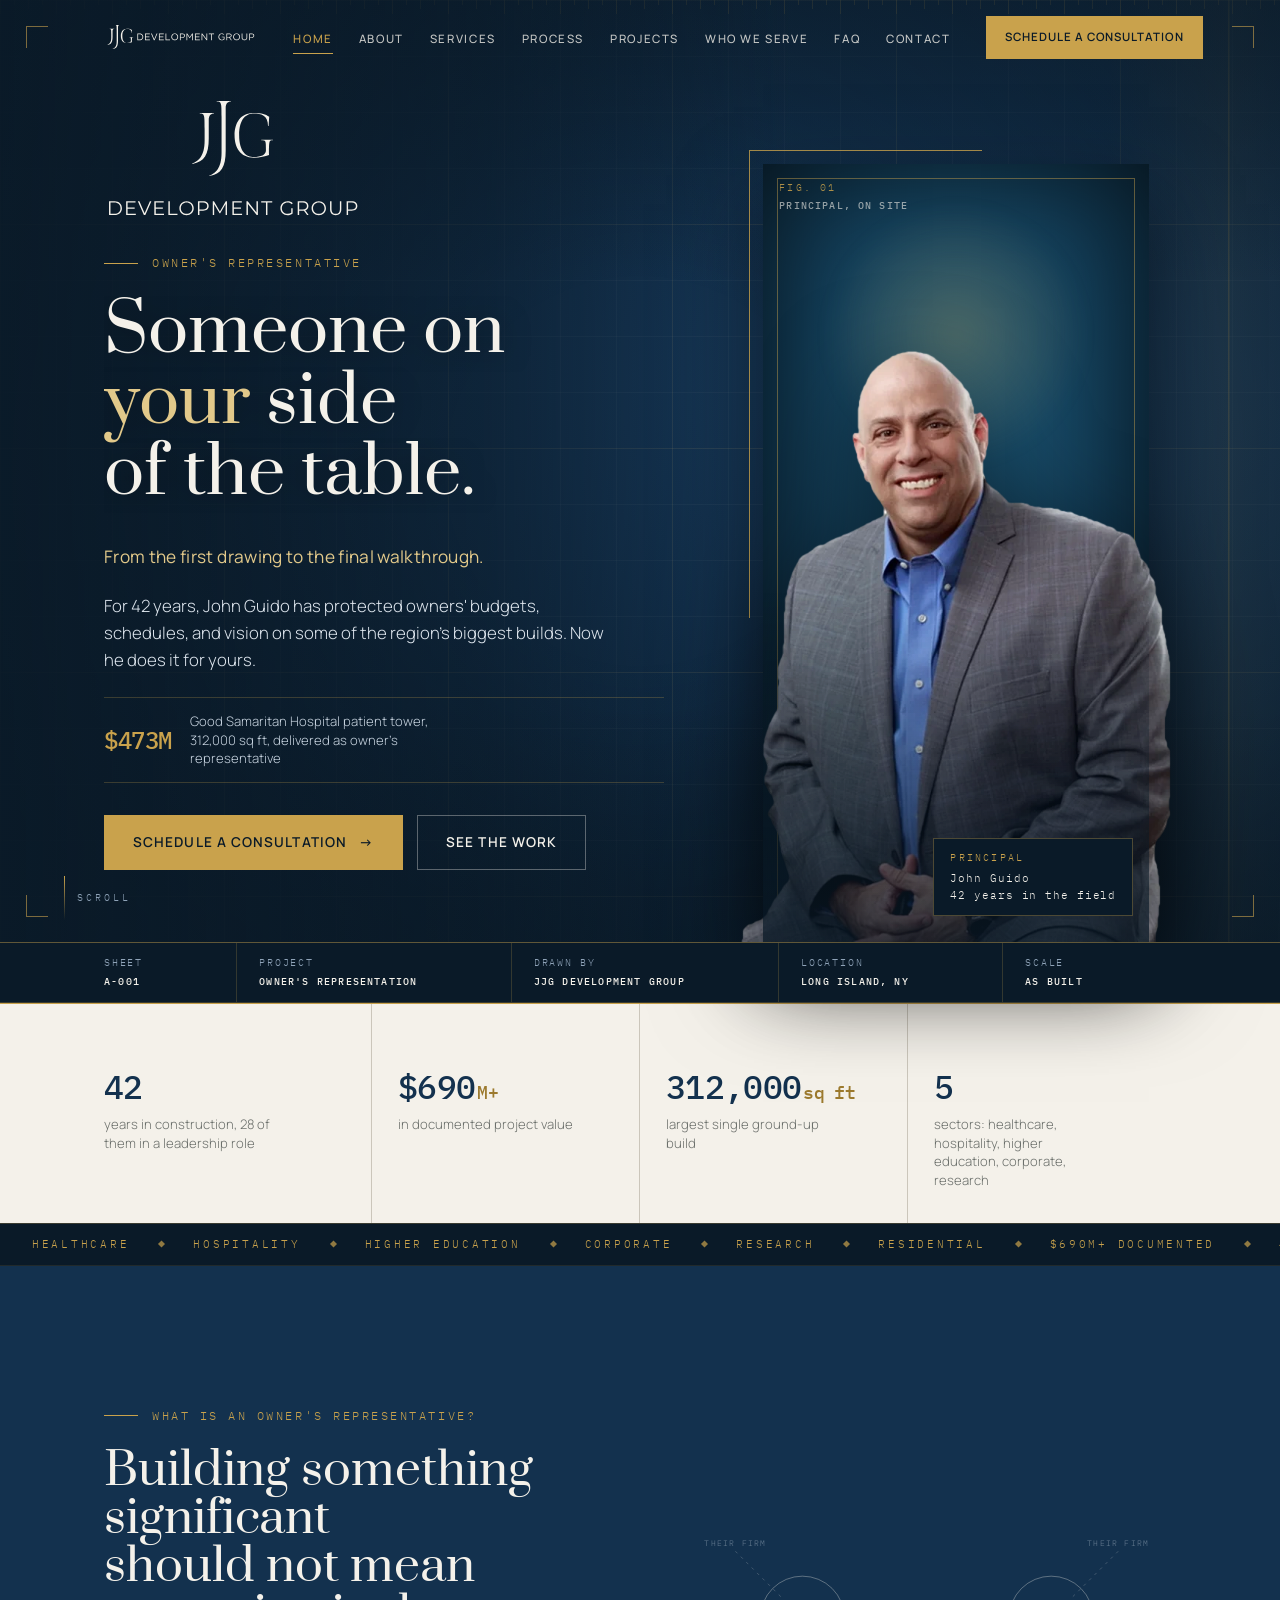
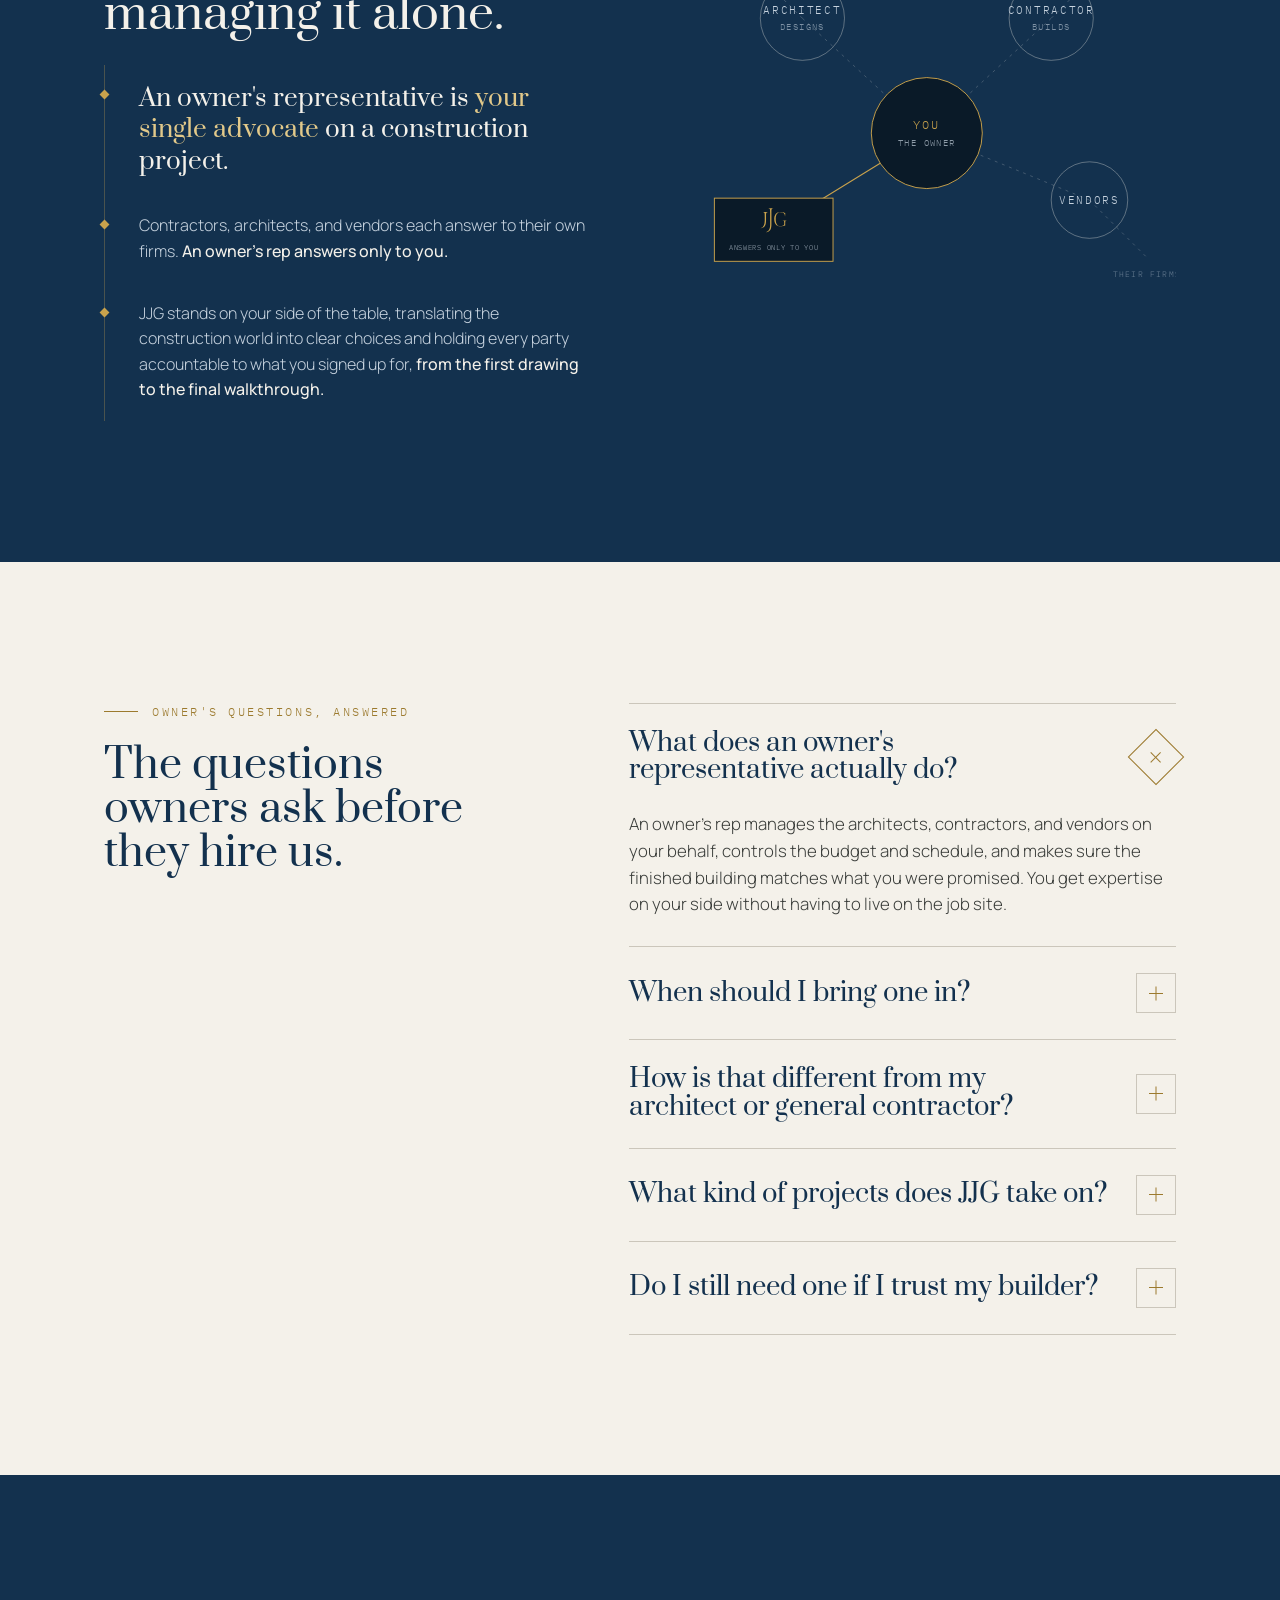
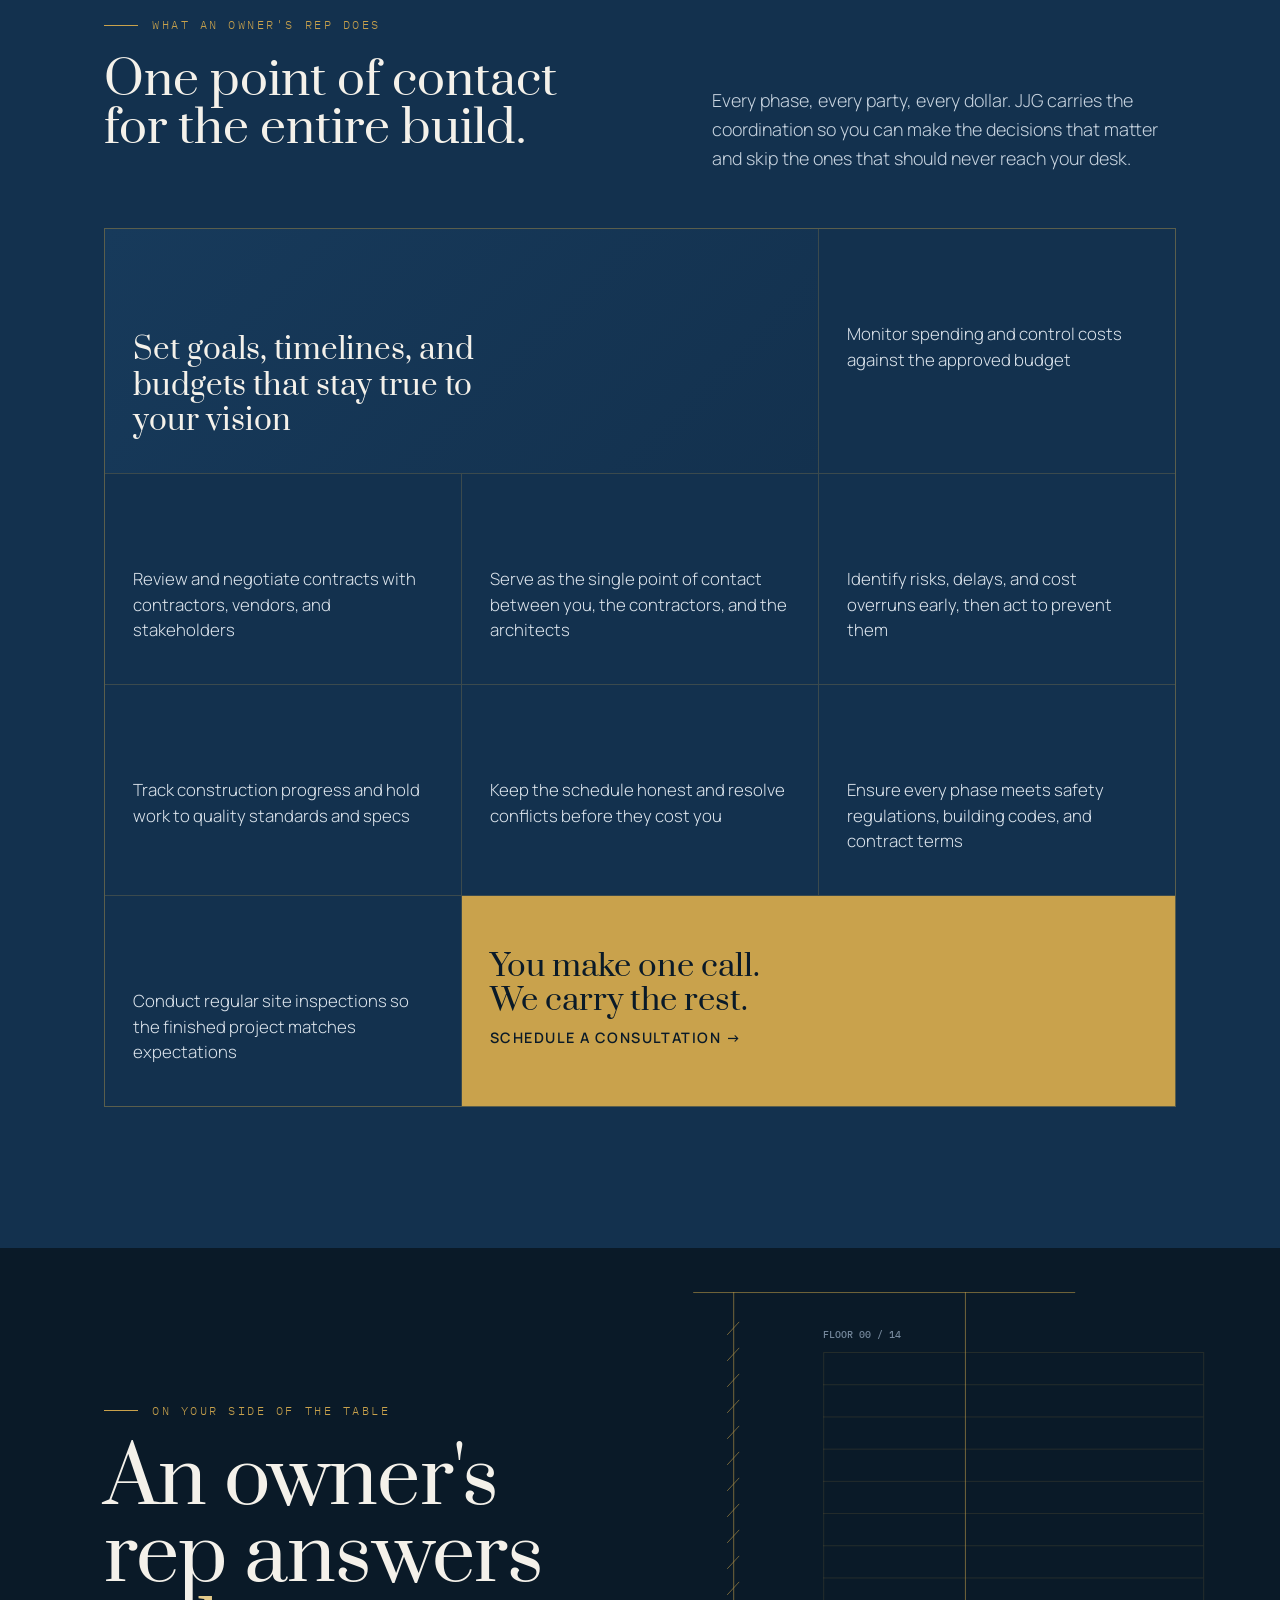
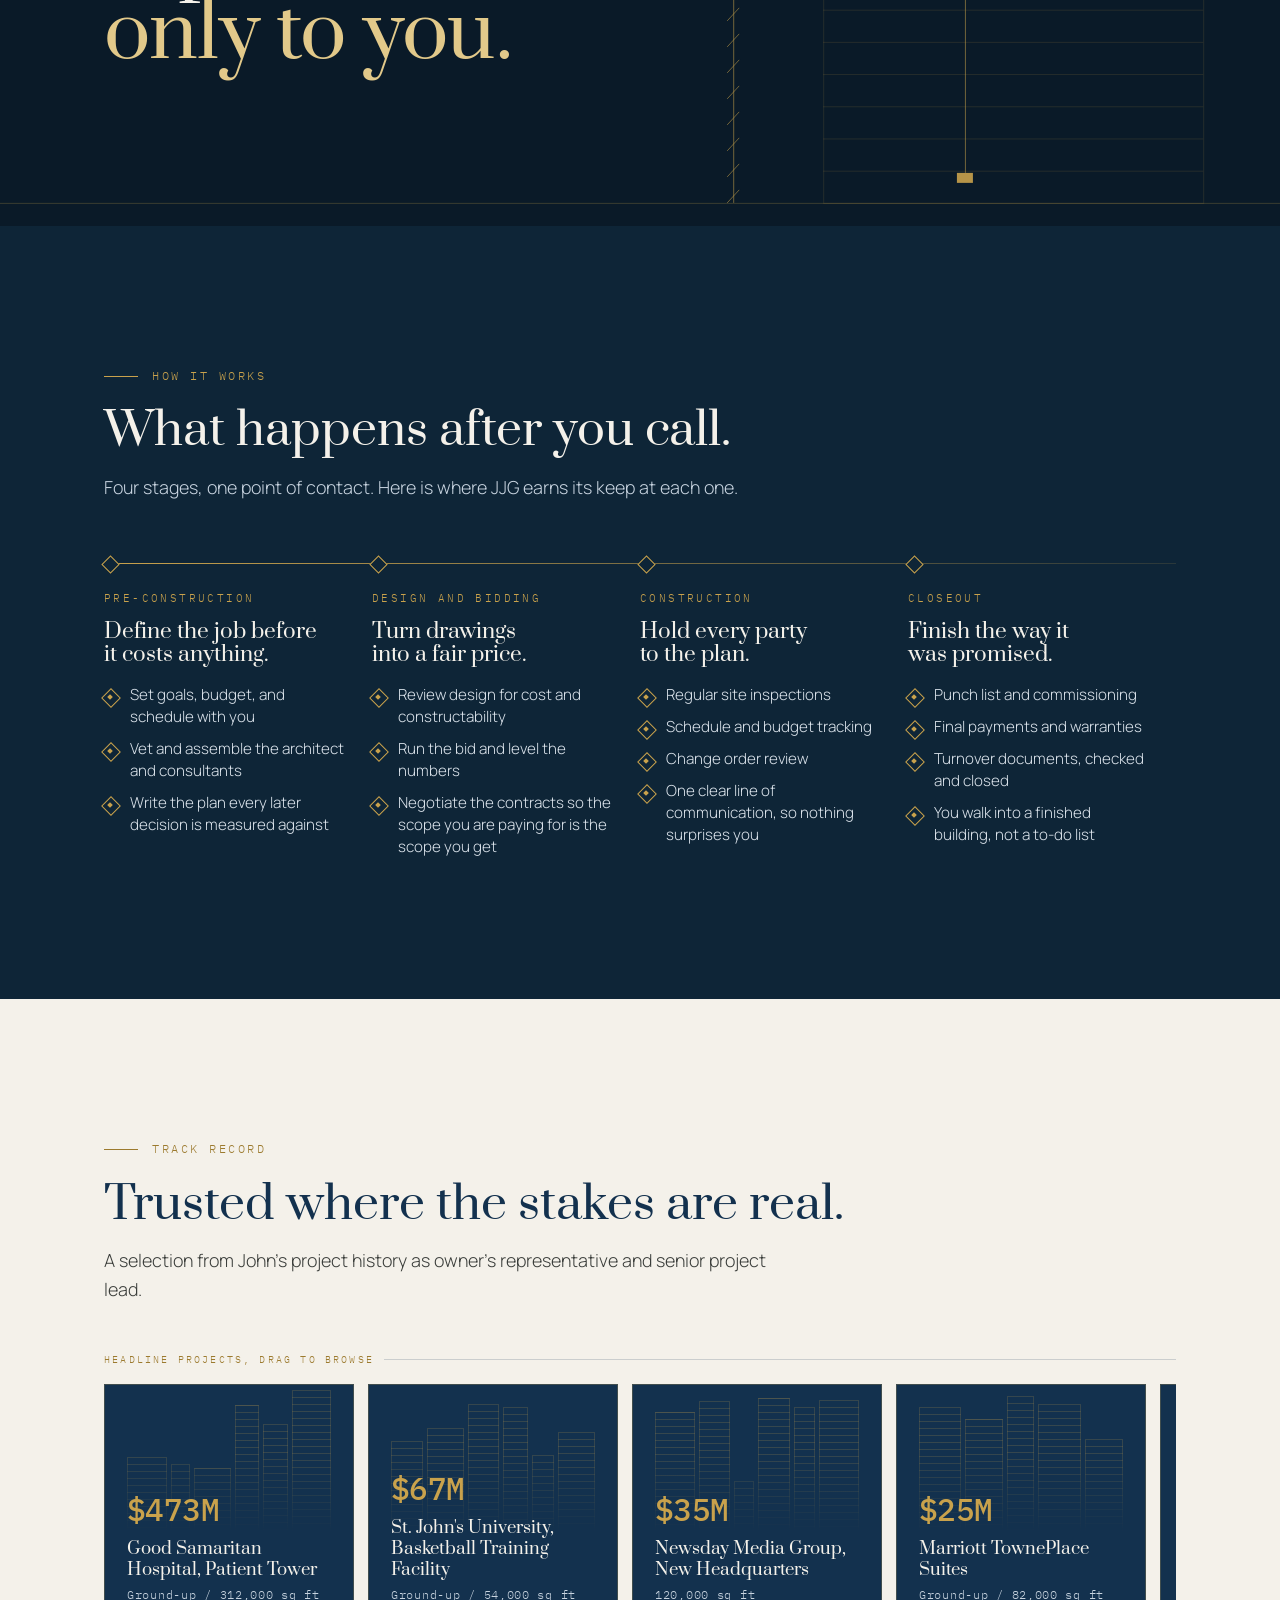
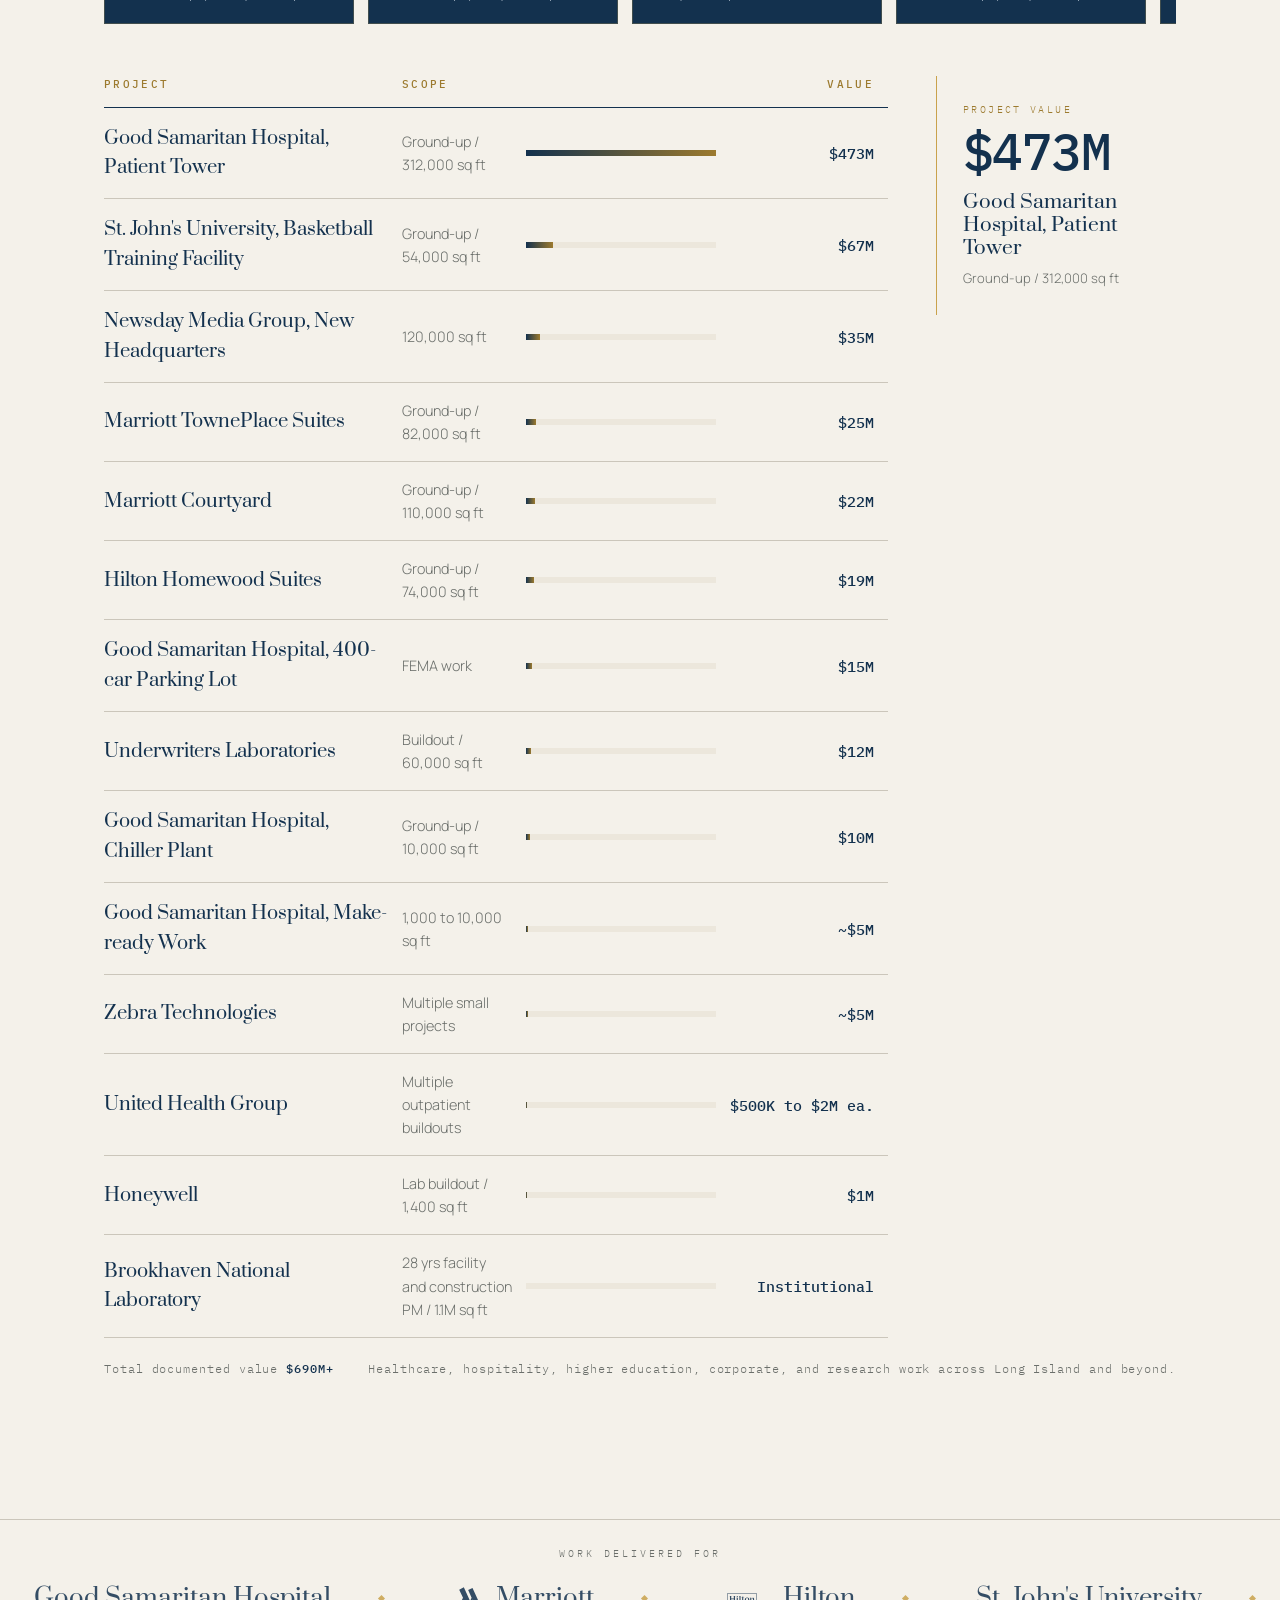
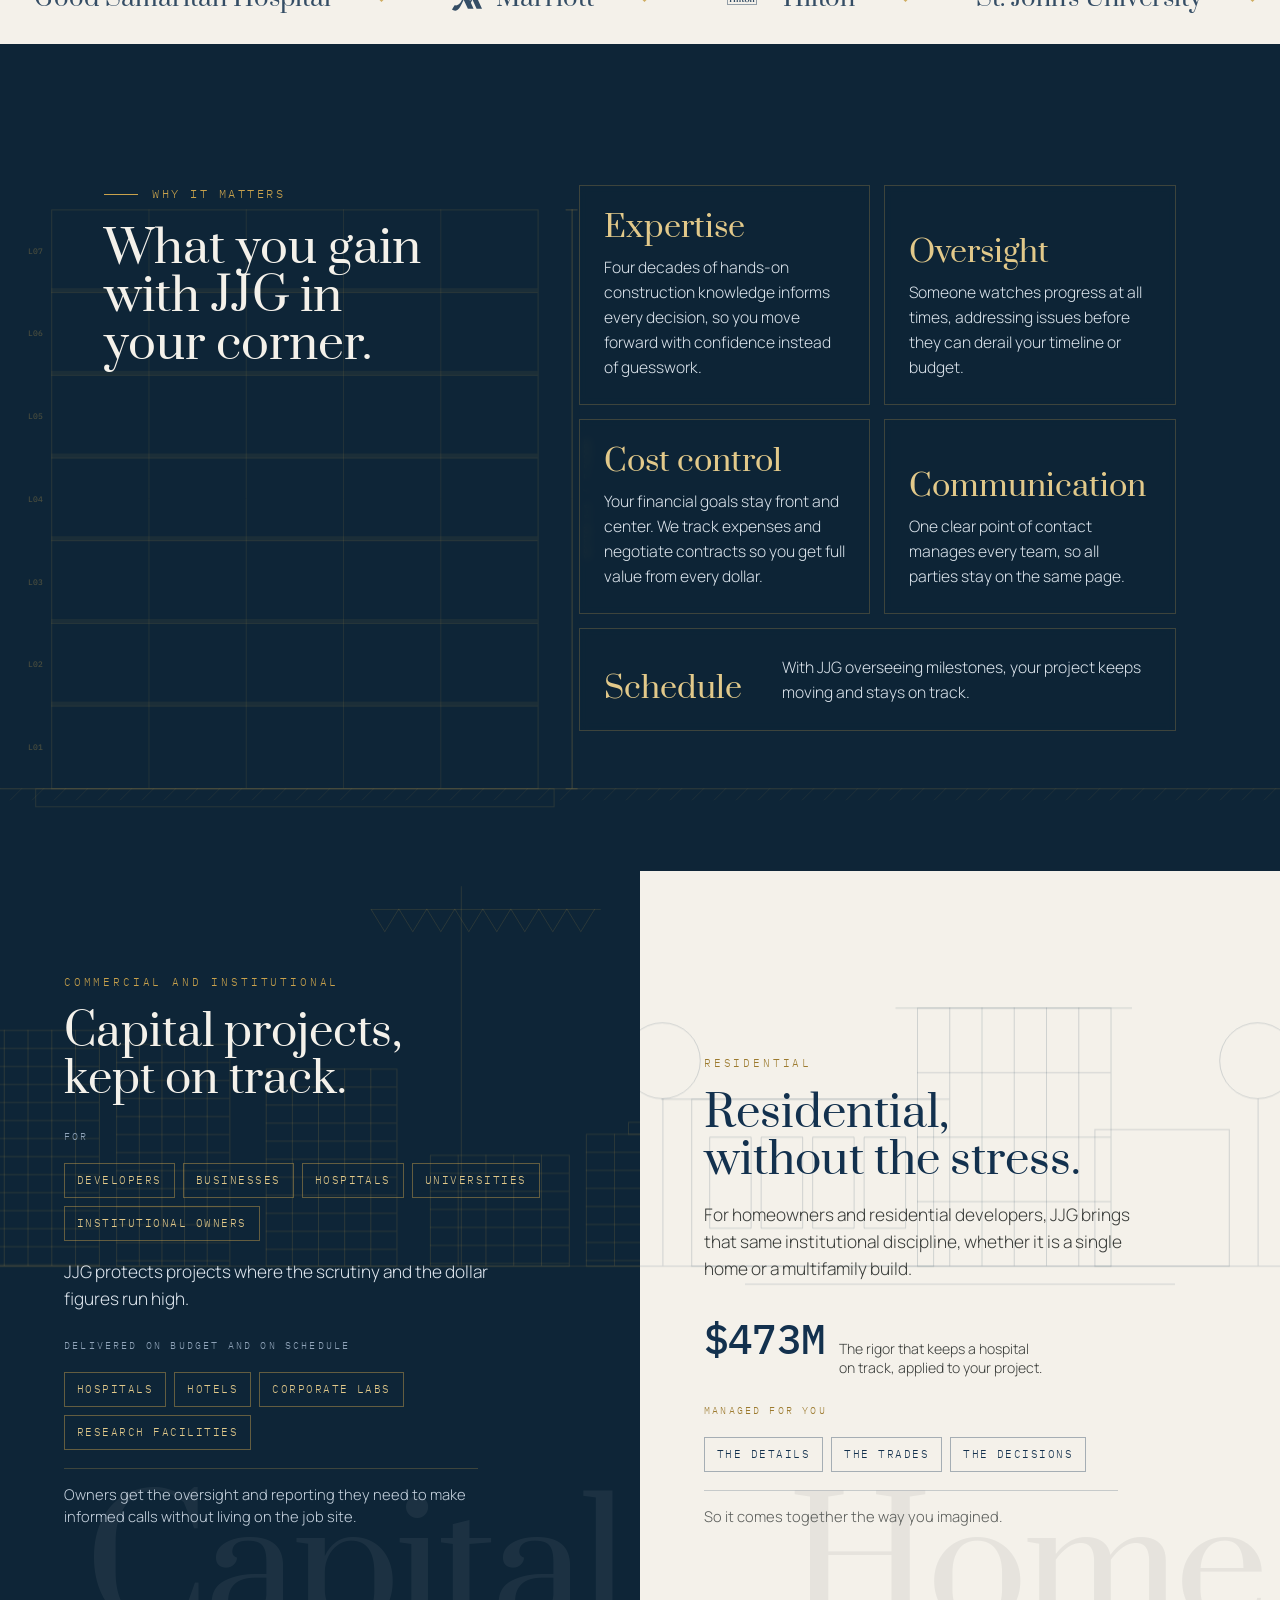
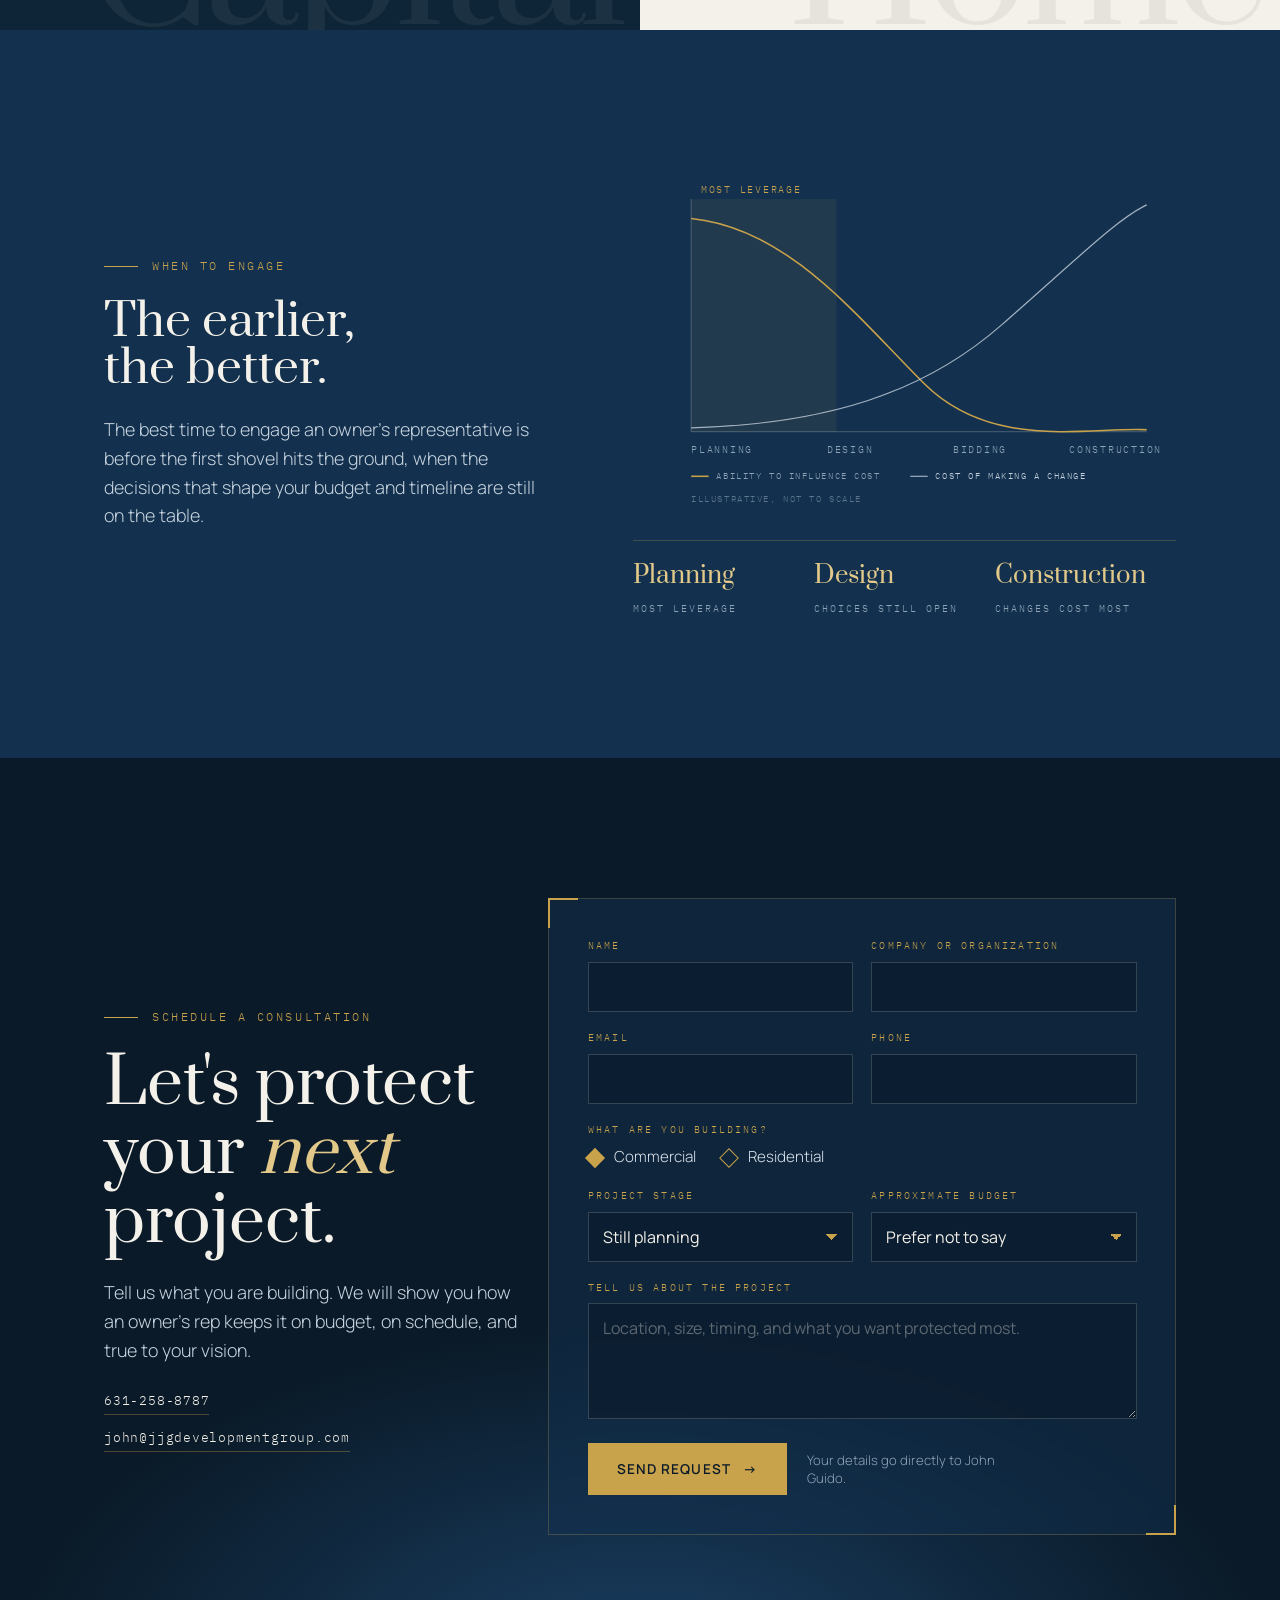
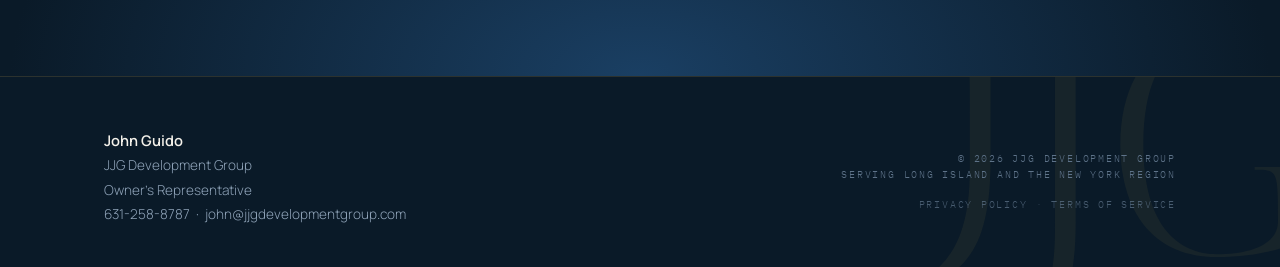
==== index.html @ 98fcf026 "Reword the services CTA tile and the commercial panel heading "Nine jobs. One call." leaned on a cou" ====
<!DOCTYPE html>
<html lang="en">
<head>
<meta charset="utf-8">
<meta name="description" content="Owner's representative for construction projects on Long Island and across New York. John Guido protects your budget, schedule and vision, from first drawing to final walkthrough.">
<meta property="og:title" content="JJG Development Group | Owner's Representative">
<meta property="og:description" content="Someone on your side of the table. 42 years protecting owners' budgets, schedules, and vision on the region's biggest builds.">
<meta property="og:type" content="website">
<meta property="og:site_name" content="JJG Development Group">
<meta property="og:url" content="https://jjgdevelopmentgroup.com/">
<meta property="og:image" content="https://jjgdevelopmentgroup.com/og-image.jpg">
<meta property="og:image:width" content="1200">
<meta property="og:image:height" content="630">
<meta property="og:image:alt" content="John Guido, JJG Development Group, owner's representative">
<meta property="og:locale" content="en_US">
<meta name="twitter:card" content="summary_large_image">
<meta name="twitter:title" content="JJG Development Group | Owner's Representative">
<meta name="twitter:description" content="Someone on your side of the table. 42 years protecting owners' budgets, schedules and vision.">
<meta name="twitter:image" content="https://jjgdevelopmentgroup.com/og-image.jpg">
<meta name="theme-color" content="#0b1a2c">
<link rel="canonical" href="https://jjgdevelopmentgroup.com/">
<link rel="icon" href="favicon.svg" type="image/svg+xml">
<script type="application/ld+json">{"@context":"https://schema.org","@type":"ProfessionalService","name":"JJG Development Group","description":"Owner's representative for commercial, institutional, and residential construction.","telephone":"+1-631-258-8787","email":"john@jjgdevelopmentgroup.com","founder":{"@type":"Person","name":"John Guido"},"areaServed":"Long Island and the New York region","url":"https://jjgdevelopmentgroup.com"}</script>
<title>JJG Development Group | Owner's Representative, Long Island NY</title>
<meta name="viewport" content="width=device-width, initial-scale=1">
<link rel="preconnect" href="https://fonts.googleapis.com">
<link rel="stylesheet" href="https://fonts.googleapis.com/css2?family=Prata&family=Manrope:wght@300;400;500;600;700&family=IBM+Plex+Mono:wght@400;500&display=swap">
<style>
:root{
--navy:#13314E; --navy-deep:#0E2537; --navy-ink:#0A1A28;
--gold:#C9A24C; --gold-soft:#E2C98A; --gold-dim:rgba(201,162,76,.35);
--ink:#15181F; --bone:#F4F1EA; --bone-2:#ECE7DC; --hair:#CBC6BB;
--mute:#8FA3B8; --mute-bone:#6B6F6B;
--display:"Prata",Didot,"Bodoni 72","Times New Roman",serif;
--sans:"Manrope","Helvetica Neue",Arial,sans-serif;
--mono:"IBM Plex Mono",Menlo,Consolas,monospace;
--max:1200px; --gut:clamp(20px,5vw,72px);
}
*{box-sizing:border-box}
html{scroll-behavior:smooth}
body{margin:0;background:var(--navy-ink);color:var(--bone);font-family:var(--sans);font-weight:300;line-height:1.6;-webkit-font-smoothing:antialiased;overflow-x:hidden}
h1,h2,h3{margin:0;font-family:var(--display);font-weight:400;line-height:1.08;text-wrap:balance;letter-spacing:0}
p{margin:0}
a{color:inherit}
.wrap{max-width:var(--max);margin:0 auto;padding-left:var(--gut);padding-right:var(--gut)}
.eyebrow{font-family:var(--mono);font-size:.72rem;letter-spacing:.22em;text-transform:uppercase;color:var(--gold);display:flex;align-items:center;gap:14px}
.eyebrow::before{content:"";width:34px;height:1px;background:var(--gold)}
.lede{font-size:clamp(1.05rem,1.4vw,1.25rem);max-width:62ch;font-weight:300}
section{position:relative}
.band{padding:clamp(84px,11vw,150px) 0}
.on-navy{background:var(--navy);color:var(--bone)}
.on-deep{background:var(--navy-deep);color:var(--bone)}
.on-bone{background:var(--bone);color:var(--ink)}
.on-bone .eyebrow{color:#9C7A2E}
.on-bone .eyebrow::before{background:#9C7A2E}
.on-bone .lede{color:#3A3D3A}

/* Buttons */
.btn{display:inline-flex;align-items:center;gap:12px;padding:16px 28px;font-family:var(--sans);font-weight:600;font-size:.85rem;letter-spacing:.08em;text-transform:uppercase;text-decoration:none;border:1px solid transparent;transition:transform .25s ease,background .25s ease,color .25s ease,border-color .25s}
.btn:hover{transform:translateY(-2px)}
.btn:focus-visible{outline:2px solid var(--gold);outline-offset:4px}
.btn-gold{background:var(--gold);color:var(--navy-ink)}
.btn-gold:hover{background:var(--gold-soft)}
.btn-ghost{border-color:rgba(244,241,234,.35);color:var(--bone)}
.btn-ghost:hover{border-color:var(--gold);color:var(--gold)}
.btn .arr{display:inline-block;transition:transform .25s}
.btn:hover .arr{transform:translateX(4px)}

/* Scroll plumb line */
.plumb{position:fixed;left:calc(var(--gut)/2 - 1px);top:0;bottom:0;width:2px;z-index:40;pointer-events:none;opacity:0;transition:opacity .6s}
.plumb.on{opacity:1}
.plumb-track{position:absolute;inset:0;background:rgba(201,162,76,.14)}
.plumb-fill{position:absolute;left:0;top:0;width:100%;height:0;background:var(--gold);transition:height .08s linear}
.plumb-ticks{position:absolute;inset:0}
.plumb-ticks i{position:absolute;left:-3px;width:8px;height:1px;background:var(--gold);opacity:.55}
.plumb-bob{position:absolute;left:-4px;top:0;width:10px;height:10px;background:var(--gold);transform:translateY(-50%) rotate(45deg);transition:top .08s linear}
@media(max-width:900px){.plumb{display:none}}

/* Nav */
.nav{position:fixed;top:0;left:0;right:0;z-index:70;height:76px;display:flex;align-items:center;transition:background .35s,border-color .35s,height .35s;background:transparent;border-bottom:1px solid transparent}
.nav.show{height:66px;background:rgba(10,26,40,.86);backdrop-filter:blur(14px);-webkit-backdrop-filter:blur(14px);border-bottom-color:rgba(201,162,76,.18)}
.nav .wrap{display:flex;align-items:center;justify-content:space-between;gap:36px;width:100%}
.nav .nav-links{margin-left:auto}
.nav li a,.nav .nav-cta{white-space:nowrap}
.nav ul{display:flex;gap:26px;list-style:none;margin:0;padding:0}
.nav li a{text-decoration:none;font-size:.72rem;letter-spacing:.14em;text-transform:uppercase;font-weight:500;color:var(--bone);opacity:.8;padding:8px 0;position:relative}
.nav li a::after{content:"";position:absolute;left:0;right:100%;bottom:0;height:1px;background:var(--gold);transition:right .3s}
.nav li a:hover,.nav li a.active{opacity:1;color:var(--gold)}
.nav li a:hover::after,.nav li a.active::after{right:0}
.burger{display:none}
.nav .btn{padding:11px 18px;font-size:.72rem}
@media(max-width:1060px){.nav ul{gap:18px}.nav li a{font-size:.66rem;letter-spacing:.1em}}
@media(max-width:900px){
.nav ul,.nav .nav-cta{display:none}
.nav{height:64px;background:rgba(10,26,40,.86);backdrop-filter:blur(14px);-webkit-backdrop-filter:blur(14px);border-bottom-color:rgba(201,162,76,.18)}
.nav.show{height:64px}
.lg-h{height:24px}
.burger{display:flex;flex-direction:column;justify-content:center;gap:6px;width:44px;height:44px;padding:0 8px;background:none;border:1px solid rgba(201,162,76,.35);cursor:pointer}
.burger span{display:block;height:1px;background:var(--bone);transition:transform .3s,opacity .3s,width .3s;width:100%;transform-origin:center}
.burger span:nth-child(2){width:70%}
.burger[aria-expanded="true"] span:nth-child(1){transform:translateY(7px) rotate(45deg)}
.burger[aria-expanded="true"] span:nth-child(2){opacity:0}
.burger[aria-expanded="true"] span:nth-child(3){transform:translateY(-7px) rotate(-45deg)}
.burger:focus-visible{outline:2px solid var(--gold);outline-offset:2px}
}
/* Mobile menu */
.mmenu{position:fixed;inset:0;z-index:65;background:var(--navy-ink);color:var(--bone);opacity:0;visibility:hidden;transition:opacity .35s,visibility .35s;overflow-y:auto}
.mmenu.open{opacity:1;visibility:visible}
.mmenu-in{min-height:100%;padding:84px var(--gut) 28px;display:flex;flex-direction:column;gap:24px;background:radial-gradient(700px 400px at 100% 0%,#1A3F63,transparent 70%)}
.mlinks{list-style:none;margin:0;padding:0;display:flex;flex-direction:column}
.mlinks li{border-bottom:1px solid rgba(201,162,76,.18);transform:translateY(14px);opacity:0;transition:transform .5s cubic-bezier(.2,.7,.2,1),opacity .5s}
.mmenu.open .mlinks li{transform:none;opacity:1}
.mmenu.open .mlinks li:nth-child(n){transition-delay:calc(var(--n,0)*45ms + 80ms)}
.mlinks a{display:flex;align-items:baseline;justify-content:space-between;gap:16px;padding:12px 0;text-decoration:none;color:var(--bone)}
.mlinks a span{font-family:var(--display);font-size:1.45rem;font-weight:500;white-space:nowrap}
.mlinks a small{font-family:var(--mono);font-size:.6rem;letter-spacing:.16em;text-transform:uppercase;color:var(--mute);text-align:right}
.mlinks a:active span{color:var(--gold)}
.mcontact{display:grid;grid-template-columns:1fr 1fr;gap:10px}
.mcontact .btn{justify-content:center;padding:15px 12px;font-size:.74rem}
.mcontact .btn:first-child{grid-column:1 / -1}
.mfoot{font-family:var(--mono);font-size:.62rem;letter-spacing:.14em;text-transform:uppercase;color:#5E7389;line-height:1.8;margin-top:auto}
body.menu-open{overflow:hidden}
body.menu-open .mcta{transform:translateY(140%)}
@media(min-width:901px){.mmenu{display:none}}

/* Logo lockups (typographic stand-ins for the real files) */
.logo-h{display:flex;align-items:center;text-decoration:none;color:var(--bone)}
.lg-h{height:30px;width:auto;display:block}
.logo-h .mark{font-family:var(--display);font-size:1.55rem;font-weight:600;letter-spacing:.02em;line-height:1;color:var(--bone)}
.logo-h .mark b{color:var(--gold);font-weight:600}
.logo-h .word{font-family:var(--sans);font-size:.62rem;letter-spacing:.28em;text-transform:uppercase;font-weight:600;color:var(--gold);border-left:1px solid var(--gold-dim);padding-left:14px;line-height:1.4}
.logo-stack{display:inline-flex;text-decoration:none;color:var(--bone)}
.lg-s{height:clamp(96px,10vw,124px);width:auto;display:block}
.logo-stack .mark{font-family:var(--display);font-size:clamp(2.6rem,5vw,3.6rem);font-weight:600;letter-spacing:.06em;line-height:1}
.logo-stack .mark b{color:var(--gold);font-weight:600}
.logo-stack .rule{width:100%;height:1px;background:linear-gradient(90deg,transparent,var(--gold),transparent)}
.logo-stack .word{font-size:.66rem;letter-spacing:.42em;text-transform:uppercase;font-weight:600;color:var(--gold)}

/* Hero */
.hero{position:relative;min-height:100svh;display:grid;align-items:center;background:radial-gradient(1200px 700px at 75% 40%,#1A3F63 0%,var(--navy) 40%,var(--navy-ink) 100%);isolation:isolate;z-index:2}
#grid{position:absolute;inset:0;width:100%;height:100%;z-index:0;opacity:.9}
.hero-bg{position:absolute;inset:0;overflow:hidden;z-index:0;background:inherit}
.hero .wrap{position:relative;z-index:2;display:grid;grid-template-columns:1.15fr .85fr;gap:40px;align-items:end;padding-top:96px;padding-bottom:0;min-height:100svh}
.hero-copy{padding-bottom:clamp(60px,8vh,100px);display:flex;flex-direction:column;gap:24px;position:relative;z-index:2}
.hero .logo-stack{align-self:flex-start;margin-bottom:10px}
.hero h1{font-size:clamp(2.5rem,5.2vw,4.7rem);font-weight:400;line-height:1.06;letter-spacing:0;text-shadow:0 2px 30px rgba(0,0,0,.35)}
.hero h1 em{font-style:normal;font-weight:400;color:var(--gold-soft)}
.hero h1 .ln{display:block;overflow:hidden;padding-bottom:.08em;margin-bottom:-.08em}
.hero h1 .ln>span{display:block;transform:translateY(110%);animation:lineUp 1s cubic-bezier(.2,.7,.1,1) forwards}
.hero h1 .ln:nth-child(1)>span{animation-delay:.45s}
.hero h1 .ln:nth-child(2)>span{animation-delay:.58s}
.hero h1 .ln:nth-child(3)>span{animation-delay:.71s}
.hero h1 .ln.sub{margin-top:.55em}
.hero h1 .ln.sub>span{font-family:var(--sans);font-weight:400;font-size:clamp(1rem,1.35vw,1.25rem);letter-spacing:.02em;line-height:1.4;color:var(--gold-soft);animation-delay:.95s;text-shadow:none}
@keyframes lineUp{to{transform:none}}
.hero-scrim{position:absolute;inset:0;z-index:1;pointer-events:none;background:linear-gradient(90deg,rgba(10,26,40,.88) 0%,rgba(10,26,40,.55) 38%,rgba(10,26,40,0) 62%),linear-gradient(180deg,rgba(10,26,40,.5),transparent 30%,transparent 75%,rgba(10,26,40,.55))}
.hero .lede{color:#DCE4EC;font-size:clamp(1.05rem,1.3vw,1.2rem);max-width:52ch}
.hero-cta{display:flex;gap:14px;flex-wrap:wrap;margin-top:8px}
.proof{display:flex;align-items:center;gap:18px;padding:14px 0;border-top:1px solid rgba(201,162,76,.25);border-bottom:1px solid rgba(201,162,76,.25);max-width:560px}
.proof .pv{font-family:var(--mono);font-size:1.5rem;color:var(--gold);font-weight:500;letter-spacing:-.02em;white-space:nowrap}
.proof .pl{font-size:.82rem;color:#C7D3DF;line-height:1.4;max-width:34ch}
.hero-fig{position:relative;align-self:end;height:100%;display:flex;align-items:flex-end;justify-content:center}
.hero-fig img{display:block;width:min(100%,540px);height:auto;position:relative;z-index:2;filter:drop-shadow(0 30px 60px rgba(0,0,0,.45));margin-bottom:-56px;animation:figUp 1.4s .5s cubic-bezier(.2,.7,.2,1) both}
@keyframes figUp{from{opacity:0;transform:translateY(60px)}to{opacity:1;transform:none}}
.hero-fig .arc{position:absolute;bottom:0;left:50%;transform:translateX(-50%);width:150%;aspect-ratio:1;border-radius:50%;border:1px solid var(--gold-dim);z-index:1;animation:arcIn 1.6s .6s cubic-bezier(.2,.7,.2,1) both}
.hero-fig .arc.two{width:118%;border-color:rgba(201,162,76,.22);border-style:dashed;animation:arcIn 1.6s .8s cubic-bezier(.2,.7,.2,1) both,spin 90s linear infinite}
.hero-fig .arc.three{width:134%;border:0;background:conic-gradient(from 0deg,transparent 0 70%,rgba(201,162,76,.35) 86%,transparent 100%);-webkit-mask:radial-gradient(circle,transparent calc(50% - 1.5px),#000 calc(50% - 1px),#000 50%,transparent calc(50% + 1px));mask:radial-gradient(circle,transparent calc(50% - 1.5px),#000 calc(50% - 1px),#000 50%,transparent calc(50% + 1px));animation:spin 26s linear infinite}
@keyframes arcIn{from{opacity:0;transform:translateX(-50%) scale(.8)}to{opacity:1;transform:translateX(-50%) scale(1)}}
@keyframes spin{to{transform:translateX(-50%) rotate(360deg)}}
.hero-fig{will-change:transform}
.hero-fig .arc.fill{width:96%;border:0;background:radial-gradient(circle at 50% 35%,rgba(201,162,76,.22),rgba(201,162,76,0) 62%)}
.hero-fig .tag{position:absolute;z-index:3;right:0;bottom:22%;background:var(--navy-ink);border:1px solid var(--gold-dim);padding:12px 16px;font-family:var(--mono);font-size:.7rem;letter-spacing:.08em;line-height:1.5;color:var(--bone)}
.hero-fig .tag span{color:var(--gold);display:block;font-size:.62rem;letter-spacing:.22em;text-transform:uppercase;margin-bottom:4px}
.scroll-cue{position:absolute;left:var(--gut);bottom:22px;z-index:3;font-family:var(--mono);font-size:.62rem;letter-spacing:.3em;text-transform:uppercase;color:var(--mute);display:flex;align-items:center;gap:12px}
.scroll-cue i{display:block;width:1px;height:44px;background:linear-gradient(var(--gold),transparent);animation:drop 1.8s ease-in-out infinite}
@keyframes drop{0%{transform:scaleY(0);transform-origin:top}50%{transform:scaleY(1);transform-origin:top}51%{transform-origin:bottom}100%{transform:scaleY(0);transform-origin:bottom}}
@media(max-width:900px){
.hero-fig img{margin-bottom:0}
.hero .wrap{grid-template-columns:1fr;padding-top:90px;gap:0;min-height:auto}
.hero-copy{padding-bottom:30px}
.hero-fig img{width:min(80vw,380px)}
.hero-fig .tag{right:auto;left:0;bottom:12%}
.scroll-cue{display:none}
}


/* Mobile hero: clean editorial stack, portrait framed below the headline */
@media(max-width:900px){
.hero{min-height:auto;display:block}
.hero .wrap{display:flex;flex-direction:column;position:relative;padding-top:104px;min-height:auto}
.hero-scrim{display:none}
.hero .logo-stack{display:none}
.hero-copy{padding-bottom:0;gap:18px;position:relative;z-index:2}
.hero h1{font-size:clamp(2.6rem,11.8vw,3.4rem);line-height:1.04;font-weight:400;letter-spacing:0}
.hero h1 .ln.sub{margin-top:.45em}
.hero h1 .ln.sub>span{font-size:1.02rem}
.hero .lede{font-size:1.02rem;max-width:36ch}
.proof{gap:14px;padding:12px 0;max-width:none}
.proof .pv{font-size:1.3rem}
.proof .pl{font-size:.78rem;max-width:none}
.hero-cta{gap:10px}
.hero-cta .btn{flex:1 1 100%;justify-content:center}
.hero-fig{position:relative;margin:34px 0 0;width:100%;height:auto;display:block;padding:0 0 0 14px;border-left:1px solid var(--gold)}
.hero-fig img{width:100%;max-width:none;margin:0;display:block;filter:none;background:linear-gradient(180deg,#1A3F63,var(--navy-deep));-webkit-mask-image:linear-gradient(180deg,#000 82%,transparent 100%);mask-image:linear-gradient(180deg,#000 82%,transparent 100%);animation:figUp 1.1s .3s cubic-bezier(.2,.7,.2,1) both}
.hero-fig .arc,.hero-fig .arc.two,.hero-fig .arc.three{display:none}
.hero-fig .arc.fill{display:block;bottom:auto;top:0;width:100%;height:100%;border-radius:0;background:radial-gradient(circle at 50% 30%,rgba(201,162,76,.18),rgba(201,162,76,0) 60%)}
.hero-fig .tag{right:0;left:auto;bottom:16px;top:auto;font-size:.66rem;padding:10px 14px}
.scroll-cue{display:none}
}

/* ===== Elements pass: cinematic portrait, title block, chapters, break, strip, motion ===== */
.hero-fig .panel{position:absolute;left:6%;right:6%;top:8%;bottom:0;z-index:0;background:radial-gradient(120% 90% at 50% 30%,#1E5A7A 0%,#123B55 38%,#0A1A28 100%);box-shadow:inset 0 0 120px rgba(0,0,0,.65),0 40px 80px rgba(0,0,0,.5)}
.hero-fig .panel::before{content:"";position:absolute;inset:14px;border:1px solid rgba(201,162,76,.45);pointer-events:none}
.hero-fig .panel::after{content:"";position:absolute;left:-14px;top:-14px;width:60%;height:60%;border-left:1px solid var(--gold);border-top:1px solid var(--gold);opacity:.8}
.hero-fig .rim{position:absolute;z-index:3;left:6%;right:6%;top:8%;bottom:0;pointer-events:none;background:linear-gradient(180deg,transparent 55%,rgba(10,26,40,.75) 100%)}
.hero-fig .hl{position:absolute;z-index:1;left:50%;top:10%;width:70%;aspect-ratio:1;transform:translateX(-50%);border-radius:50%;background:radial-gradient(circle,rgba(201,162,76,.28),rgba(201,162,76,0) 60%);filter:blur(10px)}
.hero-fig .arc,.hero-fig .arc.two,.hero-fig .arc.three,.hero-fig .arc.fill{display:none}
.hero-fig img{margin-bottom:0;filter:drop-shadow(0 30px 50px rgba(0,0,0,.55)) contrast(1.04) saturate(.92)}
.hero-fig .tag{bottom:26px;right:calc(6% + 16px)}
.hero-fig .coord{position:absolute;z-index:4;left:calc(6% + 16px);top:calc(8% + 16px);font-family:var(--mono);font-size:.6rem;letter-spacing:.22em;text-transform:uppercase;color:var(--gold);opacity:.85}
.hero-fig .coord b{display:block;font-weight:500;color:var(--bone);opacity:.7;letter-spacing:.12em;margin-top:3px}
/* Drafting corner marks + title block */
.hero-corners{position:absolute;inset:clamp(14px,2vw,28px);z-index:3;pointer-events:none}
.hero-corners i{position:absolute;width:22px;height:22px;border:0 solid rgba(201,162,76,.6)}
.hero-corners i:nth-child(1){left:0;top:0;border-left-width:1px;border-top-width:1px}
.hero-corners i:nth-child(2){right:0;top:0;border-right-width:1px;border-top-width:1px}
.hero-corners i:nth-child(3){left:0;bottom:0;border-left-width:1px;border-bottom-width:1px}
.hero-corners i:nth-child(4){right:0;bottom:0;border-right-width:1px;border-bottom-width:1px}
.titleblock{position:relative;z-index:3;background:var(--navy-ink);border-top:1px solid rgba(201,162,76,.45);border-bottom:1px solid rgba(201,162,76,.25)}
.titleblock .wrap{display:grid;grid-template-columns:repeat(5,auto);gap:0;padding-top:0;padding-bottom:0}
.titleblock .tb{padding:12px 22px 12px 0;margin-right:22px;border-right:1px solid rgba(201,162,76,.22);font-family:var(--mono);font-size:.62rem;letter-spacing:.18em;text-transform:uppercase;color:var(--mute);white-space:nowrap}
.titleblock .tb b{display:block;color:var(--bone);font-weight:500;letter-spacing:.12em;margin-top:3px}
.titleblock .tb:last-child{border-right:0;margin-right:0}
@media(max-width:900px){.hero-corners{display:none}.titleblock .wrap{grid-template-columns:1fr 1fr;padding-left:var(--gut);padding-right:var(--gut)}.titleblock .tb{border-right:0;padding:10px 0;margin:0;border-bottom:1px solid rgba(201,162,76,.15)}.titleblock .tb:nth-child(n+3){display:none}.hero-fig .panel,.hero-fig .rim,.hero-fig .hl,.hero-fig .coord{display:none}}
/* Chapter numbers + bigger headlines */
.band .wrap{position:relative}
.secno{position:absolute;right:var(--gut);top:-.35em;font-family:var(--display);font-size:clamp(6rem,14vw,12rem);line-height:1;color:transparent;-webkit-text-stroke:1px rgba(201,162,76,.35);pointer-events:none;user-select:none;z-index:0;letter-spacing:-.04em;opacity:0;transform:translateY(20px);transition:opacity 1s ease,transform 1s ease}
section.in-view .secno{opacity:1;transform:none}
.on-bone .secno{-webkit-text-stroke:1px rgba(19,49,78,.22)}
.band .wrap>*{position:relative;z-index:1}
.band .wrap>.secno{position:absolute;z-index:0}
.def h2,.svc h2,.how h2,.track h2,.why h2,.when h2{font-size:clamp(2.3rem,4.4vw,4rem);line-height:1.04}
.qa h2{font-size:clamp(2.2rem,4vw,3.6rem)}
/* Cursor spotlight on dark bands */
.on-navy,.on-deep,.hero,.break{--mx:50%;--my:50%}
.spot::after{content:"";position:absolute;inset:0;pointer-events:none;z-index:0;background:radial-gradient(520px 520px at var(--mx) var(--my),rgba(201,162,76,.09),transparent 60%);opacity:0;transition:opacity .6s}
.spot:hover::after{opacity:1}
/* Break section: tower under construction, scroll-driven */
.break{position:relative;background:var(--navy-ink);color:var(--bone);padding:clamp(90px,12vw,160px) 0;overflow:hidden;isolation:isolate}
.break canvas{position:absolute;inset:0;width:100%;height:100%;z-index:0}
.break .wrap{position:relative;z-index:1;display:grid;grid-template-columns:1fr;gap:44px;max-width:var(--max)}
.break .eyebrow{margin-bottom:22px}
.break h2{font-size:clamp(2.6rem,6vw,5.6rem);line-height:1;letter-spacing:-.01em;max-width:12ch}
.break h2 em{font-style:normal;color:var(--gold-soft)}
.break .bk-meta{font-family:var(--mono);font-size:.72rem;letter-spacing:.16em;text-transform:uppercase;color:var(--mute);display:flex;gap:44px;max-width:560px}
.break .bk-meta b{display:block;font-size:clamp(2rem,3.4vw,3rem);color:var(--gold);font-weight:500;letter-spacing:-.02em;line-height:1;font-variant-numeric:tabular-nums}
.break .bk-meta span{display:block;padding-top:10px;margin-top:10px;border-top:1px solid rgba(201,162,76,.25)}
@media(max-width:900px){.break .bk-meta{gap:28px}.break canvas{opacity:.38}.break h2{max-width:none}}
/* Project strip */
.strip{display:grid;grid-auto-flow:column;grid-auto-columns:minmax(250px,1fr);gap:14px;overflow-x:auto;scroll-snap-type:x mandatory;padding:4px 0 18px;margin:0 0 34px;scrollbar-width:none;-webkit-overflow-scrolling:touch}
.strip::-webkit-scrollbar{display:none}
.card{scroll-snap-align:start;position:relative;background:var(--navy);color:var(--bone);padding:22px 22px 18px;min-height:240px;display:flex;flex-direction:column;justify-content:flex-end;gap:6px;overflow:hidden;border:1px solid rgba(201,162,76,.25);transition:transform .35s cubic-bezier(.2,.7,.2,1),border-color .35s;transform:translateY(0)}
.card:hover{transform:translateY(-6px);border-color:var(--gold)}
.card .cv{font-family:var(--mono);font-size:clamp(1.7rem,2.4vw,2.2rem);color:var(--gold);font-weight:500;letter-spacing:-.02em;line-height:1}
.card .cn{font-family:var(--display);font-size:1.05rem;line-height:1.25;margin-top:6px}
.card .cs{font-size:.74rem;color:#C7D3DF;font-family:var(--mono);letter-spacing:.06em}
.card .bld{position:absolute;left:0;right:0;top:0;height:62%;-webkit-mask-image:linear-gradient(#000 45%,transparent);mask-image:linear-gradient(#000 45%,transparent);display:flex;align-items:flex-end;gap:4px;padding:0 22px;opacity:.55;pointer-events:none}
.card .bld i{display:block;background:repeating-linear-gradient(180deg,rgba(201,162,76,.0) 0 6px,rgba(201,162,76,.35) 6px 7px);border:1px solid rgba(201,162,76,.35);border-bottom:0;transform-origin:bottom;transform:scaleY(0);transition:transform 1.2s cubic-bezier(.2,.7,.2,1)}
.in-view .card .bld i{transform:scaleY(1)}
.card .idx{position:absolute;right:16px;top:12px;font-family:var(--mono);font-size:.62rem;letter-spacing:.2em;color:rgba(244,241,234,.45)}
.strip-hint{font-family:var(--mono);font-size:.62rem;letter-spacing:.22em;text-transform:uppercase;color:#9C7A2E;display:flex;align-items:center;gap:10px;margin-bottom:12px}
.strip-hint::after{content:"";flex:1;height:1px;background:rgba(19,49,78,.18)}
@media(max-width:900px){.strip{grid-auto-columns:78vw}}
/* Process progress line */
.steps .prog{position:absolute;left:0;top:5px;height:1px;width:0;background:var(--gold);box-shadow:0 0 12px rgba(201,162,76,.8);transition:width .2s linear;z-index:1}
.step .no{position:absolute;right:28px;top:18px;font-family:var(--display);font-size:3.2rem;line-height:1;color:transparent;-webkit-text-stroke:1px rgba(201,162,76,.3);pointer-events:none}
@media(max-width:900px){.steps .prog{width:1px!important;height:0;top:0;left:5px;transition:height .2s linear}.step .no{right:0;top:-6px;font-size:2.4rem}}
/* Service cell tilt */
.svc-cell{transition:transform .45s cubic-bezier(.2,.7,.2,1),background .35s;transform-style:preserve-3d}
.svc-cell:hover{background:rgba(201,162,76,.06)}
/* Ticker between stats and definition */
.ticker{background:var(--navy-ink);border-top:1px solid rgba(201,162,76,.25);border-bottom:1px solid rgba(201,162,76,.12);overflow:hidden;white-space:nowrap;padding:12px 0;font-family:var(--mono);font-size:.66rem;letter-spacing:.26em;text-transform:uppercase;color:var(--gold)}
.ticker .tk{display:inline-block;animation:tkr 46s linear infinite;will-change:transform}
.ticker .tk span{display:inline-block;padding:0 32px;position:relative}
.ticker .tk span::after{content:"";position:absolute;right:-3px;top:50%;width:5px;height:5px;background:var(--gold);transform:translateY(-50%) rotate(45deg);opacity:.7}
@keyframes tkr{to{transform:translateX(-50%)}}
@media(prefers-reduced-motion:reduce){.ticker .tk{animation:none}.card .bld i{transform:none;transition:none}}


/* ===== Elements pass 2: paragraphs into structure ===== */
.callouts{display:flex;flex-direction:column;gap:0;margin-top:8px;border-left:1px solid rgba(201,162,76,.3)}
.co{position:relative;padding:18px 0 18px 34px}
.co::before{content:attr(data-n);position:absolute;left:-13px;top:18px;width:26px;height:26px;border-radius:50%;background:var(--navy);border:1px solid var(--gold);color:var(--gold);font-family:var(--mono);font-size:.62rem;display:grid;place-items:center}
.co.lead{font-family:var(--display);font-size:clamp(1.3rem,1.9vw,1.7rem);line-height:1.3;color:var(--bone)}
.co.lead b{color:var(--gold-soft);font-weight:400}
.co.quiet{font-size:1rem;color:#C7D3DF;max-width:48ch;line-height:1.6}
.co.quiet b{color:var(--bone);font-weight:500}
section.qa .wrap{display:grid;grid-template-columns:.9fr 1.1fr;gap:clamp(40px,6vw,90px);align-items:start}
.qa .wrap>.rv:first-child{position:sticky;top:110px}
.qa .qa-pull{margin-top:26px;padding-top:22px;border-top:1px solid rgba(19,49,78,.2);font-family:var(--mono);font-size:.68rem;letter-spacing:.2em;text-transform:uppercase;color:#9C7A2E;display:grid;gap:16px}
.qa .qa-pull b{display:block;font-family:var(--display);font-size:clamp(2.6rem,4vw,3.6rem);font-weight:400;text-transform:none;letter-spacing:0;color:var(--navy);letter-spacing:-.02em;line-height:1;margin-top:4px}
@media(max-width:900px){section.qa .wrap{grid-template-columns:1fr}section.qa .wrap>.rv:first-child{position:static}.qa .qa-pull{grid-template-columns:1fr 1fr}}
.svc-grid{grid-template-columns:repeat(3,1fr)}
.svc .svc-cell{padding:30px 28px 34px;gap:18px;min-height:210px;position:relative}
.svc .svc-cell .ico{width:44px;height:44px}
.svc-cell .sn{position:absolute;right:22px;top:22px;font-family:var(--mono);font-size:.62rem;letter-spacing:.22em;color:rgba(201,162,76,.6)}
.svc-cell{position:relative}
.svc .svc-cell p{font-size:1.05rem}
.svc .svc-cell.cta{grid-column:span 2;background:var(--gold);color:var(--navy-ink);text-decoration:none;justify-content:center;align-items:flex-start;gap:10px}
.svc .svc-cell.cta:hover{background:var(--gold-soft)}
.svc .svc-cell.cta p{font-family:var(--sans);font-weight:600;font-size:.9rem;letter-spacing:.1em;text-transform:uppercase;color:var(--navy-ink)}
.svc .svc-cell.cta .big{font-family:var(--display);font-size:clamp(1.6rem,2.4vw,2.2rem);line-height:1.1;color:var(--navy-ink)}
.svc-cell.lead{grid-column:span 2;background:linear-gradient(135deg,#173A5B,var(--navy));justify-content:flex-end}
.svc-cell.lead p{font-family:var(--display);font-size:clamp(1.5rem,2.3vw,2.1rem);line-height:1.2;color:var(--bone);max-width:18ch}
.svc-cell.lead .ico{width:56px;height:56px}
@media(max-width:900px){.svc-cell.lead{grid-column:span 2}}
@media(max-width:600px){.svc-cell.lead,.svc .svc-cell.cta{grid-column:span 1}}
.how .step p{display:none}
.step .chk{list-style:none;margin:4px 0 0;padding:0;display:flex;flex-direction:column;gap:10px}
.step .chk li{position:relative;padding-left:26px;font-size:.95rem;color:#DCE4EC;line-height:1.45}
.step .chk li::before{content:"";position:absolute;left:0;top:.45em;width:12px;height:12px;border:1px solid var(--gold);transform:rotate(45deg);background:transparent;transition:background .4s}
.step .chk li::after{content:"";position:absolute;left:4px;top:calc(.45em + 4px);width:4px;height:4px;background:var(--gold);transform:rotate(45deg);opacity:0;transition:opacity .4s}
.in-view .step .chk li::after{opacity:1}
.in-view .step .chk li:nth-child(1)::after{transition-delay:.3s}.in-view .step .chk li:nth-child(2)::after{transition-delay:.5s}.in-view .step .chk li:nth-child(3)::after{transition-delay:.7s}.in-view .step .chk li:nth-child(4)::after{transition-delay:.9s}
.how .step h3{font-size:1.3rem}
.why{isolation:isolate}
.why .sect{position:absolute;inset:0;width:100%;height:100%;z-index:0;opacity:.9;pointer-events:none}
.why .wrap{position:relative;z-index:1}
.why .why-list{display:grid;grid-template-columns:1fr 1fr;gap:14px}
.why .why-item{display:flex;flex-direction:column;gap:10px;padding:26px 24px 24px;border:1px solid rgba(201,162,76,.25);background:rgba(14,37,55,.78);backdrop-filter:blur(4px);-webkit-backdrop-filter:blur(4px);position:relative;overflow:hidden;min-height:190px;justify-content:flex-end;transition:border-color .35s,transform .35s}
.why .why-item:hover{border-color:var(--gold);transform:translateY(-4px)}
.why .why-item:last-child{border-bottom:1px solid rgba(201,162,76,.25);grid-column:span 2;flex-direction:row;align-items:flex-end;gap:40px;min-height:0}
.why .why-item .wn{position:absolute;right:18px;top:12px;font-family:var(--display);font-size:3rem;line-height:1;color:transparent;-webkit-text-stroke:1px rgba(201,162,76,.35)}
.why .why-item h3{font-size:1.9rem;color:var(--gold-soft)}
.why .why-item p{font-size:.98rem;color:#DCE4EC}
@media(max-width:900px){.why .why-list{grid-template-columns:1fr}.why .why-item:last-child{grid-column:span 1;flex-direction:column;gap:10px}}
.chips{display:flex;flex-wrap:wrap;gap:8px}
.chip{font-family:var(--mono);font-size:.66rem;letter-spacing:.14em;text-transform:uppercase;padding:8px 12px;border:1px solid rgba(201,162,76,.45);color:var(--gold-soft)}
.serve-r .chip{border-color:rgba(19,49,78,.35);color:var(--navy)}
.serve-panel .sv-line{font-size:1.08rem;max-width:44ch;line-height:1.55}
.serve-c .sv-line{color:#DCE4EC}
.serve-r .sv-line{color:#3A3D3A}
.serve-panel .sv-lab{font-family:var(--mono);font-size:.62rem;letter-spacing:.22em;text-transform:uppercase;color:var(--mute);margin-top:8px}
.serve-r .sv-lab{color:#9C7A2E}
.serve-panel .sv-stat{display:flex;align-items:baseline;gap:14px;margin-top:6px}
.serve-panel .sv-stat b{font-family:var(--mono);font-size:clamp(2rem,3.2vw,2.8rem);font-weight:500;letter-spacing:-.02em;color:var(--gold)}
.serve-r .sv-stat b{color:var(--navy)}
.serve-panel .sv-stat span{font-size:.88rem;max-width:26ch;line-height:1.35}
.serve-c .sv-stat span{color:#C7D3DF}.serve-r .sv-stat span{color:#3A3D3A}
.serve-panel .sv-foot{font-size:.92rem;max-width:46ch;line-height:1.5;padding-top:14px;border-top:1px solid rgba(201,162,76,.25)}
.serve-c .sv-foot{color:#C7D3DF}.serve-r .sv-foot{color:#5A5D5A;border-top-color:rgba(19,49,78,.2)}
.when .lev{display:grid;grid-template-columns:repeat(3,1fr);gap:0;margin-top:28px;border-top:1px solid rgba(201,162,76,.25)}
.when .lev div{padding:16px 16px 0 0;font-family:var(--mono);font-size:.62rem;letter-spacing:.2em;text-transform:uppercase;color:var(--mute)}
.when .lev b{display:block;font-family:var(--display);font-size:1.5rem;font-weight:400;color:var(--gold-soft);letter-spacing:0;text-transform:none;margin-bottom:6px}


/* ===== Calm pass: numbers off ===== */
.secno,.svc-cell .sn,.step .no,.why .why-item .wn,.card .idx,.qa .qa-pull,.break .bk-meta{display:none!important}
.co::before{content:"";width:7px;height:7px;left:-4px;top:26px;border-radius:0;transform:rotate(45deg);background:var(--gold);border:0}
.break .wrap{gap:0}

/* Stats */
.stats{background:var(--bone);color:var(--ink);border-top:1px solid var(--gold);position:relative;z-index:1}
.stats .wrap{display:grid;grid-template-columns:repeat(4,1fr)}
.stat{padding:66px 26px 34px;border-right:1px solid var(--hair)}
.stat:first-child{padding-left:0}
.stat:last-child{border-right:0}
.stat .num{white-space:nowrap;font-family:var(--mono);font-size:clamp(1.7rem,2.6vw,2.4rem);font-weight:500;color:var(--navy);letter-spacing:-.02em;font-variant-numeric:tabular-nums;line-height:1}
.stat .num small{font-size:.55em;color:#9C7A2E;margin-left:2px}
.stat .lab{margin-top:12px;font-size:.82rem;color:var(--mute-bone);max-width:22ch;line-height:1.4}
@media(max-width:900px){.stats .wrap{grid-template-columns:1fr 1fr}.stat{padding:28px 18px}.hero-fig img{margin-bottom:0}.stat:first-child{padding-left:18px}.stat:nth-child(2){border-right:0}.stat:nth-child(-n+2){border-bottom:1px solid var(--hair)}}

/* Definition + diagram */
.def .wrap{display:grid;grid-template-columns:1fr 1fr;gap:clamp(40px,6vw,100px);align-items:center}
.def h2{font-size:clamp(2rem,3.6vw,3.2rem);margin:22px 0 26px}
.diagram{width:100%;height:auto;display:block}
.diagram text{font-family:var(--mono);font-size:11px;letter-spacing:.16em;text-transform:uppercase;fill:#C7D3DF}
.diagram .you{fill:var(--gold)}
.diagram .hub{fill:var(--navy-ink);stroke:var(--gold);stroke-width:1}
.diagram .node{fill:none;stroke:rgba(244,241,234,.35);stroke-width:1}
.diagram .link{stroke:rgba(244,241,234,.22);stroke-width:1;stroke-dasharray:3 5}
.diagram .link-g{stroke:var(--gold);stroke-width:1.2;stroke-dasharray:300;stroke-dashoffset:300}
.in-view .diagram .link-g{animation:draw 1.4s .3s ease forwards}
@keyframes draw{to{stroke-dashoffset:0}}
@media(max-width:900px){.def .wrap{grid-template-columns:1fr}}

/* Q&A */
.qa h2{font-size:clamp(1.9rem,3.2vw,2.8rem);margin:22px 0 44px;max-width:18ch}
.qa-list{display:flex;flex-direction:column;border-top:1px solid var(--hair)}
.qa-item{border-bottom:1px solid var(--hair)}
.qa-item summary{list-style:none;cursor:pointer;display:grid;grid-template-columns:1fr 40px;align-items:center;gap:20px;padding:26px 0}
.qa-item summary::-webkit-details-marker{display:none}
.qa-item h3{font-family:var(--display);font-size:clamp(1.25rem,2vw,1.7rem);font-weight:500;color:var(--navy)}
.qa-item .plus{width:40px;height:40px;border:1px solid var(--hair);display:grid;place-items:center;position:relative;transition:transform .35s,border-color .3s}
.qa-item .plus::before,.qa-item .plus::after{content:"";position:absolute;background:#9C7A2E;width:14px;height:1px}
.qa-item .plus::after{transform:rotate(90deg)}
.qa-item[open] .plus{transform:rotate(45deg);border-color:#9C7A2E}
.qa-item p{max-width:68ch;padding:0 0 28px;color:#3A3D3A;font-size:1.05rem}
.qa-item summary:focus-visible{outline:2px solid #9C7A2E;outline-offset:4px}

/* Services */
.svc h2{font-size:clamp(2rem,3.6vw,3.2rem);margin:22px 0 20px}
.svc-head{display:grid;grid-template-columns:1.1fr .9fr;gap:40px;align-items:end;margin-bottom:56px}
.svc-grid{display:grid;grid-template-columns:repeat(3,1fr);gap:1px;background:rgba(201,162,76,.22);border:1px solid rgba(201,162,76,.22)}
.svc-cell{background:var(--navy);padding:34px 30px 38px;display:flex;flex-direction:column;gap:16px;min-height:190px;transition:background .3s}
.svc-cell:hover{background:#173A5B}
.svc-cell .ico{width:36px;height:36px}
.svc-cell .ico path,.svc-cell .ico circle,.svc-cell .ico rect,.svc-cell .ico line{fill:none;stroke:var(--gold);stroke-width:1.1;stroke-linecap:round;stroke-linejoin:round}
.svc-cell p{font-size:1rem;color:#DCE4EC;line-height:1.5}
@media(max-width:900px){.svc-head{grid-template-columns:1fr}.svc-grid{grid-template-columns:1fr 1fr}}
@media(max-width:600px){.svc-grid{grid-template-columns:1fr}}

/* How it works */
.how h2{font-size:clamp(2rem,3.6vw,3.2rem);margin:22px 0 18px}
.how .lede{margin-bottom:56px}
.steps{list-style:none;margin:0;padding:0;display:grid;grid-template-columns:repeat(4,1fr);gap:0;position:relative}
.steps::before{content:"";position:absolute;left:0;right:0;top:5px;height:1px;background:linear-gradient(90deg,var(--gold),rgba(201,162,76,.15))}
.step{padding:32px 28px 0 0;position:relative;display:flex;flex-direction:column;gap:14px}
.step::before{content:"";position:absolute;top:0;left:0;width:11px;height:11px;background:var(--navy-deep);border:1px solid var(--gold);transform:rotate(45deg)}
.step .ph{font-family:var(--mono);font-size:.68rem;letter-spacing:.22em;text-transform:uppercase;color:var(--gold)}
.step h3{font-family:var(--display);font-size:1.45rem;font-weight:500;color:var(--bone)}
.step p{font-size:.95rem;color:#C7D3DF;max-width:34ch}
@media(max-width:900px){.steps{grid-template-columns:1fr;gap:34px}.steps::before{width:1px;height:100%;top:0;left:5px;background:linear-gradient(var(--gold),rgba(201,162,76,.15))}.step{padding:0 0 0 34px}.step::before{top:4px}}

/* Track record */
.track h2{font-size:clamp(2rem,3.6vw,3.2rem);margin:22px 0 18px}
.track .lede{margin-bottom:48px}
.sched{width:100%;border-collapse:collapse;font-size:.95rem}
.sched th{font-family:var(--mono);font-weight:500;font-size:.66rem;letter-spacing:.22em;text-transform:uppercase;color:#9C7A2E;text-align:left;padding:0 14px 14px 0;border-bottom:1px solid var(--navy)}
.sched td{padding:16px 14px 16px 0;border-bottom:1px solid var(--hair);vertical-align:middle;color:var(--ink)}
.sched td.name{font-family:var(--display);font-size:1.15rem;font-weight:500;color:var(--navy);width:38%}
.sched td.scope{color:var(--mute-bone);font-size:.9rem}
.sched td.val{font-family:var(--mono);font-variant-numeric:tabular-nums;white-space:nowrap;text-align:right;color:var(--navy);font-weight:500;width:90px}
.sched td.bar{width:26%}
.sched .b{height:6px;background:var(--bone-2);position:relative;overflow:hidden}
.sched .b i{position:absolute;inset:0;width:var(--w);background:linear-gradient(90deg,var(--navy),#9C7A2E);transform:scaleX(0);transform-origin:left;transition:transform 1.1s cubic-bezier(.2,.7,.2,1)}
.in-view .sched .b i{transform:scaleX(1)}
.sched tr:nth-child(n+2) .b i{transition-delay:calc(var(--i)*70ms)}
.sched-wrap{overflow-x:auto;min-width:0}
.sched-layout{display:grid;grid-template-columns:1fr 240px;gap:48px;align-items:start}
.sched-focus{position:sticky;top:120px;display:flex;flex-direction:column;gap:8px;padding:26px 0 26px 26px;border-left:1px solid var(--gold)}
.sf-lab{font-family:var(--mono);font-size:.62rem;letter-spacing:.24em;text-transform:uppercase;color:#9C7A2E}
.sf-val{font-family:var(--mono);font-size:clamp(2.6rem,4vw,3.6rem);line-height:1;color:var(--navy);font-weight:500;letter-spacing:-.03em;font-variant-numeric:tabular-nums;transition:opacity .25s}
.sf-val.swap{opacity:0}
.sf-name{font-family:var(--display);font-size:1.2rem;color:var(--navy);line-height:1.2;margin-top:6px}
.sf-scope{font-size:.82rem;color:var(--mute-bone)}
.sched tbody tr{transition:opacity .3s,background .3s;cursor:default}
.sched tbody.hot tr{opacity:.32}
.sched tbody.hot tr.on{opacity:1;background:linear-gradient(90deg,rgba(201,162,76,.10),transparent)}
.sched tbody tr.on td.name{color:#9C7A2E}
@media(max-width:1000px){.sched-layout{grid-template-columns:1fr}.sched-focus{display:none}}
.sched-foot{display:flex;justify-content:space-between;gap:20px;flex-wrap:wrap;margin-top:22px;font-family:var(--mono);font-size:.72rem;letter-spacing:.08em;color:var(--mute-bone)}
.sched-foot b{color:var(--navy);font-weight:500}
@media(max-width:900px){.sched td.bar,.sched th.bar{display:none}.sched td.name{width:auto;font-size:1.02rem}}

/* Client marquee */
.clients{background:var(--bone);border-top:1px solid var(--hair);padding:26px 0;overflow:hidden}
.clients .lab{text-align:center;font-family:var(--mono);font-size:.62rem;letter-spacing:.3em;text-transform:uppercase;color:var(--mute-bone);margin-bottom:18px}
.marquee{display:flex;gap:0;width:max-content;animation:slide 42s linear infinite}
.marquee:hover{animation-play-state:paused}
.marquee .ci{font-family:var(--display);font-size:1.5rem;font-weight:500;color:var(--navy);padding:0 34px;white-space:nowrap;display:flex;align-items:center;gap:14px;opacity:.85;position:relative}
.marquee .ci::after{content:"";width:5px;height:5px;background:var(--gold);transform:rotate(45deg);margin-left:34px}
.marquee .bm{width:30px;height:30px;fill:var(--navy);flex:none}
.marquee .bm.wide{width:54px}
@keyframes slide{to{transform:translateX(-50%)}}
@media(prefers-reduced-motion:reduce){.marquee{animation:none;flex-wrap:wrap;width:auto;justify-content:center}.marquee .ci{padding:6px 18px}}

/* Benefits */
.why .wrap{display:grid;grid-template-columns:.8fr 1.2fr;gap:clamp(40px,6vw,100px);align-items:start}
.why .wrap>.rv:first-child{position:sticky;top:110px}
.why h2{font-size:clamp(2rem,3.6vw,3.2rem);margin:22px 0 0}
.why-list{display:flex;flex-direction:column}
.why-item{display:grid;grid-template-columns:160px 1fr;gap:30px;padding:30px 0;border-top:1px solid rgba(201,162,76,.25)}
.why-item:last-child{border-bottom:1px solid rgba(201,162,76,.25)}
.why-item h3{font-family:var(--display);font-size:1.55rem;color:var(--gold-soft);font-weight:500}
.why-item p{color:#DCE4EC;font-size:1.02rem;max-width:56ch}
@media(max-width:900px){.why .wrap{grid-template-columns:1fr}.why .wrap>.rv:first-child{position:static;margin-bottom:20px}.why-item{grid-template-columns:1fr;gap:8px}}

/* Who we serve */
.serve{display:grid;grid-template-columns:1fr 1fr;min-height:70vh}
.serve-panel{padding:clamp(60px,8vw,110px) var(--gut);display:flex;flex-direction:column;justify-content:flex-end;gap:18px;position:relative;overflow:hidden;isolation:isolate}
.serve-panel canvas{position:absolute;inset:0;width:100%;height:100%;z-index:0}
.serve-panel>*:not(canvas):not(.serve-big){position:relative;z-index:1}
.serve-panel h3{font-family:var(--display);font-size:clamp(2rem,3.4vw,3rem);font-weight:500;max-width:14ch}
.serve-panel .kicker{font-family:var(--mono);font-size:.68rem;letter-spacing:.26em;text-transform:uppercase}
.serve-panel p{max-width:52ch;font-size:1.02rem}
.serve-c{background:var(--navy-deep);color:var(--bone)}
.serve-c .kicker{color:var(--gold)}
.serve-c p{color:#DCE4EC}
.serve-r{background:var(--bone);color:var(--ink)}
.serve-r .kicker{color:#9C7A2E}
.serve-r h3{color:var(--navy)}
.serve-r p{color:#3A3D3A}
.serve-big{font-family:var(--display);font-size:clamp(5rem,13vw,11rem);line-height:.8;font-weight:400;opacity:.06;position:absolute;right:.1em;bottom:-.05em;z-index:0;pointer-events:none;letter-spacing:-.03em}
@media(max-width:900px){.serve{grid-template-columns:1fr}.serve-panel{min-height:60vh}}

/* When to engage */
.when .wrap{display:grid;grid-template-columns:1fr 1.2fr;gap:clamp(40px,6vw,100px);align-items:center}
.when h2{font-size:clamp(2rem,3.6vw,3.2rem);margin:22px 0 22px}
.curve{width:100%;height:auto;display:block}
.curve text{font-family:var(--mono);font-size:10px;letter-spacing:.18em;text-transform:uppercase;fill:var(--mute)}
.curve .lbl{fill:var(--gold)}
.curve .axis{stroke:rgba(244,241,234,.25);stroke-width:1}
.curve .line-c{fill:none;stroke:var(--gold);stroke-width:1.6;stroke-dasharray:700;stroke-dashoffset:700}
.curve .line-i{fill:none;stroke:#C7D3DF;stroke-width:1.2;stroke-dasharray:700;stroke-dashoffset:700;opacity:.8}
.in-view .curve .line-c{animation:draw2 1.6s .2s ease forwards}
.in-view .curve .line-i{animation:draw2 1.6s .5s ease forwards}
@keyframes draw2{to{stroke-dashoffset:0}}
.curve .zone{fill:rgba(201,162,76,.08)}
.curve .key-c{stroke:var(--gold);stroke-width:1.6}
.curve .key-i{stroke:#C7D3DF;stroke-width:1.2;opacity:.8}
@media(max-width:900px){.when .wrap{grid-template-columns:1fr}}

/* CTA */
.cta{background:radial-gradient(900px 500px at 50% 100%,#1A3F63,var(--navy-ink) 70%);text-align:center;overflow:hidden}
.cta .wrap{display:flex;flex-direction:column;align-items:center;gap:26px}
.cta h2{font-size:clamp(2.4rem,5vw,4.4rem);font-weight:400}
.cta h2 em{font-style:italic;color:var(--gold-soft)}
.cta .lede{text-align:center;color:#C7D3DF}
.cta .eyebrow{justify-content:center}
.cta .eyebrow::before{display:none}
.cta .contact{display:flex;gap:34px;flex-wrap:wrap;justify-content:center;font-family:var(--mono);font-size:.82rem;letter-spacing:.06em;margin-top:20px}
.cta .contact a{text-decoration:none;color:var(--bone);border-bottom:1px solid var(--gold-dim);padding-bottom:3px}
.cta .contact a:hover{color:var(--gold)}

/* Contact form */
.cta{text-align:left}
.cta-grid{display:grid;grid-template-columns:.8fr 1.2fr;gap:clamp(40px,6vw,90px);align-items:start}
.cta .wrap.cta-grid{display:grid;align-items:start}
.cta-copy{display:flex;flex-direction:column;gap:22px;position:sticky;top:110px}
.cta .lede{text-align:left}
.cta .eyebrow{justify-content:flex-start}
.cta .eyebrow::before{display:inline-block}
.cta .contact{justify-content:flex-start;margin-top:4px;flex-direction:column;gap:12px;align-items:flex-start}
.cform{background:rgba(19,49,78,.55);border:1px solid rgba(201,162,76,.25);padding:clamp(24px,3vw,40px);display:flex;flex-direction:column;gap:18px;backdrop-filter:blur(8px);position:relative}
.cform::before{content:"";position:absolute;top:-1px;left:-1px;width:28px;height:28px;border-top:2px solid var(--gold);border-left:2px solid var(--gold)}
.cform::after{content:"";position:absolute;bottom:-1px;right:-1px;width:28px;height:28px;border-bottom:2px solid var(--gold);border-right:2px solid var(--gold)}
.f2{display:grid;grid-template-columns:1fr 1fr;gap:18px}
.fld{display:flex;flex-direction:column;gap:8px;margin:0;padding:0;border:0;min-width:0}
.fld>span,.fld legend{font-family:var(--mono);font-size:.62rem;letter-spacing:.22em;text-transform:uppercase;color:var(--gold)}
.fld input,.fld select,.fld textarea{width:100%;background:rgba(10,26,40,.6);border:1px solid rgba(244,241,234,.18);color:var(--bone);font-family:var(--sans);font-size:1rem;padding:13px 14px;border-radius:0;outline:none;transition:border-color .25s,box-shadow .25s;-webkit-appearance:none;appearance:none}
.fld select{background-image:linear-gradient(45deg,transparent 50%,var(--gold) 50%),linear-gradient(135deg,var(--gold) 50%,transparent 50%);background-position:calc(100% - 20px) 50%,calc(100% - 14px) 50%;background-size:6px 6px;background-repeat:no-repeat;padding-right:40px}
.fld select option{color:var(--ink);background:var(--bone)}
.fld textarea{resize:vertical;min-height:110px}
.fld input::placeholder,.fld textarea::placeholder{color:rgba(244,241,234,.35)}
.fld input:focus,.fld select:focus,.fld textarea:focus{border-color:var(--gold);box-shadow:0 0 0 3px rgba(201,162,76,.18)}
.fld input.bad{border-color:#D47B6A}
.seg{display:flex;flex-direction:column}
.seg legend{margin-bottom:8px;padding:0}
.seg label{display:flex;align-items:center;gap:10px;cursor:pointer;font-size:.95rem;color:#DCE4EC}
.seg{flex-direction:row;flex-wrap:wrap;gap:10px 26px}
.seg legend+label{margin-left:0}
.seg input{position:absolute;opacity:0;width:0;height:0}
.seg label span{position:relative;padding-left:26px}
.seg label span::before{content:"";position:absolute;left:0;top:50%;transform:translateY(-50%) rotate(45deg);width:12px;height:12px;border:1px solid var(--gold);transition:background .2s}
.seg input:checked+span::before{background:var(--gold)}
.seg input:focus-visible+span::before{box-shadow:0 0 0 3px rgba(201,162,76,.25)}
.fact{display:flex;align-items:center;gap:20px;flex-wrap:wrap;margin-top:6px}
.fnote{font-size:.82rem;color:var(--mute);max-width:28ch;line-height:1.4}
.ferr{font-size:.85rem;color:#E9A596}
.fdone{position:absolute;inset:0;background:var(--navy-deep);display:flex;flex-direction:column;justify-content:center;align-items:flex-start;gap:14px;padding:clamp(24px,3vw,40px);animation:up .6s ease both}
.fdone[hidden]{display:none}
.fd-mark{width:44px;height:44px;border:1px solid var(--gold);color:var(--gold);display:grid;place-items:center;font-size:1.2rem}
.fdone h3{font-family:var(--display);font-size:1.7rem;font-weight:500}
.fdone p{color:#C7D3DF}
.fdone a{color:var(--gold)}
@media(max-width:900px){.cta-grid{grid-template-columns:1fr}.cta-copy{position:static}.f2{grid-template-columns:1fr}}

/* Footer */
footer{background:var(--navy-ink);border-top:1px solid rgba(201,162,76,.18);padding:50px 0 40px;position:relative;overflow:hidden}
footer .wrap{display:grid;grid-template-columns:1fr auto;gap:30px;align-items:end;position:relative;z-index:1}
footer .addr{font-size:.85rem;color:var(--mute);line-height:1.8}
footer .addr b{display:block;color:var(--bone);font-weight:600;font-size:.92rem}
footer .fine{font-family:var(--mono);font-size:.62rem;letter-spacing:.18em;text-transform:uppercase;color:#5E7389;text-align:right}
footer .wm{position:absolute;right:-40px;bottom:-90px;width:420px;color:rgba(201,162,76,.07);pointer-events:none;z-index:0}
footer .wm svg{width:100%;height:auto;display:block}
@media(max-width:700px){footer .wrap{grid-template-columns:1fr}footer .fine{text-align:left}}

/* Mobile sticky CTA */
.mcta{display:none}
@media(max-width:900px){
.mcta{display:flex;justify-content:center;align-items:center;gap:10px;position:fixed;left:12px;right:12px;bottom:12px;z-index:60;padding:16px;background:var(--gold);color:var(--navy-ink);text-decoration:none;font-weight:700;font-size:.8rem;letter-spacing:.1em;text-transform:uppercase;box-shadow:0 14px 40px rgba(0,0,0,.4);transform:translateY(140%);transition:transform .4s cubic-bezier(.2,.7,.2,1)}
.mcta.show{transform:none}
footer{padding-bottom:110px}
}

/* Reveal */
.rv{opacity:0;transform:translateY(22px);transition:opacity .9s ease,transform .9s cubic-bezier(.2,.7,.2,1)}
.rv.in-view{opacity:1;transform:none}
.rv.d1{transition-delay:.12s}.rv.d2{transition-delay:.24s}.rv.d3{transition-delay:.36s}
.hero .rv{opacity:0;transform:translateY(16px);animation:up 1s cubic-bezier(.2,.7,.2,1) forwards}
.hero .rv.a1{animation-delay:.15s}.hero .rv.a2{animation-delay:.35s}.hero .rv.a4{animation-delay:1.15s}.hero .rv.a5{animation-delay:.4s}
@keyframes up{to{opacity:1;transform:none}}
@media(prefers-reduced-motion:reduce){
.rv,.hero .rv{opacity:1;transform:none;animation:none;transition:none}
.hero h1 .ln>span,.hero-fig img,.hero-fig .arc{animation:none;transform:none;opacity:1}
.hero-fig .arc{transform:translateX(-50%)}
.scroll-cue i{animation:none}
.sched .b i{transform:scaleX(1)}
.diagram .link-g,.curve .line-c,.curve .line-i{stroke-dashoffset:0;animation:none}
}
  .legal-link{color:inherit;opacity:.75;text-decoration:none;display:inline-block;min-height:44px;line-height:44px}
  .legal-link:hover{color:var(--gold);opacity:1}
  .legal-sep{opacity:.4;margin:0 8px}
</style>
</head>
<body>


<!-- SCROLL PLUMB LINE -->
<div class="plumb" id="plumb" aria-hidden="true"><div class="plumb-track"><div class="plumb-fill" id="plumbFill"></div></div><div class="plumb-ticks" id="plumbTicks"></div><div class="plumb-bob" id="plumbBob"></div></div>

<!-- NAV -->
<nav class="nav" id="nav" aria-label="Primary">
<div class="wrap">
<a class="logo-h" href="#top" aria-label="JJG Development Group home"><svg class="lg-h" role="img" aria-label="JJG Development Group" xmlns="http://www.w3.org/2000/svg" xmlns:xlink="http://www.w3.org/1999/xlink" viewBox="47.94 34.25 502.20 98.24"><defs><g><g id="glyph-0-0"><path d="M 10.6875 -2.28125 C 12.0625 -2.28125 13.3125 -2.5 14.4375 -2.9375 C 15.5625 -3.375 16.515625 -3.976562 17.296875 -4.75 C 18.078125 -5.519531 18.679688 -6.429688 19.109375 -7.484375 C 19.535156 -8.535156 19.75 -9.664062 19.75 -10.875 L 19.75 -10.9375 C 19.75 -12.144531 19.535156 -13.273438 19.109375 -14.328125 C 18.679688 -15.378906 18.078125 -16.296875 17.296875 -17.078125 C 16.515625 -17.859375 15.5625 -18.472656 14.4375 -18.921875 C 13.3125 -19.367188 12.0625 -19.59375 10.6875 -19.59375 L 5.5625 -19.59375 L 5.5625 -2.28125 Z M 3.09375 -21.875 L 10.6875 -21.875 C 12.394531 -21.875 13.960938 -21.597656 15.390625 -21.046875 C 16.816406 -20.492188 18.046875 -19.726562 19.078125 -18.75 C 20.109375 -17.769531 20.90625 -16.617188 21.46875 -15.296875 C 22.03125 -13.972656 22.3125 -12.539062 22.3125 -11 L 22.3125 -10.9375 C 22.3125 -9.394531 22.03125 -7.957031 21.46875 -6.625 C 20.90625 -5.289062 20.109375 -4.132812 19.078125 -3.15625 C 18.046875 -2.175781 16.816406 -1.40625 15.390625 -0.84375 C 13.960938 -0.28125 12.394531 0 10.6875 0 L 3.09375 0 Z M 3.09375 -21.875 "/></g><g id="glyph-0-1"><path d="M 3.09375 -21.875 L 18.90625 -21.875 L 18.90625 -19.625 L 5.5625 -19.625 L 5.5625 -12.15625 L 17.5 -12.15625 L 17.5 -9.90625 L 5.5625 -9.90625 L 5.5625 -2.25 L 19.0625 -2.25 L 19.0625 0 L 3.09375 0 Z M 3.09375 -21.875 "/></g><g id="glyph-0-2"><path d="M 1.21875 -21.875 L 3.96875 -21.875 L 11.75 -3.03125 L 19.5625 -21.875 L 22.21875 -21.875 L 12.8125 0.15625 L 10.625 0.15625 Z M 1.21875 -21.875 "/></g><g id="glyph-0-3"><path d="M 3.09375 -21.875 L 5.5625 -21.875 L 5.5625 -2.28125 L 17.875 -2.28125 L 17.875 0 L 3.09375 0 Z M 3.09375 -21.875 "/></g><g id="glyph-0-4"><path d="M 13.3125 -1.90625 C 14.5625 -1.90625 15.710938 -2.140625 16.765625 -2.609375 C 17.816406 -3.078125 18.71875 -3.71875 19.46875 -4.53125 C 20.21875 -5.34375 20.804688 -6.289062 21.234375 -7.375 C 21.660156 -8.457031 21.875 -9.625 21.875 -10.875 L 21.875 -10.9375 C 21.875 -12.1875 21.660156 -13.359375 21.234375 -14.453125 C 20.804688 -15.546875 20.207031 -16.5 19.4375 -17.3125 C 18.664062 -18.125 17.753906 -18.769531 16.703125 -19.25 C 15.648438 -19.726562 14.5 -19.96875 13.25 -19.96875 C 12 -19.96875 10.847656 -19.734375 9.796875 -19.265625 C 8.742188 -18.796875 7.84375 -18.15625 7.09375 -17.34375 C 6.34375 -16.53125 5.753906 -15.582031 5.328125 -14.5 C 4.898438 -13.414062 4.6875 -12.25 4.6875 -11 L 4.6875 -10.9375 C 4.6875 -9.6875 4.898438 -8.515625 5.328125 -7.421875 C 5.753906 -6.328125 6.351562 -5.375 7.125 -4.5625 C 7.894531 -3.75 8.804688 -3.101562 9.859375 -2.625 C 10.910156 -2.144531 12.0625 -1.90625 13.3125 -1.90625 Z M 13.25 0.375 C 11.582031 0.375 10.066406 0.0703125 8.703125 -0.53125 C 7.335938 -1.132812 6.164062 -1.953125 5.1875 -2.984375 C 4.207031 -4.015625 3.453125 -5.210938 2.921875 -6.578125 C 2.390625 -7.941406 2.125 -9.375 2.125 -10.875 L 2.125 -10.9375 C 2.125 -12.4375 2.394531 -13.875 2.9375 -15.25 C 3.476562 -16.625 4.238281 -17.828125 5.21875 -18.859375 C 6.195312 -19.890625 7.375 -20.710938 8.75 -21.328125 C 10.125 -21.941406 11.644531 -22.25 13.3125 -22.25 C 14.976562 -22.25 16.492188 -21.945312 17.859375 -21.34375 C 19.222656 -20.738281 20.394531 -19.921875 21.375 -18.890625 C 22.351562 -17.859375 23.109375 -16.660156 23.640625 -15.296875 C 24.171875 -13.929688 24.4375 -12.5 24.4375 -11 C 24.457031 -10.976562 24.457031 -10.957031 24.4375 -10.9375 C 24.4375 -9.4375 24.164062 -8 23.625 -6.625 C 23.082031 -5.25 22.320312 -4.046875 21.34375 -3.015625 C 20.363281 -1.984375 19.1875 -1.160156 17.8125 -0.546875 C 16.4375 0.0664062 14.914062 0.375 13.25 0.375 Z M 13.25 0.375 "/></g><g id="glyph-0-5"><path d="M 10.96875 -9.96875 C 11.863281 -9.96875 12.679688 -10.082031 13.421875 -10.3125 C 14.160156 -10.539062 14.796875 -10.867188 15.328125 -11.296875 C 15.859375 -11.722656 16.265625 -12.226562 16.546875 -12.8125 C 16.828125 -13.394531 16.96875 -14.050781 16.96875 -14.78125 L 16.96875 -14.84375 C 16.96875 -16.40625 16.429688 -17.585938 15.359375 -18.390625 C 14.285156 -19.191406 12.863281 -19.59375 11.09375 -19.59375 L 5.5625 -19.59375 L 5.5625 -9.96875 Z M 3.09375 -21.875 L 11.28125 -21.875 C 12.507812 -21.875 13.628906 -21.710938 14.640625 -21.390625 C 15.648438 -21.066406 16.515625 -20.609375 17.234375 -20.015625 C 17.953125 -19.421875 18.503906 -18.695312 18.890625 -17.84375 C 19.273438 -16.988281 19.46875 -16.019531 19.46875 -14.9375 L 19.46875 -14.875 C 19.46875 -13.6875 19.238281 -12.648438 18.78125 -11.765625 C 18.320312 -10.878906 17.703125 -10.132812 16.921875 -9.53125 C 16.140625 -8.925781 15.226562 -8.472656 14.1875 -8.171875 C 13.144531 -7.867188 12.039062 -7.71875 10.875 -7.71875 L 5.5625 -7.71875 L 5.5625 0 L 3.09375 0 Z M 3.09375 -21.875 "/></g><g id="glyph-0-6"><path d="M 3.09375 -21.875 L 5.59375 -21.875 L 13.5625 -9.9375 L 21.53125 -21.875 L 24.03125 -21.875 L 24.03125 0 L 21.5625 0 L 21.5625 -17.71875 L 13.59375 -6 L 13.46875 -6 L 5.5 -17.6875 L 5.5 0 L 3.09375 0 Z M 3.09375 -21.875 "/></g><g id="glyph-0-7"><path d="M 3.09375 -21.875 L 5.40625 -21.875 L 19.1875 -4.34375 L 19.1875 -21.875 L 21.59375 -21.875 L 21.59375 0 L 19.625 0 L 5.5 -17.9375 L 5.5 0 L 3.09375 0 Z M 3.09375 -21.875 "/></g><g id="glyph-0-8"><path d="M 8.875 -19.59375 L 1.53125 -19.59375 L 1.53125 -21.875 L 18.71875 -21.875 L 18.71875 -19.59375 L 11.375 -19.59375 L 11.375 0 L 8.875 0 Z M 8.875 -19.59375 "/></g><g id="glyph-0-9"></g><g id="glyph-0-10"><path d="M 13.25 0.375 C 11.519531 0.375 9.972656 0.0820312 8.609375 -0.5 C 7.242188 -1.082031 6.078125 -1.882812 5.109375 -2.90625 C 4.140625 -3.925781 3.398438 -5.117188 2.890625 -6.484375 C 2.378906 -7.847656 2.125 -9.3125 2.125 -10.875 L 2.125 -10.9375 C 2.125 -12.4375 2.390625 -13.867188 2.921875 -15.234375 C 3.453125 -16.597656 4.195312 -17.800781 5.15625 -18.84375 C 6.113281 -19.882812 7.265625 -20.710938 8.609375 -21.328125 C 9.953125 -21.941406 11.445312 -22.25 13.09375 -22.25 C 14.007812 -22.25 14.847656 -22.1875 15.609375 -22.0625 C 16.367188 -21.9375 17.078125 -21.75 17.734375 -21.5 C 18.390625 -21.25 19.003906 -20.941406 19.578125 -20.578125 C 20.148438 -20.210938 20.707031 -19.800781 21.25 -19.34375 L 19.65625 -17.46875 C 19.238281 -17.84375 18.800781 -18.179688 18.34375 -18.484375 C 17.882812 -18.785156 17.390625 -19.046875 16.859375 -19.265625 C 16.328125 -19.484375 15.742188 -19.65625 15.109375 -19.78125 C 14.472656 -19.90625 13.769531 -19.96875 13 -19.96875 C 11.789062 -19.96875 10.675781 -19.726562 9.65625 -19.25 C 8.632812 -18.769531 7.757812 -18.125 7.03125 -17.3125 C 6.300781 -16.5 5.726562 -15.546875 5.3125 -14.453125 C 4.894531 -13.359375 4.6875 -12.207031 4.6875 -11 L 4.6875 -10.9375 C 4.6875 -9.625 4.890625 -8.414062 5.296875 -7.3125 C 5.703125 -6.207031 6.28125 -5.25 7.03125 -4.4375 C 7.78125 -3.625 8.6875 -2.988281 9.75 -2.53125 C 10.8125 -2.070312 12.007812 -1.84375 13.34375 -1.84375 C 14.59375 -1.84375 15.769531 -2.054688 16.875 -2.484375 C 17.976562 -2.910156 18.90625 -3.425781 19.65625 -4.03125 L 19.65625 -9.46875 L 13 -9.46875 L 13 -11.6875 L 22.03125 -11.6875 L 22.03125 -2.96875 C 21.007812 -2.050781 19.753906 -1.265625 18.265625 -0.609375 C 16.773438 0.046875 15.101562 0.375 13.25 0.375 Z M 13.25 0.375 "/></g><g id="glyph-0-11"><path d="M 12.28125 -10.71875 C 13.09375 -10.71875 13.84375 -10.820312 14.53125 -11.03125 C 15.21875 -11.238281 15.8125 -11.535156 16.3125 -11.921875 C 16.8125 -12.304688 17.203125 -12.773438 17.484375 -13.328125 C 17.765625 -13.878906 17.90625 -14.507812 17.90625 -15.21875 L 17.90625 -15.28125 C 17.90625 -16.632812 17.414062 -17.691406 16.4375 -18.453125 C 15.457031 -19.210938 14.082031 -19.59375 12.3125 -19.59375 L 5.5625 -19.59375 L 5.5625 -10.71875 Z M 3.09375 -21.875 L 12.5 -21.875 C 13.851562 -21.875 15.054688 -21.679688 16.109375 -21.296875 C 17.160156 -20.910156 18.03125 -20.375 18.71875 -19.6875 C 19.257812 -19.144531 19.675781 -18.507812 19.96875 -17.78125 C 20.257812 -17.050781 20.40625 -16.25 20.40625 -15.375 L 20.40625 -15.3125 C 20.40625 -14.394531 20.257812 -13.578125 19.96875 -12.859375 C 19.675781 -12.140625 19.265625 -11.515625 18.734375 -10.984375 C 18.203125 -10.453125 17.570312 -10.015625 16.84375 -9.671875 C 16.113281 -9.328125 15.320312 -9.082031 14.46875 -8.9375 L 21.1875 0 L 18.15625 0 L 11.8125 -8.5 L 5.5625 -8.5 L 5.5625 0 L 3.09375 0 Z M 3.09375 -21.875 "/></g><g id="glyph-0-12"><path d="M 11.84375 0.34375 C 10.488281 0.34375 9.253906 0.140625 8.140625 -0.265625 C 7.023438 -0.671875 6.066406 -1.273438 5.265625 -2.078125 C 4.460938 -2.878906 3.84375 -3.875 3.40625 -5.0625 C 2.96875 -6.25 2.75 -7.613281 2.75 -9.15625 L 2.75 -21.875 L 5.21875 -21.875 L 5.21875 -9.3125 C 5.21875 -6.9375 5.804688 -5.113281 6.984375 -3.84375 C 8.160156 -2.570312 9.800781 -1.9375 11.90625 -1.9375 C 13.925781 -1.9375 15.53125 -2.539062 16.71875 -3.75 C 17.90625 -4.957031 18.5 -6.757812 18.5 -9.15625 L 18.5 -21.875 L 20.96875 -21.875 L 20.96875 -9.34375 C 20.96875 -7.738281 20.75 -6.332031 20.3125 -5.125 C 19.875 -3.914062 19.253906 -2.90625 18.453125 -2.09375 C 17.648438 -1.28125 16.691406 -0.671875 15.578125 -0.265625 C 14.460938 0.140625 13.21875 0.34375 11.84375 0.34375 Z M 11.84375 0.34375 "/></g></g></defs><path fill-rule="nonzero" fill="currentColor" d="M 81.457031 56.261719 L 81.457031 56.867188 C 78.035156 56.867188 75.984375 58.996094 75.984375 63.863281 L 75.984375 83.28125 C 75.984375 100.085938 71.34375 107.996094 58.949219 109.820312 L 58.722656 109.210938 C 65.261719 106.851562 71.648438 101.683594 71.648438 85.179688 L 71.648438 73.140625 C 71.648438 58.847656 71.648438 56.867188 66.554688 56.867188 L 66.554688 56.261719 Z M 81.457031 56.261719 "/><path fill-rule="nonzero" fill="currentColor" d="M 99.253906 43.761719 L 99.253906 44.371094 C 95.828125 44.371094 93.777344 46.5 93.777344 51.367188 L 93.777344 96.132812 C 93.777344 112.9375 89.136719 120.847656 76.742188 122.671875 L 76.515625 122.0625 C 83.054688 119.707031 89.441406 114.535156 89.441406 98.03125 L 89.441406 60.644531 C 89.441406 46.347656 89.441406 44.371094 84.347656 44.371094 L 84.347656 43.761719 Z M 99.253906 43.761719 "/><path fill-rule="nonzero" fill="currentColor" d="M 143.394531 84.453125 L 143.394531 85.035156 C 139.425781 85.035156 139.296875 85.035156 139.296875 100.53125 C 135.257812 102.09375 130.179688 103.265625 123.210938 103.265625 C 109.152344 103.265625 103.09375 92.71875 103.09375 79.761719 C 103.09375 66.808594 109.152344 56.257812 123.210938 56.257812 C 132.132812 56.257812 135.453125 57.5625 139.492188 60.230469 L 138.839844 70.128906 L 138.253906 70.128906 C 138.253906 58.605469 130.894531 56.847656 123.210938 56.847656 C 115.789062 56.847656 107.914062 61.859375 107.914062 79.761719 C 107.914062 97.667969 115.921875 102.679688 123.210938 102.679688 C 130.828125 102.679688 136.039062 100.402344 136.039062 95.84375 C 136.039062 85.101562 136.039062 85.035156 131.15625 85.035156 L 131.15625 84.453125 Z M 143.394531 84.453125 "/><g fill="currentColor" fill-opacity="1"><use xlink:href="#glyph-0-0" x="154.100931" y="93.857879"/><use xlink:href="#glyph-0-1" x="179.165024" y="93.857879"/><use xlink:href="#glyph-0-2" x="200.728894" y="93.857879"/><use xlink:href="#glyph-0-1" x="224.792923" y="93.857879"/><use xlink:href="#glyph-0-3" x="246.356793" y="93.857879"/><use xlink:href="#glyph-0-4" x="266.326812" y="93.857879"/><use xlink:href="#glyph-0-5" x="293.51604" y="93.857879"/><use xlink:href="#glyph-0-6" x="315.017406" y="93.857879"/><use xlink:href="#glyph-0-1" x="342.76917" y="93.857879"/><use xlink:href="#glyph-0-7" x="364.33304" y="93.857879"/><use xlink:href="#glyph-0-8" x="389.647148" y="93.857879"/><use xlink:href="#glyph-0-9" x="410.523475" y="93.857879"/><use xlink:href="#glyph-0-10" x="420.52411" y="93.857879"/><use xlink:href="#glyph-0-11" x="445.650707" y="93.857879"/><use xlink:href="#glyph-0-4" x="468.870933" y="93.857879"/><use xlink:href="#glyph-0-12" x="496.06016" y="93.857879"/><use xlink:href="#glyph-0-5" x="520.405457" y="93.857879"/></g></svg> </a>
<ul class="nav-links" id="navlinks">
<li><a href="#top">Home</a></li>
<li><a href="#what">About</a></li>
<li><a href="#services">Services</a></li>
<li><a href="#how">Process</a></li>
<li><a href="#work">Projects</a></li>
<li><a href="#serve">Who We Serve</a></li>
<li><a href="#questions">FAQ</a></li>
<li><a href="#contact">Contact</a></li>
</ul>
<a class="btn btn-gold nav-cta" href="#contact">Schedule a Consultation</a>
<button class="burger" id="burger" aria-label="Open menu" aria-expanded="false" aria-controls="mmenu"><span></span><span></span><span></span></button>
</div>
</nav>
<div class="mmenu" id="mmenu" aria-hidden="true">
<div class="mmenu-in">
<ul class="mlinks">
<li><a href="#top"><span>Home</span></a></li>
<li><a href="#what"><span>About</span><small>What an owner's rep is</small></a></li>
<li><a href="#services"><span>Services</span><small>What JJG handles</small></a></li>
<li><a href="#how"><span>Process</span><small>What happens after you call</small></a></li>
<li><a href="#work"><span>Projects</span><small>Track record</small></a></li>
<li><a href="#serve"><span>Who We Serve</span><small>Commercial and residential</small></a></li>
<li><a href="#questions"><span>FAQ</span><small>Owner's questions, answered</small></a></li>
<li><a href="#contact"><span>Contact</span></a></li>
</ul>
<div class="mcontact">
<a class="btn btn-gold" href="tel:+16312588787">Call John &nbsp;631-258-8787</a>
<a class="btn btn-ghost" href="mailto:john@jjgdevelopmentgroup.com?subject=Consultation%20request">Email John</a>
<a class="btn btn-ghost" href="sms:+16312588787">Text John</a>
</div>
<p class="mfoot">JJG Development Group<br>Owner's Representative, Long Island and the New York region</p>
</div>
</div>

<!-- HERO -->
<header class="hero" id="top">
<div class="hero-bg"><canvas id="grid" aria-hidden="true"></canvas></div>
<div class="hero-scrim" aria-hidden="true"></div>
<div class="hero-corners" aria-hidden="true"><i></i><i></i><i></i><i></i></div>
<div class="wrap">
<div class="hero-copy">
<a class="logo-stack rv a1" href="#top" aria-label="JJG Development Group"><svg class="lg-s" role="img" aria-label="JJG Development Group" xmlns="http://www.w3.org/2000/svg" xmlns:xlink="http://www.w3.org/1999/xlink" viewBox="53.80 50.94 396.20 190.20"><defs><g><g id="glyph-1-0"><path d="M 3.421875 0 L 11.953125 0 C 18.671875 0 23.203125 -4.3125 23.203125 -10.484375 C 23.203125 -16.65625 18.671875 -20.984375 11.953125 -20.984375 L 3.421875 -20.984375 Z M 5.640625 -1.921875 L 5.640625 -19.0625 L 11.84375 -19.0625 C 17.40625 -19.0625 21.015625 -15.53125 21.015625 -10.484375 C 21.015625 -5.453125 17.40625 -1.921875 11.84375 -1.921875 Z M 5.640625 -1.921875 "/></g><g id="glyph-1-1"><path d="M 5.640625 -1.921875 L 5.640625 -9.703125 L 16.484375 -9.703125 L 16.484375 -11.59375 L 5.640625 -11.59375 L 5.640625 -19.0625 L 17.796875 -19.0625 L 17.796875 -20.984375 L 3.421875 -20.984375 L 3.421875 0 L 18.25 0 L 18.25 -1.921875 Z M 5.640625 -1.921875 "/></g><g id="glyph-1-2"><path d="M 18.609375 -20.984375 L 10.515625 -2.75 L 2.484375 -20.984375 L 0.09375 -20.984375 L 9.375 0 L 11.5625 0 L 20.859375 -20.984375 Z M 18.609375 -20.984375 "/></g><g id="glyph-1-3"><path d="M 3.421875 0 L 17.375 0 L 17.375 -1.921875 L 5.640625 -1.921875 L 5.640625 -20.984375 L 3.421875 -20.984375 Z M 3.421875 0 "/></g><g id="glyph-1-4"><path d="M 12.59375 0.1875 C 18.875 0.1875 23.578125 -4.34375 23.578125 -10.484375 C 23.578125 -16.625 18.875 -21.15625 12.59375 -21.15625 C 6.234375 -21.15625 1.5625 -16.609375 1.5625 -10.484375 C 1.5625 -4.375 6.234375 0.1875 12.59375 0.1875 Z M 12.59375 -1.796875 C 7.515625 -1.796875 3.75 -5.484375 3.75 -10.484375 C 3.75 -15.5 7.515625 -19.1875 12.59375 -19.1875 C 17.625 -19.1875 21.375 -15.5 21.375 -10.484375 C 21.375 -5.484375 17.625 -1.796875 12.59375 -1.796875 Z M 12.59375 -1.796875 "/></g><g id="glyph-1-5"><path d="M 11.265625 -20.984375 L 3.421875 -20.984375 L 3.421875 0 L 5.640625 0 L 5.640625 -6.625 L 11.265625 -6.625 C 16.609375 -6.625 19.84375 -9.3125 19.84375 -13.78125 C 19.84375 -18.28125 16.609375 -20.984375 11.265625 -20.984375 Z M 11.203125 -8.578125 L 5.640625 -8.578125 L 5.640625 -19.0625 L 11.203125 -19.0625 C 15.40625 -19.0625 17.625 -17.140625 17.625 -13.78125 C 17.625 -10.484375 15.40625 -8.578125 11.203125 -8.578125 Z M 11.203125 -8.578125 "/></g><g id="glyph-1-6"><path d="M 23.375 -20.984375 L 14.359375 -5.421875 L 5.25 -20.984375 L 3.421875 -20.984375 L 3.421875 0 L 5.546875 0 L 5.546875 -16.6875 L 13.78125 -2.671875 L 14.828125 -2.671875 L 23.078125 -16.78125 L 23.078125 0 L 25.203125 0 L 25.203125 -20.984375 Z M 23.375 -20.984375 "/></g><g id="glyph-1-7"><path d="M 18.765625 -20.984375 L 18.765625 -3.953125 L 5.25 -20.984375 L 3.421875 -20.984375 L 3.421875 0 L 5.640625 0 L 5.640625 -17.015625 L 19.125 0 L 20.953125 0 L 20.953125 -20.984375 Z M 18.765625 -20.984375 "/></g><g id="glyph-1-8"><path d="M 7.484375 0 L 9.703125 0 L 9.703125 -19.0625 L 17.078125 -19.0625 L 17.078125 -20.984375 L 0.125 -20.984375 L 0.125 -19.0625 L 7.484375 -19.0625 Z M 7.484375 0 "/></g><g id="glyph-1-9"></g><g id="glyph-1-10"><path d="M 18.1875 -3.421875 C 16.578125 -2.25 14.71875 -1.796875 12.703125 -1.796875 C 7.546875 -1.796875 3.75 -5.515625 3.75 -10.484375 C 3.75 -15.5 7.546875 -19.1875 12.734375 -19.1875 C 15.1875 -19.1875 17.296875 -18.453125 19.0625 -16.71875 L 20.4375 -18.125 C 18.578125 -20.140625 15.828125 -21.15625 12.640625 -21.15625 C 6.234375 -21.15625 1.5625 -16.625 1.5625 -10.484375 C 1.5625 -4.34375 6.234375 0.1875 12.609375 0.1875 C 15.53125 0.1875 18.34375 -0.71875 20.3125 -2.484375 L 20.3125 -10.484375 L 18.1875 -10.484375 Z M 18.1875 -3.421875 "/></g><g id="glyph-1-11"><path d="M 20.171875 0 L 15.046875 -7.1875 C 18.09375 -8.1875 19.84375 -10.484375 19.84375 -13.78125 C 19.84375 -18.28125 16.609375 -20.984375 11.265625 -20.984375 L 3.421875 -20.984375 L 3.421875 0 L 5.640625 0 L 5.640625 -6.65625 L 11.265625 -6.65625 C 11.875 -6.65625 12.40625 -6.6875 12.953125 -6.75 L 17.734375 0 Z M 11.203125 -8.546875 L 5.640625 -8.546875 L 5.640625 -19.0625 L 11.203125 -19.0625 C 15.40625 -19.0625 17.625 -17.140625 17.625 -13.78125 C 17.625 -10.484375 15.40625 -8.546875 11.203125 -8.546875 Z M 11.203125 -8.546875 "/></g><g id="glyph-1-12"><path d="M 11.875 0.1875 C 17.234375 0.1875 20.46875 -2.9375 20.46875 -8.953125 L 20.46875 -20.984375 L 18.3125 -20.984375 L 18.3125 -9.046875 C 18.3125 -4.078125 15.96875 -1.796875 11.875 -1.796875 C 7.796875 -1.796875 5.453125 -4.078125 5.453125 -9.046875 L 5.453125 -20.984375 L 3.234375 -20.984375 L 3.234375 -8.953125 C 3.234375 -2.9375 6.5 0.1875 11.875 0.1875 Z M 11.875 0.1875 "/></g></g></defs><path fill-rule="nonzero" fill="currentColor" d="M 222.46875 76.855469 L 222.46875 77.746094 C 217.46875 77.746094 214.472656 80.855469 214.472656 87.960938 L 214.472656 116.3125 C 214.472656 140.855469 207.699219 152.402344 189.597656 155.066406 L 189.265625 154.179688 C 198.816406 150.738281 208.144531 143.183594 208.144531 119.089844 L 208.144531 101.507812 C 208.144531 80.632812 208.144531 77.746094 200.703125 77.746094 L 200.703125 76.855469 Z M 222.46875 76.855469 "/><path fill-rule="nonzero" fill="currentColor" d="M 248.453125 58.605469 L 248.453125 59.496094 C 243.453125 59.496094 240.457031 62.605469 240.457031 69.710938 L 240.457031 135.078125 C 240.457031 159.621094 233.683594 171.171875 215.582031 173.835938 L 215.25 172.945312 C 224.800781 169.503906 234.128906 161.953125 234.128906 137.855469 L 234.128906 83.257812 C 234.128906 62.382812 234.128906 59.496094 226.6875 59.496094 L 226.6875 58.605469 Z M 248.453125 58.605469 "/><path fill-rule="nonzero" fill="currentColor" d="M 312.914062 118.023438 L 312.914062 118.878906 C 307.113281 118.878906 306.925781 118.878906 306.925781 141.507812 C 301.03125 143.789062 293.613281 145.5 283.441406 145.5 C 262.90625 145.5 254.066406 130.097656 254.066406 111.175781 C 254.066406 92.257812 262.90625 76.855469 283.441406 76.855469 C 296.46875 76.855469 301.316406 78.757812 307.210938 82.65625 L 306.261719 97.105469 L 305.402344 97.105469 C 305.402344 80.28125 294.660156 77.710938 283.441406 77.710938 C 272.605469 77.710938 261.101562 85.035156 261.101562 111.175781 C 261.101562 137.320312 272.796875 144.644531 283.441406 144.644531 C 294.566406 144.644531 302.171875 141.316406 302.171875 134.660156 C 302.171875 118.972656 302.171875 118.878906 295.042969 118.878906 L 295.042969 118.023438 Z M 312.914062 118.023438 "/><g fill="currentColor" fill-opacity="1"><use xlink:href="#glyph-1-0" x="58.095323" y="233.539417"/><use xlink:href="#glyph-1-1" x="84.353954" y="233.539417"/></g><g fill="currentColor" fill-opacity="1"><use xlink:href="#glyph-1-2" x="105.606659" y="233.539417"/></g><g fill="currentColor" fill-opacity="1"><use xlink:href="#glyph-1-1" x="127.578779" y="233.539417"/><use xlink:href="#glyph-1-3" x="149.13124" y="233.539417"/></g><g fill="currentColor" fill-opacity="1"><use xlink:href="#glyph-1-4" x="167.865994" y="233.539417"/><use xlink:href="#glyph-1-5" x="194.514308" y="233.539417"/></g><g fill="currentColor" fill-opacity="1"><use xlink:href="#glyph-1-6" x="217.23282" y="233.539417"/><use xlink:href="#glyph-1-1" x="247.358304" y="233.539417"/><use xlink:href="#glyph-1-7" x="268.910765" y="233.539417"/><use xlink:href="#glyph-1-8" x="294.779713" y="233.539417"/><use xlink:href="#glyph-1-9" x="313.484492" y="233.539417"/><use xlink:href="#glyph-1-10" x="322.836881" y="233.539417"/><use xlink:href="#glyph-1-11" x="347.506805" y="233.539417"/><use xlink:href="#glyph-1-4" x="370.677949" y="233.539417"/><use xlink:href="#glyph-1-12" x="397.326263" y="233.539417"/><use xlink:href="#glyph-1-5" x="422.565723" y="233.539417"/></g></svg> </a>
<p class="eyebrow rv a2">Owner's Representative</p>
<h1 class="a3">
<span class="ln"><span>Someone on</span></span>
<span class="ln"><span><em>your</em> side</span></span>
<span class="ln"><span>of the table.</span></span>
<span class="ln sub"><span>From the first drawing to the final walkthrough.</span></span>
</h1>
<p class="lede rv a4">For 42 years, John Guido has protected owners' budgets, schedules, and vision on some of the region's biggest builds. Now he does it for yours.</p>
<div class="proof rv a4"><span class="pv">$473M</span><span class="pl">Good Samaritan Hospital patient tower, 312,000 sq ft, delivered as owner's representative</span></div>
<div class="hero-cta rv a4">
<a class="btn btn-gold" href="#contact">Schedule a Consultation <span class="arr">&rarr;</span></a>
<a class="btn btn-ghost" href="#work">See the Work</a>
</div>
</div>
<figure class="hero-fig rv a5" style="margin:0">
<span class="panel"></span><span class="hl"></span><span class="rim"></span><span class="coord">Fig. 01<b>Principal, on site</b></span><span class="arc"></span><span class="arc two"></span><span class="arc three"></span><span class="arc fill"></span>
<img src="headshot.webp" alt="John Guido, founder of JJG Development Group" width="683" height="1024">
<figcaption class="tag"><span>Principal</span>John Guido<br>42 years in the field</figcaption>
</figure>
</div>
<div class="scroll-cue"><i></i>Scroll</div>
</header>
<div class="titleblock" aria-hidden="true"><div class="wrap"><div class="tb">Sheet<b>A-001</b></div><div class="tb">Project<b>Owner's representation</b></div><div class="tb">Drawn by<b>JJG Development Group</b></div><div class="tb">Location<b>Long Island, NY</b></div><div class="tb">Scale<b>As built</b></div></div></div>

<!-- STATS -->
<section class="stats" aria-label="Credentials">
<div class="wrap">
<div class="stat rv"><div class="num" data-count="42">0</div><div class="lab">years in construction, 28 of them in a leadership role</div></div>
<div class="stat rv d1"><div class="num"><span data-count="690" data-prefix="$">0</span><small>M+</small></div><div class="lab">in documented project value</div></div>
<div class="stat rv d2"><div class="num"><span data-count="312000">0</span><small>sq ft</small></div><div class="lab">largest single ground-up build</div></div>
<div class="stat rv d3"><div class="num" data-count="5">0</div><div class="lab">sectors: healthcare, hospitality, higher education, corporate, research</div></div>
</div>
</section>
<div class="ticker" aria-hidden="true"><div class="tk" id="tk"><span>Healthcare</span><span>Hospitality</span><span>Higher education</span><span>Corporate</span><span>Research</span><span>Residential</span><span>$690M+ documented</span><span>42 years</span><span>One point of contact</span></div></div>

<!-- WHAT IS AN OWNER'S REP -->
<section class="band on-navy def spot" id="what">
<div class="wrap"><span class="secno" aria-hidden="true">01</span>
<div class="rv">
<p class="eyebrow">What is an owner's representative?</p>
<h2>Building something significant should not mean managing it alone.</h2>
<div class="callouts">
<p class="co lead" data-n="01">An owner's representative is <b>your single advocate</b> on a construction project.</p>
<p class="co quiet" data-n="02">Contractors, architects, and vendors each answer to their own firms. <b>An owner's rep answers only to you.</b></p>
<p class="co quiet" data-n="03">JJG stands on your side of the table, translating the construction world into clear choices and holding every party accountable to what you signed up for, <b>from the first drawing to the final walkthrough.</b></p>
</div>
</div>
<div class="rv d1">
<svg class="diagram" viewBox="0 0 520 420" role="img" aria-label="Diagram: the architect, general contractor, and vendors each answer to their own firms. JJG sits beside the owner and answers only to them.">
<line class="link" x1="130" y1="110" x2="260" y2="230"/>
<line class="link" x1="390" y1="110" x2="260" y2="230"/>
<line class="link" x1="430" y1="300" x2="260" y2="230"/>
<line class="link" x1="130" y1="110" x2="60" y2="40"/>
<line class="link" x1="390" y1="110" x2="460" y2="40"/>
<line class="link" x1="430" y1="300" x2="490" y2="360"/>
<path class="link-g" d="M100 330 L230 250"/>
<circle class="node" cx="130" cy="110" r="44"/>
        <text x="130" y="106" text-anchor="middle">Architect</text>
        <text x="130" y="122" text-anchor="middle" style="font-size:9px;opacity:.6">designs</text>
<circle class="node" cx="390" cy="110" r="44"/>
        <text x="390" y="106" text-anchor="middle">Contractor</text>
        <text x="390" y="122" text-anchor="middle" style="font-size:9px;opacity:.6">builds</text>
<circle class="node" cx="430" cy="300" r="40"/>
        <text x="430" y="304" text-anchor="middle">Vendors</text>
        <text x="60" y="34" text-anchor="middle" style="font-size:8px;opacity:.5">their firm</text>
        <text x="460" y="34" text-anchor="middle" style="font-size:8px;opacity:.5">their firm</text>
        <text x="490" y="380" text-anchor="middle" style="font-size:8px;opacity:.5">their firms</text>
<circle class="hub" cx="260" cy="230" r="58"/>
        <text class="you" x="260" y="226" text-anchor="middle" style="font-size:13px">You</text>
        <text x="260" y="244" text-anchor="middle" style="font-size:9px;opacity:.7">the owner</text>
<rect x="38" y="298" width="124" height="66" fill="#0A1A28" stroke="#C9A24C" stroke-width="1"/>
<g transform="translate(86 308) scale(0.2169) translate(-52.71 -49.83)" fill="#C9A24C"><path fill-rule="nonzero"  d="M 88.355469 70.601562 L 88.355469 71.492188 C 83.351562 71.492188 80.351562 74.605469 80.351562 81.71875 L 80.351562 110.089844 C 80.351562 134.652344 73.574219 146.210938 55.457031 148.878906 L 55.125 147.992188 C 64.683594 144.542969 74.019531 136.984375 74.019531 112.871094 L 74.019531 95.273438 C 74.019531 74.382812 74.019531 71.492188 66.570312 71.492188 L 66.570312 70.601562 Z M 88.355469 70.601562 "/><path fill-rule="nonzero"  d="M 114.359375 52.339844 L 114.359375 53.230469 C 109.355469 53.230469 106.355469 56.339844 106.355469 63.453125 L 106.355469 128.875 C 106.355469 153.433594 99.578125 164.996094 81.464844 167.660156 L 81.128906 166.773438 C 90.6875 163.328125 100.023438 155.769531 100.023438 131.652344 L 100.023438 77.011719 C 100.023438 56.117188 100.023438 53.230469 92.578125 53.230469 L 92.578125 52.339844 Z M 114.359375 52.339844 "/><path fill-rule="nonzero"  d="M 178.875 111.804688 L 178.875 112.660156 C 173.070312 112.660156 172.878906 112.660156 172.878906 135.304688 C 166.980469 137.589844 159.558594 139.300781 149.378906 139.300781 C 128.828125 139.300781 119.976562 123.886719 119.976562 104.953125 C 119.976562 86.019531 128.828125 70.601562 149.378906 70.601562 C 162.414062 70.601562 167.265625 72.507812 173.164062 76.40625 L 172.214844 90.871094 L 171.359375 90.871094 C 171.359375 74.027344 160.605469 71.460938 149.378906 71.460938 C 138.53125 71.460938 127.015625 78.785156 127.015625 104.953125 C 127.015625 131.117188 138.722656 138.445312 149.378906 138.445312 C 160.507812 138.445312 168.125 135.113281 168.125 128.453125 C 168.125 112.753906 168.125 112.660156 160.988281 112.660156 L 160.988281 111.804688 Z M 178.875 111.804688 "/></g>
        <text x="100" y="352" text-anchor="middle" style="font-size:7.5px;opacity:.8;letter-spacing:.1em">answers only to you</text>
</svg>
</div>
</div>
</section>

<!-- Q&A -->
<section class="band on-bone qa" id="questions">
<div class="wrap"><span class="secno" aria-hidden="true">02</span>
<div class="rv">
<p class="eyebrow">Owner's questions, answered</p>
<h2 style="color:var(--navy)">The questions owners ask before they hire us.</h2>
<div class="qa-pull"><div>Questions answered<b>05</b></div><div>Best time to call<b>Day one</b></div></div>
</div>
<div class="qa-list rv d1">
<details class="qa-item" open><summary><h3>What does an owner's representative actually do?</h3><span class="plus"></span></summary><p>An owner's rep manages the architects, contractors, and vendors on your behalf, controls the budget and schedule, and makes sure the finished building matches what you were promised. You get expertise on your side without having to live on the job site.</p></details>
<details class="qa-item"><summary><h3>When should I bring one in?</h3><span class="plus"></span></summary><p>The earlier the better, ideally before the first shovel hits the ground. The decisions that shape your budget and timeline are made early, and that is when an owner's rep protects you most.</p></details>
<details class="qa-item"><summary><h3>How is that different from my architect or general contractor?</h3><span class="plus"></span></summary><p>Your architect designs and your contractor builds, and both answer to their own firms. An owner's rep answers only to you, coordinating both and watching the details that neither is paid to protect on your behalf.</p></details>
<details class="qa-item"><summary><h3>What kind of projects does JJG take on?</h3><span class="plus"></span></summary><p>Commercial and institutional work such as hospitals, hotels, corporate labs, and research facilities, along with large residential developments and private homes where owners want that same discipline applied.</p></details>
<details class="qa-item"><summary><h3>Do I still need one if I trust my builder?</h3><span class="plus"></span></summary><p>A good builder builds well. An owner's rep makes sure the whole project, budget, schedule, contracts, and quality, serves you. The two roles protect different things.</p></details>
</div>
</div>
</section>

<!-- SERVICES -->
<section class="band on-navy svc spot" id="services">
<div class="wrap"><span class="secno" aria-hidden="true">03</span>
<div class="svc-head">
<div class="rv"><p class="eyebrow">What an owner's rep does</p><h2>One point of contact for the entire build.</h2></div>
<p class="lede rv d1" style="color:#C7D3DF">Every phase, every party, every dollar. JJG carries the coordination so you can make the decisions that matter and skip the ones that should never reach your desk.</p>
</div>
<div class="svc-grid">
<div class="svc-cell rv lead"><span class="sn">01 / 09</span><svg class="ico" viewBox="0 0 36 36"><circle cx="18" cy="18" r="13"/><circle cx="18" cy="18" r="6"/><circle cx="18" cy="18" r="1"/><line x1="18" y1="2" x2="18" y2="7"/></svg><p>Set goals, timelines, and budgets that stay true to your vision</p></div>
<div class="svc-cell rv d1"><span class="sn">02 / 09</span><svg class="ico" viewBox="0 0 36 36"><path d="M4 28 L12 18 L19 23 L32 8"/><path d="M25 8 H32 V15"/></svg><p>Monitor spending and control costs against the approved budget</p></div>
<div class="svc-cell rv d2"><span class="sn">03 / 09</span><svg class="ico" viewBox="0 0 36 36"><rect x="7" y="4" width="22" height="28"/><line x1="12" y1="11" x2="24" y2="11"/><line x1="12" y1="16" x2="24" y2="16"/><line x1="12" y1="21" x2="19" y2="21"/><path d="M20 27 l2 2 l4 -4"/></svg><p>Review and negotiate contracts with contractors, vendors, and stakeholders</p></div>
<div class="svc-cell rv"><span class="sn">04 / 09</span><svg class="ico" viewBox="0 0 36 36"><circle cx="18" cy="18" r="4"/><circle cx="6" cy="8" r="3"/><circle cx="30" cy="8" r="3"/><circle cx="18" cy="31" r="3"/><line x1="9" y1="10" x2="15" y2="15"/><line x1="27" y1="10" x2="21" y2="15"/><line x1="18" y1="22" x2="18" y2="28"/></svg><p>Serve as the single point of contact between you, the contractors, and the architects</p></div>
<div class="svc-cell rv d1"><span class="sn">05 / 09</span><svg class="ico" viewBox="0 0 36 36"><path d="M18 4 L33 30 H3 Z"/><line x1="18" y1="14" x2="18" y2="22"/><circle cx="18" cy="26" r=".6"/></svg><p>Identify risks, delays, and cost overruns early, then act to prevent them</p></div>
<div class="svc-cell rv d2"><span class="sn">06 / 09</span><svg class="ico" viewBox="0 0 36 36"><rect x="4" y="20" width="8" height="12"/><rect x="14" y="12" width="8" height="20"/><rect x="24" y="5" width="8" height="27"/></svg><p>Track construction progress and hold work to quality standards and specs</p></div>
<div class="svc-cell rv"><span class="sn">07 / 09</span><svg class="ico" viewBox="0 0 36 36"><rect x="4" y="7" width="28" height="24"/><line x1="4" y1="13" x2="32" y2="13"/><line x1="11" y1="4" x2="11" y2="9"/><line x1="25" y1="4" x2="25" y2="9"/><path d="M12 22 l4 4 l8 -8"/></svg><p>Keep the schedule honest and resolve conflicts before they cost you</p></div>
<div class="svc-cell rv d1"><span class="sn">08 / 09</span><svg class="ico" viewBox="0 0 36 36"><path d="M18 3 L30 8 V17 C30 25 24 30 18 33 C12 30 6 25 6 17 V8 Z"/><path d="M13 18 l3.5 3.5 l7 -7"/></svg><p>Ensure every phase meets safety regulations, building codes, and contract terms</p></div>
<div class="svc-cell rv d2"><span class="sn">09 / 09</span><svg class="ico" viewBox="0 0 36 36"><circle cx="15" cy="15" r="9"/><line x1="22" y1="22" x2="32" y2="32"/><path d="M11 15 h8 M15 11 v8"/></svg><p>Conduct regular site inspections so the finished project matches expectations</p></div>
<a class="svc-cell rv cta" href="#contact"><span class="big">You make one call.<br>We carry the rest.</span><p>Schedule a consultation &rarr;</p></a>
</div>
</div>
</section>

<!-- BREAK: tower under construction -->
<section class="break spot" id="break" aria-label="Owner's advocate">
<canvas id="tower" aria-hidden="true"></canvas>
<div class="wrap">
<div class="rv"><p class="eyebrow">On your side of the table</p><h2>An owner's rep answers <em>only to you.</em></h2></div>
<div class="bk-meta rv d1"><div><b id="twPct">00</b><span>of 14 floors raised</span></div><div><b>1</b><span>point of contact</span></div></div>
</div>
</section>

<!-- HOW IT WORKS -->
<section class="band on-deep how spot" id="how">
<div class="wrap"><span class="secno" aria-hidden="true">04</span>
<div class="rv"><p class="eyebrow">How it works</p><h2>What happens after you call.</h2>
<p class="lede" style="color:#C7D3DF">Four stages, one point of contact. Here is where JJG earns its keep at each one.</p></div>
<ol class="steps"><i class="prog" id="prog" aria-hidden="true"></i>
<li class="step rv"><span class="no" aria-hidden="true">01</span><span class="ph">Pre-construction</span><h3>Define the job before it costs anything.</h3><p>We set goals, budget, and schedule with you, vet and assemble the architect and consultants, and write the plan every later decision is measured against.</p><ul class="chk"><li>Set goals, budget, and schedule with you</li><li>Vet and assemble the architect and consultants</li><li>Write the plan every later decision is measured against</li></ul></li>
<li class="step rv d1"><span class="no" aria-hidden="true">02</span><span class="ph">Design and bidding</span><h3>Turn drawings into a fair price.</h3><p>We review design for cost and constructability, run the bid, level the numbers, and negotiate the contracts so the scope you are paying for is the scope you get.</p><ul class="chk"><li>Review design for cost and constructability</li><li>Run the bid and level the numbers</li><li>Negotiate the contracts so the scope you are paying for is the scope you get</li></ul></li>
<li class="step rv d2"><span class="no" aria-hidden="true">03</span><span class="ph">Construction</span><h3>Hold every party to the plan.</h3><p>Regular site inspections, schedule and budget tracking, change order review, and one clear line of communication so nothing surprises you.</p><ul class="chk"><li>Regular site inspections</li><li>Schedule and budget tracking</li><li>Change order review</li><li>One clear line of communication, so nothing surprises you</li></ul></li>
<li class="step rv d3"><span class="no" aria-hidden="true">04</span><span class="ph">Closeout</span><h3>Finish the way it was promised.</h3><p>Punch list, commissioning, final payments, warranties, and turnover documents, checked and closed so you walk into a finished building, not a to-do list.</p><ul class="chk"><li>Punch list and commissioning</li><li>Final payments and warranties</li><li>Turnover documents, checked and closed</li><li>You walk into a finished building, not a to-do list</li></ul></li>
</ol>
</div>
</section>

<!-- TRACK RECORD -->
<section class="band on-bone track" id="work">
<div class="wrap"><span class="secno" aria-hidden="true">05</span>
<div class="rv">
<p class="eyebrow">Track record</p>
<h2 style="color:var(--navy)">Trusted where the stakes are real.</h2>
<p class="lede">A selection from John's project history as owner's representative and senior project lead.</p>
</div>
<div class="strip-hint rv">Headline projects, drag to browse</div>
<div class="strip rv d1" id="strip"></div>
<div class="sched-layout rv d2"><div class="sched-wrap">
<table class="sched">
<thead><tr><th>Project</th><th>Scope</th><th class="bar"></th><th style="text-align:right">Value</th></tr></thead>
<tbody>
<tr style="--i:0"><td class="name">Good Samaritan Hospital, Patient Tower</td><td class="scope">Ground-up / 312,000 sq ft</td><td class="bar"><div class="b"><i style="--w:100%"></i></div></td><td class="val">$473M</td></tr>
<tr style="--i:1"><td class="name">St. John's University, Basketball Training Facility</td><td class="scope">Ground-up / 54,000 sq ft</td><td class="bar"><div class="b"><i style="--w:14.2%"></i></div></td><td class="val">$67M</td></tr>
<tr style="--i:2"><td class="name">Newsday Media Group, New Headquarters</td><td class="scope">120,000 sq ft</td><td class="bar"><div class="b"><i style="--w:7.4%"></i></div></td><td class="val">$35M</td></tr>
<tr style="--i:3"><td class="name">Marriott TownePlace Suites</td><td class="scope">Ground-up / 82,000 sq ft</td><td class="bar"><div class="b"><i style="--w:5.3%"></i></div></td><td class="val">$25M</td></tr>
<tr style="--i:4"><td class="name">Marriott Courtyard</td><td class="scope">Ground-up / 110,000 sq ft</td><td class="bar"><div class="b"><i style="--w:4.7%"></i></div></td><td class="val">$22M</td></tr>
<tr style="--i:5"><td class="name">Hilton Homewood Suites</td><td class="scope">Ground-up / 74,000 sq ft</td><td class="bar"><div class="b"><i style="--w:4%"></i></div></td><td class="val">$19M</td></tr>
<tr style="--i:6"><td class="name">Good Samaritan Hospital, 400-car Parking Lot</td><td class="scope">FEMA work</td><td class="bar"><div class="b"><i style="--w:3.2%"></i></div></td><td class="val">$15M</td></tr>
<tr style="--i:7"><td class="name">Underwriters Laboratories</td><td class="scope">Buildout / 60,000 sq ft</td><td class="bar"><div class="b"><i style="--w:2.5%"></i></div></td><td class="val">$12M</td></tr>
<tr style="--i:8"><td class="name">Good Samaritan Hospital, Chiller Plant</td><td class="scope">Ground-up / 10,000 sq ft</td><td class="bar"><div class="b"><i style="--w:2.1%"></i></div></td><td class="val">$10M</td></tr>
<tr style="--i:9"><td class="name">Good Samaritan Hospital, Make-ready Work</td><td class="scope">1,000 to 10,000 sq ft</td><td class="bar"><div class="b"><i style="--w:1.1%"></i></div></td><td class="val">~$5M</td></tr>
<tr style="--i:10"><td class="name">Zebra Technologies</td><td class="scope">Multiple small projects</td><td class="bar"><div class="b"><i style="--w:1.1%"></i></div></td><td class="val">~$5M</td></tr>
<tr style="--i:11"><td class="name">United Health Group</td><td class="scope">Multiple outpatient buildouts</td><td class="bar"><div class="b"><i style="--w:.4%"></i></div></td><td class="val">$500K to $2M ea.</td></tr>
<tr style="--i:12"><td class="name">Honeywell</td><td class="scope">Lab buildout / 1,400 sq ft</td><td class="bar"><div class="b"><i style="--w:.3%"></i></div></td><td class="val">$1M</td></tr>
<tr style="--i:13"><td class="name">Brookhaven National Laboratory</td><td class="scope">28 yrs facility and construction PM / 1.1M sq ft</td><td class="bar"><div class="b"><i style="--w:0%"></i></div></td><td class="val">Institutional</td></tr>
</tbody>
</table>
</div>
<aside class="sched-focus" id="schedFocus" aria-hidden="true">
<span class="sf-lab">Project value</span>
<span class="sf-val" id="sfVal">$473M</span>
<span class="sf-name" id="sfName">Good Samaritan Hospital, Patient Tower</span>
<span class="sf-scope" id="sfScope">Ground-up / 312,000 sq ft</span>
</aside>
</div>
<div class="sched-foot rv d2">
<span>Total documented value <b>$690M+</b></span>
<span>Healthcare, hospitality, higher education, corporate, and research work across Long Island and beyond.</span>
</div>
</div>
</section>
<div class="clients" aria-label="Clients and institutions">
<div class="lab">Work delivered for</div>
<div class="marquee" id="marquee"><span class="ci">Good Samaritan Hospital</span><span class="ci"><svg class="bm" viewBox="0 0 24 24" aria-hidden="true"><path d="M8.802 11.083l-1.178 2.41c-.8 1.425-1.931 3.167-3.646 3.603-.668.232-1.255.023-1.9-.023L0 20.476a1.626 1.626 0 0 0 .59.386c3.647 1.39 5.122-.1 8.722-8.238l3.403 7.249h4.53l-2.14-4.893 1.213-2.53 3.345 7.311 4.337.027-7.59-16.677-3.475 1.738 2.738 6.222-1.201 2.445L9.45 2.678l-3.7 1.877Z"/></svg>Marriott</span><span class="ci"><svg class="bm wide" viewBox="0 0 24 24" aria-hidden="true"><path d="M0 7.544v8.912h24V7.544H0zm23.588 8.503H.406V7.95h23.182v8.097zM3.682 14.41h-1.62v-.249l.324-.044V9.873l-.324-.045v-.242h1.62v.242l-.324.045v1.813h2.107V9.873l-.355-.045v-.242h1.647v.242l-.334.045v4.244l.334.044v.25H5.11v-.25l.355-.044v-1.933H3.358v1.933l.324.044v.25zm5.298 0H7.466v-.218l.31-.044V11.24l-.31-.045v-.218h1.203v3.17l.31.045v.218zm2.171.004H9.638v-.215l.303-.041V9.845l-.303-.044V9.59h1.203v4.568l.31.04v.216zm.941-3.116h-.634v-.32h.658v-.717l.88-.262v.978h.807v.32h-.81v2.043c0 .528.108.695.589.695.177 0 .334 0 .48-.037v.235c-.436.153-.804.218-1.114.218-.696 0-.856-.314-.856-.914v-2.24zm3.924 3.214c1.139 0 1.861-.715 1.861-1.786 0-1.176-.678-1.844-1.803-1.844-1.139 0-1.861.74-1.861 1.844 0 1.32.702 1.786 1.803 1.786zm.024-3.364c.525 0 .849.474.849 1.558 0 1.111-.304 1.544-.85 1.544-.51 0-.834-.453-.834-1.544 0-1.105.323-1.558.835-1.558zm3.72 3.262h-1.521v-.218l.31-.044v-2.884l-.31-.045v-.242h1.21v.478c.375-.3.74-.543 1.248-.543.678 0 .981.396.981 1.173v2.066l.31.041v.218h-1.513v-.218l.303-.044v-1.954c0-.542-.2-.784-.613-.784-.191 0-.495.133-.716.287v2.45l.31.045v.218zM7.738 10.07a.487.487 0 0 1 .975 0 .487.487 0 0 1-.488.485.485.485 0 0 1-.487-.485z"/></svg>Hilton</span><span class="ci">St. John's University</span><span class="ci">Newsday</span><span class="ci">Honeywell</span><span class="ci"><svg class="bm" viewBox="0 0 24 24" aria-hidden="true"><path d="M5.145 13.109H4.6v-1.545l.545.546v.999zm-2.183-.095.546.546v.771L2.417 13.24v-3.092L1.003 8.739a2.73 2.73 0 0 1 .465-.306l1.494 1.489V8.126a.899.899 0 0 1 .084 1.793h.7l.002.003.543.543H2.962v2.549zm.546-2.545-.003 2.636h.546l.002-2.088-.545-.548zm1.873 1.095-.546-.546h-.781l.545.546h.782zm-3.51 1.162v-2.348L.616 9.125c-.118.143-.221.299-.308.464l1.016 1.016v.771L.093 10.144c-.059.217-.09.445-.093.68l1.87 1.902zM.01 11.604v.772l3.498 3.499v-.772L.01 11.605zm6.227.815h-.546v.69h-.546a.899.899 0 1 0 1.798 0l-.706-.69zm2.977.701 1.658-3.186h-2.55l-.41.78h1.469l-1.659 3.185h2.551l.41-.779H9.213zm2.95-2.407h1.307v-.779h-2.27V13.9h2.27v-.778h-1.308v-.82h1.308v-.78h-1.308v-.808zm1.78-.779V13.9h1.622c.404 0 .642-.053.838-.184.256-.173.404-.5.404-.868 0-.291-.089-.523-.267-.69-.125-.119-.232-.172-.476-.226.214-.059.303-.112.416-.231a.937.937 0 0 0 .268-.69c0-.38-.167-.72-.44-.886-.214-.136-.505-.19-1.01-.19h-1.356zm.962.72h.226c.452 0 .636.136.636.457 0 .327-.184.464-.624.464h-.238v-.921zm0 1.622h.22c.291 0 .387.012.493.072.143.077.214.214.214.404 0 .32-.172.458-.576.458h-.35v-.934zm3.239.09.868 1.533h1.153l-.874-1.456c.511-.202.767-.6.767-1.207 0-.434-.155-.79-.428-1.005-.262-.202-.642-.297-1.165-.297h-1.284V13.9h.963v-1.533zm0-.541v-1.1h.368c.34 0 .571.226.571.553 0 .344-.238.547-.63.547h-.309zm4.566 1.294h-1.285l-.245.78h-1.015l1.308-3.964h1.224L24 13.899h-1.045l-.244-.78zm-.244-.78-.398-1.269-.398 1.27h.796z"/></svg>Zebra Technologies</span><span class="ci">United Health Group</span><span class="ci">Underwriters Laboratories</span><span class="ci">Brookhaven National Laboratory</span></div>
</div>

<!-- WHY -->
<section class="band on-deep why spot" id="why">
<canvas class="sect" id="sect" aria-hidden="true"></canvas>
<div class="wrap"><span class="secno" aria-hidden="true">06</span>
<div class="rv"><p class="eyebrow">Why it matters</p><h2>What you gain with JJG in your corner.</h2></div>
<div class="why-list">
<div class="why-item rv"><span class="wn" aria-hidden="true">01</span><h3>Expertise</h3><p>Four decades of hands-on construction knowledge informs every decision, so you move forward with confidence instead of guesswork.</p></div>
<div class="why-item rv"><span class="wn" aria-hidden="true">02</span><h3>Oversight</h3><p>Someone watches progress at all times, addressing issues before they can derail your timeline or budget.</p></div>
<div class="why-item rv"><span class="wn" aria-hidden="true">03</span><h3>Cost control</h3><p>Your financial goals stay front and center. We track expenses and negotiate contracts so you get full value from every dollar.</p></div>
<div class="why-item rv"><span class="wn" aria-hidden="true">04</span><h3>Communication</h3><p>One clear point of contact manages every team, so all parties stay on the same page.</p></div>
<div class="why-item rv"><span class="wn" aria-hidden="true">05</span><h3>Schedule</h3><p>With JJG overseeing milestones, your project keeps moving and stays on track.</p></div>
</div>
</div>
</section>

<!-- WHO WE SERVE -->
<section class="serve" id="serve" aria-label="Who we serve">
<div class="serve-panel serve-c">
<canvas class="skyline" data-kind="commercial" aria-hidden="true"></canvas>
<span class="serve-big" aria-hidden="true">Capital</span>
<p class="kicker rv">Commercial and Institutional</p>
<h3 class="rv d1">Capital projects, kept on track.</h3>
<p class="sv-lab rv d2">For</p>
<div class="chips rv d2"><span class="chip">Developers</span><span class="chip">Businesses</span><span class="chip">Hospitals</span><span class="chip">Universities</span><span class="chip">Institutional owners</span></div>
<p class="sv-line rv d2">JJG protects projects where the scrutiny and the dollar figures run high.</p>
<p class="sv-lab rv d3">Delivered on budget and on schedule</p>
<div class="chips rv d3"><span class="chip">Hospitals</span><span class="chip">Hotels</span><span class="chip">Corporate labs</span><span class="chip">Research facilities</span></div>
<p class="sv-foot rv d3">Owners get the oversight and reporting they need to make informed calls without living on the job site.</p>
</div>
<div class="serve-panel serve-r">
<canvas class="skyline" data-kind="residential" aria-hidden="true"></canvas>
<span class="serve-big" aria-hidden="true">Home</span>
<p class="kicker rv">Residential</p>
<h3 class="rv d1">Residential, without the stress.</h3>
<p class="sv-line rv d2">For homeowners and residential developers, JJG brings that same institutional discipline, whether it is a single home or a multifamily build.</p>
<div class="sv-stat rv d2"><b>$473M</b><span>The rigor that keeps a hospital on track, applied to your project.</span></div>
<p class="sv-lab rv d3">Managed for you</p>
<div class="chips rv d3"><span class="chip">The details</span><span class="chip">The trades</span><span class="chip">The decisions</span></div>
<p class="sv-foot rv d3">So it comes together the way you imagined.</p>
</div>
</section>

<!-- WHEN -->
<section class="band on-navy when spot" id="when">
<div class="wrap"><span class="secno" aria-hidden="true">07</span>
<div class="rv">
<p class="eyebrow">When to engage</p>
<h2>The earlier, the better.</h2>
<p class="lede" style="color:#C7D3DF">The best time to engage an owner's representative is before the first shovel hits the ground, when the decisions that shape your budget and timeline are still on the table.</p>
</div>
<div class="rv d1">
<svg class="curve" viewBox="0 0 560 352" role="img" aria-label="Chart: your ability to influence cost falls sharply as a project moves from planning to construction, while the cost of making a change rises. The window where an owner's rep protects you most is early.">
<rect class="zone" x="60" y="30" width="150" height="240"/>
        <text class="lbl" x="70" y="24">Most leverage</text>
<line class="axis" x1="60" y1="270" x2="530" y2="270"/>
<line class="axis" x1="60" y1="30" x2="60" y2="270"/>
<path class="line-c" d="M60 50 C 160 60, 230 150, 300 220 S 470 265, 530 268"/>
<path class="line-i" d="M60 266 C 200 262, 300 230, 380 160 S 500 50, 530 36"/>
        <text x="60" y="292">Planning</text>
        <text x="200" y="292">Design</text>
        <text x="330" y="292">Bidding</text>
        <text x="450" y="292">Construction</text>
        <line class="key-c" x1="60" y1="316" x2="78" y2="316"/>
        <text x="86" y="319" style="font-size:9px">Ability to influence cost</text>
        <line class="key-i" x1="286" y1="316" x2="304" y2="316"/>
        <text x="312" y="319" style="font-size:9px;fill:#C7D3DF">Cost of making a change</text>
        <text x="60" y="342" style="font-size:9px;opacity:.6">Illustrative, not to scale</text>
</svg>
<div class="lev rv d2"><div><b>Planning</b>Most leverage</div><div><b>Design</b>Choices still open</div><div><b>Construction</b>Changes cost most</div></div>
</div>
</div>
</section>

<!-- CTA -->
<section class="band cta" id="contact">
<div class="wrap cta-grid">
<div class="cta-copy">
<p class="eyebrow rv">Schedule a consultation</p>
<h2 class="rv d1">Let's protect your <em>next</em> project.</h2>
<p class="lede rv d2">Tell us what you are building. We will show you how an owner's rep keeps it on budget, on schedule, and true to your vision.</p>
<div class="contact rv d3">
<a href="tel:+16312588787">631-258-8787</a>
<a href="mailto:john@jjgdevelopmentgroup.com">john@jjgdevelopmentgroup.com</a>
</div>
</div>
<form class="cform rv d2" id="cform" novalidate>
<input type="checkbox" name="botcheck" tabindex="-1" autocomplete="off" aria-hidden="true" style="display:none">
<div class="f2">
<label class="fld"><span>Name</span><input type="text" name="name" autocomplete="name" required></label>
<label class="fld"><span>Company or organization</span><input type="text" name="company" autocomplete="organization"></label>
</div>
<div class="f2">
<label class="fld"><span>Email</span><input type="email" name="email" autocomplete="email" required></label>
<label class="fld"><span>Phone</span><input type="tel" name="phone" autocomplete="tel"></label>
</div>
<fieldset class="fld seg"><legend>What are you building?</legend>
<label><input type="radio" name="type" value="Commercial or institutional" checked><span>Commercial</span></label>
<label><input type="radio" name="type" value="Residential"><span>Residential</span></label>
</fieldset>
<div class="f2">
<label class="fld"><span>Project stage</span>
<select name="stage"><option>Still planning</option><option>Have an architect</option><option>Ready to bid</option><option>Already under construction</option></select></label>
<label class="fld"><span>Approximate budget</span>
<select name="budget"><option>Prefer not to say</option><option>Under $1M</option><option>$1M to $5M</option><option>$5M to $25M</option><option>$25M to $100M</option><option>Over $100M</option></select></label>
</div>
<label class="fld"><span>Tell us about the project</span><textarea name="message" rows="4" placeholder="Location, size, timing, and what you want protected most."></textarea></label>
<div class="fact">
<button class="btn btn-gold" type="submit">Send Request <span class="arr">&rarr;</span></button>
<span class="fnote">Your details go directly to John Guido.</span>
</div>
<p class="ferr" id="ferr" role="alert" hidden>Please add your name and a working email so John can reply.</p>
<div class="fdone" id="fdone" hidden>
<span class="fd-mark">&#10003;</span>
<h3>Thank you. Your request is on its way.</h3>
<p>John will be in touch shortly. If it is time sensitive, call <a href="tel:+16312588787">631-258-8787</a>.</p>
</div>
</form>
</div>
</section>

<a class="mcta" href="#contact">Schedule a Consultation <span class="arr">&rarr;</span></a>
<footer>
<span class="wm" aria-hidden="true"><svg xmlns="http://www.w3.org/2000/svg" xmlns:xlink="http://www.w3.org/1999/xlink" viewBox="52.71 49.83 128.25 119.85"><path fill-rule="nonzero" fill="currentColor" d="M 88.355469 70.601562 L 88.355469 71.492188 C 83.351562 71.492188 80.351562 74.605469 80.351562 81.71875 L 80.351562 110.089844 C 80.351562 134.652344 73.574219 146.210938 55.457031 148.878906 L 55.125 147.992188 C 64.683594 144.542969 74.019531 136.984375 74.019531 112.871094 L 74.019531 95.273438 C 74.019531 74.382812 74.019531 71.492188 66.570312 71.492188 L 66.570312 70.601562 Z M 88.355469 70.601562 "/><path fill-rule="nonzero" fill="currentColor" d="M 114.359375 52.339844 L 114.359375 53.230469 C 109.355469 53.230469 106.355469 56.339844 106.355469 63.453125 L 106.355469 128.875 C 106.355469 153.433594 99.578125 164.996094 81.464844 167.660156 L 81.128906 166.773438 C 90.6875 163.328125 100.023438 155.769531 100.023438 131.652344 L 100.023438 77.011719 C 100.023438 56.117188 100.023438 53.230469 92.578125 53.230469 L 92.578125 52.339844 Z M 114.359375 52.339844 "/><path fill-rule="nonzero" fill="currentColor" d="M 178.875 111.804688 L 178.875 112.660156 C 173.070312 112.660156 172.878906 112.660156 172.878906 135.304688 C 166.980469 137.589844 159.558594 139.300781 149.378906 139.300781 C 128.828125 139.300781 119.976562 123.886719 119.976562 104.953125 C 119.976562 86.019531 128.828125 70.601562 149.378906 70.601562 C 162.414062 70.601562 167.265625 72.507812 173.164062 76.40625 L 172.214844 90.871094 L 171.359375 90.871094 C 171.359375 74.027344 160.605469 71.460938 149.378906 71.460938 C 138.53125 71.460938 127.015625 78.785156 127.015625 104.953125 C 127.015625 131.117188 138.722656 138.445312 149.378906 138.445312 C 160.507812 138.445312 168.125 135.113281 168.125 128.453125 C 168.125 112.753906 168.125 112.660156 160.988281 112.660156 L 160.988281 111.804688 Z M 178.875 111.804688 "/></svg> </span>
<div class="wrap">
<div class="addr"><b>John Guido</b>JJG Development Group<br>Owner's Representative<br>631-258-8787 &nbsp;&middot;&nbsp; john@jjgdevelopmentgroup.com</div>
<div class="fine">&copy; 2026 JJG Development Group<br>Serving Long Island and the New York region<br><a class="legal-link" href="/privacy.html">Privacy Policy</a><span class="legal-sep">&middot;</span><a class="legal-link" href="/terms.html">Terms of Service</a></div>
</div>
</footer>

<script>
(function(){
var reduce = window.matchMedia('(prefers-reduced-motion: reduce)').matches;

// Nav appears after the hero
var nav=document.getElementById('nav'), hero=document.getElementById('top');
var mcta=document.querySelector('.mcta'), contact=document.getElementById('contact');
function onScroll(){ var past=window.scrollY > 40; nav.classList.toggle('show', past); var atContact = contact.getBoundingClientRect().top < window.innerHeight*0.6; mcta.classList.toggle('show', window.scrollY > hero.offsetHeight*0.55 && !atContact); }

// Mobile menu
var burger=document.getElementById('burger'), menu=document.getElementById('mmenu');
menu.querySelectorAll('.mlinks li').forEach(function(li,i){ li.style.setProperty('--n',i); });
function setMenu(open){ burger.setAttribute('aria-expanded',open); burger.setAttribute('aria-label',open?'Close menu':'Open menu'); menu.classList.toggle('open',open); menu.setAttribute('aria-hidden',!open); document.body.classList.toggle('menu-open',open); }
burger.addEventListener('click',function(){ setMenu(burger.getAttribute('aria-expanded')!=='true'); });
menu.querySelectorAll('a[href^="#"]').forEach(function(a){ a.addEventListener('click',function(){ setMenu(false); }); });
document.addEventListener('keydown',function(e){ if(e.key==='Escape') setMenu(false); });

// Active section in desktop nav
var links=[].slice.call(document.querySelectorAll('#navlinks a'));
var targets=links.map(function(a){ return document.querySelector(a.getAttribute('href')); });
var spy=new IntersectionObserver(function(es){ es.forEach(function(e){ if(e.isIntersecting){ var i=targets.indexOf(e.target); links.forEach(function(l,j){ l.classList.toggle('active', j===i); }); } }); },{rootMargin:'-40% 0px -55% 0px'});
targets.forEach(function(t){ if(t) spy.observe(t); });
window.addEventListener('scroll', onScroll, {passive:true}); onScroll();

// Reveal + counters
var io = new IntersectionObserver(function(es){
es.forEach(function(e){
if(!e.isIntersecting) return;
e.target.classList.add('in-view');
e.target.querySelectorAll('[data-count]').forEach(count);
if(e.target.hasAttribute('data-count')) count(e.target);
io.unobserve(e.target);
});
},{threshold:.18, rootMargin:'0px 0px -40px 0px'});
document.querySelectorAll('.rv, section').forEach(function(el){ io.observe(el); });

function count(el){
if(el.dataset.done) return; el.dataset.done=1;
var to=+el.dataset.count, pre=el.dataset.prefix||'', t0=null, dur=1400;
if(reduce){ el.textContent=pre+to.toLocaleString(); return; }
function step(t){ if(!t0)t0=t; var p=Math.min(1,(t-t0)/dur); p=1-Math.pow(1-p,3);
el.textContent=pre+Math.round(to*p).toLocaleString(); if(p<1) requestAnimationFrame(step); }
requestAnimationFrame(step);
}

// Contact form: posts straight to Web3Forms, which emails john@jjgdevelopmentgroup.com.
// The access key is public by design; it is meant to sit in the page source.
// Manage the form at https://web3forms.com (signed in as john@jjgdevelopmentgroup.com).
var W3F_KEY='5c24d0af-6fc9-493b-8402-10197cb17f75';
var FORM_ENDPOINT='https://api.web3forms.com/submit';
var form=document.getElementById('cform');
if(form){
form.addEventListener('submit',function(e){
e.preventDefault();
var f=new FormData(form), name=(f.get('name')||'').trim(), email=(f.get('email')||'').trim();
var okEmail=/.+@.+\..+/.test(email), ok=name && okEmail;
form.querySelector('[name=name]').classList.toggle('bad',!name);
form.querySelector('[name=email]').classList.toggle('bad',!okEmail);
var err=document.getElementById('ferr'); err.hidden=ok; err.textContent='Please add your name and a working email so John can reply.';
if(!ok) return;
var btn=form.querySelector('button[type=submit]');
function fail(msg){ btn.disabled=false; btn.style.opacity=''; err.hidden=false; err.textContent=msg; }
// Never show a thank-you we cannot stand behind: with no key, nothing can send.
if(W3F_KEY.indexOf('PASTE_')===0){ fail('The form is not connected yet. Please call 631-258-8787 or email john@jjgdevelopmentgroup.com.'); return; }
var payload={
access_key:W3F_KEY,
subject:'Website enquiry: '+name+(f.get('company')?' ('+f.get('company')+')':''),
from_name:'JJG Development Group website',
botcheck:f.get('botcheck')?true:false,
Name:name, Company:f.get('company')||'', email:email, Phone:f.get('phone')||'',
'Project type':f.get('type')||'', 'Project stage':f.get('stage')||'',
'Approximate budget':f.get('budget')||'', 'About the project':f.get('message')||''
};
btn.disabled=true; btn.style.opacity=.7;
fetch(FORM_ENDPOINT,{method:'POST',headers:{'Content-Type':'application/json','Accept':'application/json'},body:JSON.stringify(payload)})
.then(function(r){ return r.json().catch(function(){ return {success:false}; }); })
.then(function(j){ if(j && j.success){ document.getElementById('fdone').hidden=false; } else { throw new Error('rejected'); } })
.catch(function(){ fail('That did not go through. Please try again or call 631-258-8787.'); });
});
}

// Schedule hover focus
var tb=document.querySelector('.sched tbody'), sf=document.getElementById('schedFocus');
if(tb&&sf){
var sfV=document.getElementById('sfVal'), sfN=document.getElementById('sfName'), sfS=document.getElementById('sfScope');
tb.querySelectorAll('tr').forEach(function(tr){
tr.addEventListener('mouseenter',function(){
tb.classList.add('hot'); tb.querySelectorAll('tr.on').forEach(function(r){r.classList.remove('on')}); tr.classList.add('on');
var v=tr.querySelector('.val').textContent, n=tr.querySelector('.name').textContent, sc=tr.querySelector('.scope').textContent;
sfV.classList.add('swap'); setTimeout(function(){ sfV.textContent=v; sfV.style.fontSize = v.length>6 ? '1.9rem' : ''; sfN.textContent=n; sfS.textContent=sc; sfV.classList.remove('swap'); },120);
});
});
tb.addEventListener('mouseleave',function(){ tb.classList.remove('hot'); tb.querySelectorAll('tr.on').forEach(function(r){r.classList.remove('on')}); });
}

// Scroll plumb line: fills with progress, ticks mark each section
var plumb=document.getElementById('plumb'), pf=document.getElementById('plumbFill'), pb=document.getElementById('plumbBob'), pt=document.getElementById('plumbTicks');
function layTicks(){ pt.innerHTML=''; var doc=document.documentElement.scrollHeight-window.innerHeight; ['what','questions','services','how','work','why','serve','when','contact'].forEach(function(id){ var el=document.getElementById(id); if(!el) return; var y=Math.min(1,el.offsetTop/doc); var i=document.createElement('i'); i.style.top=(y*100)+'%'; pt.appendChild(i); }); }
function plumbScroll(){ var doc=document.documentElement.scrollHeight-window.innerHeight; var p=Math.max(0,Math.min(1,window.scrollY/doc)); pf.style.height=(p*100)+'%'; pb.style.top=(p*100)+'%'; plumb.classList.toggle('on', window.scrollY>hero.offsetHeight*0.7); }
layTicks(); plumbScroll(); window.addEventListener('scroll',plumbScroll,{passive:true}); window.addEventListener('resize',layTicks);

// Marquee: duplicate content for a seamless loop
var m=document.getElementById('marquee'); m.innerHTML += m.innerHTML;

// Hero: drafting grid with a slow plumb line sweep
var c=document.getElementById('grid'), ctx=c.getContext('2d'), W,H,dpr;
function size(){ dpr=Math.min(2,window.devicePixelRatio||1); W=c.clientWidth; H=c.clientHeight; c.width=W*dpr; c.height=H*dpr; ctx.setTransform(dpr,0,0,dpr,0,0); }
size(); window.addEventListener('resize',size);
var t=0, t0=null, px_=0, py_=0, tx_=0, ty_=0;
var fig=document.querySelector('.hero-fig');
if(!reduce){ hero.addEventListener('pointermove',function(e){ var r=hero.getBoundingClientRect(); tx_=((e.clientX-r.left)/r.width-0.5); ty_=((e.clientY-r.top)/r.height-0.5); }); }
function drawGrid(){
if(t0===null) t0=t; var prog=reduce?1:Math.min(1,(t-t0)/1800); prog=1-Math.pow(1-prog,3);
px_+= (tx_-px_)*0.06; py_+=(ty_-py_)*0.06; if(fig&&!reduce){ fig.style.transform='translate('+(px_*-14)+'px,'+(py_*-8)+'px)'; }
ctx.clearRect(0,0,W,H);
var s=56;
ctx.strokeStyle='rgba(244,241,234,0.045)'; ctx.lineWidth=1;
ctx.beginPath();
var ox=px_*18, oy=py_*12;
for(var x=0.5+ (ox%s);x<W;x+=s){ctx.moveTo(x,0);ctx.lineTo(x,H*prog);}
for(var y=0.5+(oy%s);y<H;y+=s){ctx.moveTo(0,y);ctx.lineTo(W*prog,y);}
ctx.stroke();
// major lines
ctx.strokeStyle='rgba(201,162,76,0.10)';
ctx.beginPath();
for(var x2=0.5+(ox%(s*4));x2<W;x2+=s*4){ctx.moveTo(x2,0);ctx.lineTo(x2,H*prog);}
for(var y2=0.5+(oy%(s*4));y2<H;y2+=s*4){ctx.moveTo(0,y2);ctx.lineTo(W*prog,y2);}
ctx.stroke();
// tick marks along the top like a scale rule
ctx.strokeStyle='rgba(201,162,76,0.35)';
ctx.beginPath();
for(var x3=0.5;x3<W;x3+=s/4){var len=((x3-0.5)%s<1)?14:((x3-0.5)%(s/2)<1?9:5); ctx.moveTo(x3,0); ctx.lineTo(x3,len);}
ctx.stroke();
// sweeping plumb line
if(!reduce){
var px = (Math.sin(t*0.00025)*0.5+0.5)*W;
var g=ctx.createLinearGradient(px-120,0,px+120,0);
g.addColorStop(0,'rgba(201,162,76,0)'); g.addColorStop(.5,'rgba(201,162,76,0.10)'); g.addColorStop(1,'rgba(201,162,76,0)');
ctx.fillStyle=g; ctx.fillRect(px-120,0,240,H);
ctx.strokeStyle='rgba(201,162,76,0.45)'; ctx.beginPath(); ctx.moveTo(px+0.5,0); ctx.lineTo(px+0.5,H); ctx.stroke();
}
// vignette
var v=ctx.createRadialGradient(W*.5,H*.5,H*.2,W*.5,H*.5,Math.max(W,H)*.8);
v.addColorStop(0,'rgba(10,26,40,0)'); v.addColorStop(1,'rgba(10,26,40,0.75)');
ctx.fillStyle=v; ctx.fillRect(0,0,W,H);
}
function loop(ts){ t=ts; drawGrid(); if(!reduce) requestAnimationFrame(loop); }
requestAnimationFrame(loop);

// Who we serve: generative line-art elevations
document.querySelectorAll('.skyline').forEach(function(cv){
var k=cv.dataset.kind, x=cv.getContext('2d');
function draw(){
var d=Math.min(2,window.devicePixelRatio||1), w=cv.clientWidth, h=cv.clientHeight;
cv.width=w*d; cv.height=h*d; x.setTransform(d,0,0,d,0,0); x.clearRect(0,0,w,h);
x.lineWidth=1; x.strokeStyle = k==='commercial' ? 'rgba(201,162,76,0.16)' : 'rgba(19,49,78,0.16)';
var base=h*0.52;
// ground line
x.beginPath(); x.moveTo(0,base+0.5); x.lineTo(w,base+0.5); x.stroke();
var seed=k==='commercial'?7:3; function r(){ seed=(seed*9301+49297)%233280; return seed/233280; }
if(k==='commercial'){
var px=-20;
while(px<w+40){
var bw=60+r()*120, bh=h*(0.12+r()*0.34), top=base-bh;
x.strokeRect(px+0.5,top+0.5,bw,bh);
// curtain wall mullions
x.beginPath();
for(var i=bw/5;i<bw;i+=bw/5){x.moveTo(px+i+0.5,top);x.lineTo(px+i+0.5,base);}
for(var j=18;j<bh;j+=18){x.moveTo(px,top+j+0.5);x.lineTo(px+bw,top+j+0.5);}
x.stroke();
// mechanical penthouse
if(r()>0.5){x.strokeRect(px+bw*0.3+0.5,top-12+0.5,bw*0.4,12);}
px+=bw+10+r()*30;
}
// crane
var cx=w*0.72; x.beginPath(); x.moveTo(cx+0.5,base); x.lineTo(cx+0.5,base-h*0.5); x.moveTo(cx-90,base-h*0.47+0.5); x.lineTo(cx+140,base-h*0.47+0.5);
for(var q=0;q<8;q++){x.moveTo(cx-90+q*28,base-h*0.47);x.lineTo(cx-76+q*28,base-h*0.44);x.lineTo(cx-62+q*28,base-h*0.47);}
x.stroke();
} else {
// a long modern house: low horizontal volumes, big glass, flat roofs, pool line
var hx=w*0.08, hw=w*0.84;
x.strokeRect(hx+0.5,base-h*0.22+0.5,hw*0.45,h*0.22);
x.strokeRect(hx+hw*0.42+0.5,base-h*0.34+0.5,hw*0.36,h*0.34);
x.strokeRect(hx+hw*0.75+0.5,base-h*0.18+0.5,hw*0.25,h*0.18);
// roof overhangs
x.beginPath(); x.moveTo(hx-30,base-h*0.22+0.5); x.lineTo(hx+hw*0.48,base-h*0.22+0.5);
x.moveTo(hx+hw*0.38,base-h*0.34+0.5); x.lineTo(hx+hw*0.82,base-h*0.34+0.5); x.stroke();
// glass grid on the tall volume
x.beginPath();
for(var g=1;g<6;g++){var gx=hx+hw*0.42+(hw*0.36/6)*g; x.moveTo(gx+0.5,base-h*0.34); x.lineTo(gx+0.5,base);}
for(var gy=base-h*0.34+h*0.085;gy<base;gy+=h*0.085){x.moveTo(hx+hw*0.42,gy+0.5);x.lineTo(hx+hw*0.78,gy+0.5);}
// windows on low volumes
for(var wv=0;wv<4;wv++){x.rect(hx+18+wv*(hw*0.45-36)/4+0.5, base-h*0.17+0.5, (hw*0.45-36)/4-10, h*0.12);}
x.stroke();
// pool + terrace
x.beginPath(); x.moveTo(hx+hw*0.1,base+18.5); x.lineTo(hx+hw*0.9,base+18.5); x.stroke();
// trees
for(var tr=0;tr<2;tr++){var tx=tr?w*0.965:w*0.035; x.beginPath(); x.moveTo(tx+0.5,base); x.lineTo(tx+0.5,base-h*0.22); x.moveTo(tx+h*0.05,base-h*0.27); x.arc(tx,base-h*0.27,h*0.05,0,Math.PI*2); x.stroke();}
}
}
draw(); window.addEventListener('resize',draw);
});
})();

// ===== Elements pass =====
(function(){
var tk=document.getElementById('tk'); if(tk){ tk.innerHTML+=tk.innerHTML; }
document.querySelectorAll('.spot').forEach(function(sec){ sec.addEventListener('pointermove',function(e){ var r=sec.getBoundingClientRect(); sec.style.setProperty('--mx',(e.clientX-r.left)+'px'); sec.style.setProperty('--my',(e.clientY-r.top)+'px'); },{passive:true}); });
document.querySelectorAll('.svc-cell').forEach(function(c){ c.addEventListener('pointermove',function(e){ var r=c.getBoundingClientRect(); var x=(e.clientX-r.left)/r.width-.5, y=(e.clientY-r.top)/r.height-.5; c.style.transform='perspective(700px) rotateX('+(-y*6)+'deg) rotateY('+(x*8)+'deg) translateY(-3px)'; }); c.addEventListener('pointerleave',function(){ c.style.transform=''; }); });
var strip=document.getElementById('strip');
if(strip){ var rows=[].slice.call(document.querySelectorAll('.sched tbody tr')).slice(0,7); var seed=11; function rnd(){ seed=(seed*9301+49297)%233280; return seed/233280; }
rows.forEach(function(tr,i){ var n=tr.querySelector('.name').textContent, sc=tr.querySelector('.scope').textContent, v=tr.querySelector('.val').textContent; var bars=''; var cnt=4+Math.floor(rnd()*4); for(var b=0;b<cnt;b++){ bars+='<i style="width:'+(14+rnd()*26)+'%;height:'+(30+rnd()*70)+'%;transition-delay:'+(b*90)+'ms"></i>'; }
var d=document.createElement('div'); d.className='card'; d.innerHTML='<span class="idx">'+String(i+1).padStart(2,'0')+' / '+String(rows.length).padStart(2,'0')+'</span><div class="bld" aria-hidden="true">'+bars+'</div><div class="cv">'+v+'</div><div class="cn">'+n+'</div><div class="cs">'+sc+'</div>'; strip.appendChild(d); }); }
var steps=document.querySelector('.steps'), prog=document.getElementById('prog');
function progScroll(){ if(!steps||!prog) return; var r=steps.getBoundingClientRect(); var vh=window.innerHeight; var p=Math.max(0,Math.min(1,(vh*0.85-r.top)/(r.height+vh*0.3))); if(window.innerWidth>900){ prog.style.width=(p*100)+'%'; } else { prog.style.height=(p*100)+'%'; } }
window.addEventListener('scroll',progScroll,{passive:true}); window.addEventListener('resize',progScroll); progScroll();
var tw=document.getElementById('tower'), brk=document.getElementById('break'), pct=document.getElementById('twPct');
if(tw&&brk){ var tx=tw.getContext('2d'), W=0,H=0,dpr=1, prog2=0, reduce=window.matchMedia('(prefers-reduced-motion: reduce)').matches;
function tsize(){ dpr=Math.min(2,window.devicePixelRatio||1); W=tw.clientWidth; H=tw.clientHeight; tw.width=W*dpr; tw.height=H*dpr; tx.setTransform(dpr,0,0,dpr,0,0); }
function tdraw(t){ tx.clearRect(0,0,W,H); var floors=14, base=H*0.96, right=W>900?W*0.94:W*0.98, tw_=W>900?Math.min(W*0.3,380):W*0.4, left=right-tw_, fh=(H*0.78)/floors, top=base-fh*floors;
 tx.strokeStyle='rgba(201,162,76,.25)'; tx.lineWidth=1; tx.beginPath(); tx.moveTo(0,base+.5); tx.lineTo(W,base+.5); tx.stroke();
 tx.strokeStyle='rgba(201,162,76,.14)'; tx.strokeRect(left+.5,top+.5,tw_,fh*floors);
 for(var f=1;f<floors;f++){ tx.beginPath(); tx.moveTo(left,top+f*fh+.5); tx.lineTo(right,top+f*fh+.5); tx.stroke(); }
 var built=prog2*floors; var full=Math.floor(built), part=built-full;
 for(var i=0;i<floors;i++){ var y=base-(i+1)*fh; var a = i<full?1:(i===full?part:0); if(a<=0) continue; tx.globalAlpha=a; tx.strokeStyle='rgba(201,162,76,.75)'; tx.strokeRect(left+.5,y+.5,tw_,fh);
   tx.beginPath(); var cols=7; for(var c=1;c<cols;c++){ tx.moveTo(left+c*tw_/cols+.5,y); tx.lineTo(left+c*tw_/cols+.5,y+fh); } tx.strokeStyle='rgba(201,162,76,.35)'; tx.stroke();
   tx.fillStyle='rgba(201,162,76,.05)'; tx.fillRect(left,y,tw_,fh); tx.globalAlpha=1; }
 var cx=left-Math.min(90,W*0.08), ch=fh*floors+60, boomY=base-ch; tx.strokeStyle='rgba(201,162,76,.55)'; tx.beginPath(); tx.moveTo(cx+.5,base); tx.lineTo(cx+.5,boomY); tx.moveTo(cx-40,boomY+.5); tx.lineTo(cx+tw_*0.9,boomY+.5); for(var q=0;q<Math.floor(ch/26);q++){ tx.moveTo(cx-6,base-q*26); tx.lineTo(cx+6,base-q*26-13); } tx.stroke();
 var hx=cx+40+ (tw_*0.8)*(0.25+0.5*(0.5+0.5*Math.sin(t/1800))), hy=boomY+ (prog2<1? (base-built*fh-boomY)-30 : 40); tx.beginPath(); tx.moveTo(hx+.5,boomY); tx.lineTo(hx+.5,hy); tx.stroke(); tx.fillStyle='rgba(201,162,76,.9)'; tx.fillRect(hx-8,hy,16,10);
 tx.fillStyle='rgba(143,163,184,.8)'; tx.font='500 10px IBM Plex Mono, monospace'; tx.textAlign='left'; tx.fillText('FLOOR '+String(Math.min(floors,Math.ceil(built))).padStart(2,'0')+' / '+floors, left, top-14); }
function tscroll(){ var r=brk.getBoundingClientRect(), vh=window.innerHeight; prog2=Math.max(0,Math.min(1,(vh-r.top)/(r.height+vh*0.2))); if(pct) pct.textContent=String(Math.round(prog2*14)).padStart(2,'0'); }
function tloop(ts){ tdraw(ts||0); if(!reduce) requestAnimationFrame(tloop); }
tsize(); tscroll(); window.addEventListener('resize',function(){tsize();tscroll();}); window.addEventListener('scroll',tscroll,{passive:true}); requestAnimationFrame(tloop); }
})();

(function(){
var cv=document.getElementById('sect'); if(!cv) return; var x=cv.getContext('2d');
function draw(){ var d=Math.min(2,window.devicePixelRatio||1), w=cv.clientWidth, h=cv.clientHeight; cv.width=w*d; cv.height=h*d; x.setTransform(d,0,0,d,0,0); x.clearRect(0,0,w,h);
 x.lineWidth=1; var g='rgba(201,162,76,'; var left=w*0.04, right=w*0.42, base=h*0.9, floors=7, fh=(h*0.7)/floors, top=base-fh*floors;
 if(w<900){ left=w*0.55; right=w*0.98; }
 x.strokeStyle=g+'.16)'; x.strokeRect(left+.5,top+.5,right-left,fh*floors);
 for(var f=1;f<floors;f++){ var y=top+f*fh; x.beginPath(); x.moveTo(left,y+.5); x.lineTo(right,y+.5); x.stroke(); x.fillStyle=g+'.08)'; x.fillRect(left,y-4,right-left,4); }
 x.strokeStyle=g+'.12)'; x.beginPath(); for(var c=1;c<5;c++){ var cx=left+(right-left)*c/5; x.moveTo(cx+.5,top); x.lineTo(cx+.5,base); } x.stroke();
 x.strokeStyle=g+'.22)'; x.beginPath(); x.moveTo(0,base+.5); x.lineTo(w,base+.5); x.stroke();
 x.beginPath(); for(var k=0;k<w;k+=22){ x.moveTo(k,base); x.lineTo(k-12,base+12); } x.strokeStyle=g+'.1)'; x.stroke();
 x.strokeStyle=g+'.16)'; x.strokeRect(left-16+.5,base+.5,right-left+32,18);
 var dx=right+34; x.strokeStyle=g+'.3)'; x.beginPath(); x.moveTo(dx+.5,top); x.lineTo(dx+.5,base); x.moveTo(dx-6,top+.5); x.lineTo(dx+6,top+.5); x.moveTo(dx-6,base+.5); x.lineTo(dx+6,base+.5); x.stroke();
 x.save(); x.translate(dx+18,(top+base)/2); x.rotate(-Math.PI/2); x.fillStyle=g+'.5)'; x.font='500 9px IBM Plex Mono, monospace'; x.textAlign='center'; x.fillText('SECTION A-A  /  '+floors+' FLOORS', 0, 0); x.restore();
 x.fillStyle=g+'.35)'; x.font='500 8px IBM Plex Mono, monospace'; x.textAlign='right'; for(var t=0;t<floors;t++){ x.fillText('L'+String(t+1).padStart(2,'0'), left-8, base-t*fh-fh/2+3); }
}
draw(); window.addEventListener('resize',draw);
})();
</script>

</body>
</html>
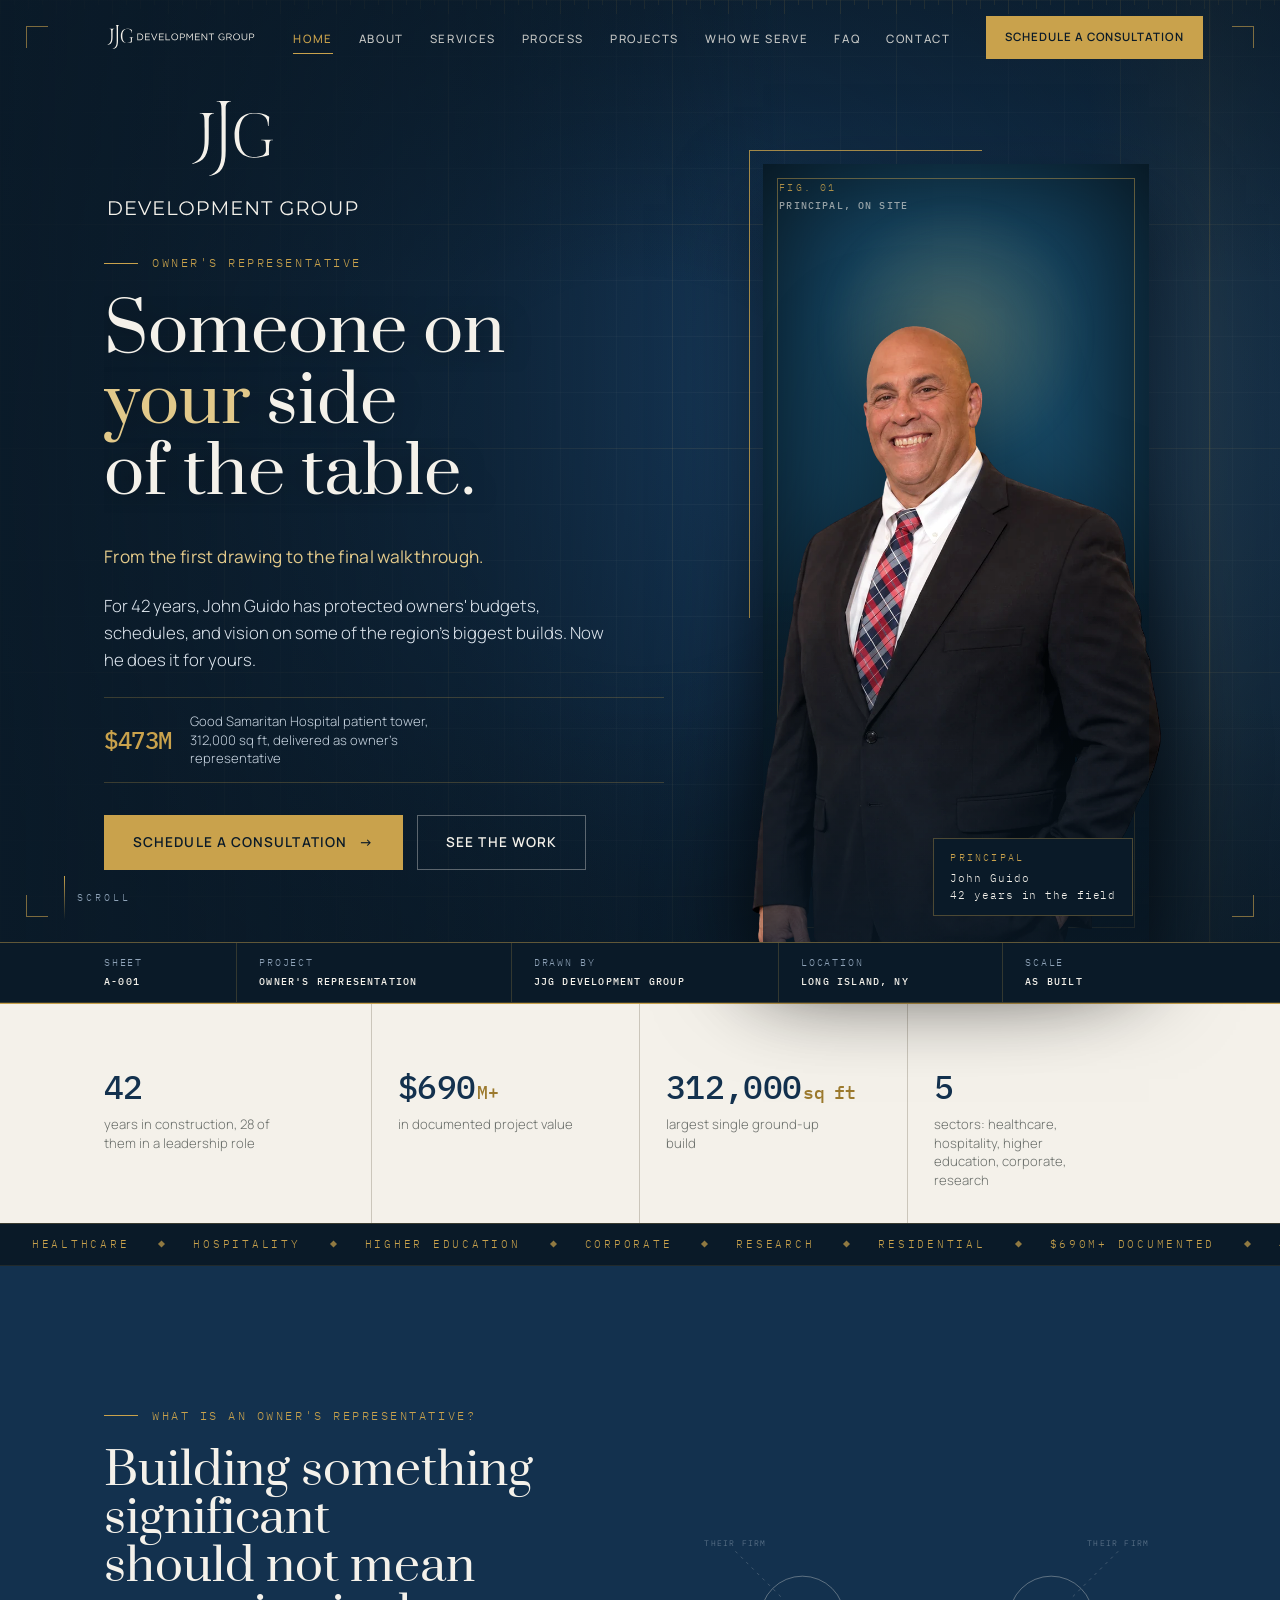
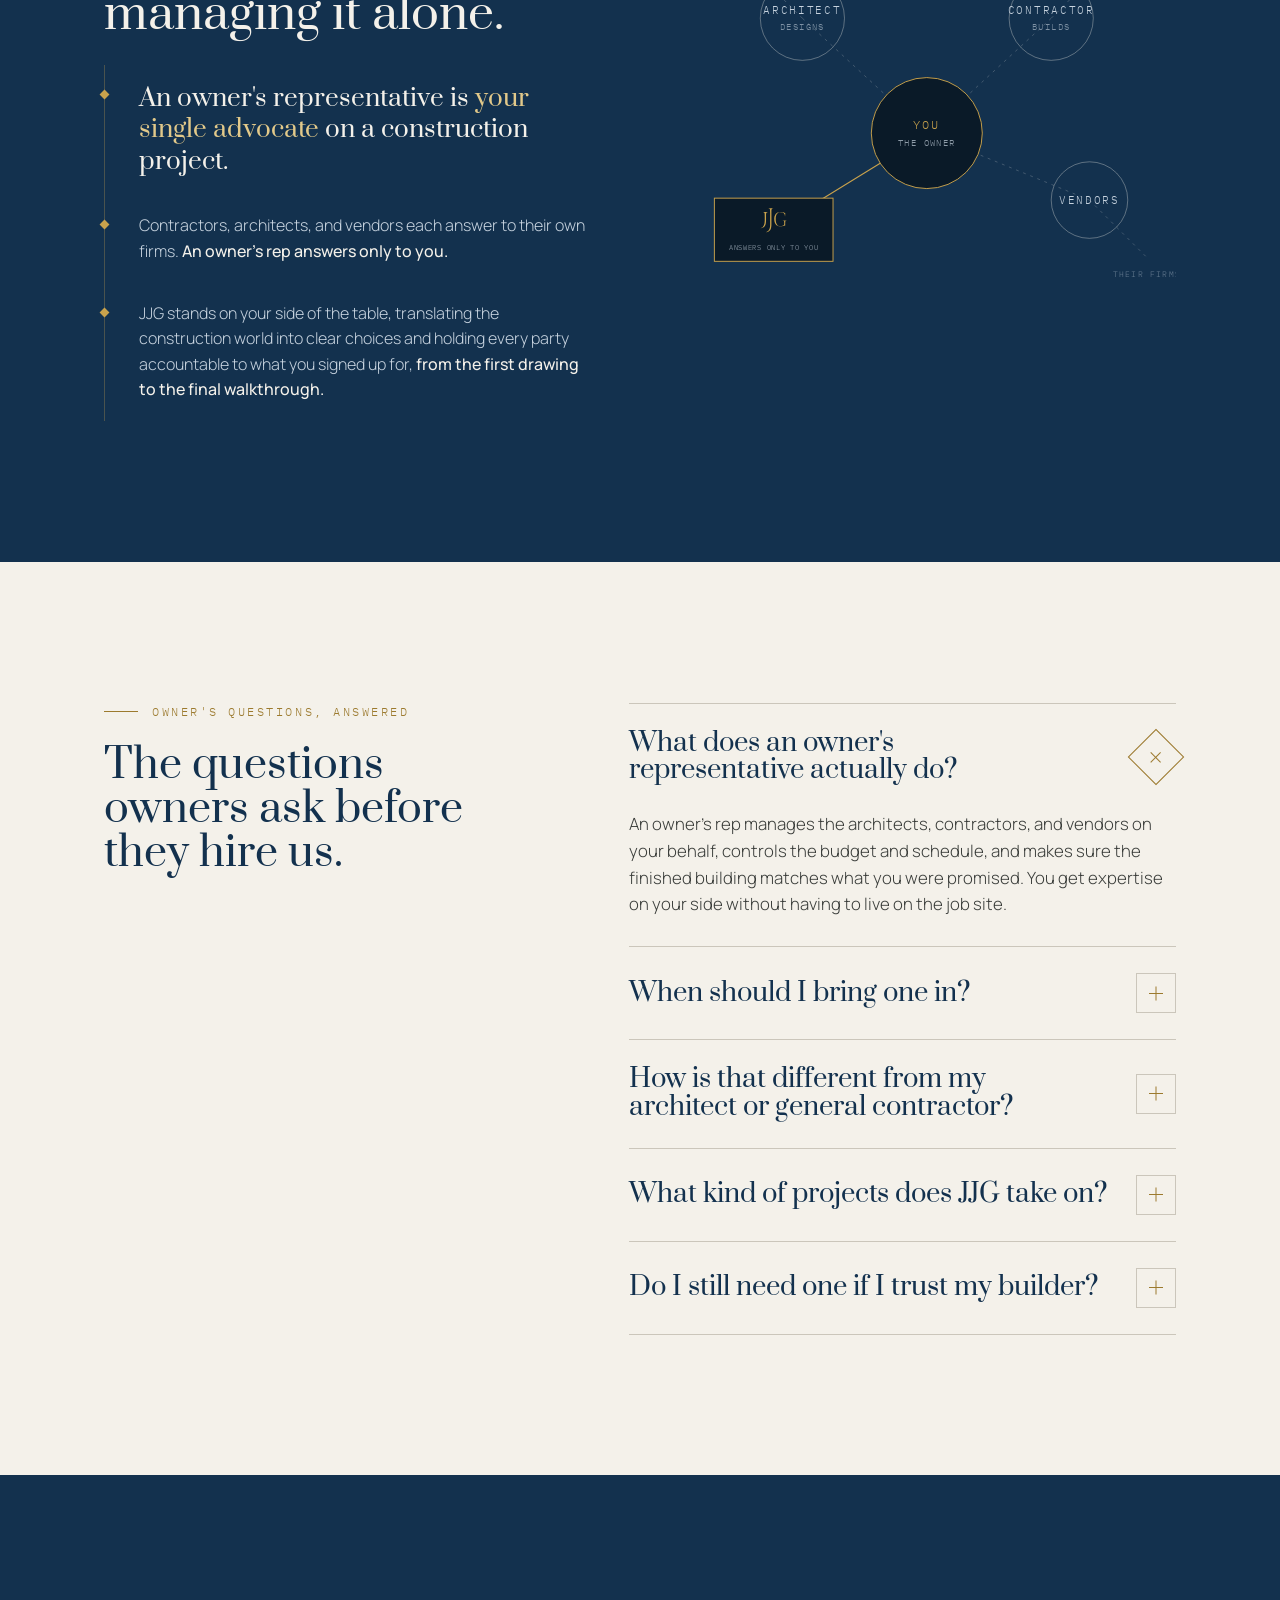
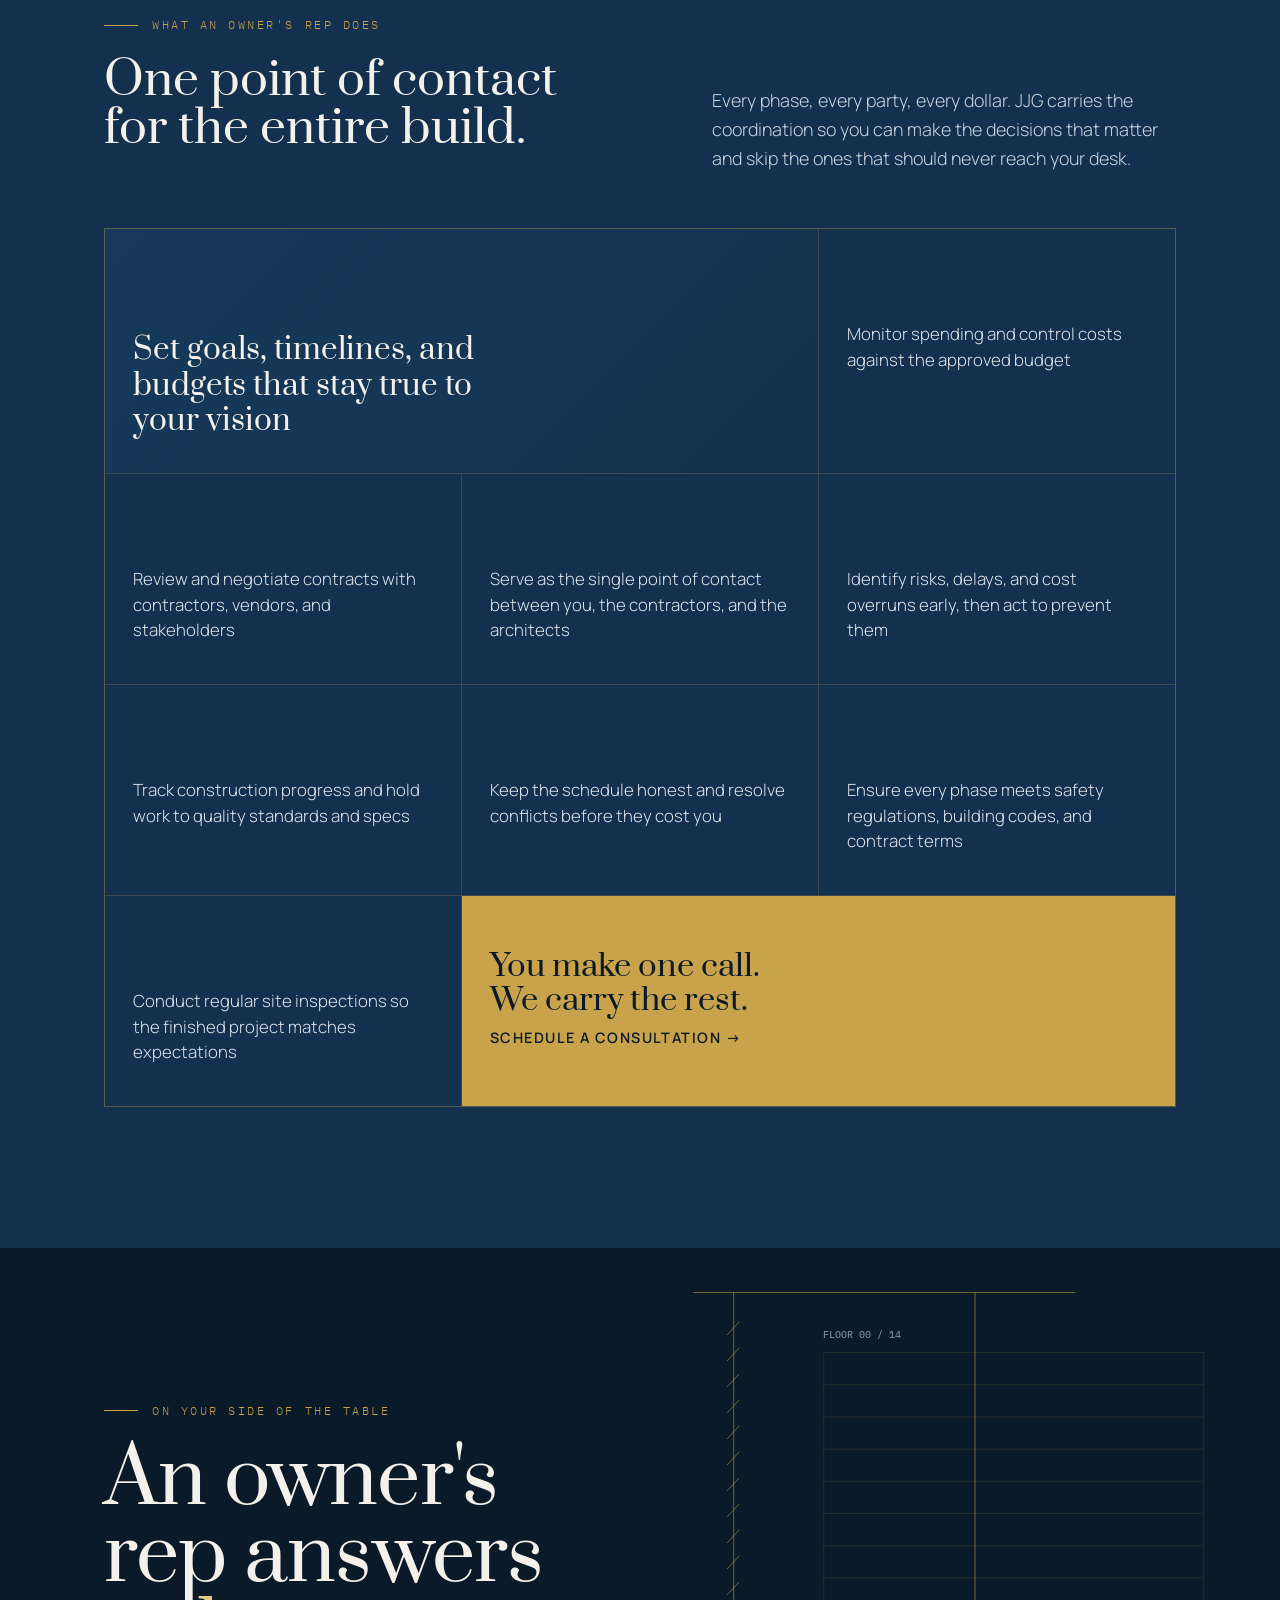
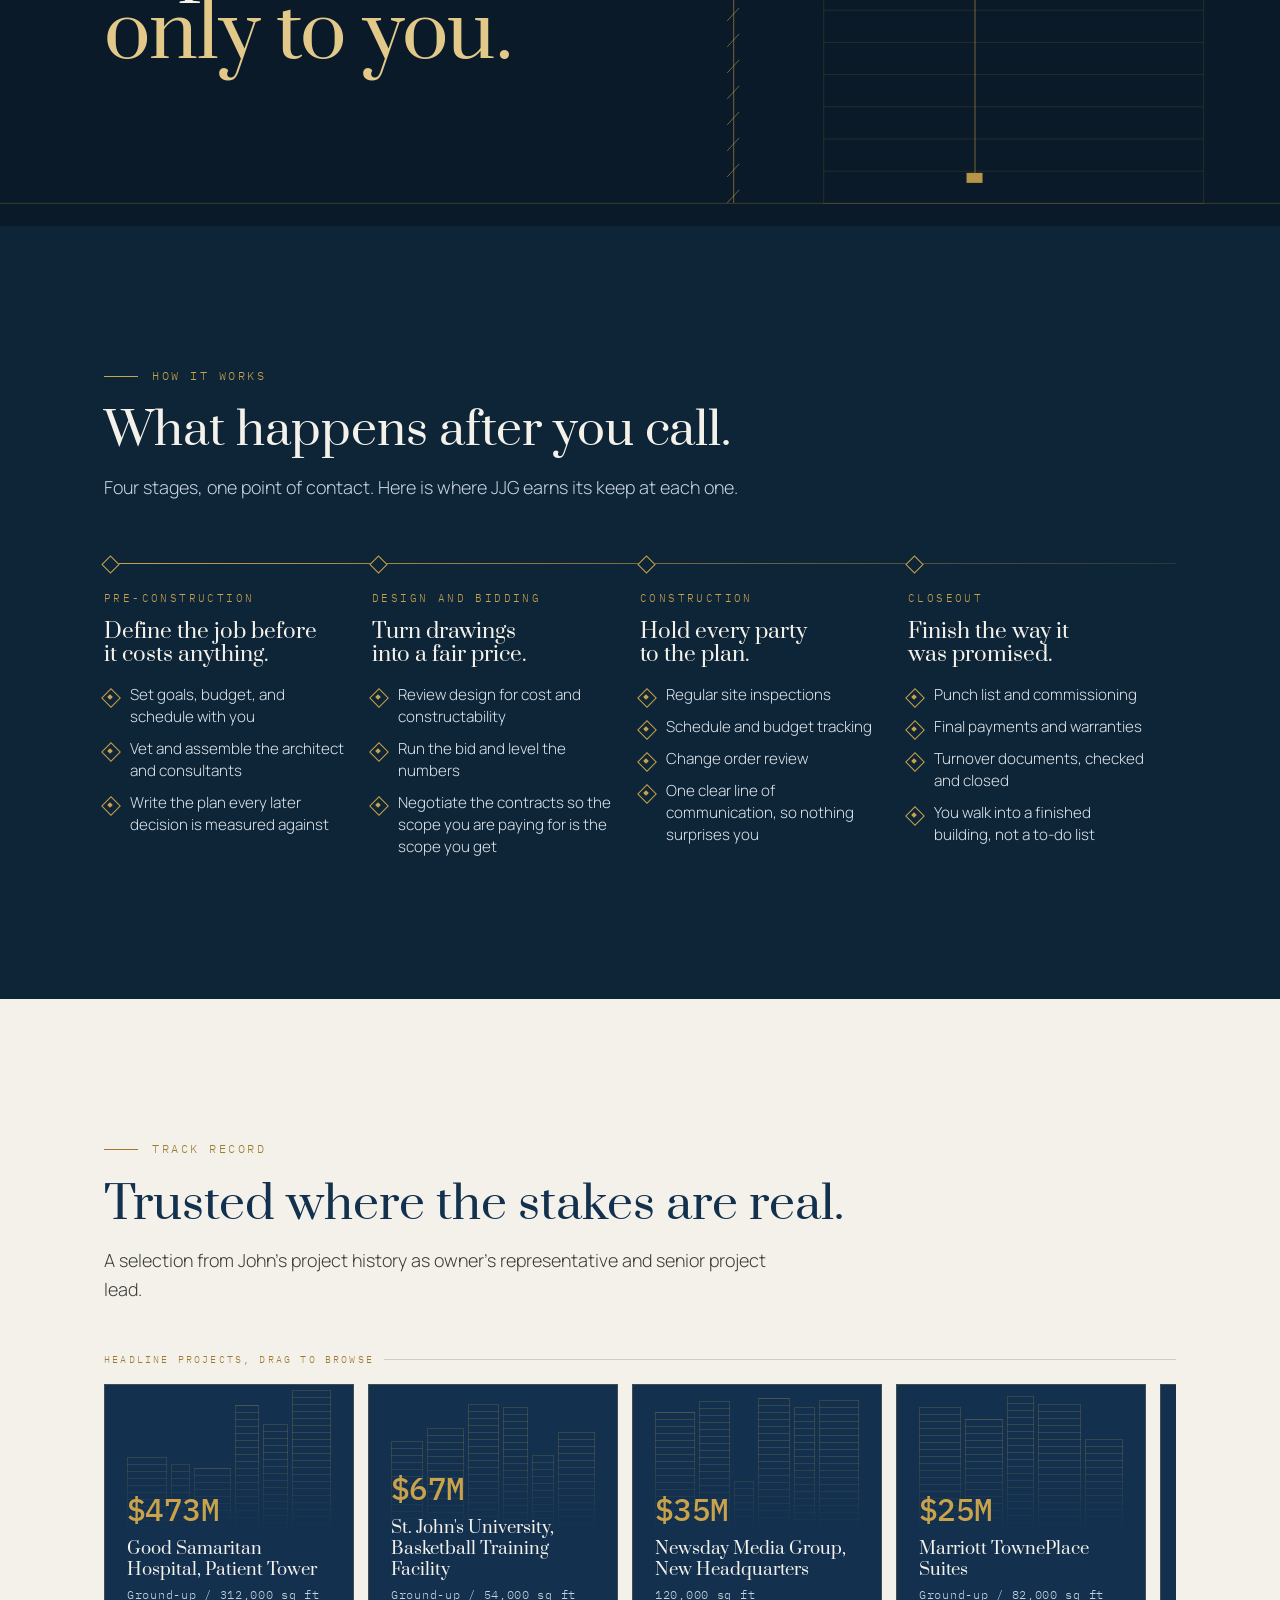
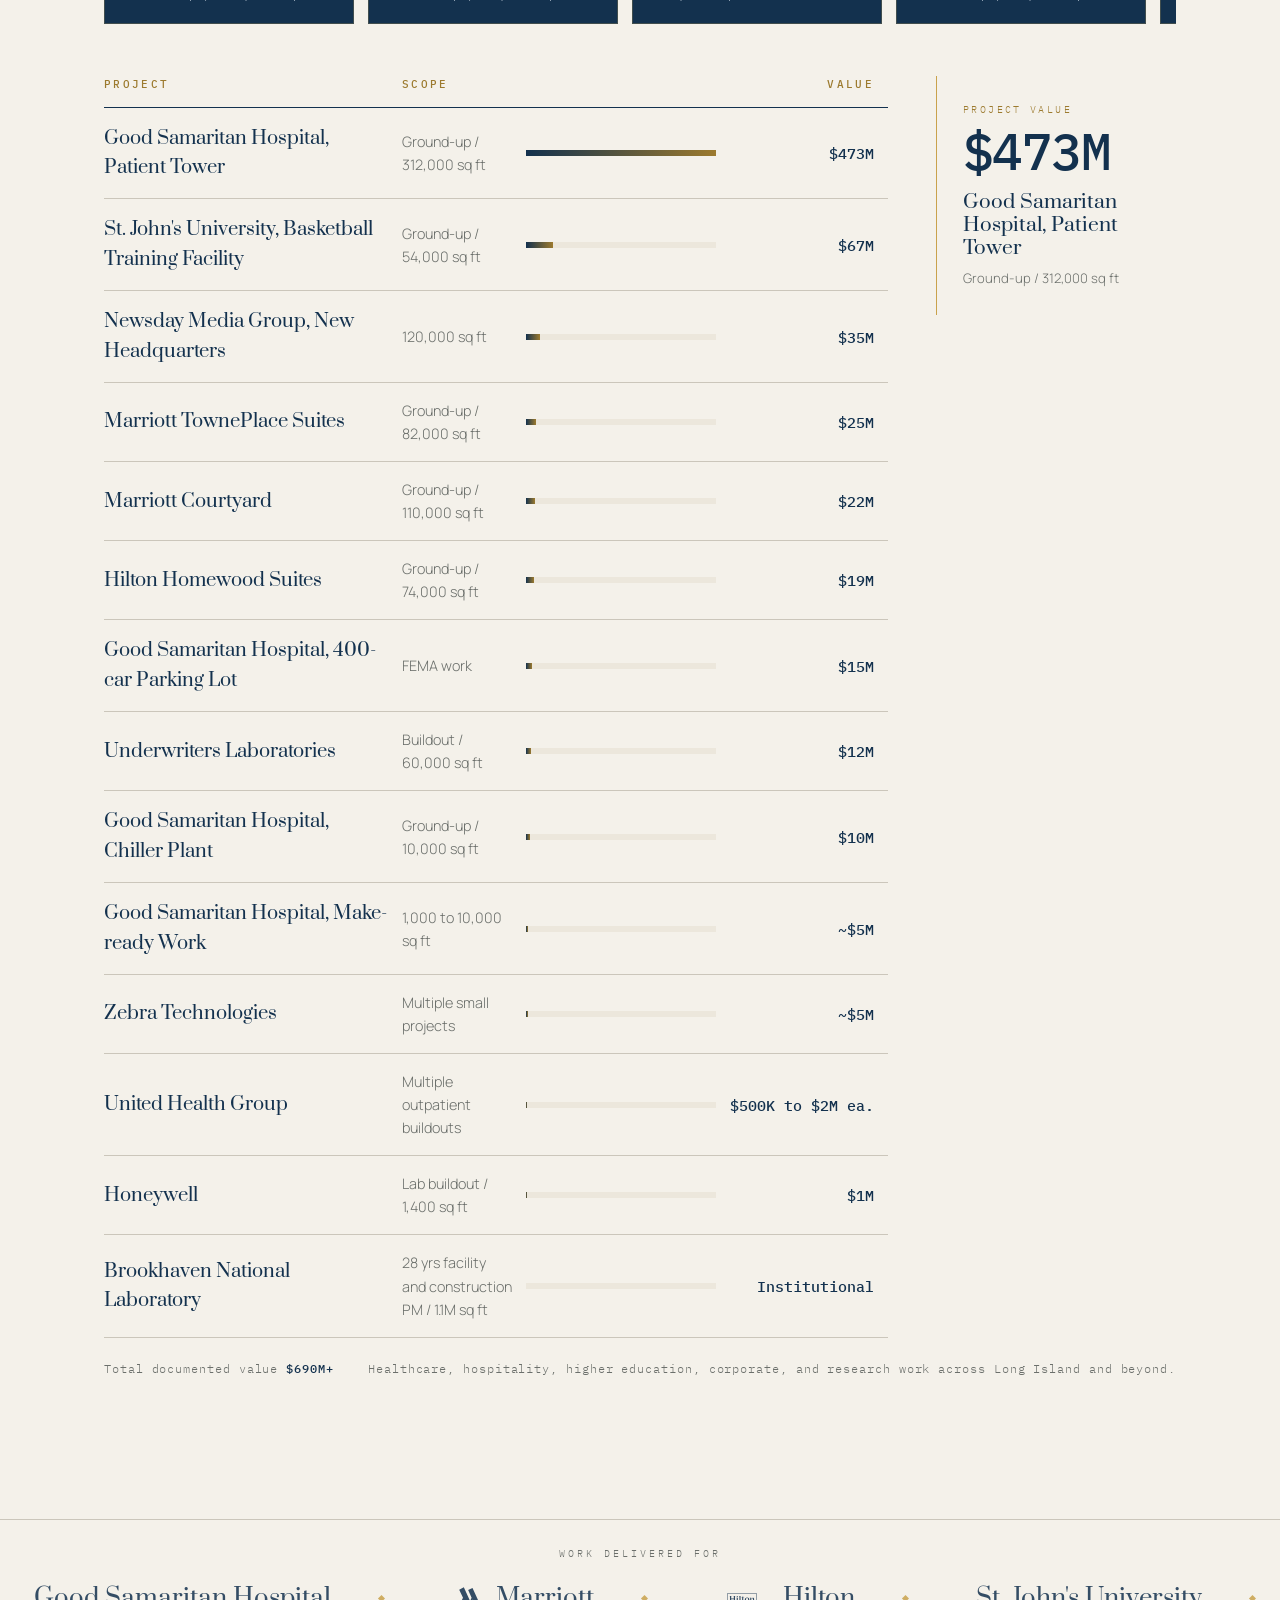
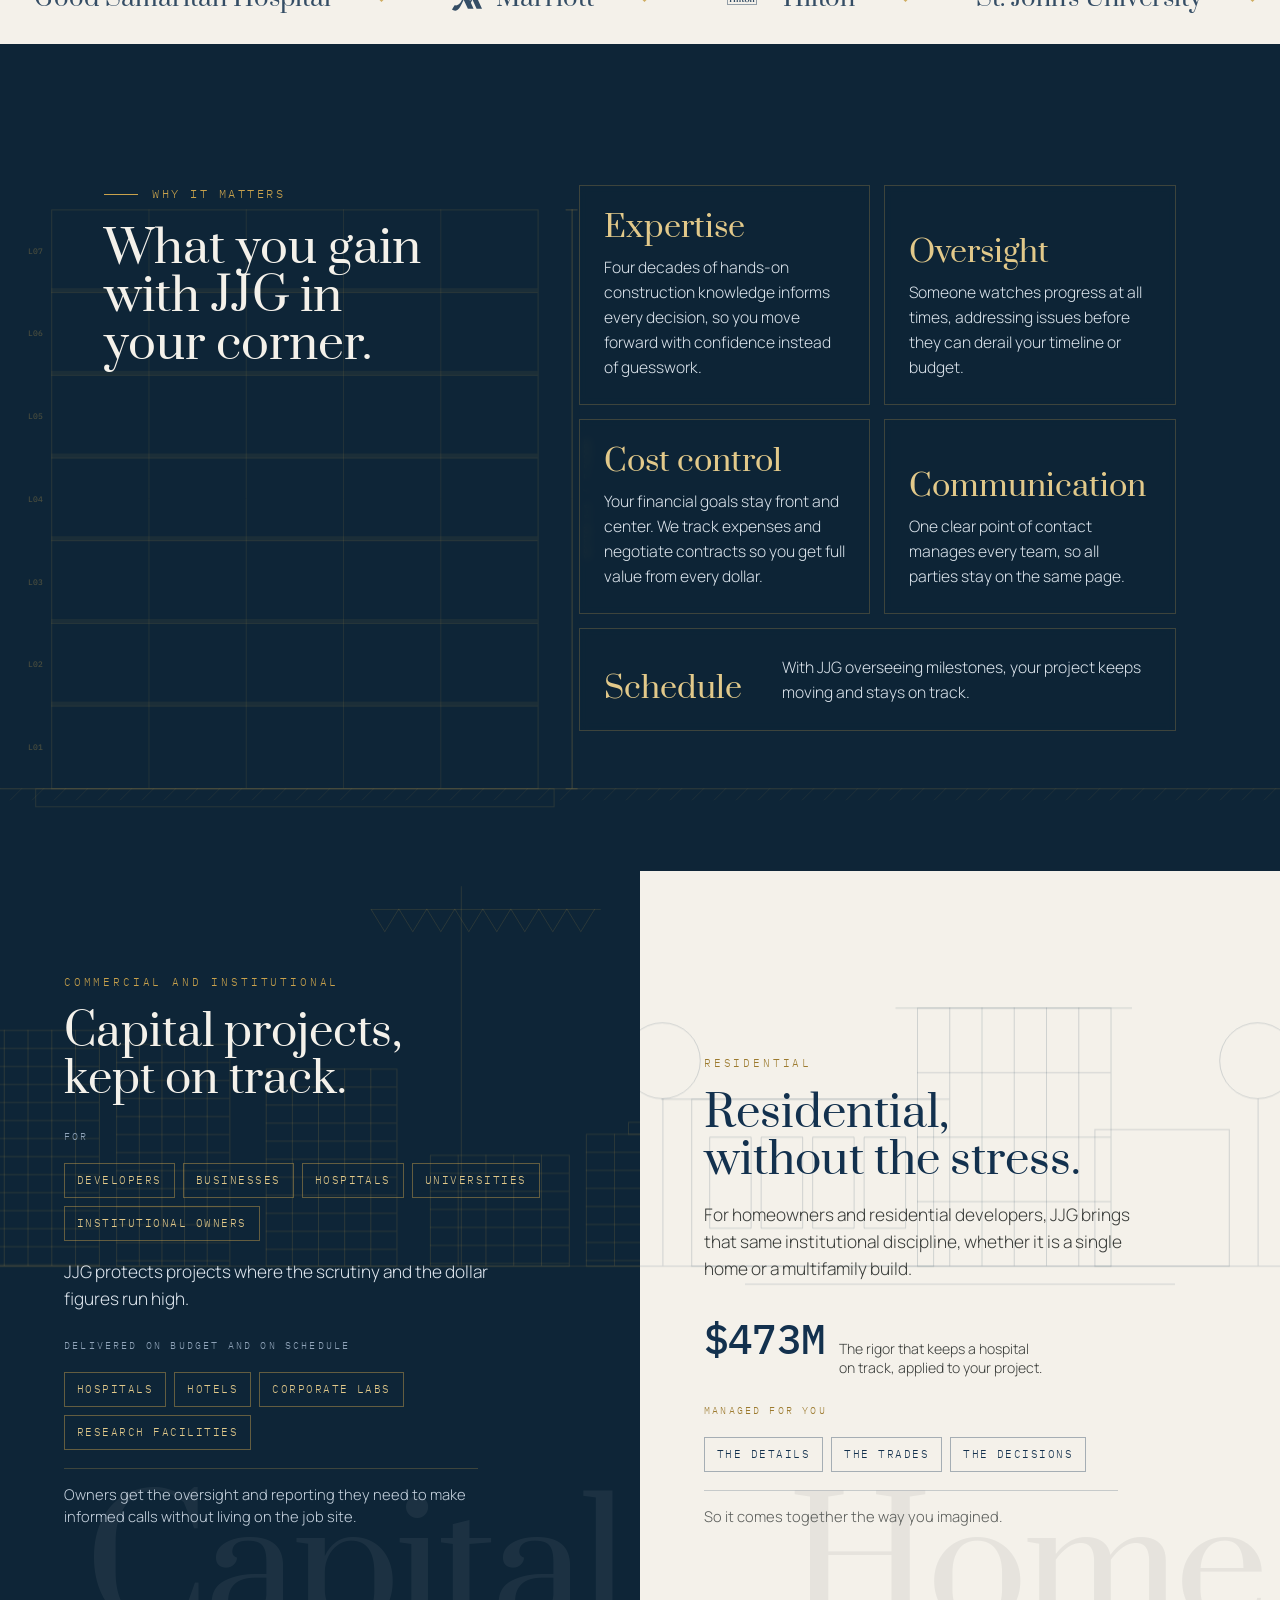
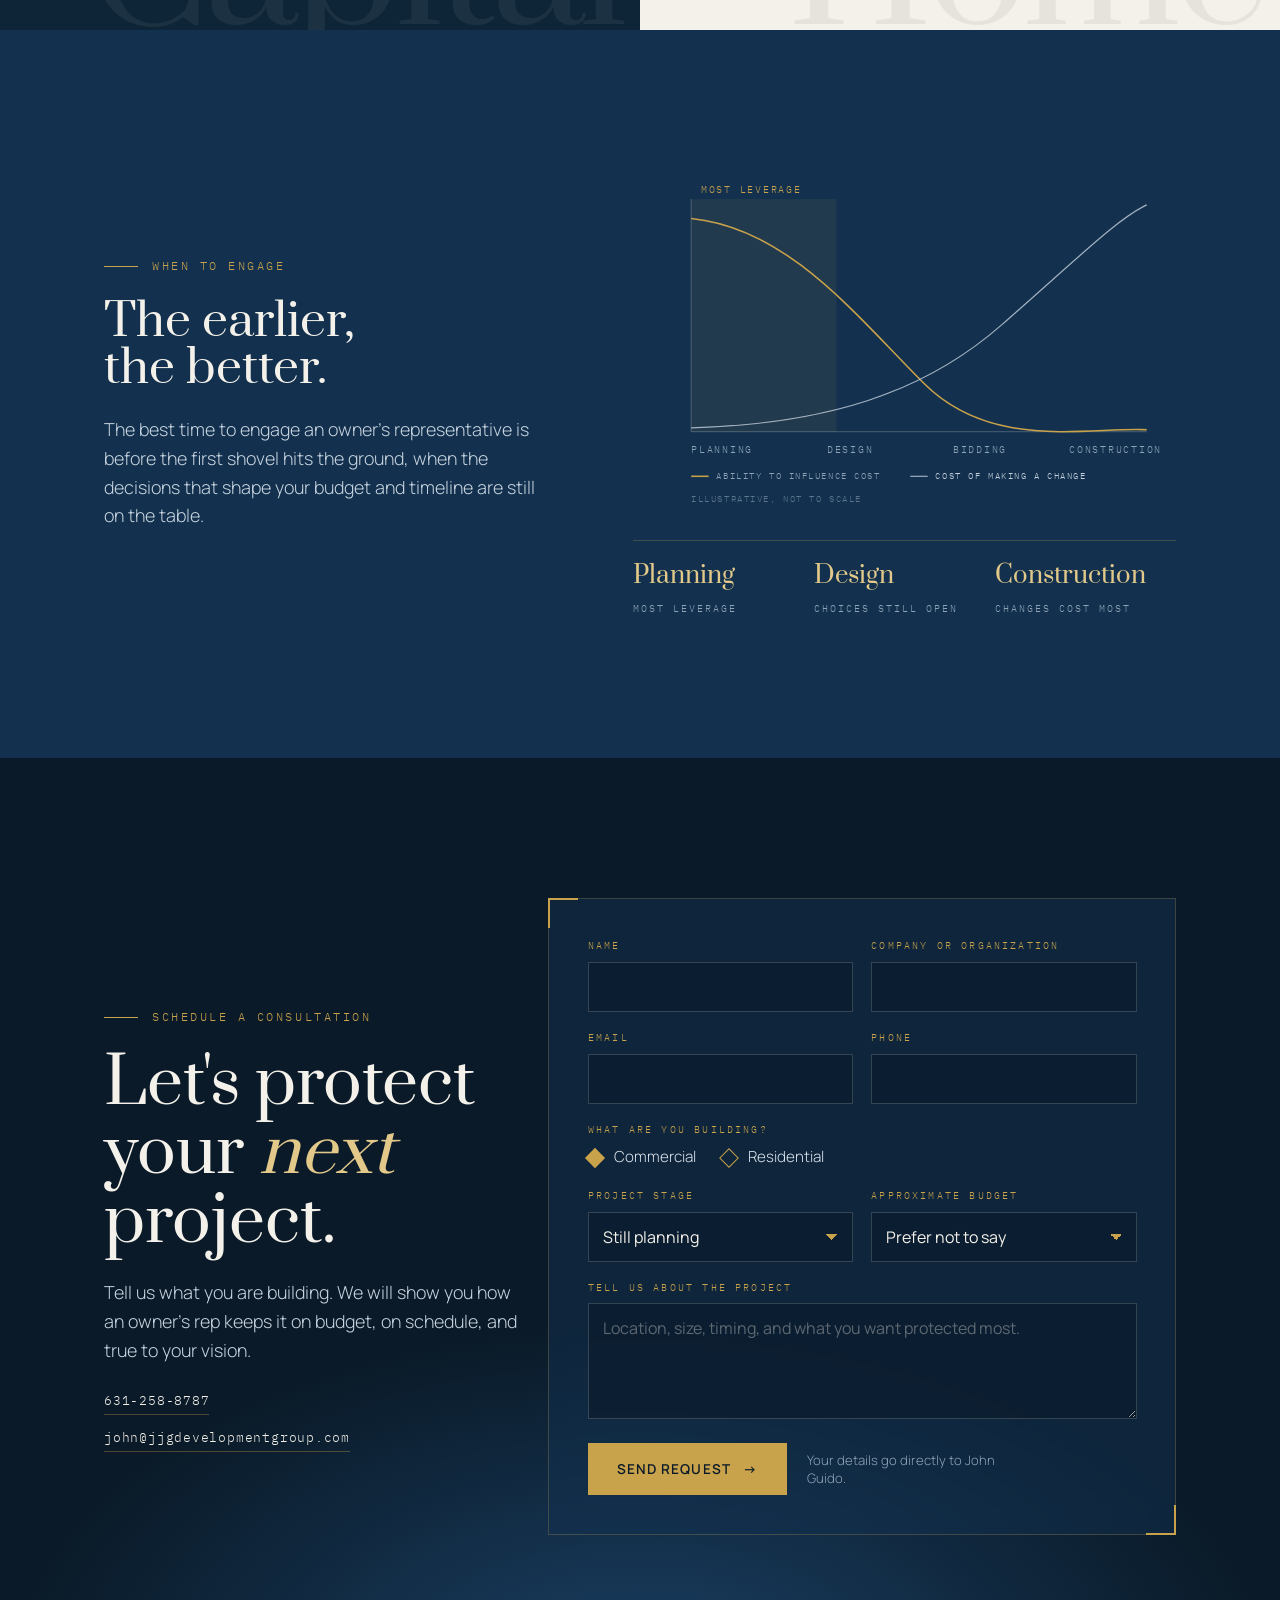
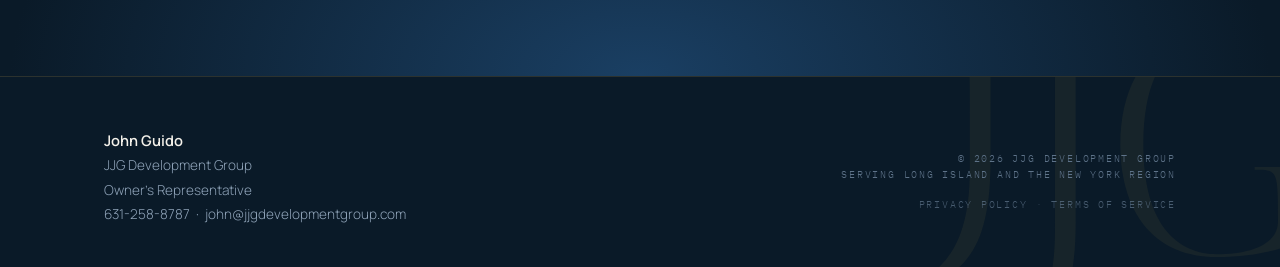
==== commit da1c2546: "New photo of John Replaces the shot John flagged as unflattering. Supplied as a full length cut-out," ====
--- a/index.html
+++ b/index.html
@@ -673,7 +673,7 @@
 </div>
 <figure class="hero-fig rv a5" style="margin:0">
 <span class="panel"></span><span class="hl"></span><span class="rim"></span><span class="coord">Fig. 01<b>Principal, on site</b></span><span class="arc"></span><span class="arc two"></span><span class="arc three"></span><span class="arc fill"></span>
-<img src="headshot.webp" alt="John Guido, founder of JJG Development Group" width="683" height="1024">
+<img src="headshot.webp" alt="John Guido, founder of JJG Development Group" width="791" height="1188">
 <figcaption class="tag"><span>Principal</span>John Guido<br>42 years in the field</figcaption>
 </figure>
 </div>
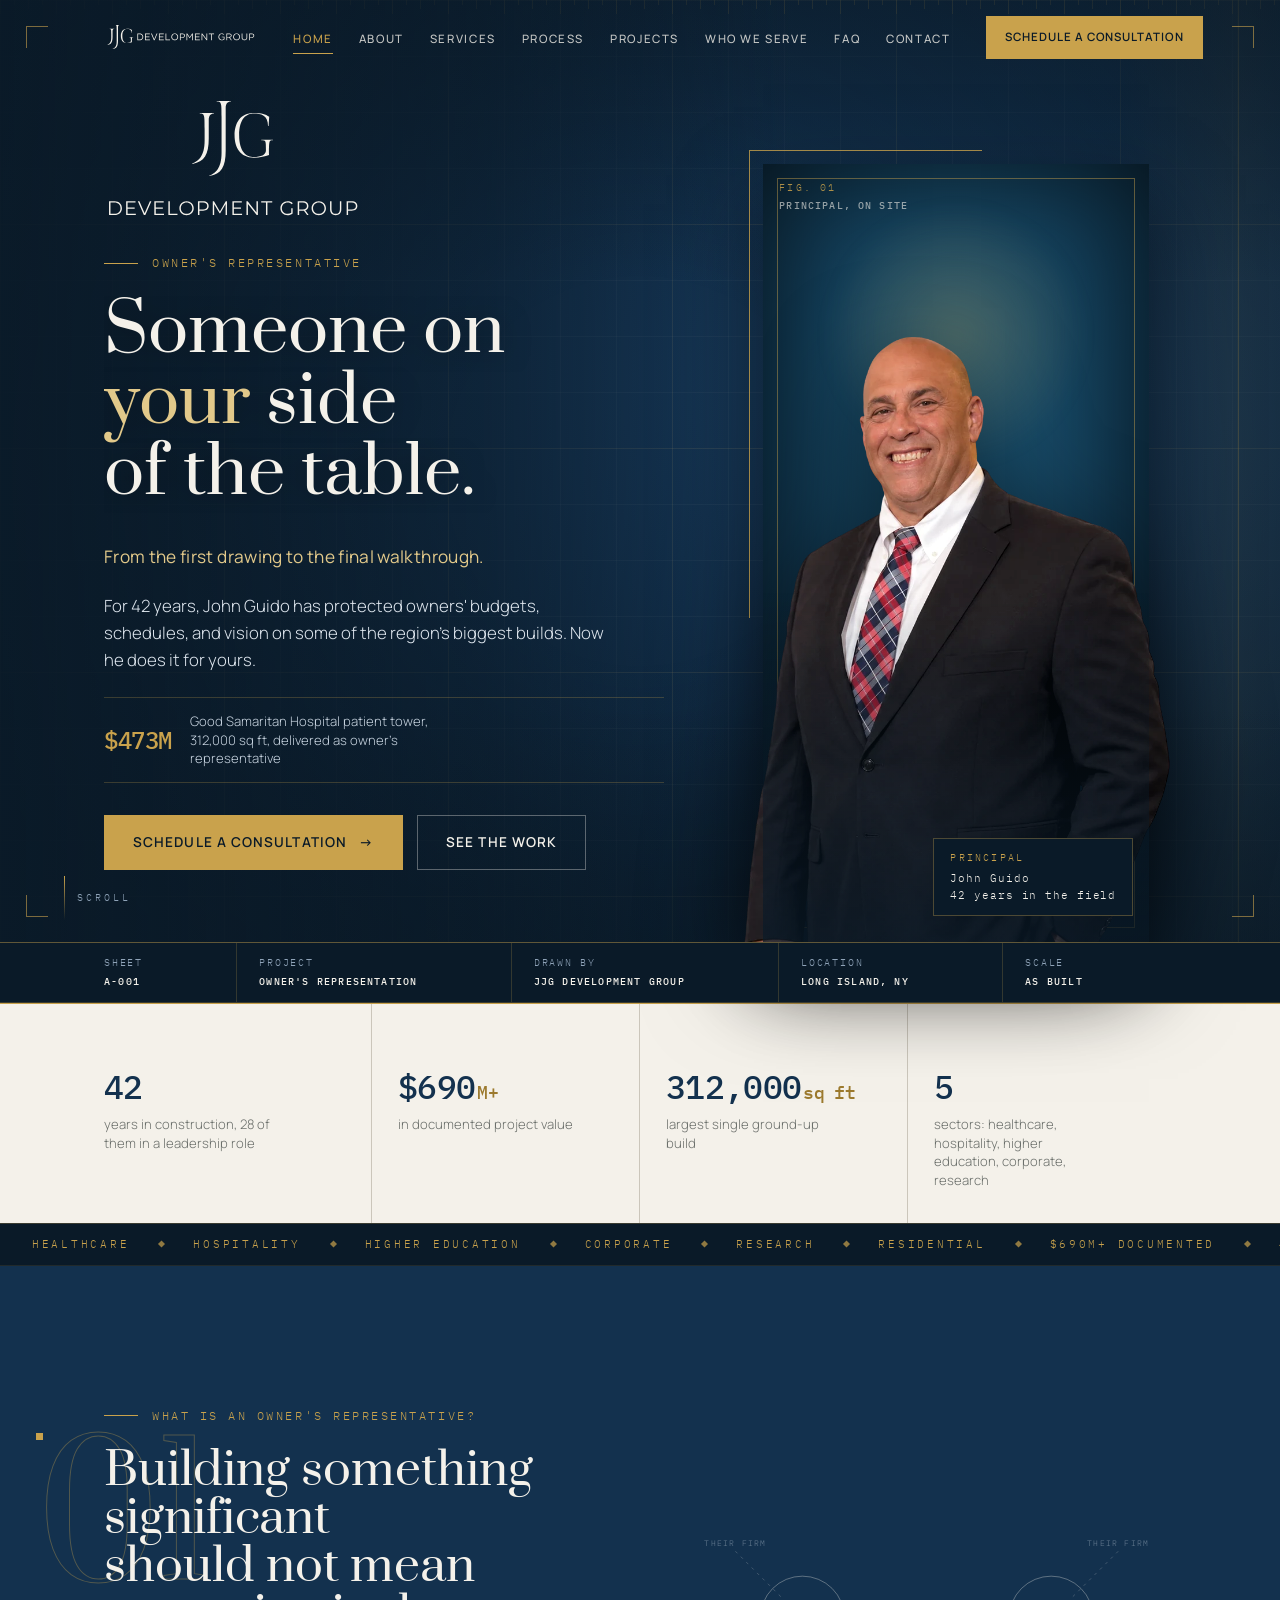
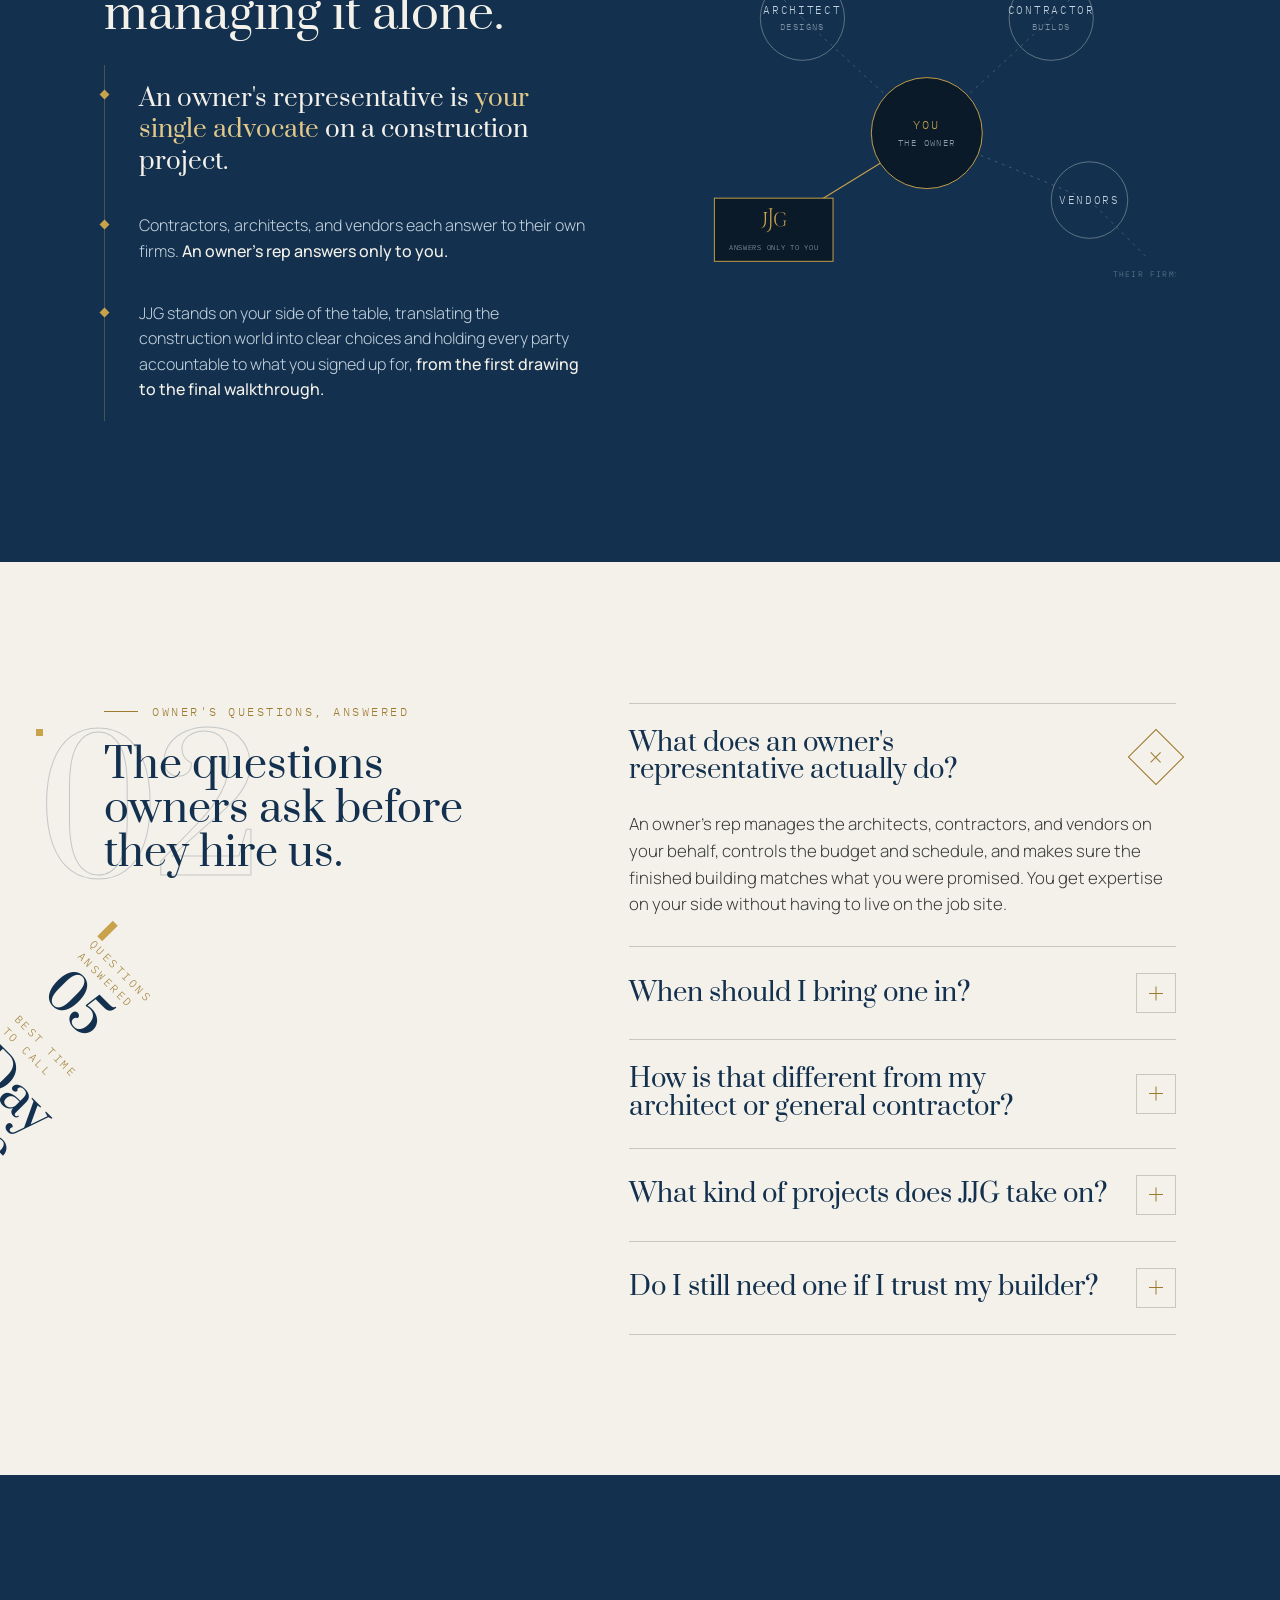
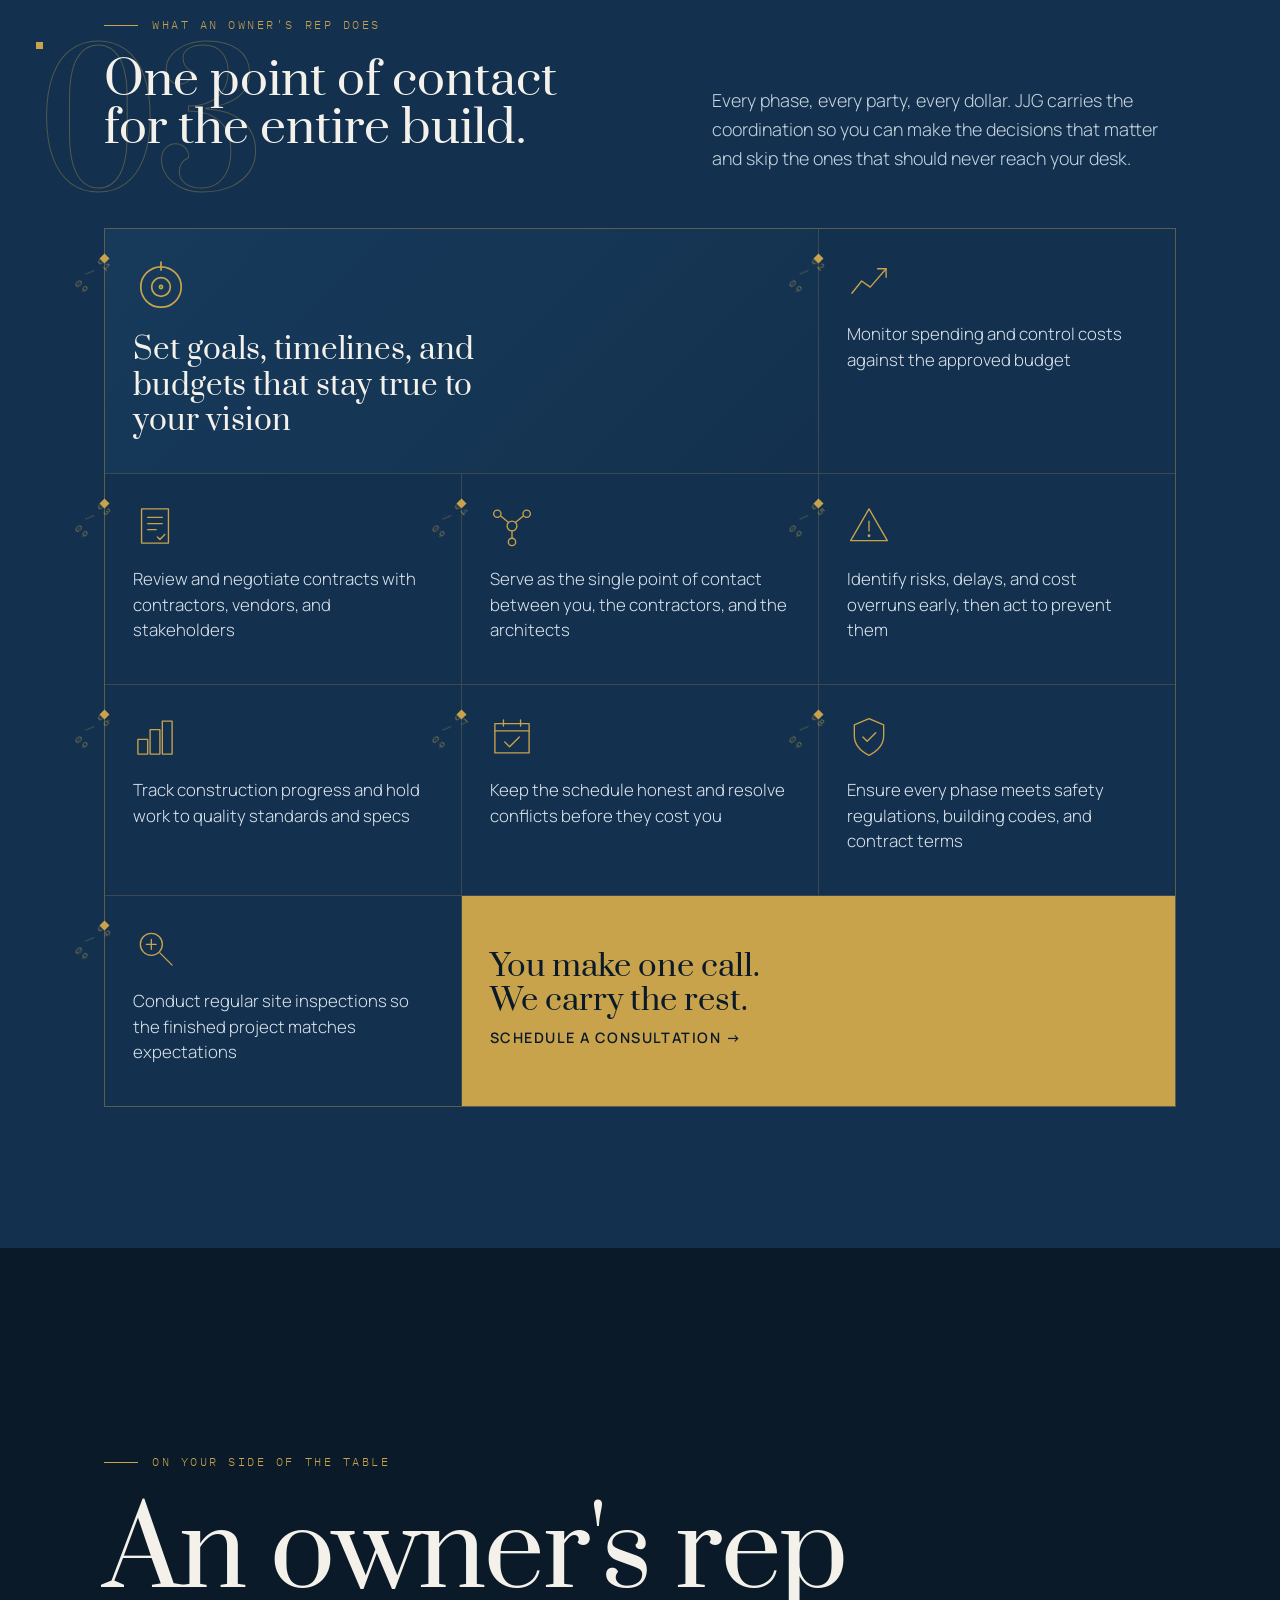
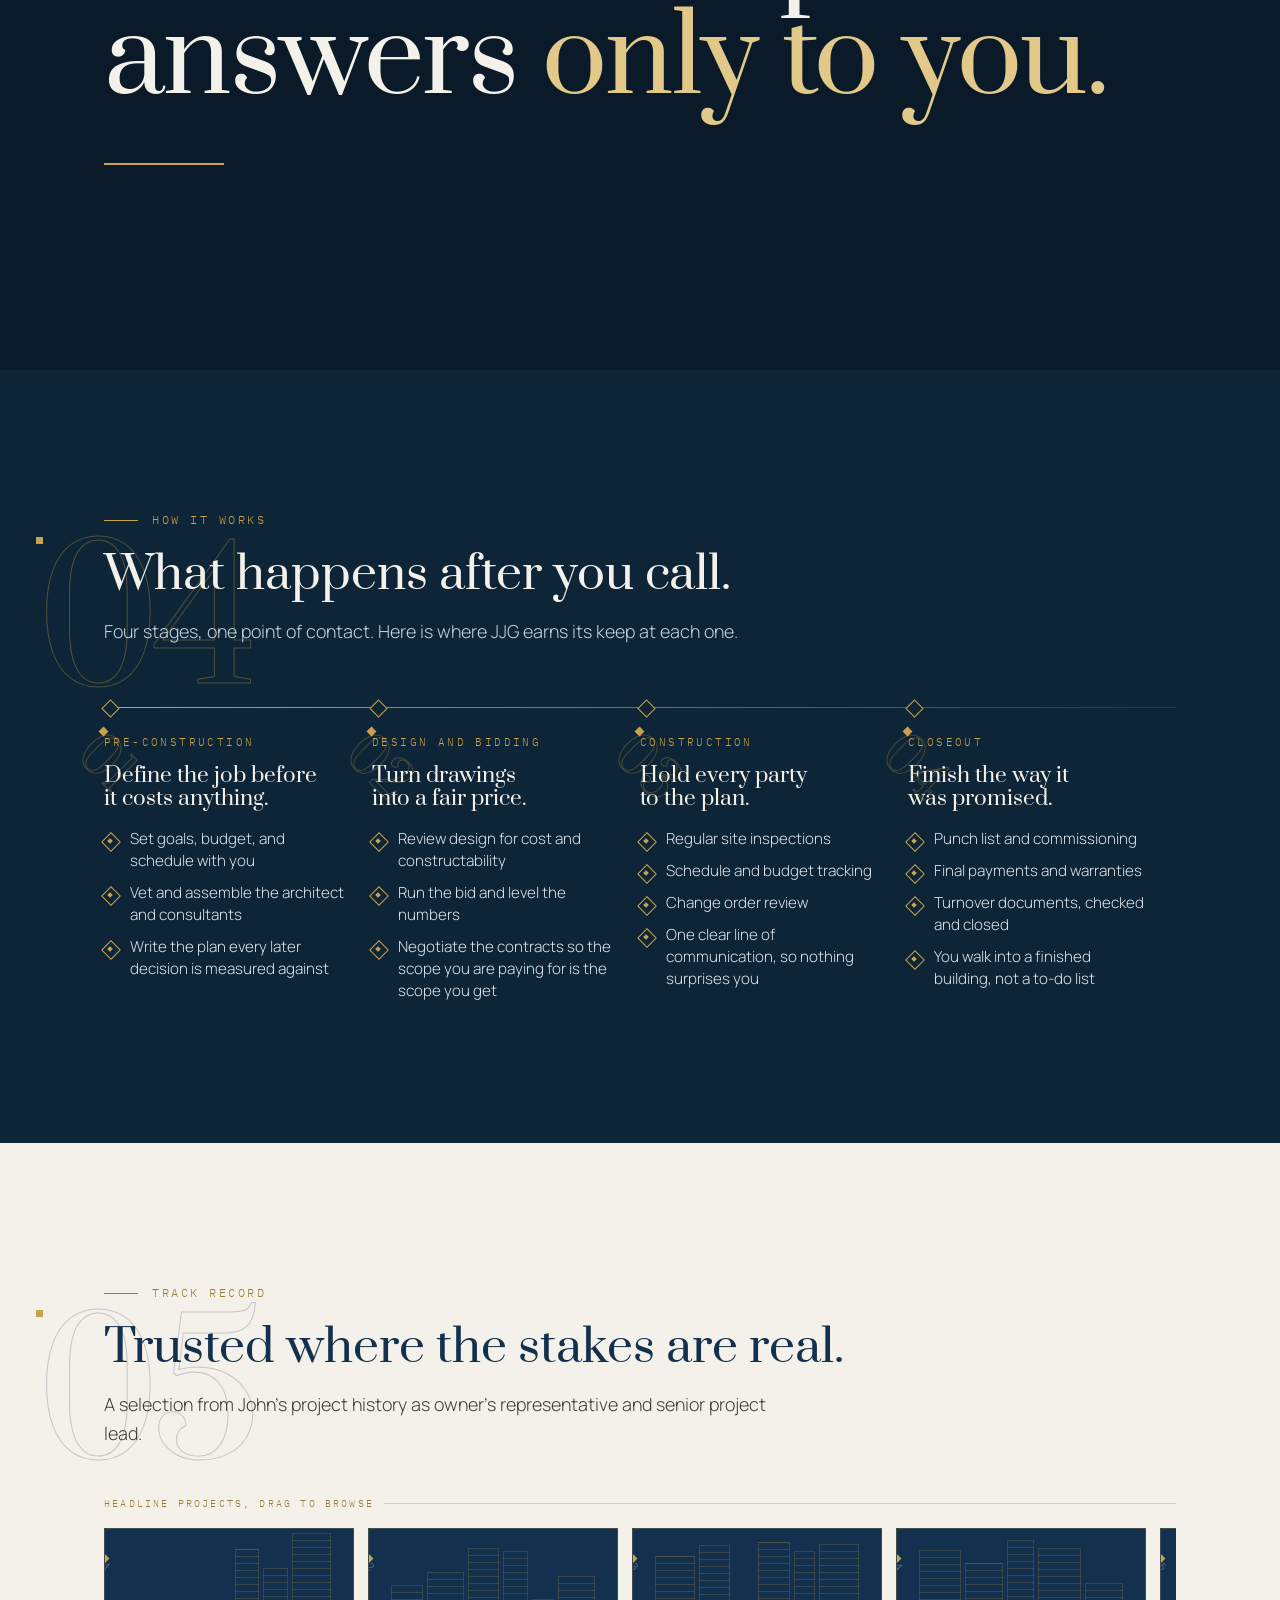
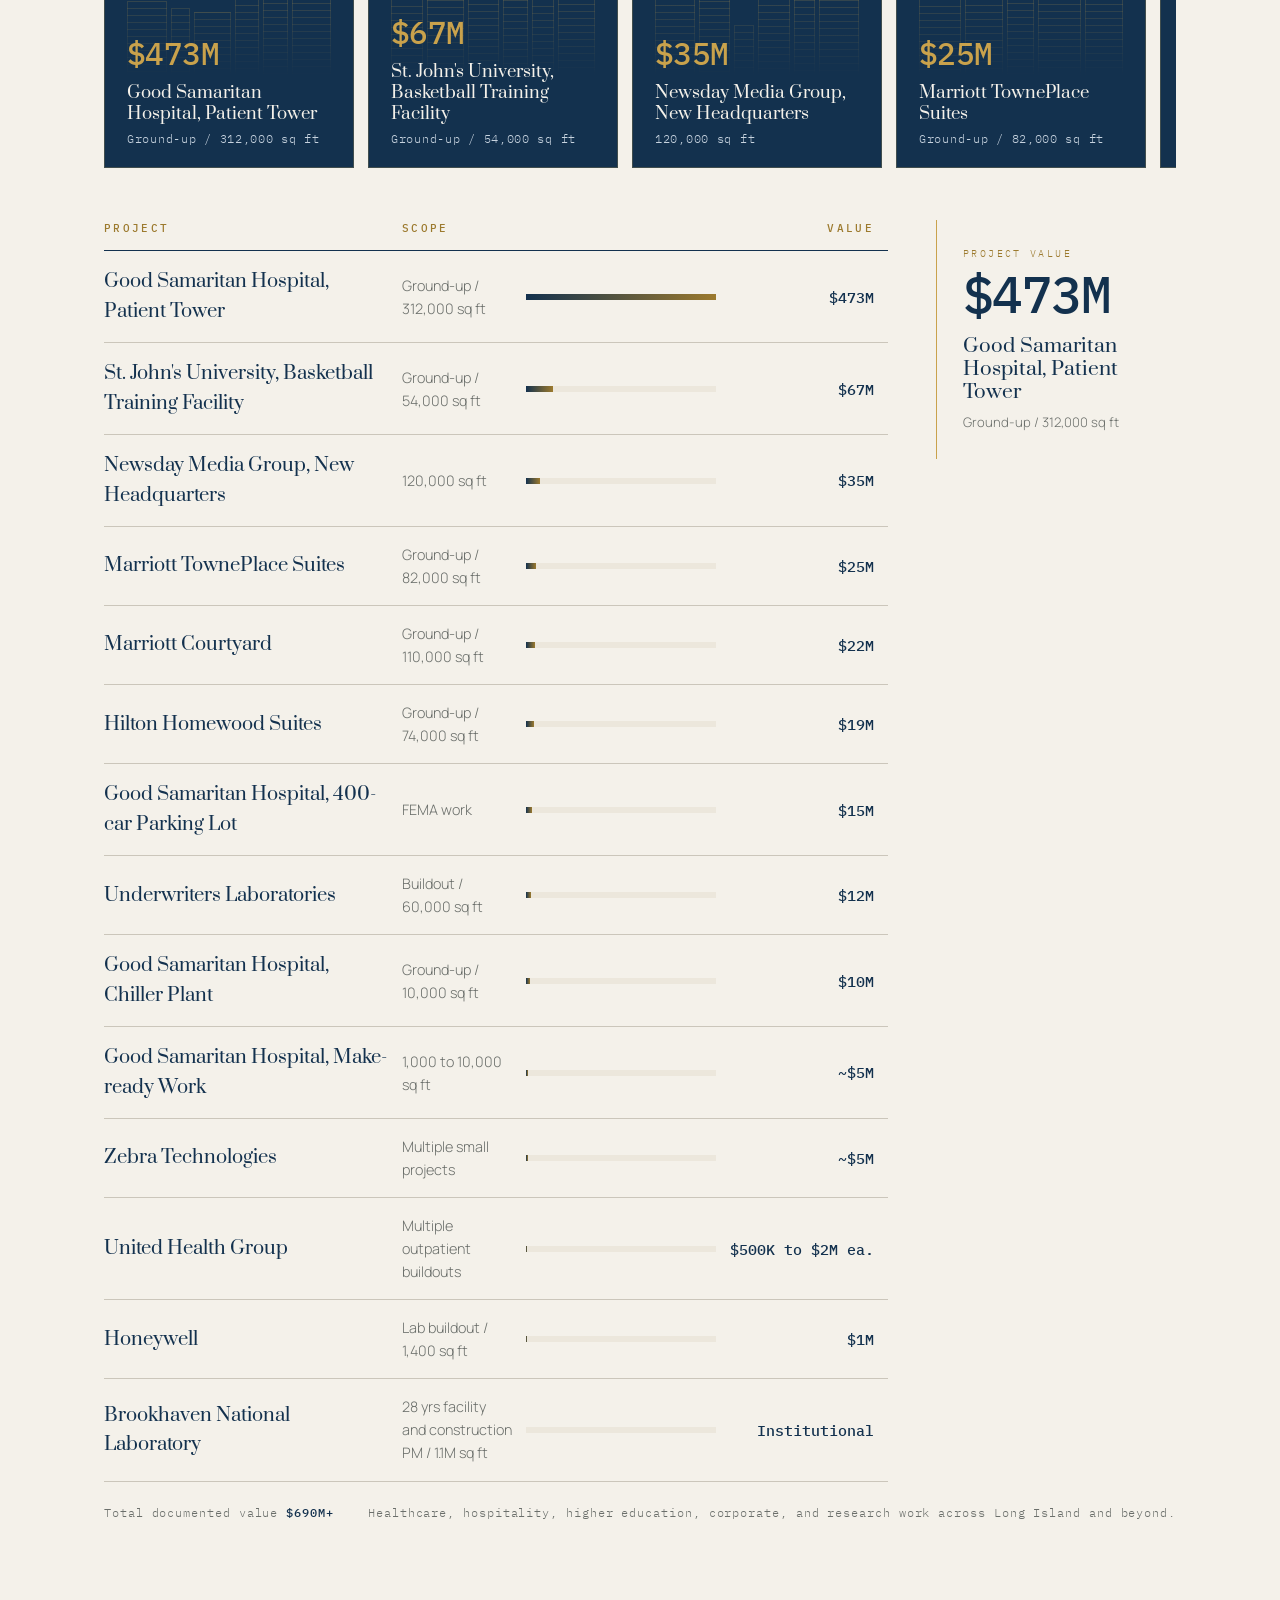
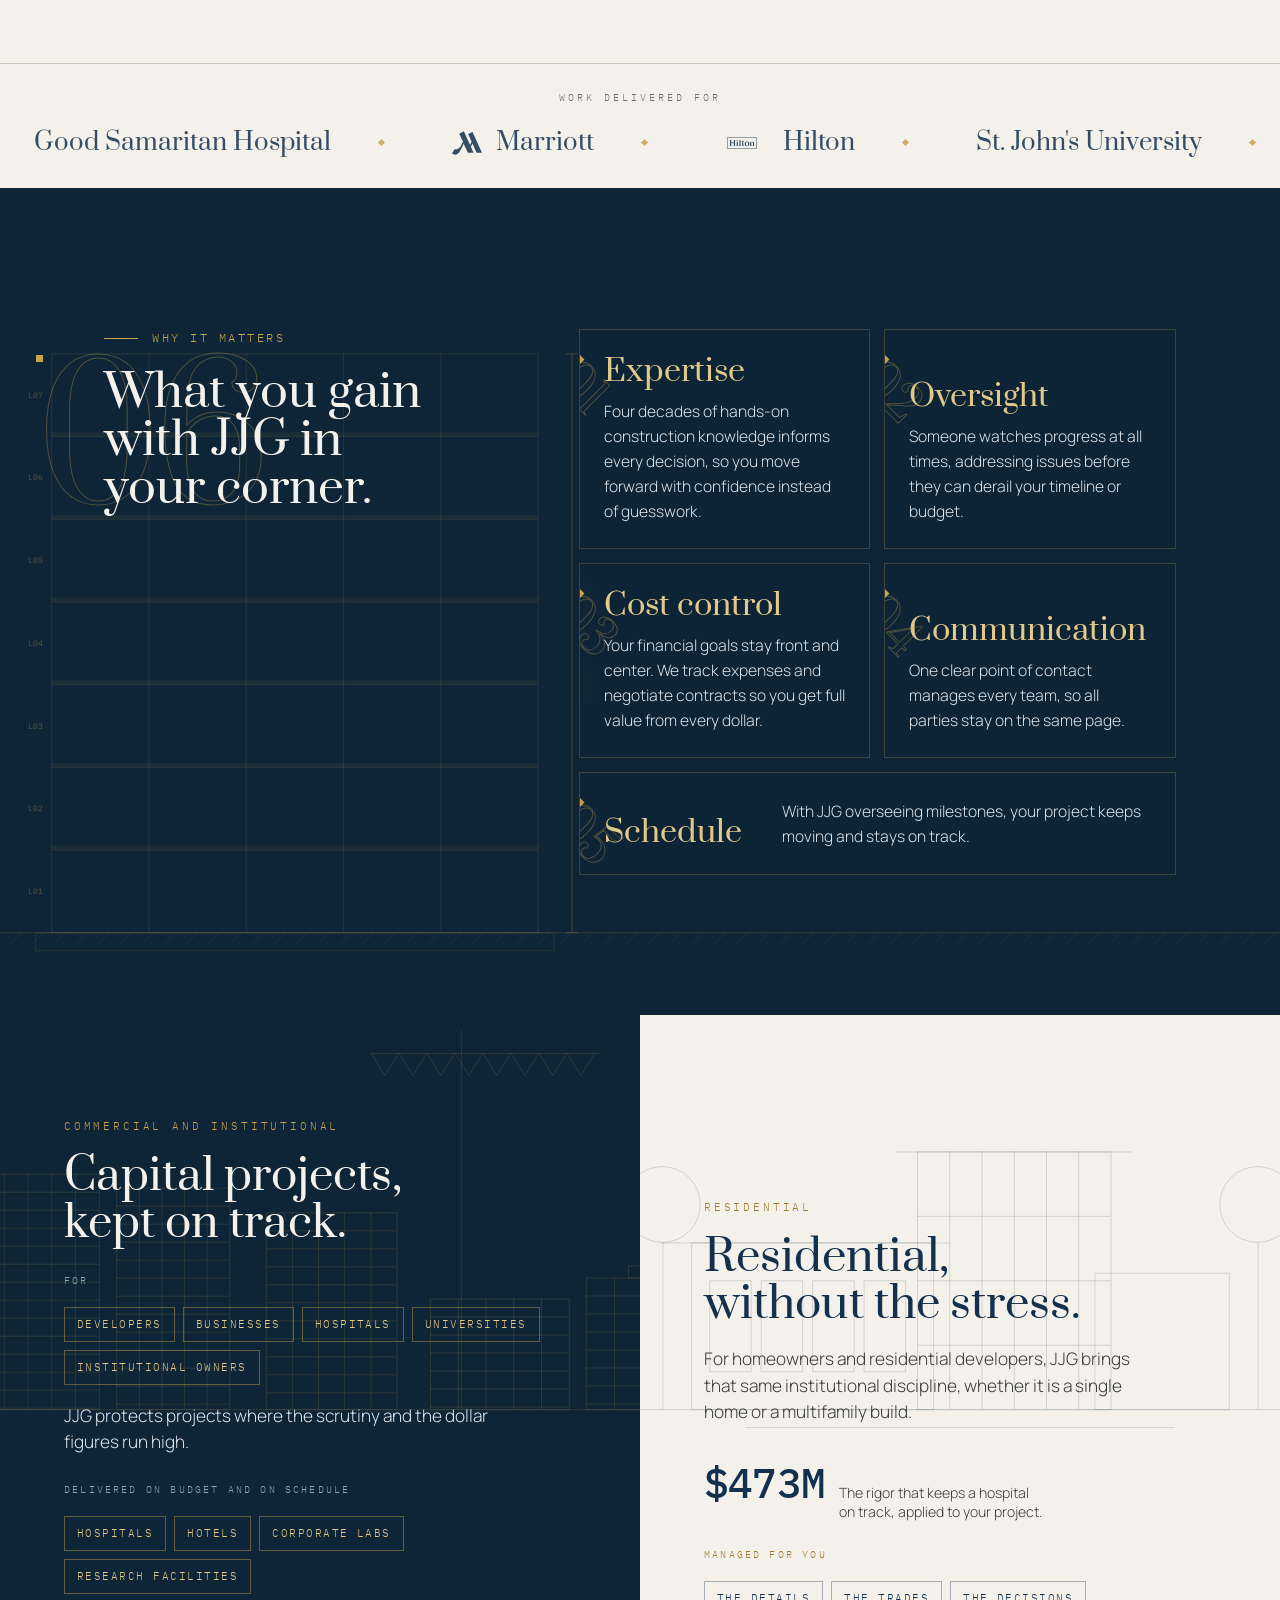
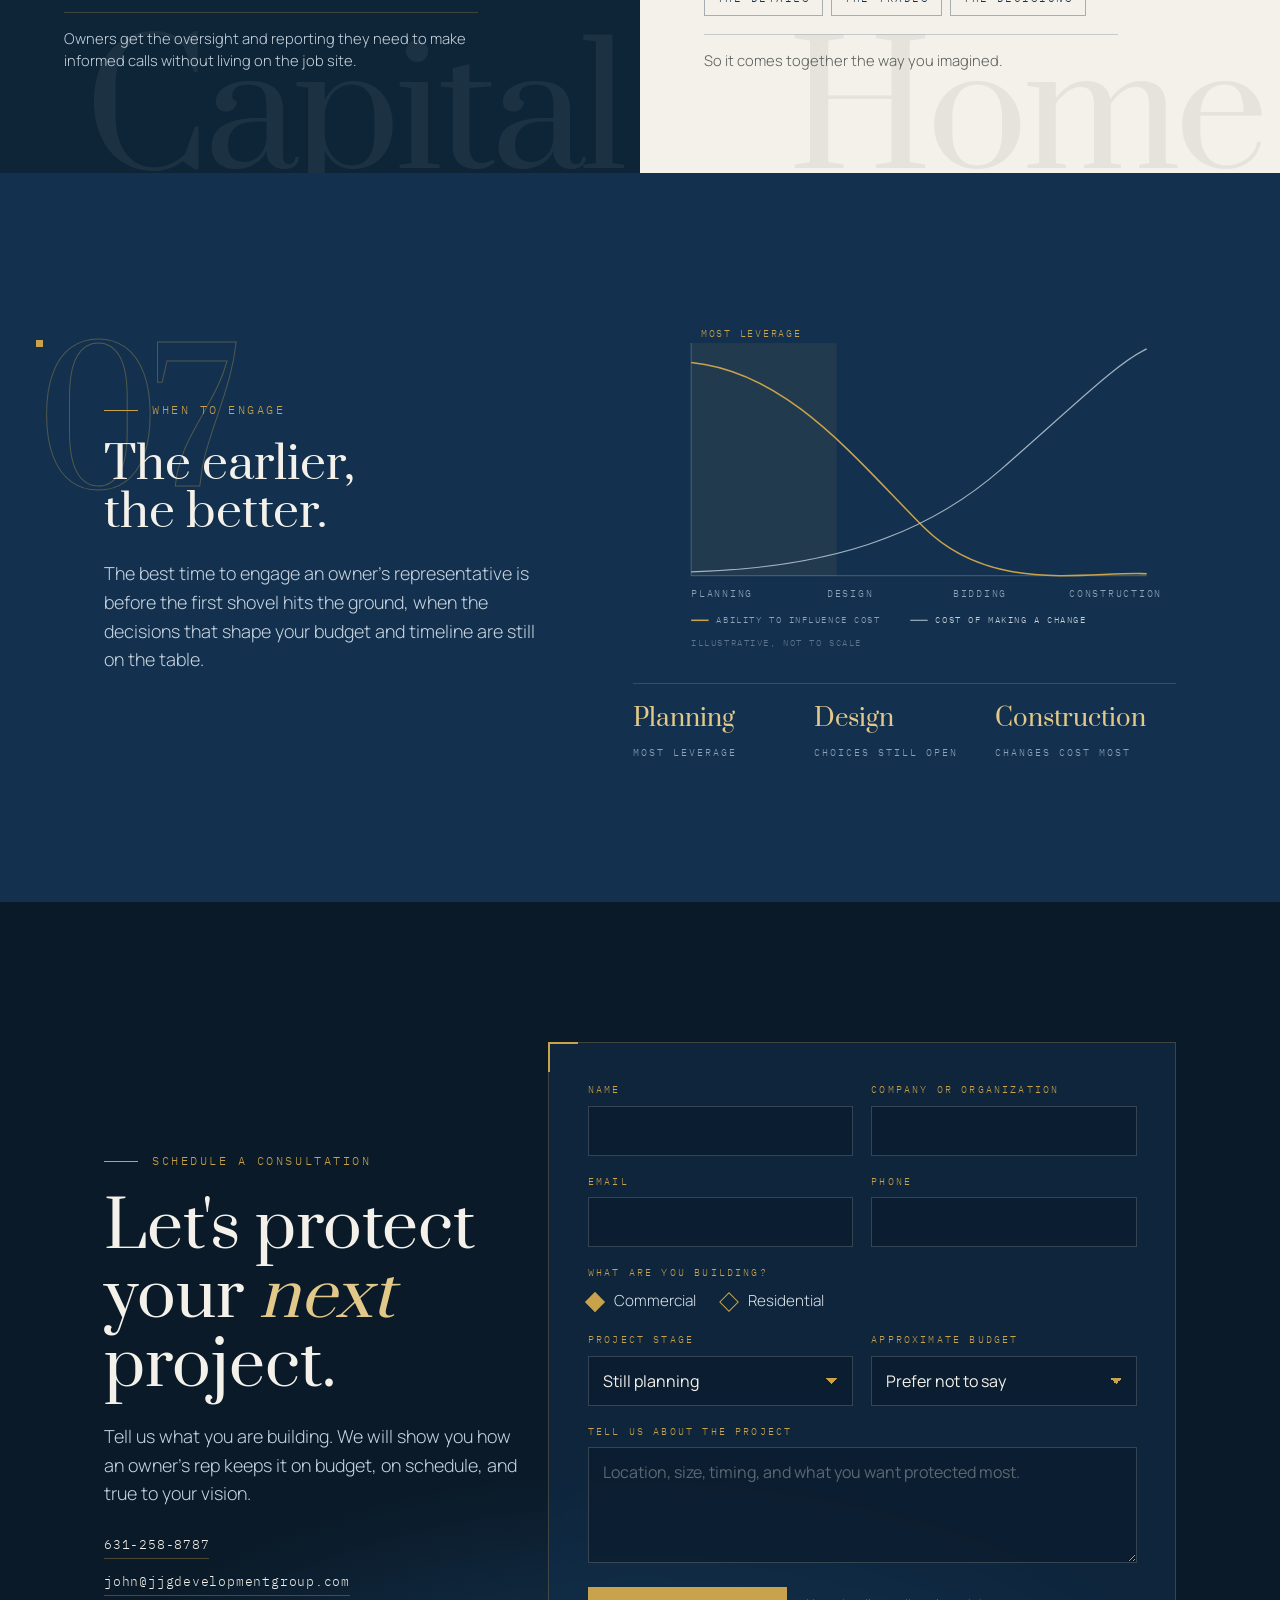
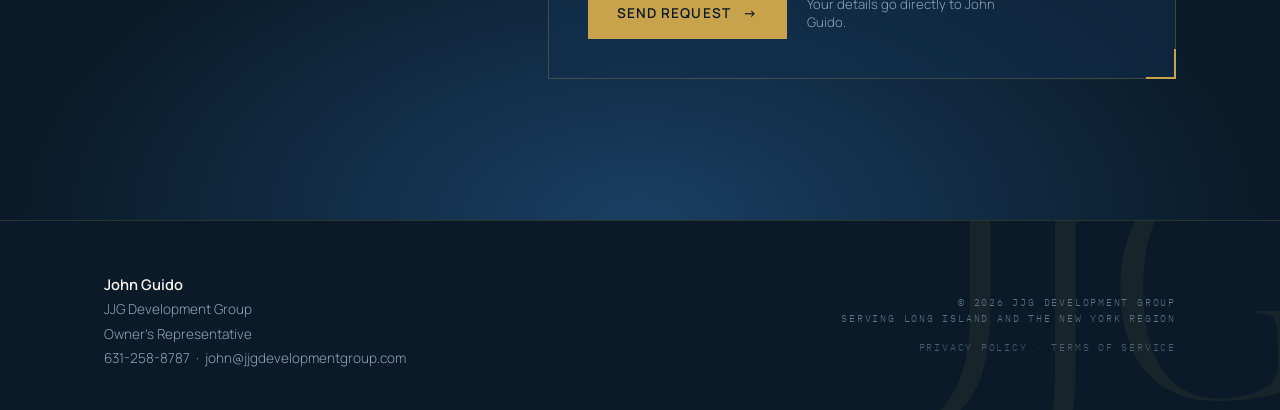
==== commit 6e29e627: "Recrop John above his hand, and remove the tower graphic The first crop ended at y=1188, which runs " ====
--- a/index.html
+++ b/index.html
@@ -245,17 +245,14 @@
 .on-navy,.on-deep,.hero,.break{--mx:50%;--my:50%}
 .spot::after{content:"";position:absolute;inset:0;pointer-events:none;z-index:0;background:radial-gradient(520px 520px at var(--mx) var(--my),rgba(201,162,76,.09),transparent 60%);opacity:0;transition:opacity .6s}
 .spot:hover::after{opacity:1}
-/* Break section: tower under construction, scroll-driven */
-.break{position:relative;background:var(--navy-ink);color:var(--bone);padding:clamp(90px,12vw,160px) 0;overflow:hidden;isolation:isolate}
-.break canvas{position:absolute;inset:0;width:100%;height:100%;z-index:0}
+/* Break section: a pause between Services and Process; the type is the visual */
+.break{position:relative;background:var(--navy-ink);color:var(--bone);padding:clamp(120px,16vw,210px) 0;overflow:hidden;isolation:isolate}
 .break .wrap{position:relative;z-index:1;display:grid;grid-template-columns:1fr;gap:44px;max-width:var(--max)}
-.break .eyebrow{margin-bottom:22px}
-.break h2{font-size:clamp(2.6rem,6vw,5.6rem);line-height:1;letter-spacing:-.01em;max-width:12ch}
+.break .eyebrow{margin-bottom:30px}
+.break .bk-rule{width:120px;height:2px;background:var(--gold);margin-top:clamp(34px,4vw,54px)}
+.break h2{font-size:clamp(3rem,8.4vw,7rem);line-height:.98;letter-spacing:-.015em;max-width:15ch}
 .break h2 em{font-style:normal;color:var(--gold-soft)}
-.break .bk-meta{font-family:var(--mono);font-size:.72rem;letter-spacing:.16em;text-transform:uppercase;color:var(--mute);display:flex;gap:44px;max-width:560px}
-.break .bk-meta b{display:block;font-size:clamp(2rem,3.4vw,3rem);color:var(--gold);font-weight:500;letter-spacing:-.02em;line-height:1;font-variant-numeric:tabular-nums}
-.break .bk-meta span{display:block;padding-top:10px;margin-top:10px;border-top:1px solid rgba(201,162,76,.25)}
-@media(max-width:900px){.break .bk-meta{gap:28px}.break canvas{opacity:.38}.break h2{max-width:none}}
+@media(max-width:900px){.break h2{max-width:none}}
 /* Project strip */
 .strip{display:grid;grid-auto-flow:column;grid-auto-columns:minmax(250px,1fr);gap:14px;overflow-x:auto;scroll-snap-type:x mandatory;padding:4px 0 18px;margin:0 0 34px;scrollbar-width:none;-webkit-overflow-scrolling:touch}
 .strip::-webkit-scrollbar{display:none}
@@ -355,8 +352,7 @@
 
 
 /* ===== Calm pass: numbers off ===== */
-.secno,.svc-cell .sn,.step .no,.why .why-item .wn,.card .idx,.qa .qa-pull,.break .bk-meta{display:none!important}
-.co::before{content:"";width:7px;height:7px;left:-4px;top:26px;border-radius:0;transform:rotate(45deg);background:var(--gold);border:0}
+.secno,.svc-cell .sn,.step .no,.why .why-item .wn,.card .idx,.qa .qa-pull,.co::before{content:"";width:7px;height:7px;left:-4px;top:26px;border-radius:0;transform:rotate(45deg);background:var(--gold);border:0}
 .break .wrap{gap:0}
 
 /* Stats */
@@ -673,7 +669,7 @@
 </div>
 <figure class="hero-fig rv a5" style="margin:0">
 <span class="panel"></span><span class="hl"></span><span class="rim"></span><span class="coord">Fig. 01<b>Principal, on site</b></span><span class="arc"></span><span class="arc two"></span><span class="arc three"></span><span class="arc fill"></span>
-<img src="headshot.webp" alt="John Guido, founder of JJG Development Group" width="791" height="1188">
+<img src="headshot.webp" alt="John Guido, founder of JJG Development Group" width="760" height="1125">
 <figcaption class="tag"><span>Principal</span>John Guido<br>42 years in the field</figcaption>
 </figure>
 </div>
@@ -775,12 +771,10 @@
 </div>
 </section>
 
-<!-- BREAK: tower under construction -->
+<!-- BREAK: statement band, no graphic -->
 <section class="break spot" id="break" aria-label="Owner's advocate">
-<canvas id="tower" aria-hidden="true"></canvas>
 <div class="wrap">
-<div class="rv"><p class="eyebrow">On your side of the table</p><h2>An owner's rep answers <em>only to you.</em></h2></div>
-<div class="bk-meta rv d1"><div><b id="twPct">00</b><span>of 14 floors raised</span></div><div><b>1</b><span>point of contact</span></div></div>
+<div class="rv"><p class="eyebrow">On your side of the table</p><h2>An owner's rep answers <em>only to you.</em></h2><div class="bk-rule"></div></div>
 </div>
 </section>
 
@@ -1192,23 +1186,7 @@
 var steps=document.querySelector('.steps'), prog=document.getElementById('prog');
 function progScroll(){ if(!steps||!prog) return; var r=steps.getBoundingClientRect(); var vh=window.innerHeight; var p=Math.max(0,Math.min(1,(vh*0.85-r.top)/(r.height+vh*0.3))); if(window.innerWidth>900){ prog.style.width=(p*100)+'%'; } else { prog.style.height=(p*100)+'%'; } }
 window.addEventListener('scroll',progScroll,{passive:true}); window.addEventListener('resize',progScroll); progScroll();
-var tw=document.getElementById('tower'), brk=document.getElementById('break'), pct=document.getElementById('twPct');
-if(tw&&brk){ var tx=tw.getContext('2d'), W=0,H=0,dpr=1, prog2=0, reduce=window.matchMedia('(prefers-reduced-motion: reduce)').matches;
-function tsize(){ dpr=Math.min(2,window.devicePixelRatio||1); W=tw.clientWidth; H=tw.clientHeight; tw.width=W*dpr; tw.height=H*dpr; tx.setTransform(dpr,0,0,dpr,0,0); }
-function tdraw(t){ tx.clearRect(0,0,W,H); var floors=14, base=H*0.96, right=W>900?W*0.94:W*0.98, tw_=W>900?Math.min(W*0.3,380):W*0.4, left=right-tw_, fh=(H*0.78)/floors, top=base-fh*floors;
- tx.strokeStyle='rgba(201,162,76,.25)'; tx.lineWidth=1; tx.beginPath(); tx.moveTo(0,base+.5); tx.lineTo(W,base+.5); tx.stroke();
- tx.strokeStyle='rgba(201,162,76,.14)'; tx.strokeRect(left+.5,top+.5,tw_,fh*floors);
- for(var f=1;f<floors;f++){ tx.beginPath(); tx.moveTo(left,top+f*fh+.5); tx.lineTo(right,top+f*fh+.5); tx.stroke(); }
- var built=prog2*floors; var full=Math.floor(built), part=built-full;
- for(var i=0;i<floors;i++){ var y=base-(i+1)*fh; var a = i<full?1:(i===full?part:0); if(a<=0) continue; tx.globalAlpha=a; tx.strokeStyle='rgba(201,162,76,.75)'; tx.strokeRect(left+.5,y+.5,tw_,fh);
-   tx.beginPath(); var cols=7; for(var c=1;c<cols;c++){ tx.moveTo(left+c*tw_/cols+.5,y); tx.lineTo(left+c*tw_/cols+.5,y+fh); } tx.strokeStyle='rgba(201,162,76,.35)'; tx.stroke();
-   tx.fillStyle='rgba(201,162,76,.05)'; tx.fillRect(left,y,tw_,fh); tx.globalAlpha=1; }
- var cx=left-Math.min(90,W*0.08), ch=fh*floors+60, boomY=base-ch; tx.strokeStyle='rgba(201,162,76,.55)'; tx.beginPath(); tx.moveTo(cx+.5,base); tx.lineTo(cx+.5,boomY); tx.moveTo(cx-40,boomY+.5); tx.lineTo(cx+tw_*0.9,boomY+.5); for(var q=0;q<Math.floor(ch/26);q++){ tx.moveTo(cx-6,base-q*26); tx.lineTo(cx+6,base-q*26-13); } tx.stroke();
- var hx=cx+40+ (tw_*0.8)*(0.25+0.5*(0.5+0.5*Math.sin(t/1800))), hy=boomY+ (prog2<1? (base-built*fh-boomY)-30 : 40); tx.beginPath(); tx.moveTo(hx+.5,boomY); tx.lineTo(hx+.5,hy); tx.stroke(); tx.fillStyle='rgba(201,162,76,.9)'; tx.fillRect(hx-8,hy,16,10);
- tx.fillStyle='rgba(143,163,184,.8)'; tx.font='500 10px IBM Plex Mono, monospace'; tx.textAlign='left'; tx.fillText('FLOOR '+String(Math.min(floors,Math.ceil(built))).padStart(2,'0')+' / '+floors, left, top-14); }
-function tscroll(){ var r=brk.getBoundingClientRect(), vh=window.innerHeight; prog2=Math.max(0,Math.min(1,(vh-r.top)/(r.height+vh*0.2))); if(pct) pct.textContent=String(Math.round(prog2*14)).padStart(2,'0'); }
-function tloop(ts){ tdraw(ts||0); if(!reduce) requestAnimationFrame(tloop); }
-tsize(); tscroll(); window.addEventListener('resize',function(){tsize();tscroll();}); window.addEventListener('scroll',tscroll,{passive:true}); requestAnimationFrame(tloop); }
+
 })();
 
 (function(){
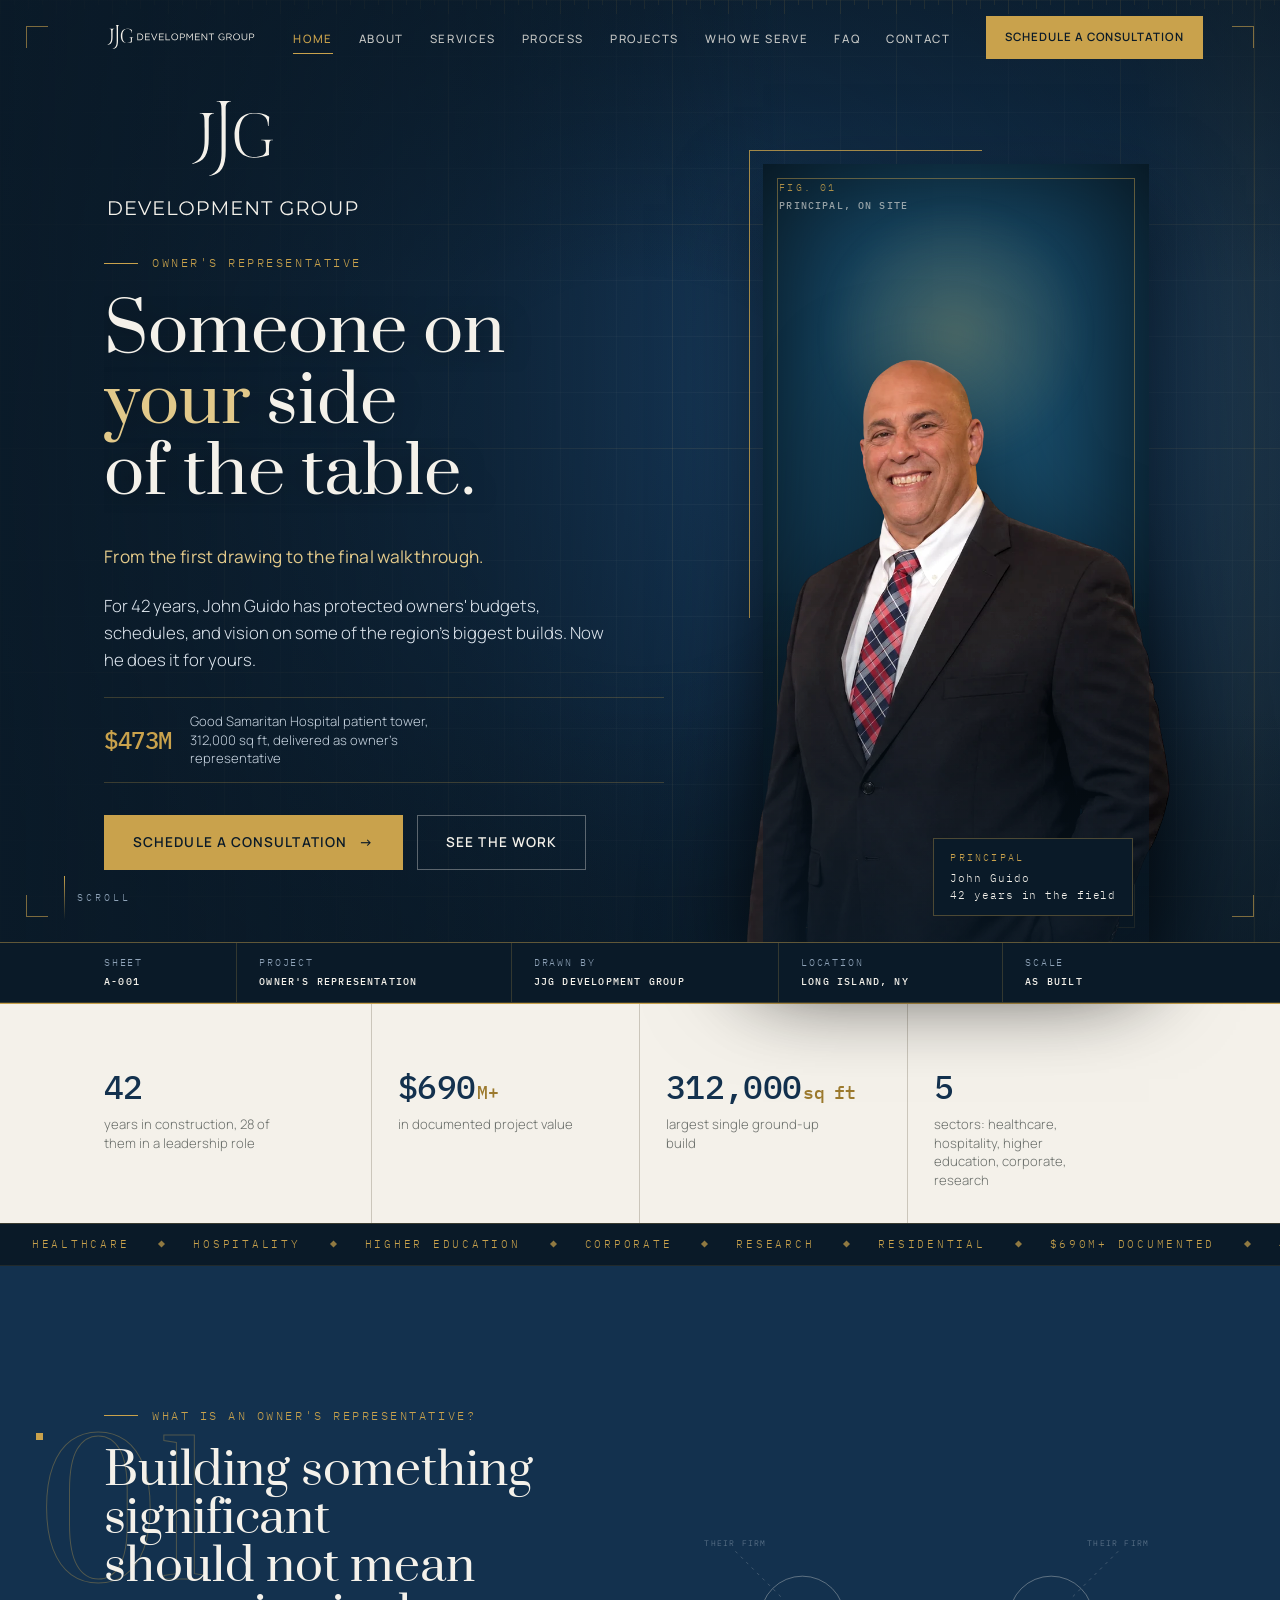
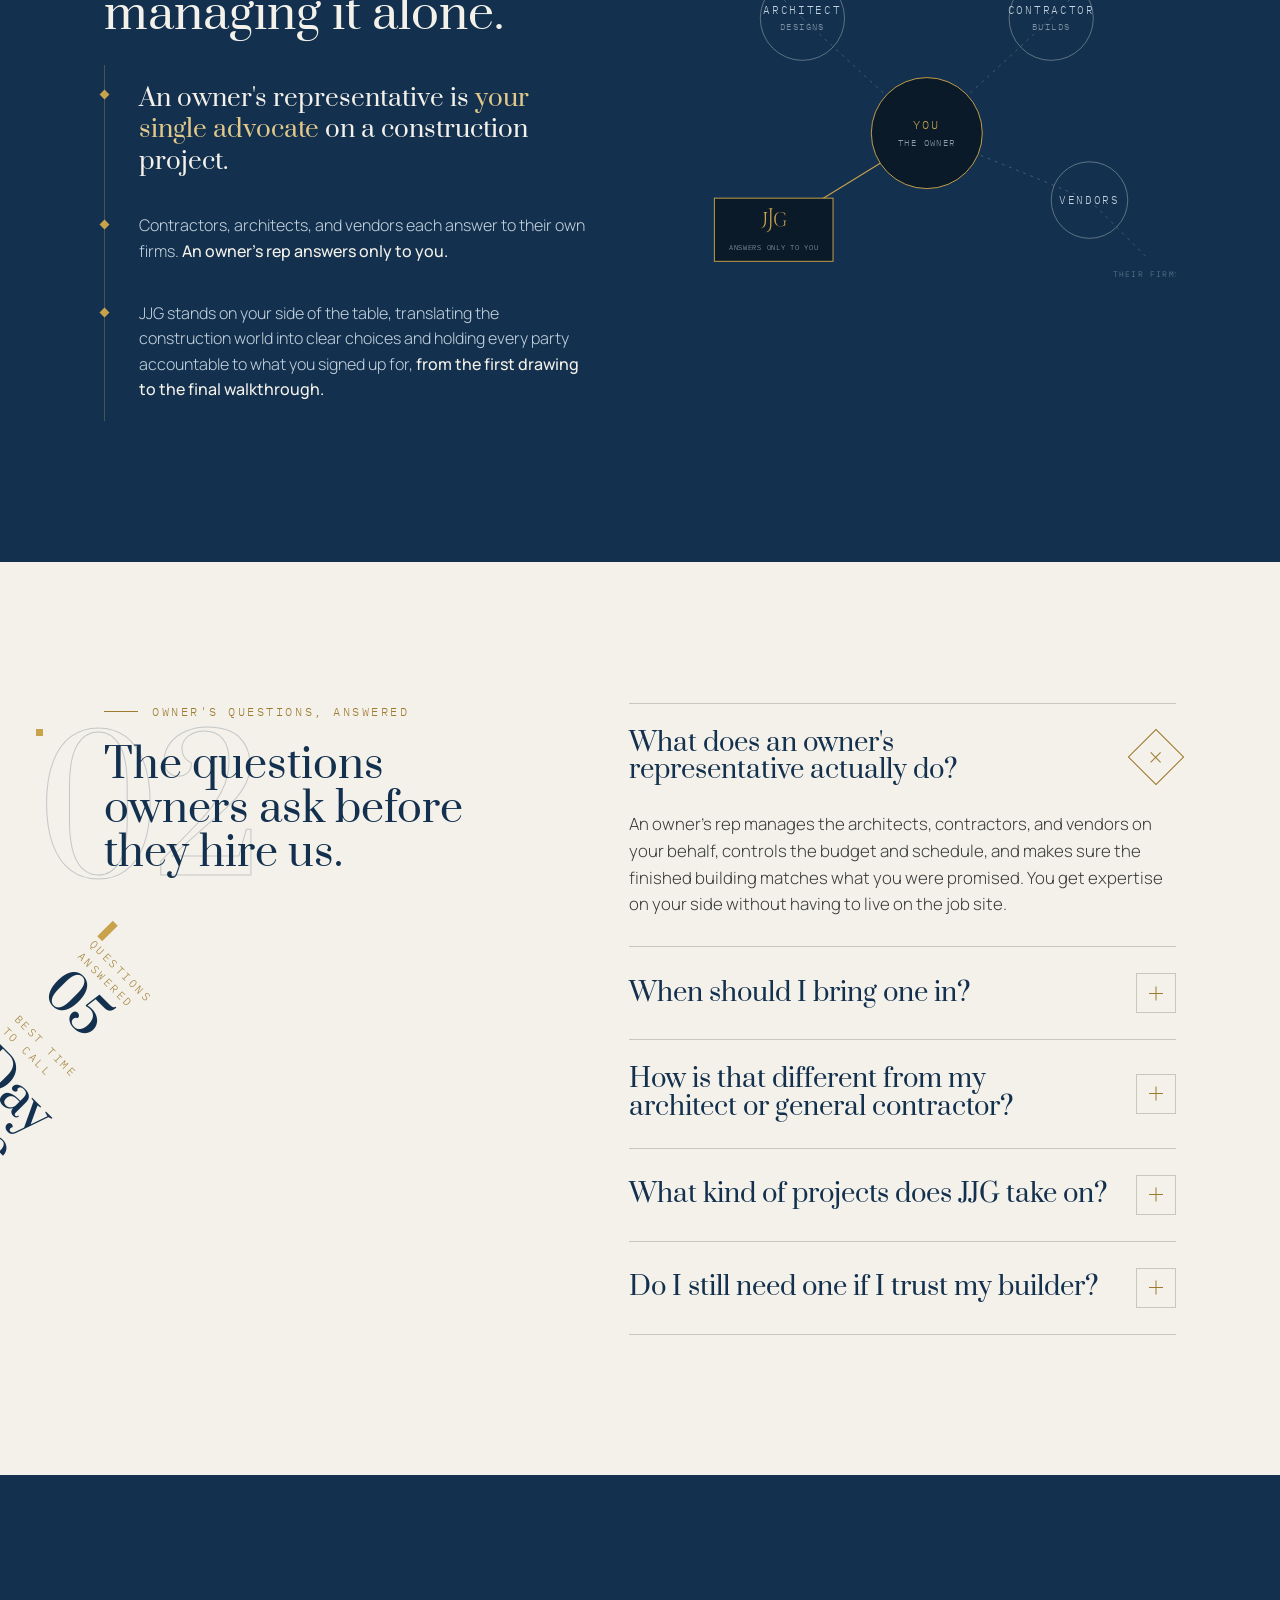
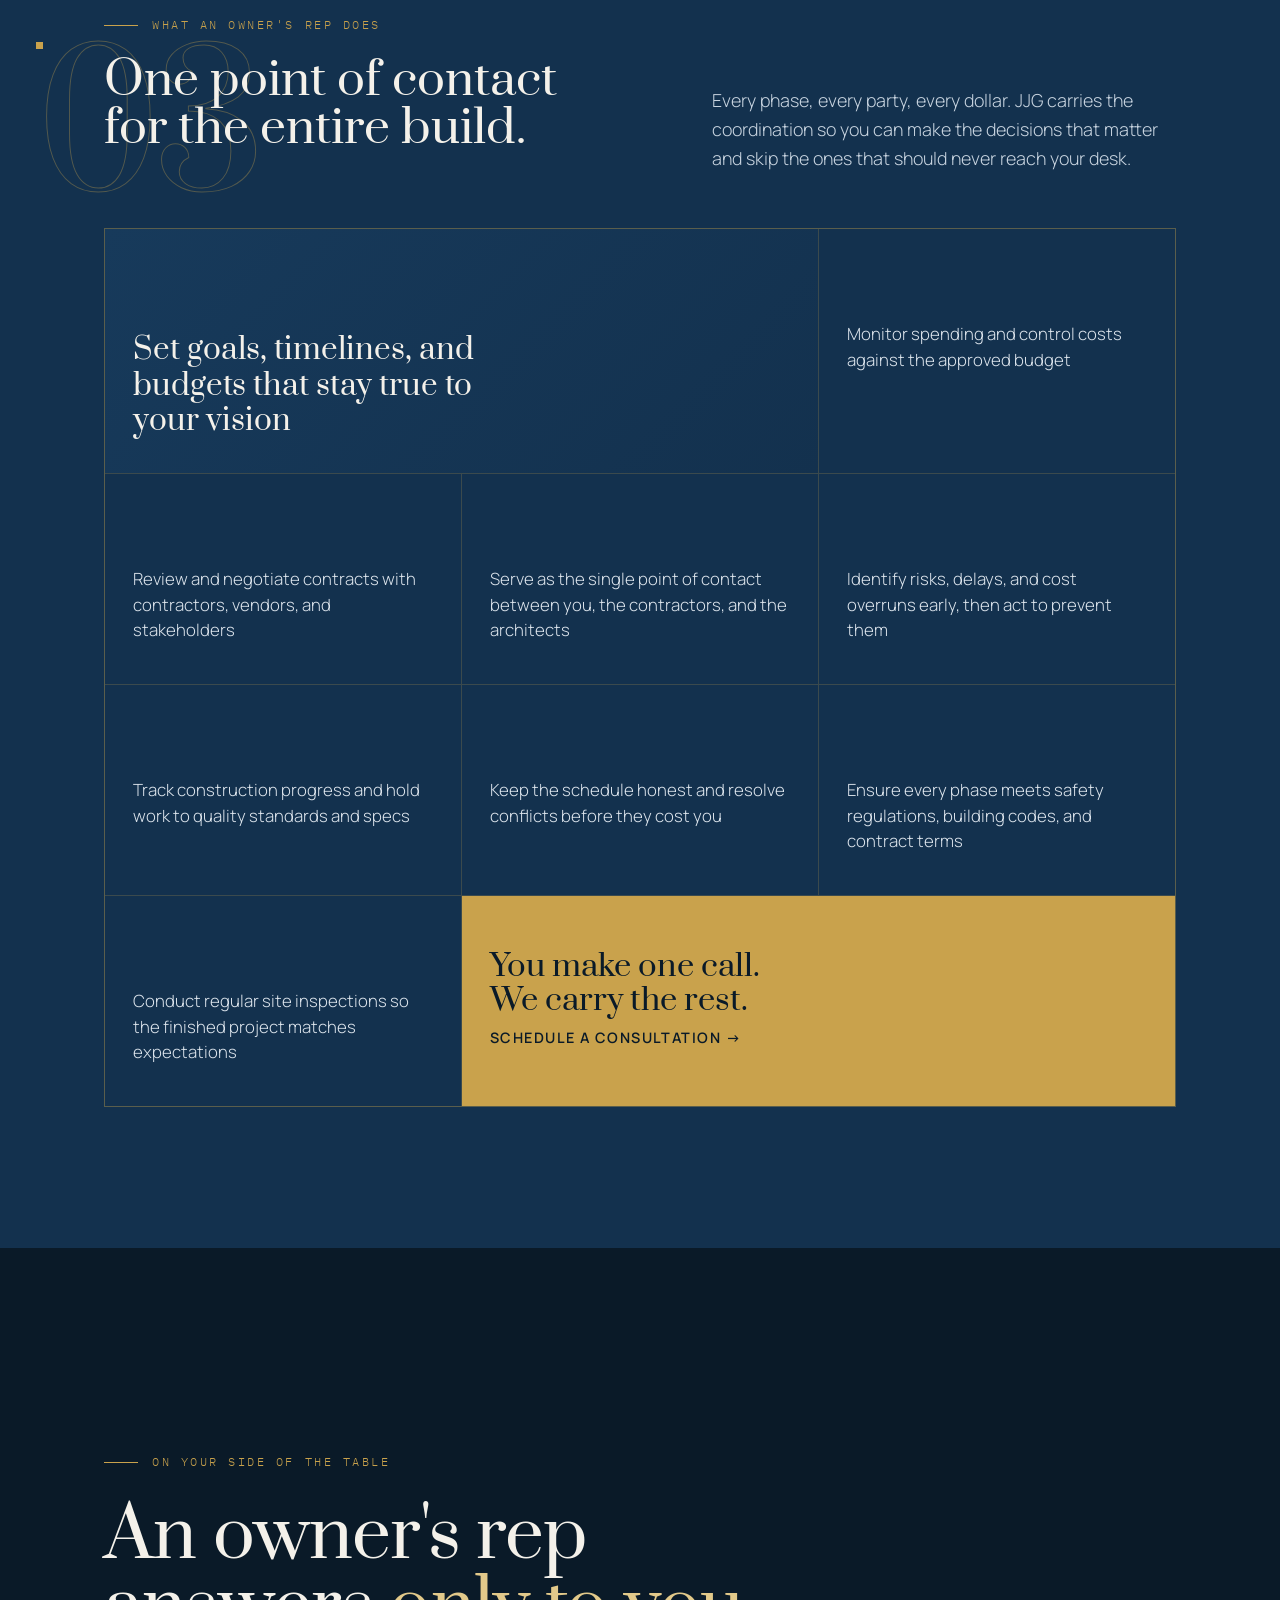
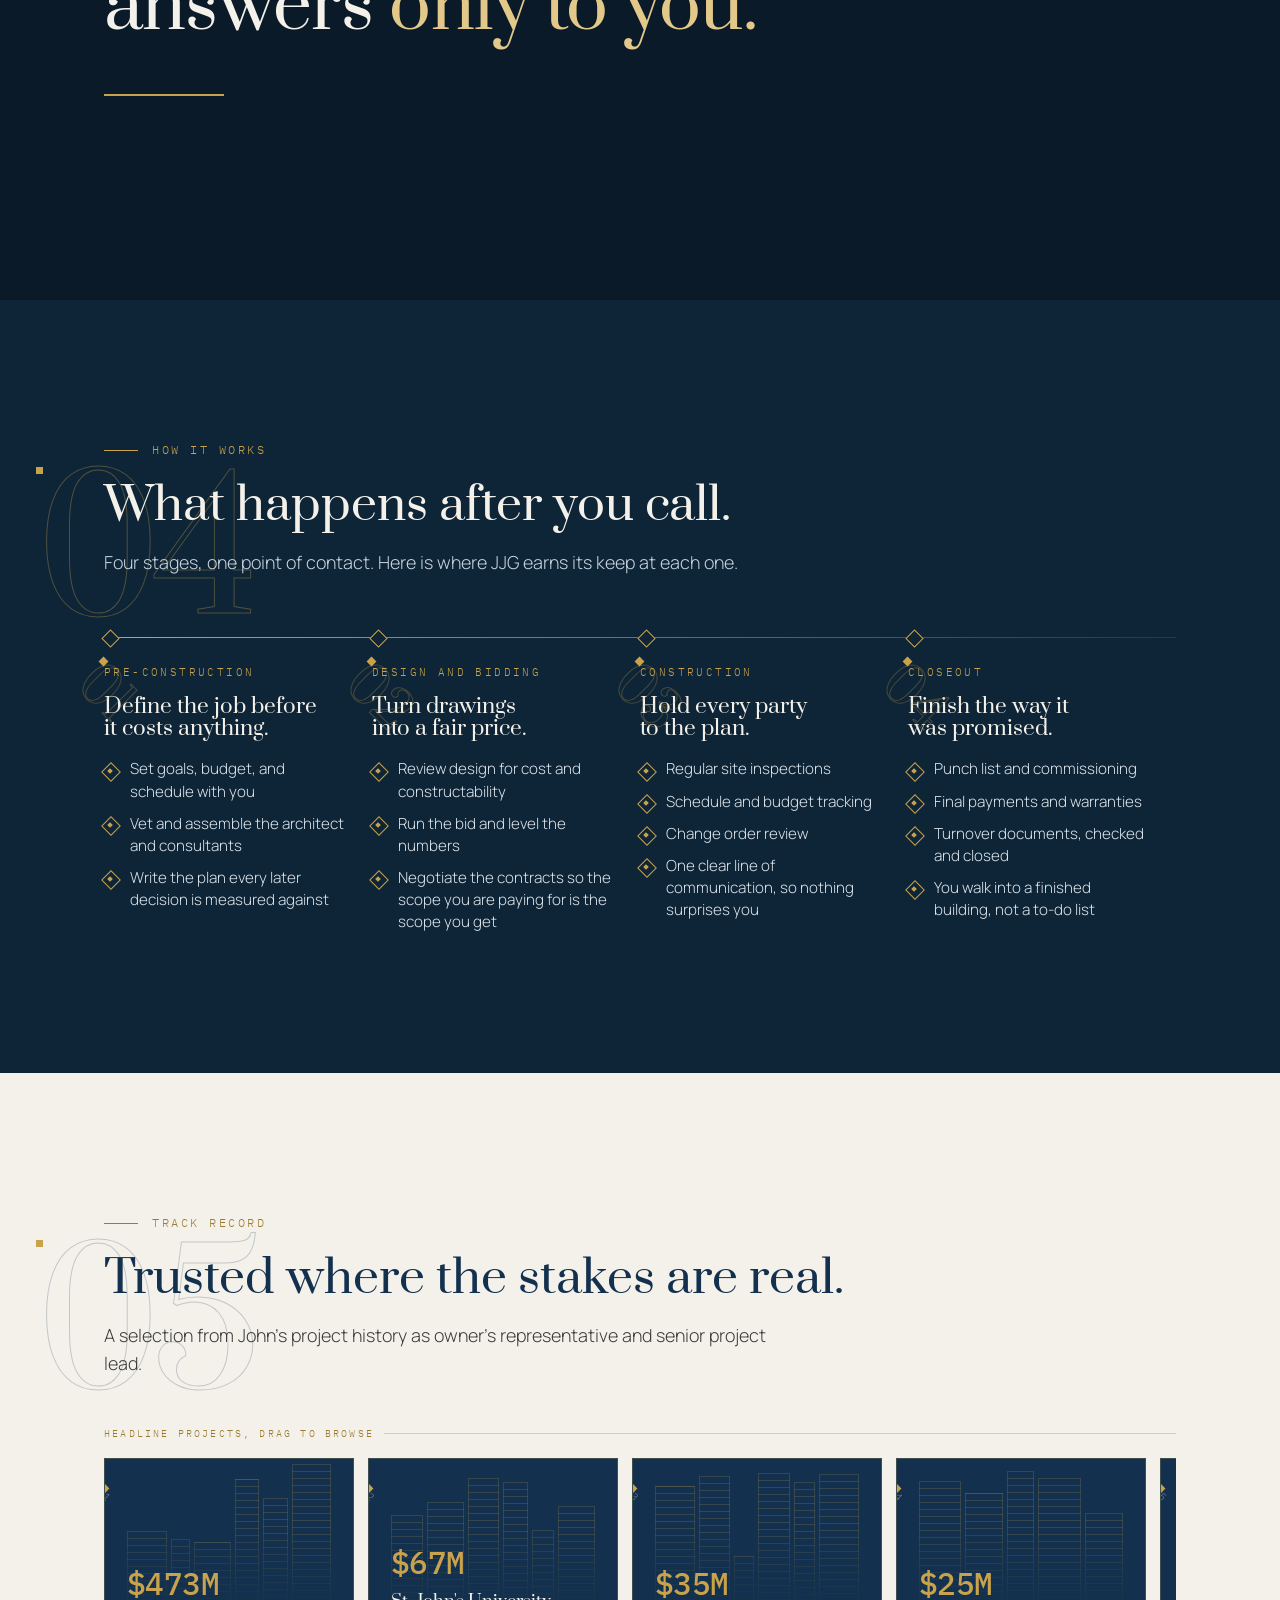
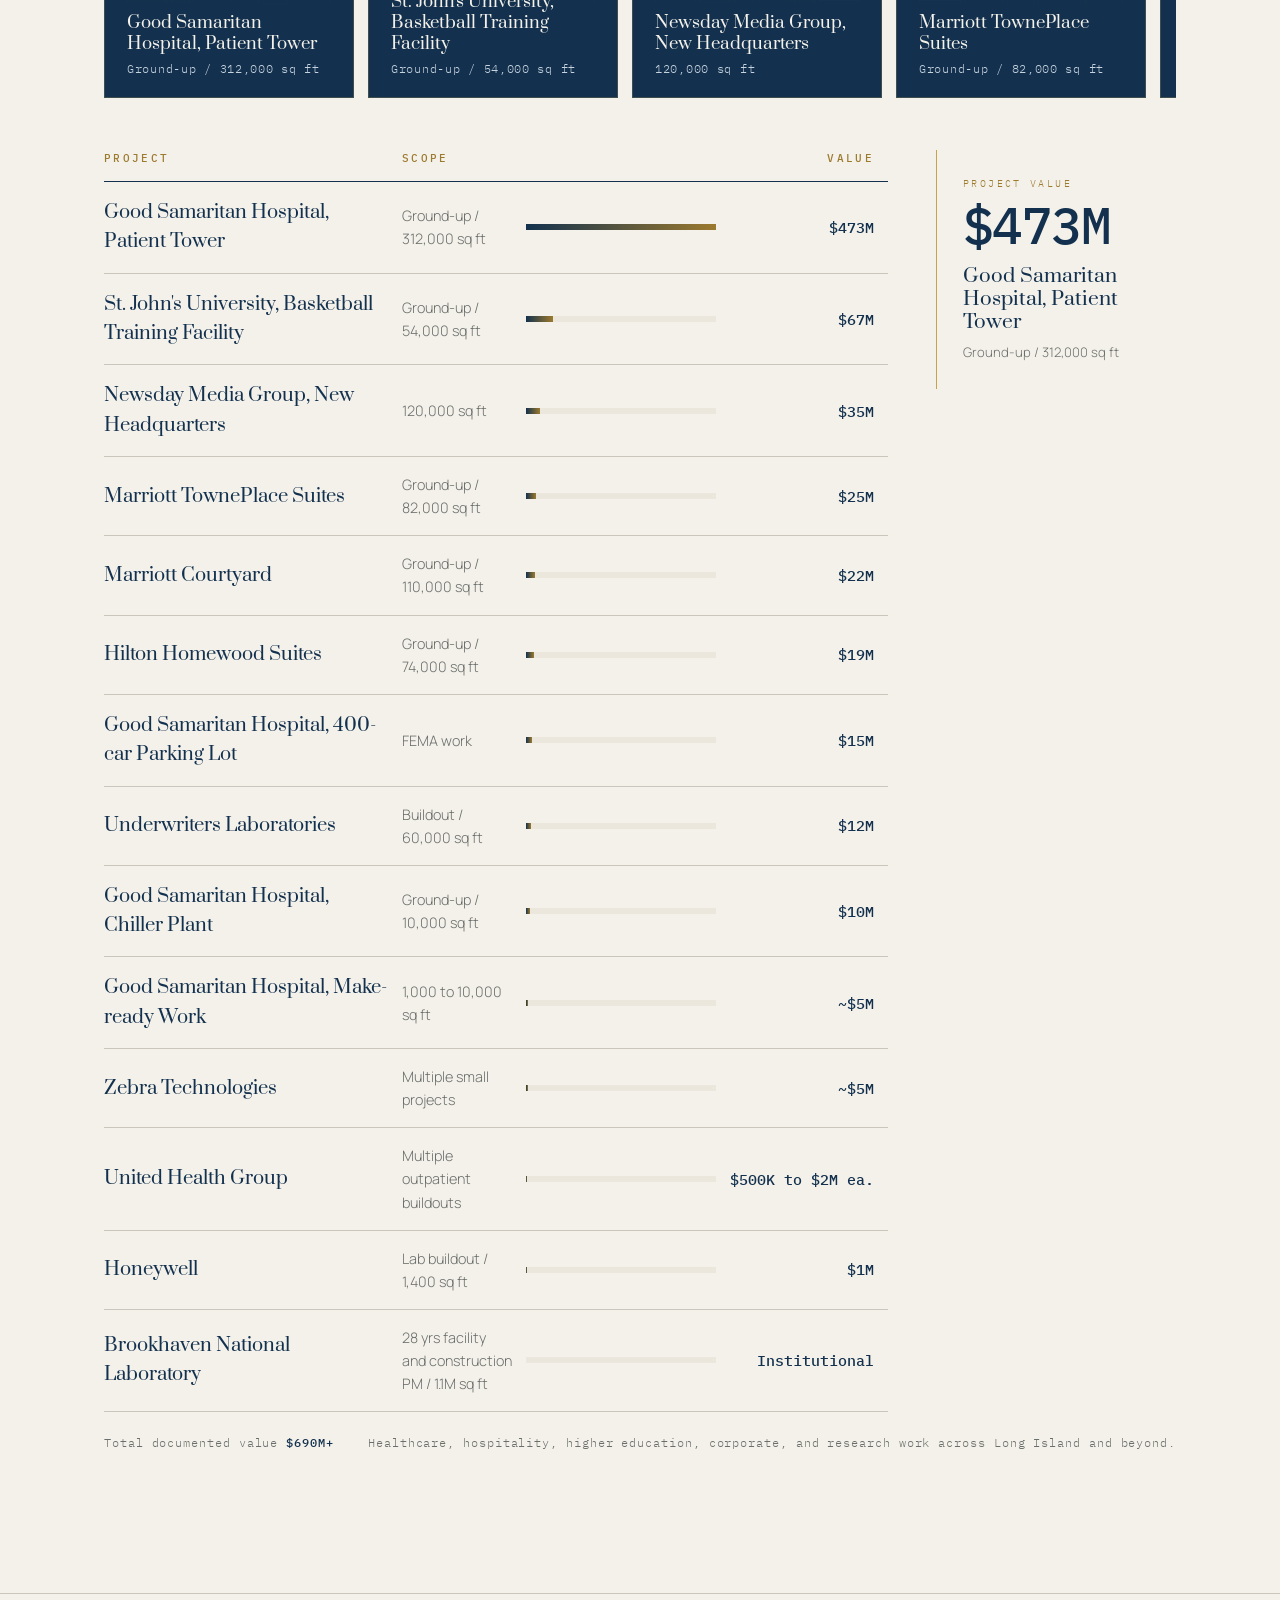
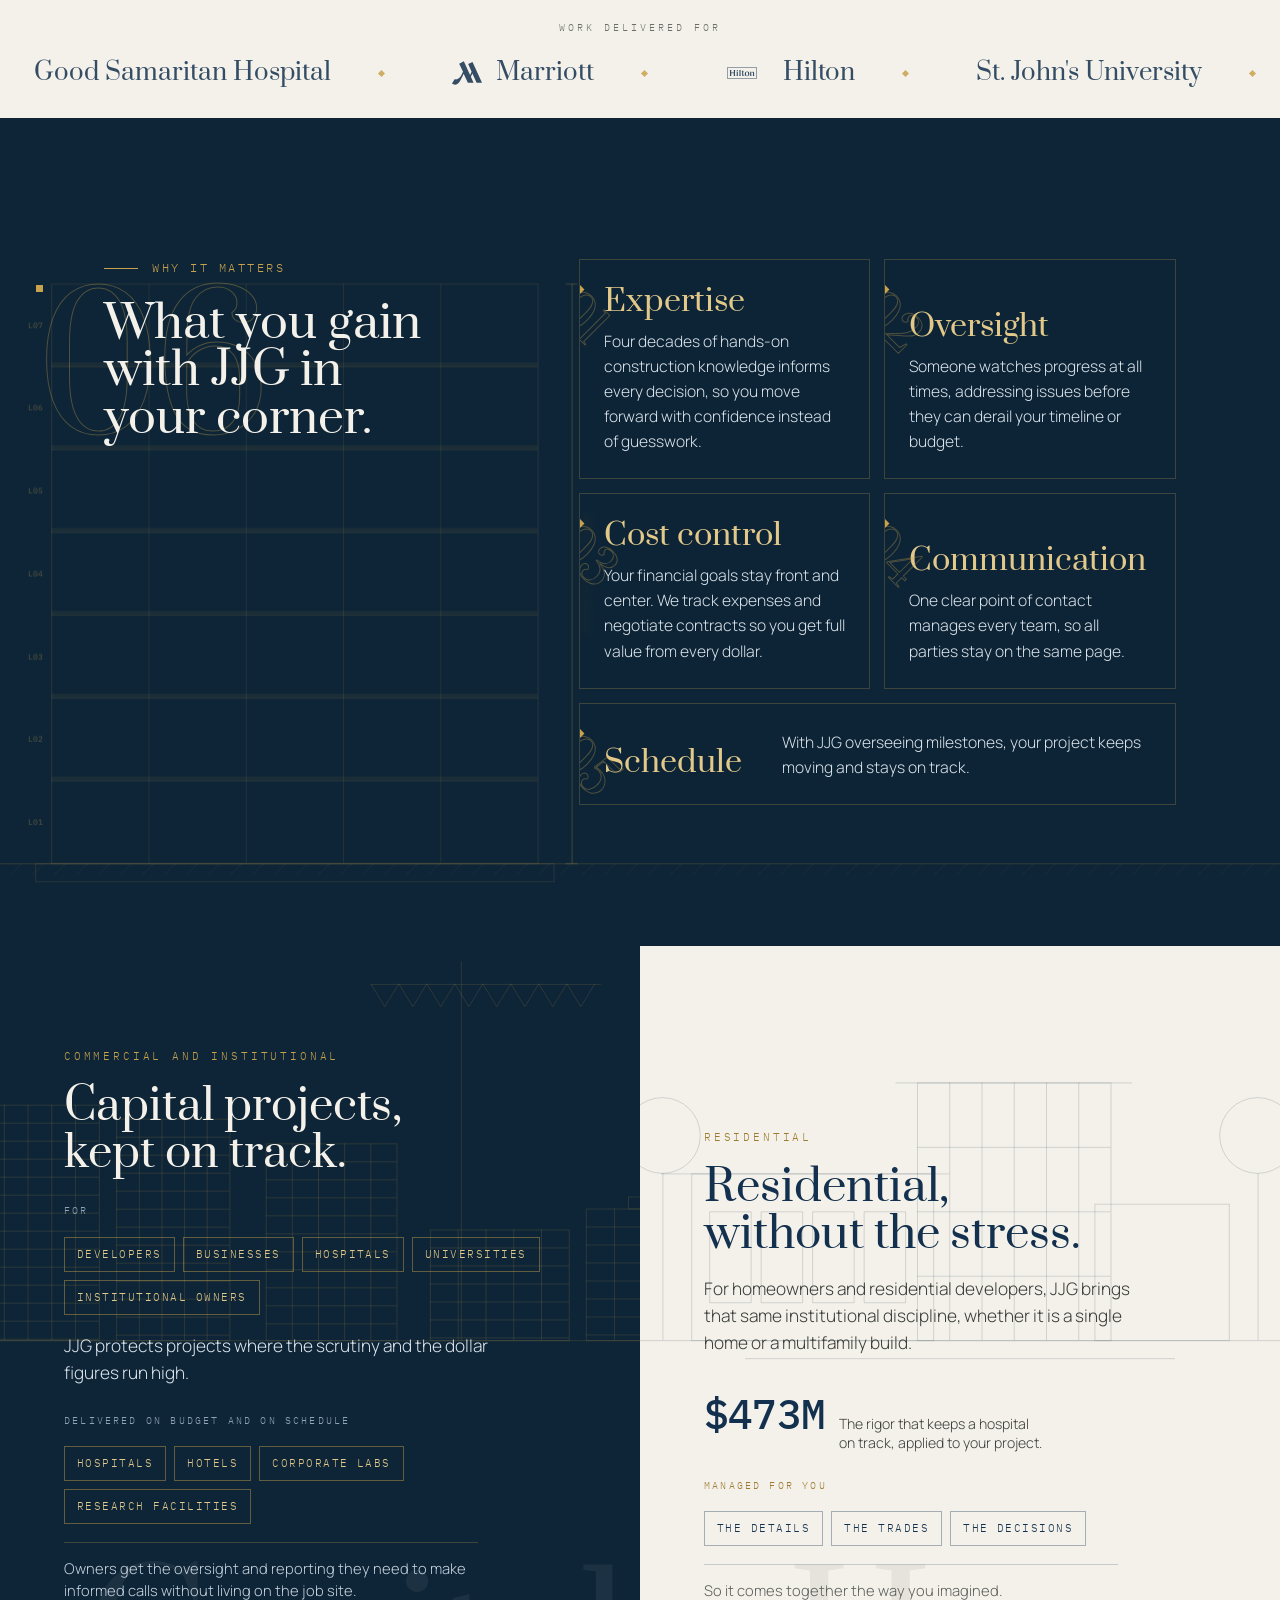
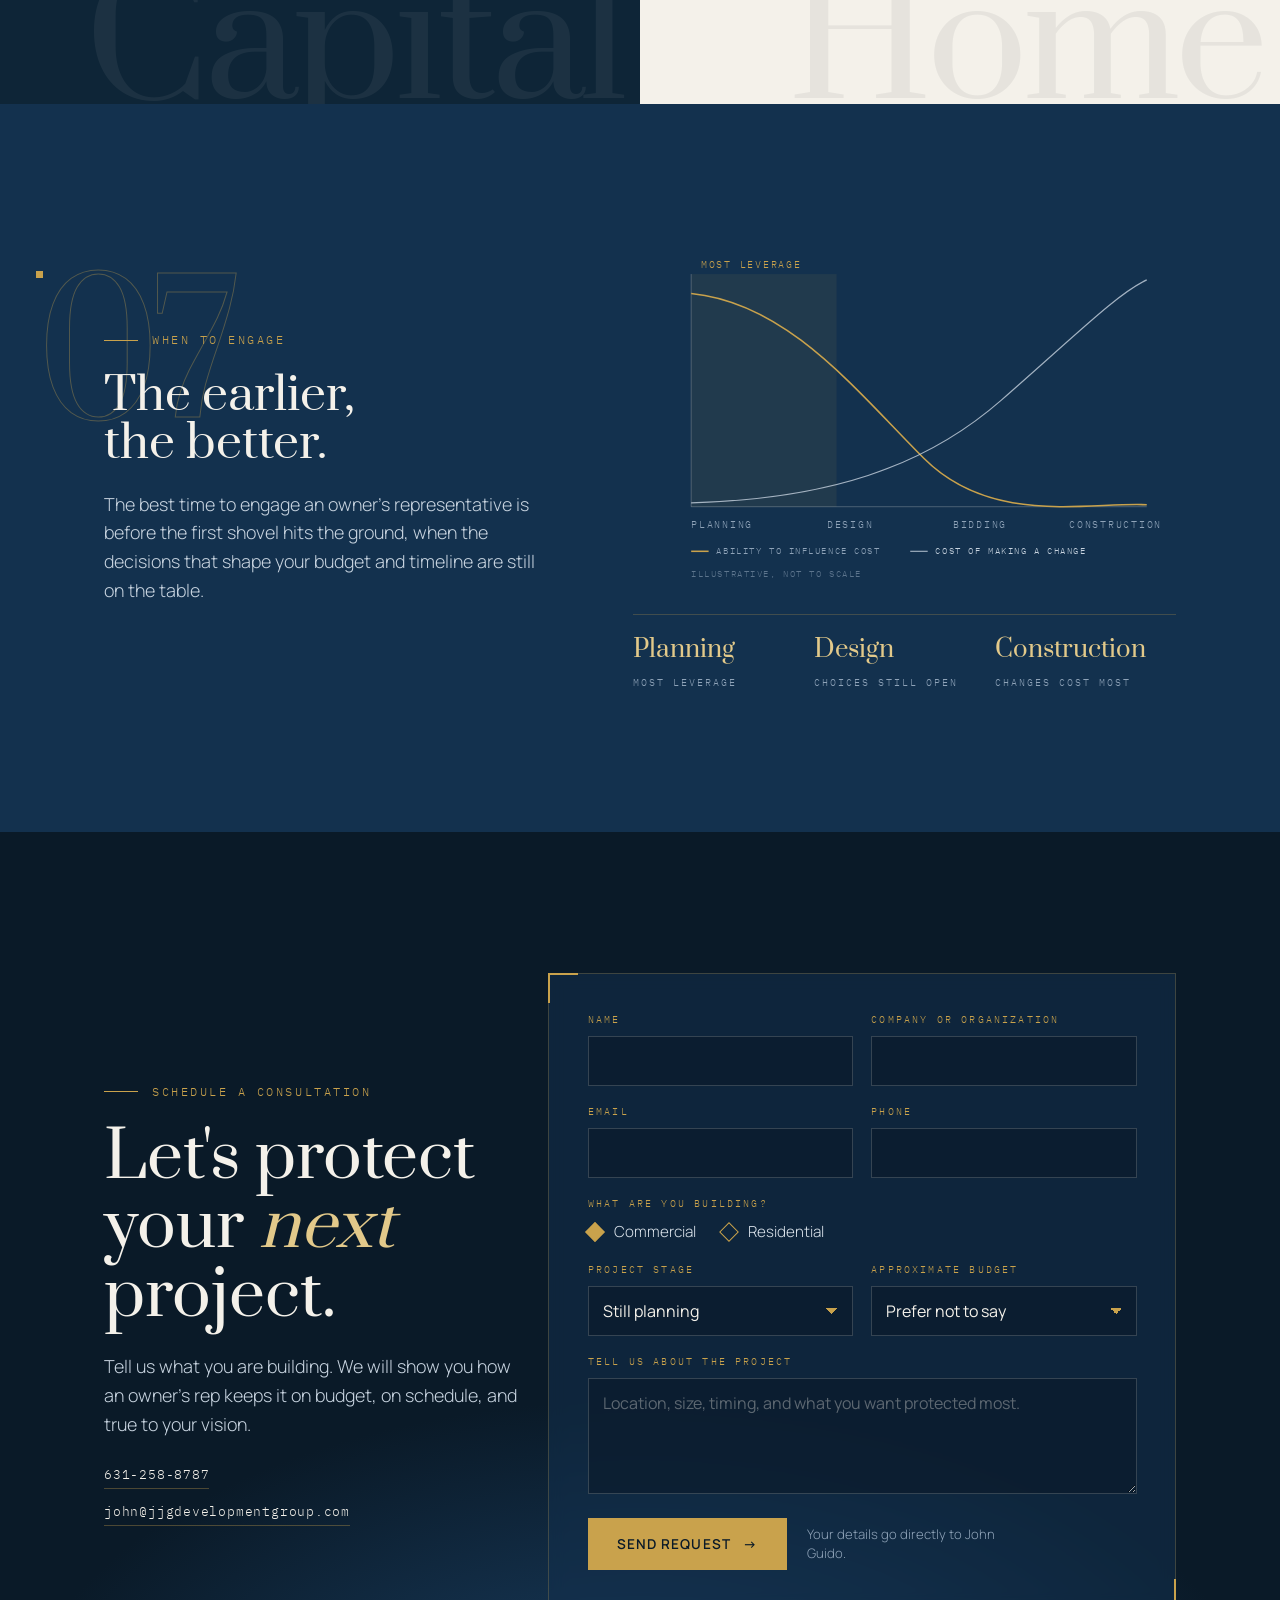
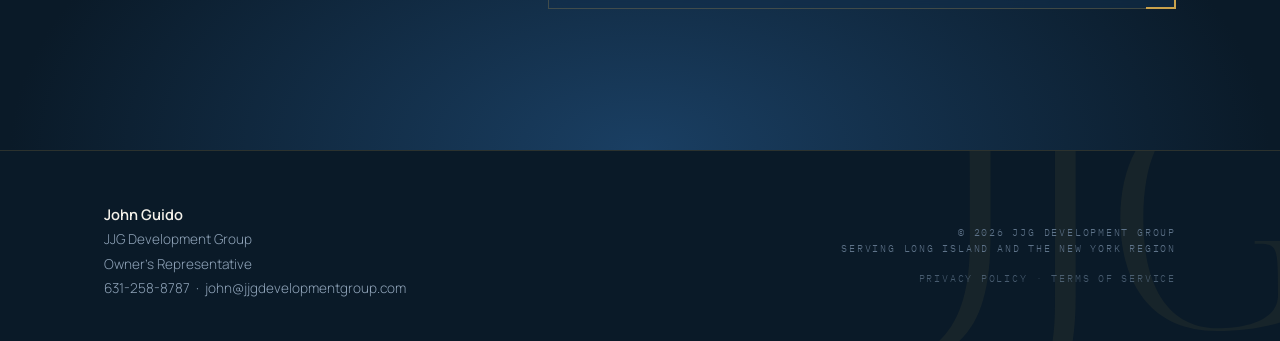
==== commit 38ff135b: "Crop above John's knuckles, and dial the break headline back The 1125 cut still caught the top of hi" ====
--- a/index.html
+++ b/index.html
@@ -250,7 +250,7 @@
 .break .wrap{position:relative;z-index:1;display:grid;grid-template-columns:1fr;gap:44px;max-width:var(--max)}
 .break .eyebrow{margin-bottom:30px}
 .break .bk-rule{width:120px;height:2px;background:var(--gold);margin-top:clamp(34px,4vw,54px)}
-.break h2{font-size:clamp(3rem,8.4vw,7rem);line-height:.98;letter-spacing:-.015em;max-width:15ch}
+.break h2{font-size:clamp(2.4rem,5.4vw,4.6rem);line-height:1.02;letter-spacing:-.012em;max-width:16ch}
 .break h2 em{font-style:normal;color:var(--gold-soft)}
 @media(max-width:900px){.break h2{max-width:none}}
 /* Project strip */
@@ -669,7 +669,7 @@
 </div>
 <figure class="hero-fig rv a5" style="margin:0">
 <span class="panel"></span><span class="hl"></span><span class="rim"></span><span class="coord">Fig. 01<b>Principal, on site</b></span><span class="arc"></span><span class="arc two"></span><span class="arc three"></span><span class="arc fill"></span>
-<img src="headshot.webp" alt="John Guido, founder of JJG Development Group" width="760" height="1125">
+<img src="headshot.webp" alt="John Guido, founder of JJG Development Group" width="760" height="1085">
 <figcaption class="tag"><span>Principal</span>John Guido<br>42 years in the field</figcaption>
 </figure>
 </div>
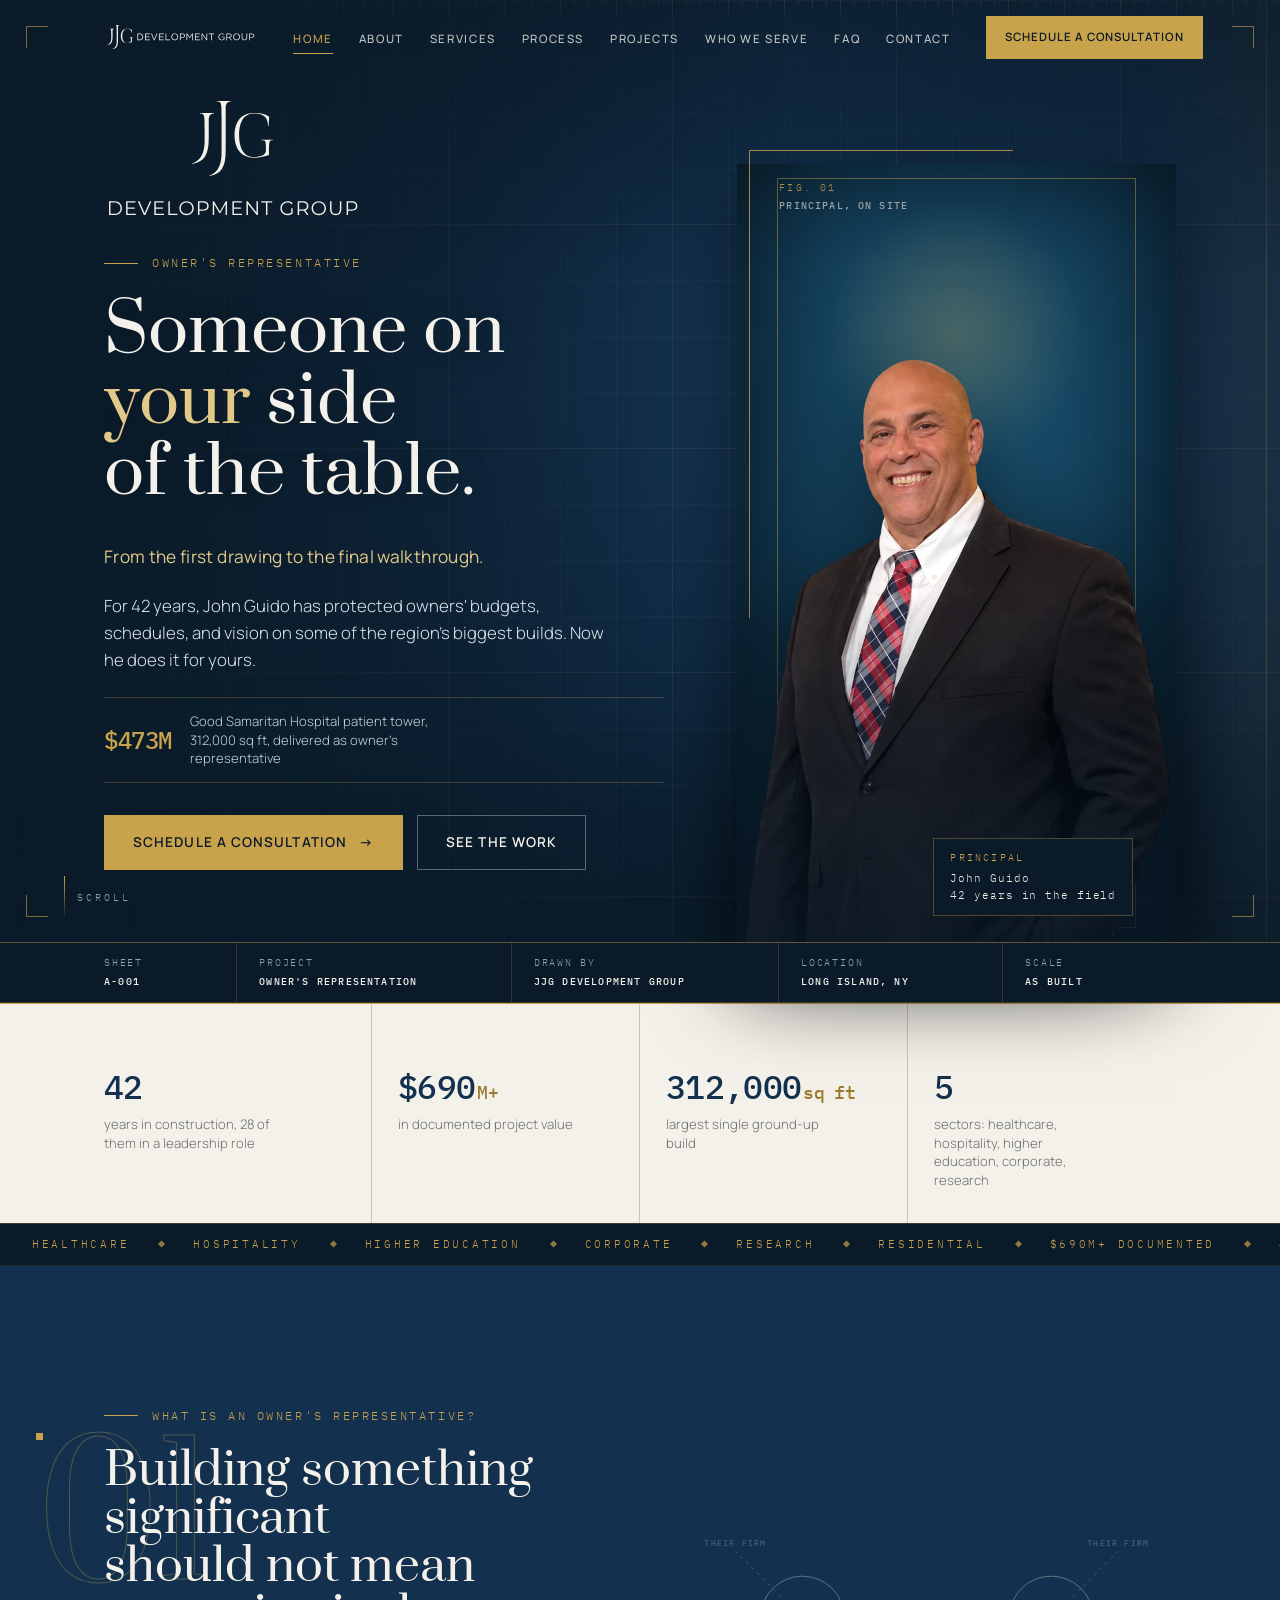
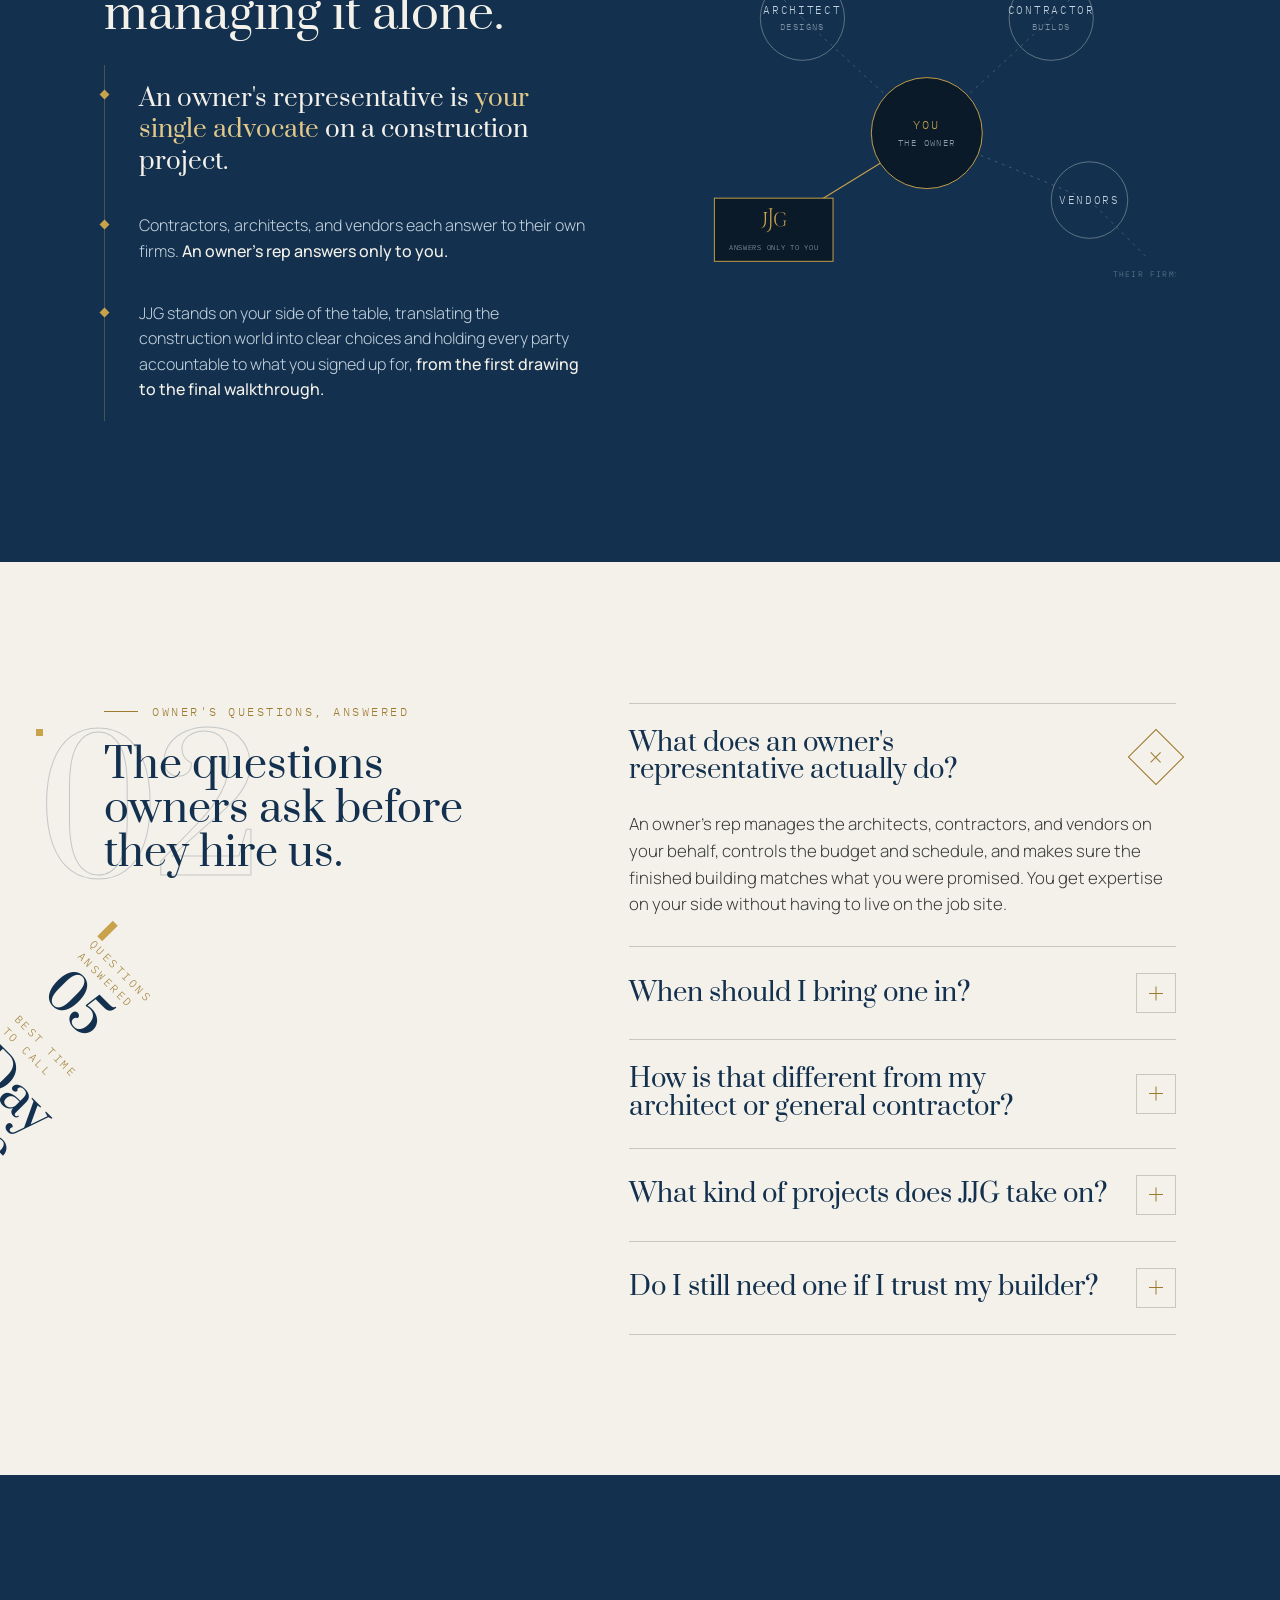
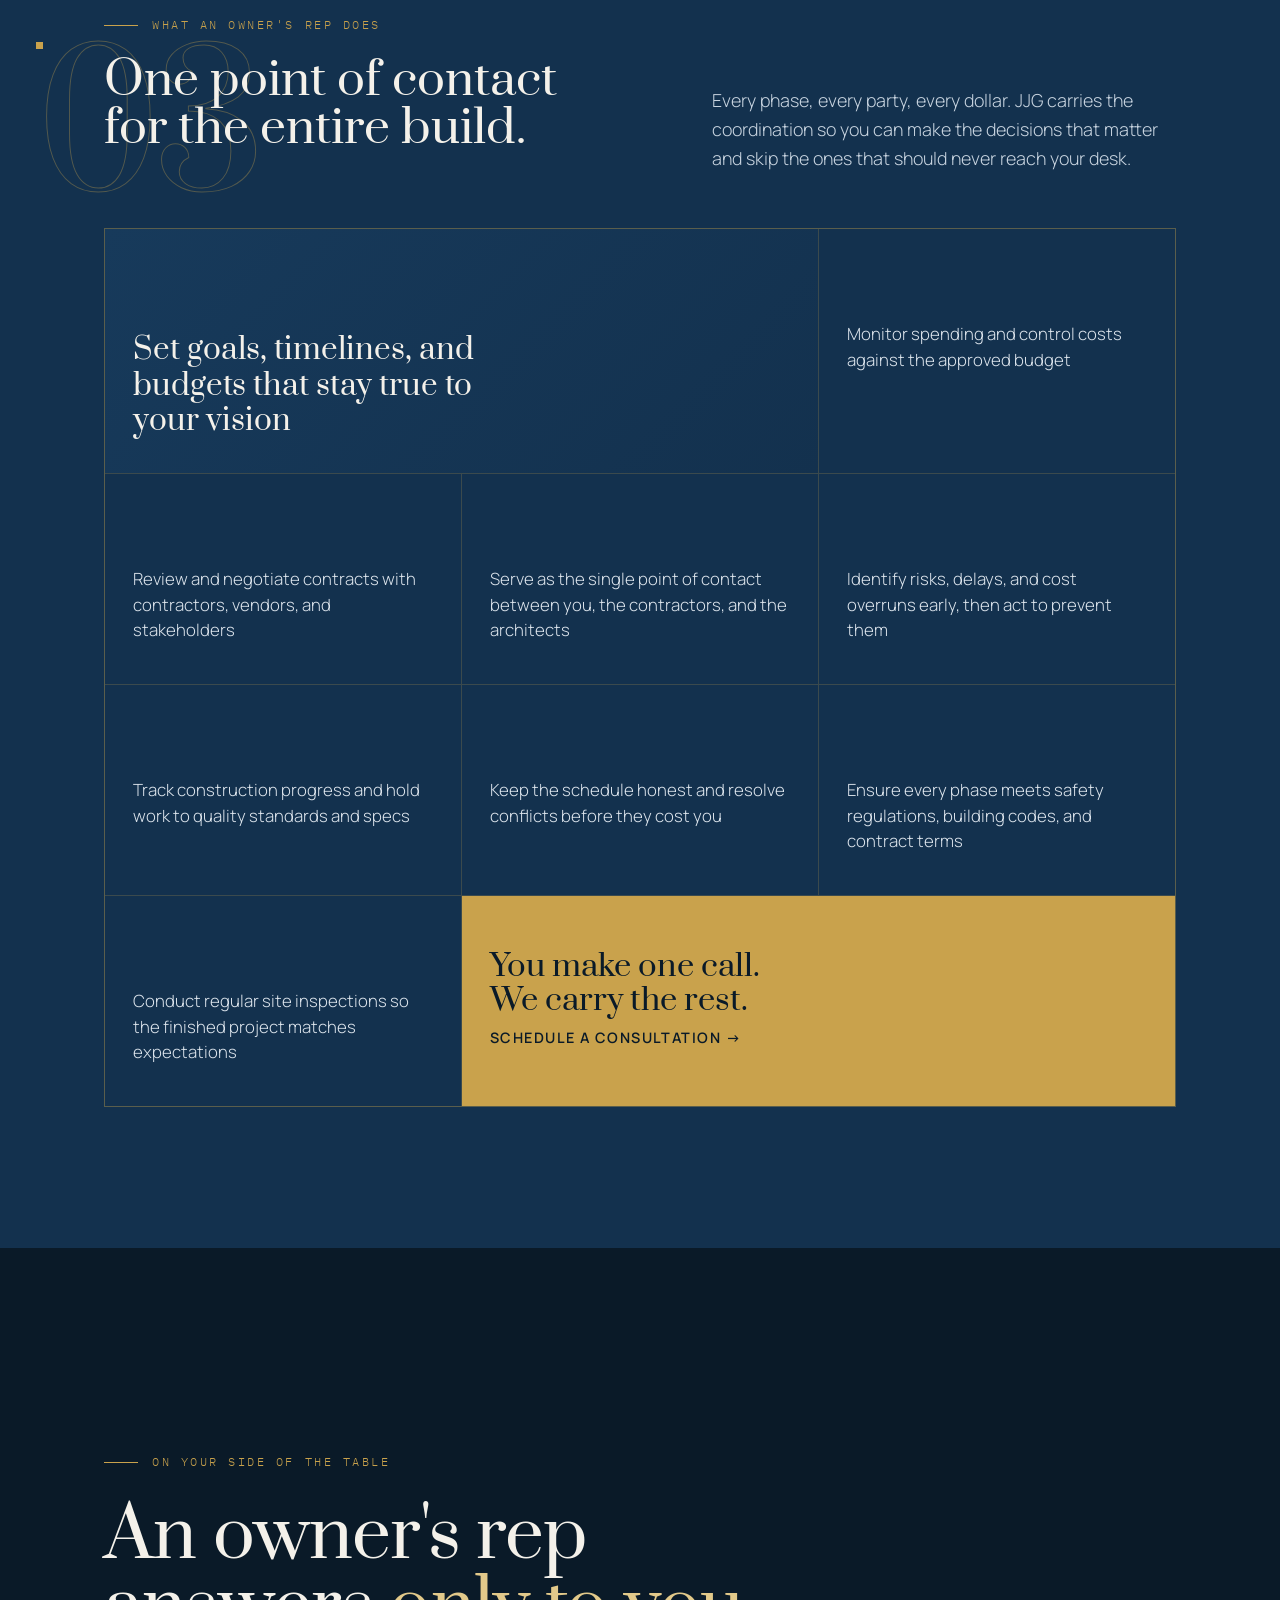
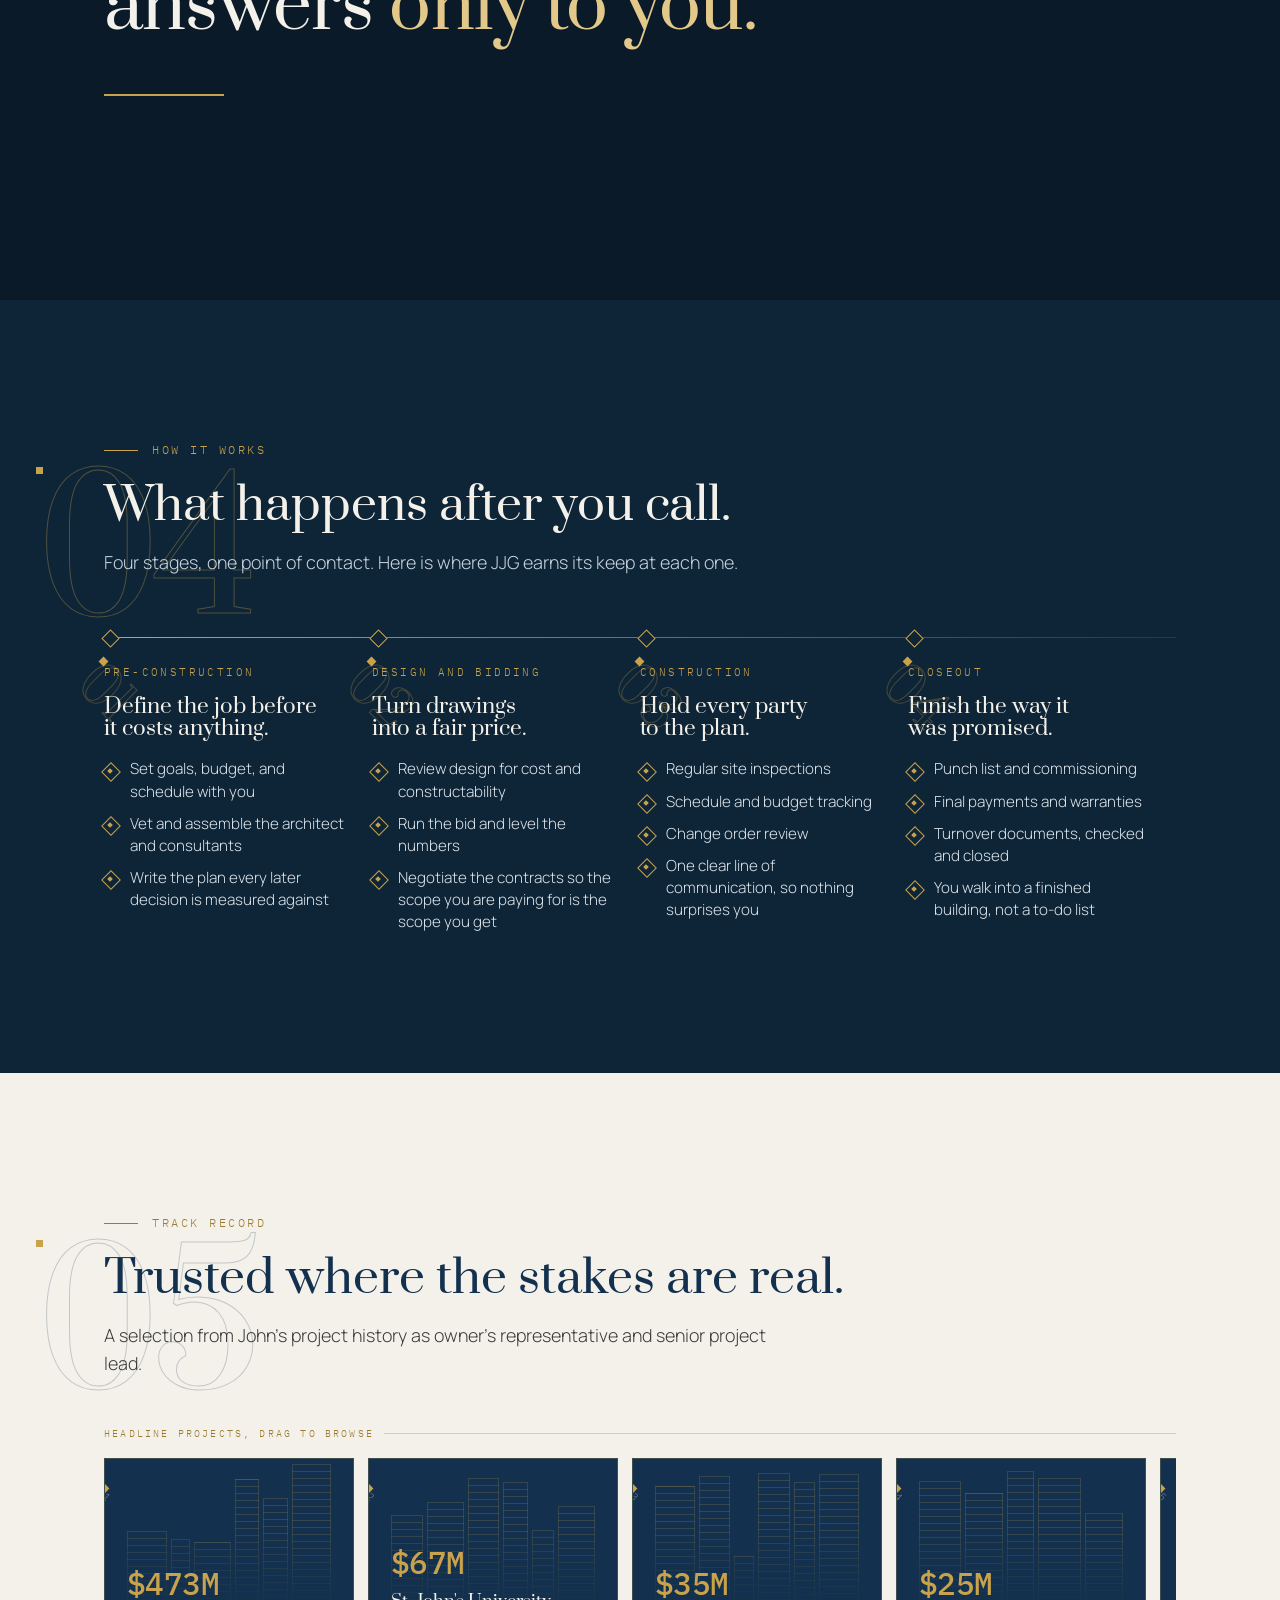
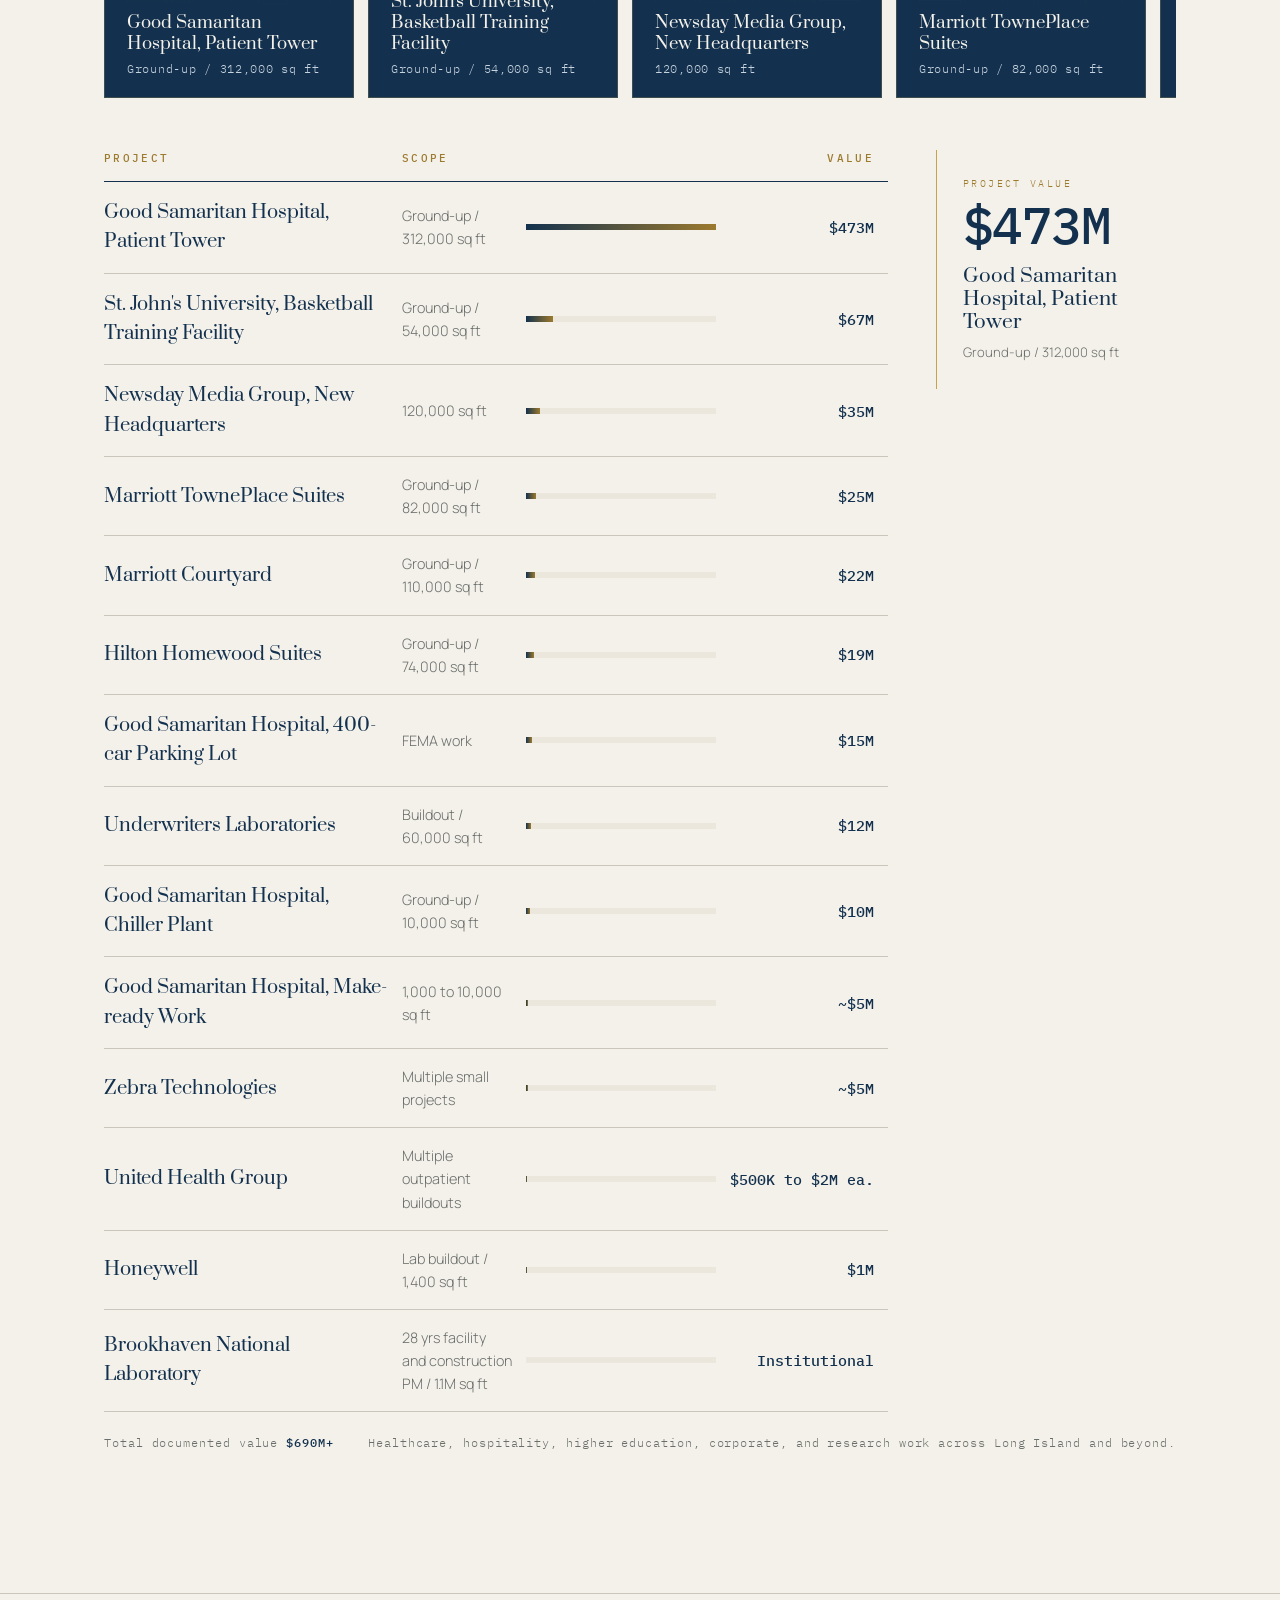
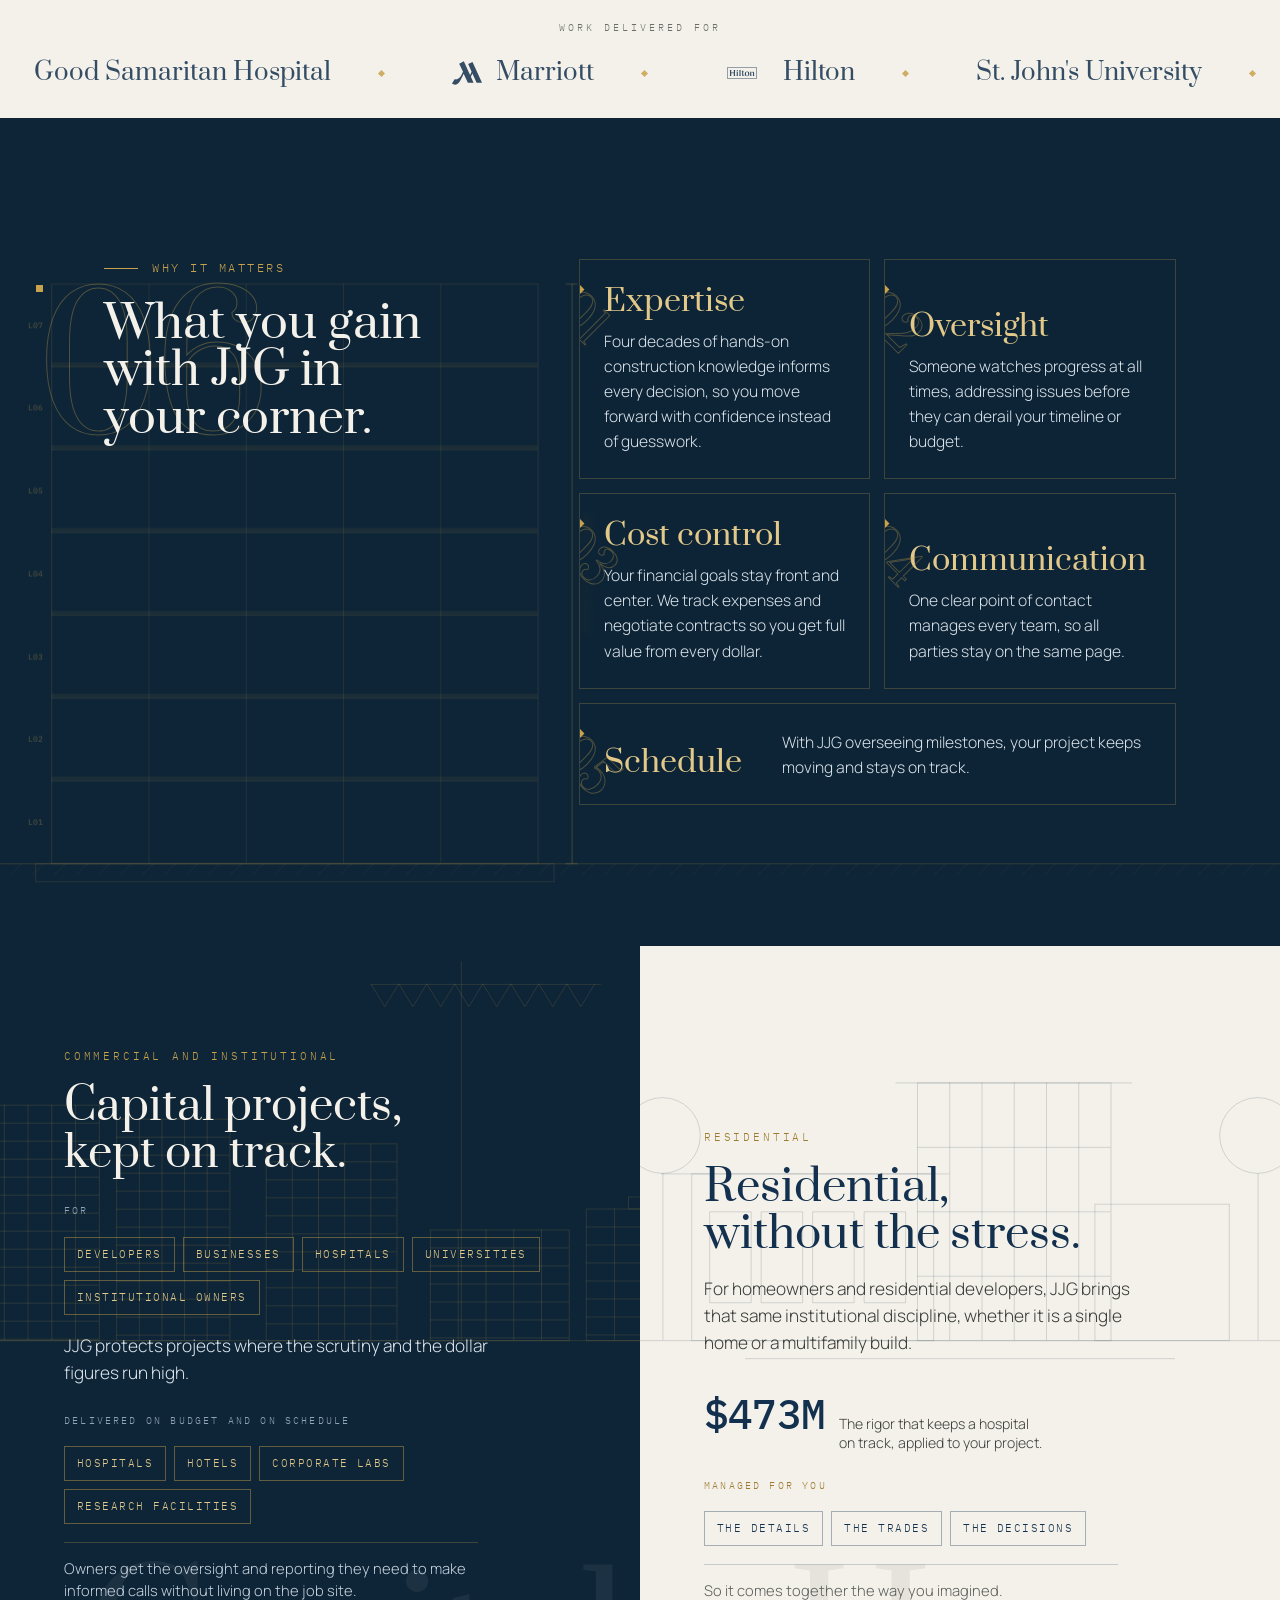
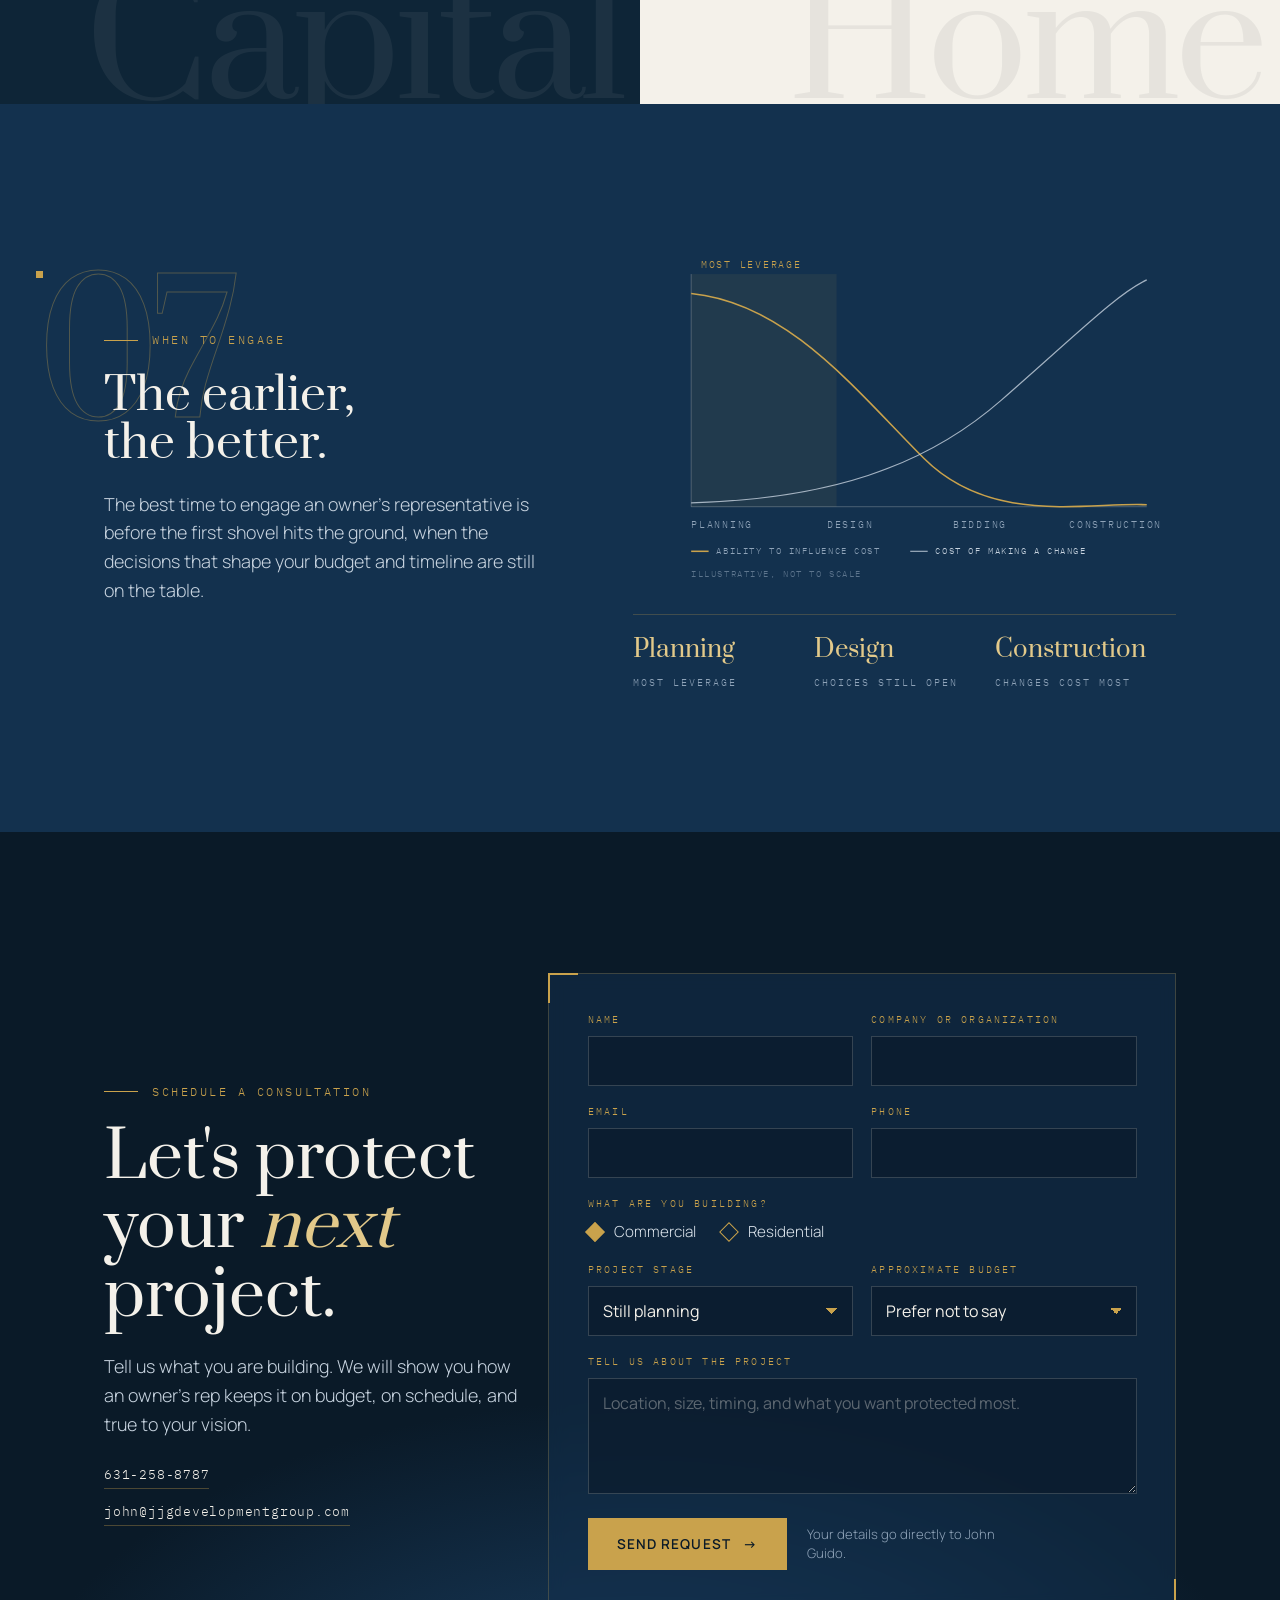
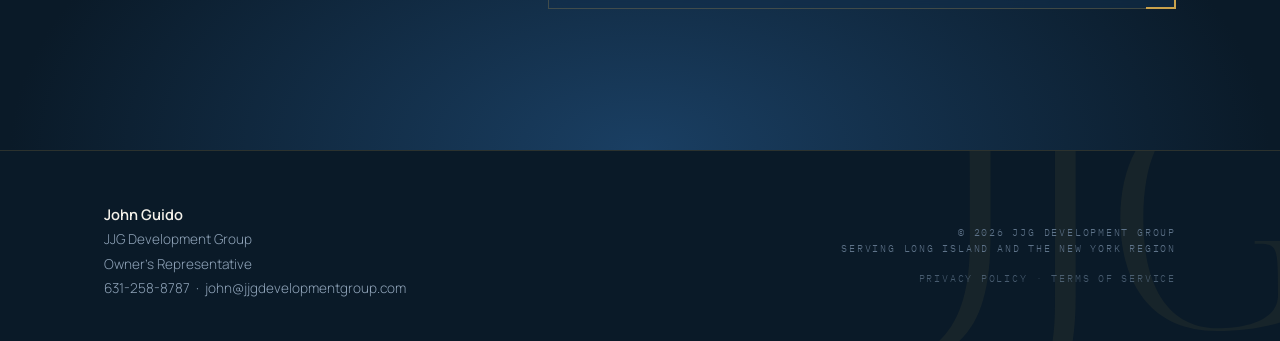
==== commit 29c3b90a: "Widen the hero panel so it covers John's full width The panel behind him was inset 6% each side of t" ====
--- a/index.html
+++ b/index.html
@@ -209,10 +209,10 @@
 }
 
 /* ===== Elements pass: cinematic portrait, title block, chapters, break, strip, motion ===== */
-.hero-fig .panel{position:absolute;left:6%;right:6%;top:8%;bottom:0;z-index:0;background:radial-gradient(120% 90% at 50% 30%,#1E5A7A 0%,#123B55 38%,#0A1A28 100%);box-shadow:inset 0 0 120px rgba(0,0,0,.65),0 40px 80px rgba(0,0,0,.5)}
-.hero-fig .panel::before{content:"";position:absolute;inset:14px;border:1px solid rgba(201,162,76,.45);pointer-events:none}
-.hero-fig .panel::after{content:"";position:absolute;left:-14px;top:-14px;width:60%;height:60%;border-left:1px solid var(--gold);border-top:1px solid var(--gold);opacity:.8}
-.hero-fig .rim{position:absolute;z-index:3;left:6%;right:6%;top:8%;bottom:0;pointer-events:none;background:linear-gradient(180deg,transparent 55%,rgba(10,26,40,.75) 100%)}
+.hero-fig .panel{position:absolute;left:0;right:0;top:8%;bottom:0;z-index:0;background:radial-gradient(120% 90% at 50% 30%,#1E5A7A 0%,#123B55 38%,#0A1A28 100%);box-shadow:inset 0 0 120px rgba(0,0,0,.65),0 40px 80px rgba(0,0,0,.5)}
+.hero-fig .panel::before{content:"";position:absolute;inset:14px 40px;border:1px solid rgba(201,162,76,.45);pointer-events:none}
+.hero-fig .panel::after{content:"";position:absolute;left:12px;top:-14px;width:60%;height:60%;border-left:1px solid var(--gold);border-top:1px solid var(--gold);opacity:.8}
+.hero-fig .rim{position:absolute;z-index:3;left:0;right:0;top:8%;bottom:0;pointer-events:none;background:linear-gradient(180deg,transparent 55%,rgba(10,26,40,.75) 100%)}
 .hero-fig .hl{position:absolute;z-index:1;left:50%;top:10%;width:70%;aspect-ratio:1;transform:translateX(-50%);border-radius:50%;background:radial-gradient(circle,rgba(201,162,76,.28),rgba(201,162,76,0) 60%);filter:blur(10px)}
 .hero-fig .arc,.hero-fig .arc.two,.hero-fig .arc.three,.hero-fig .arc.fill{display:none}
 .hero-fig img{margin-bottom:0;filter:drop-shadow(0 30px 50px rgba(0,0,0,.55)) contrast(1.04) saturate(.92)}
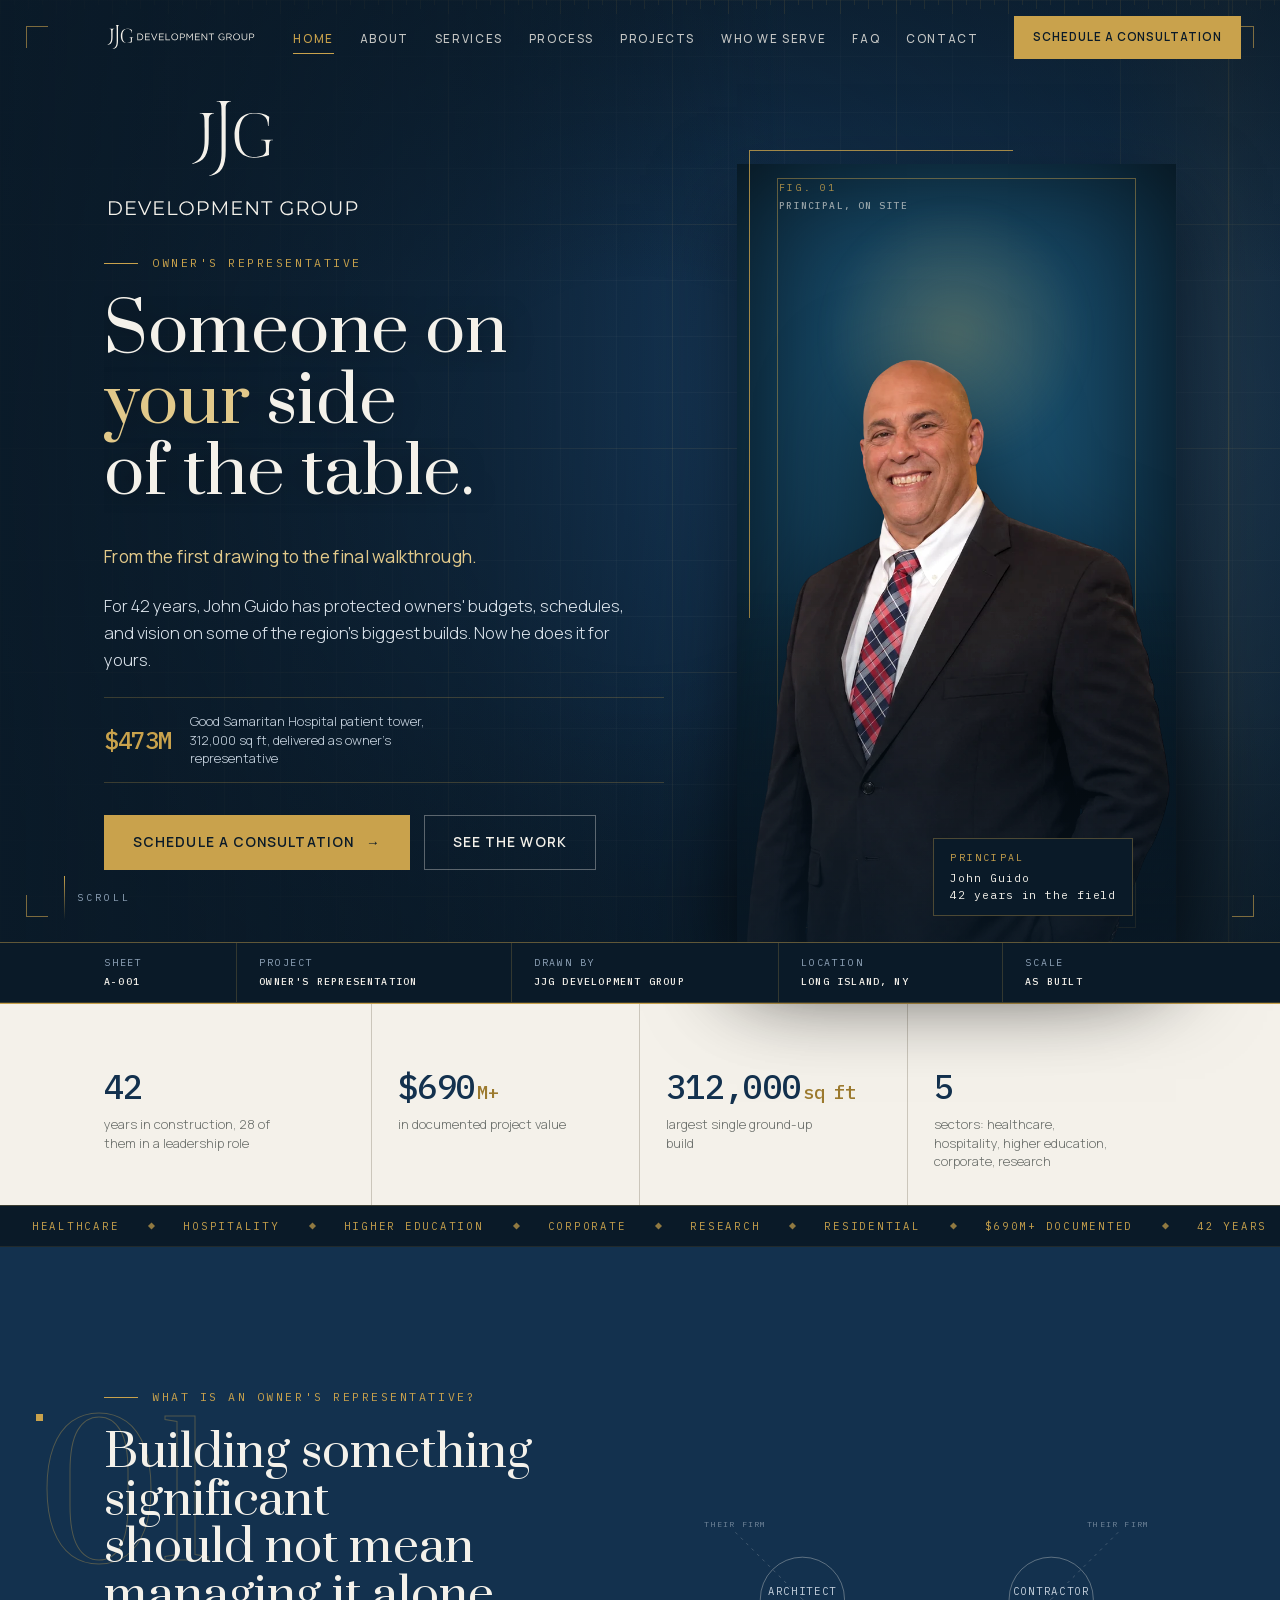
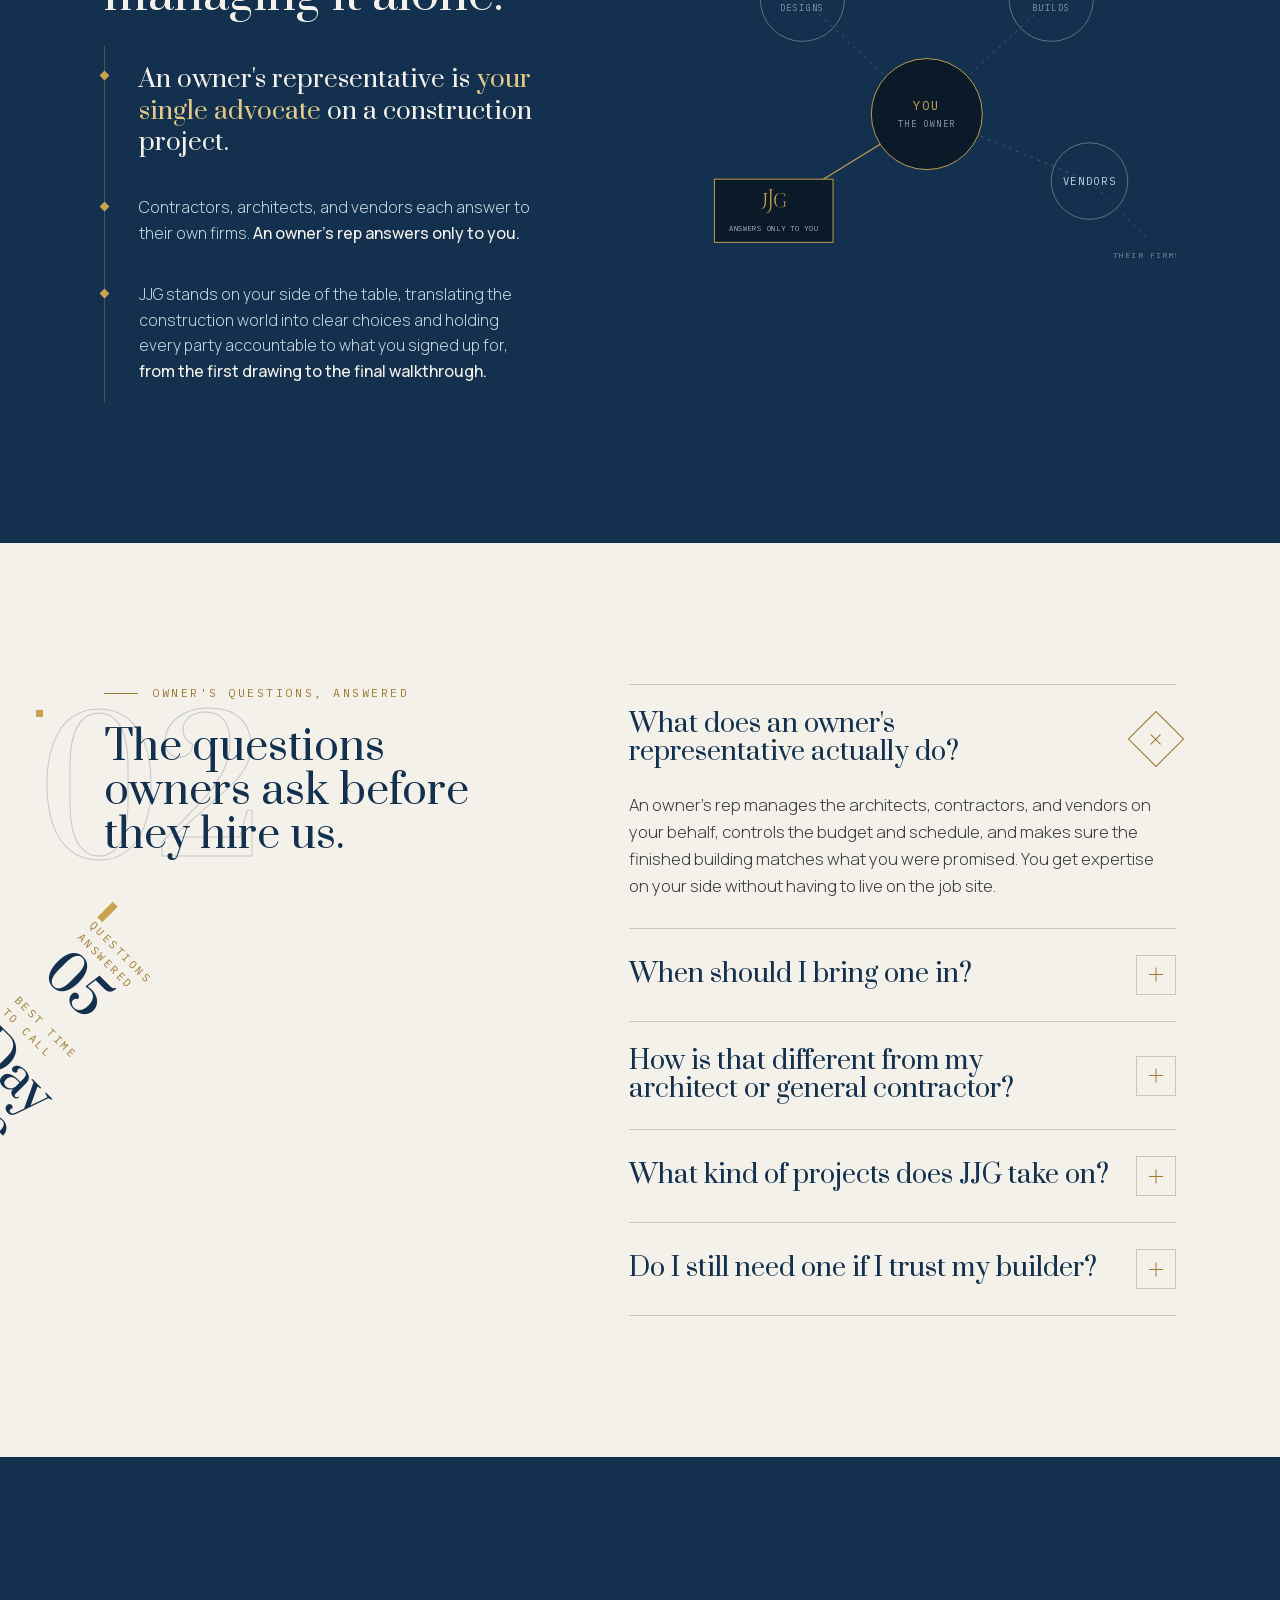
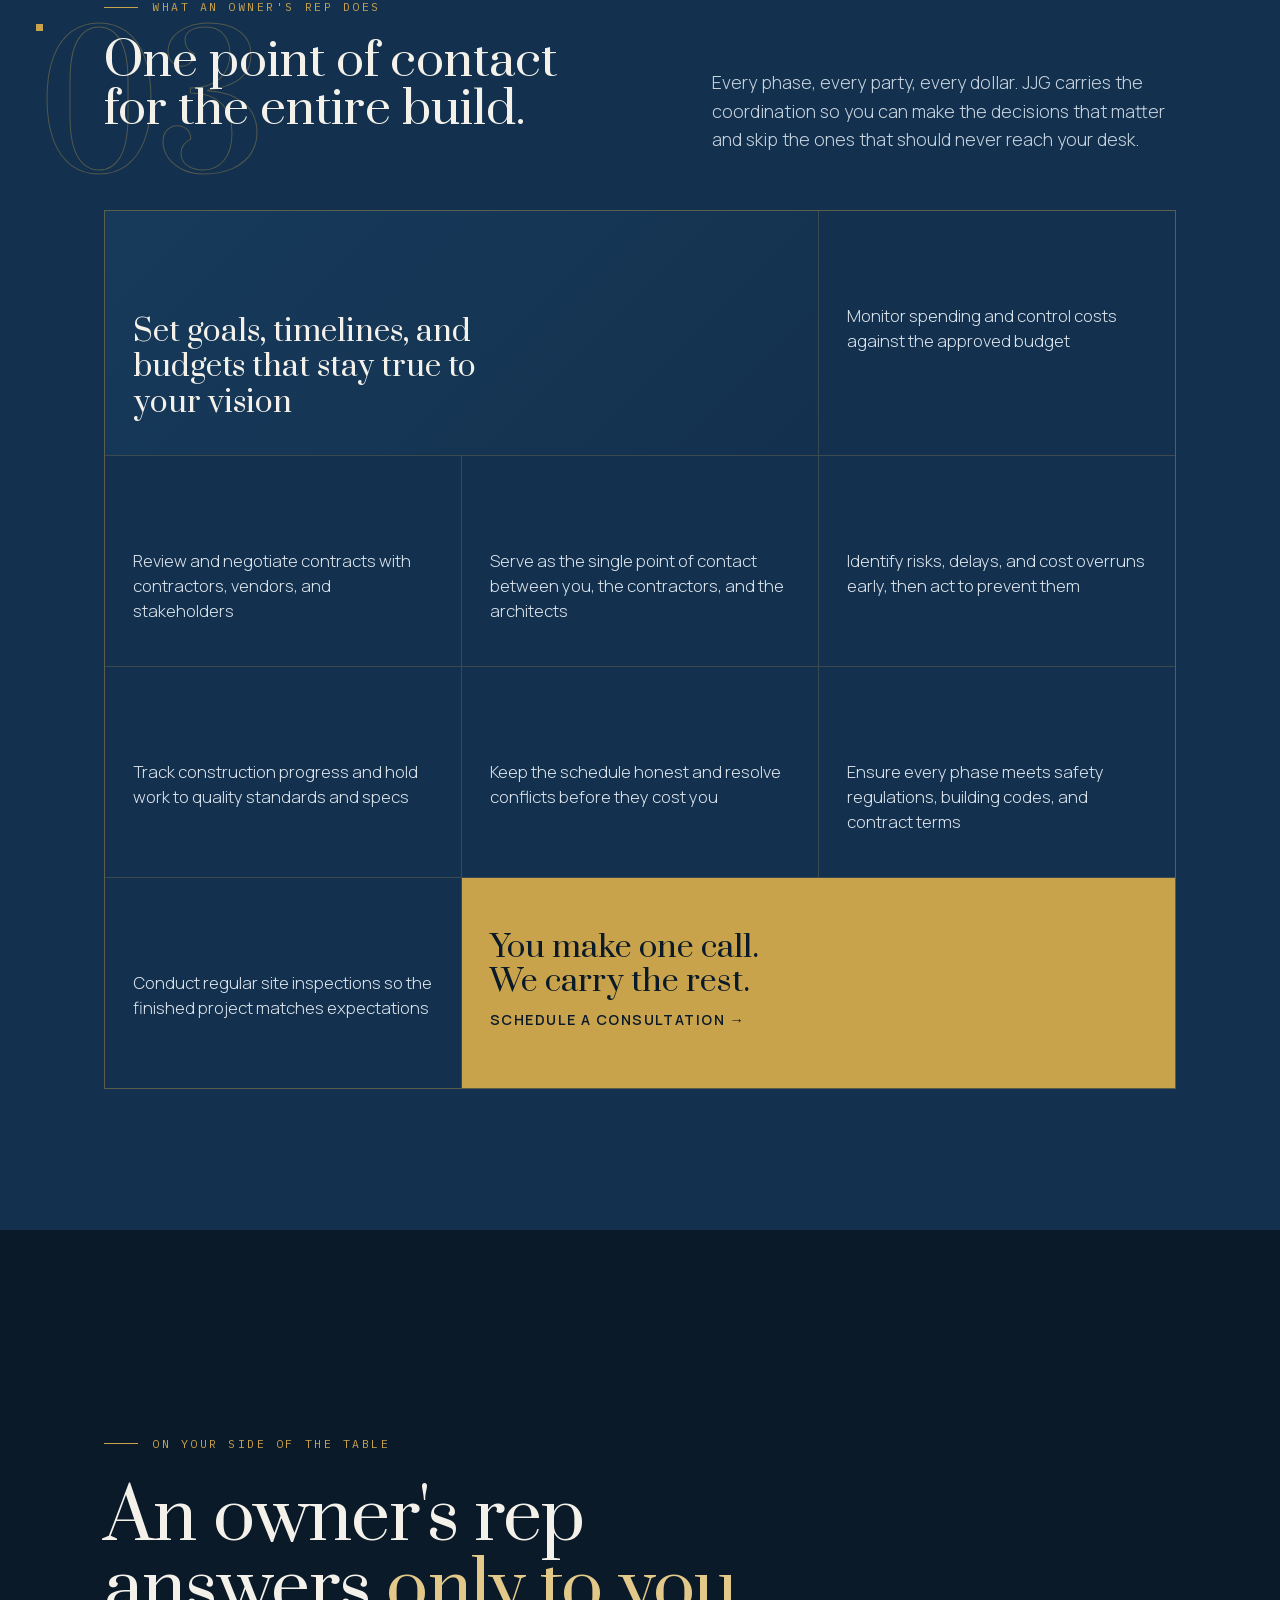
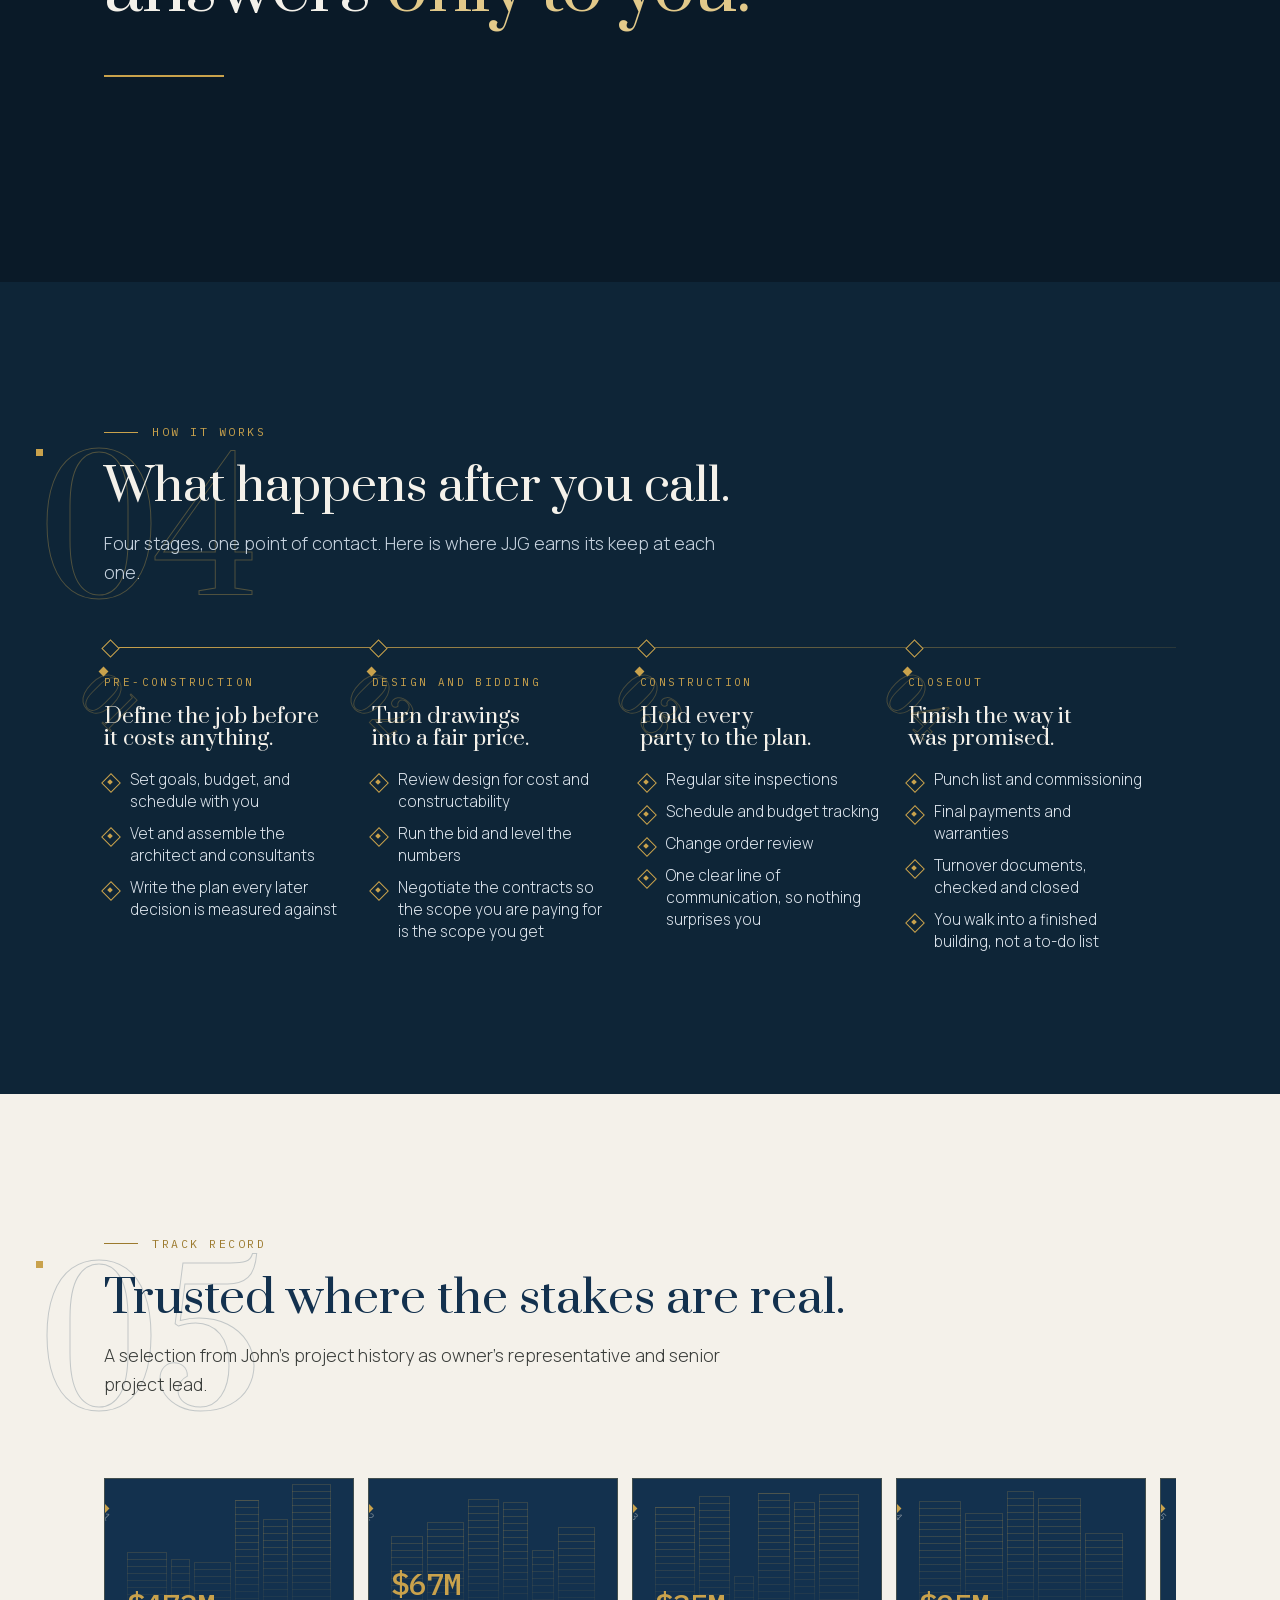
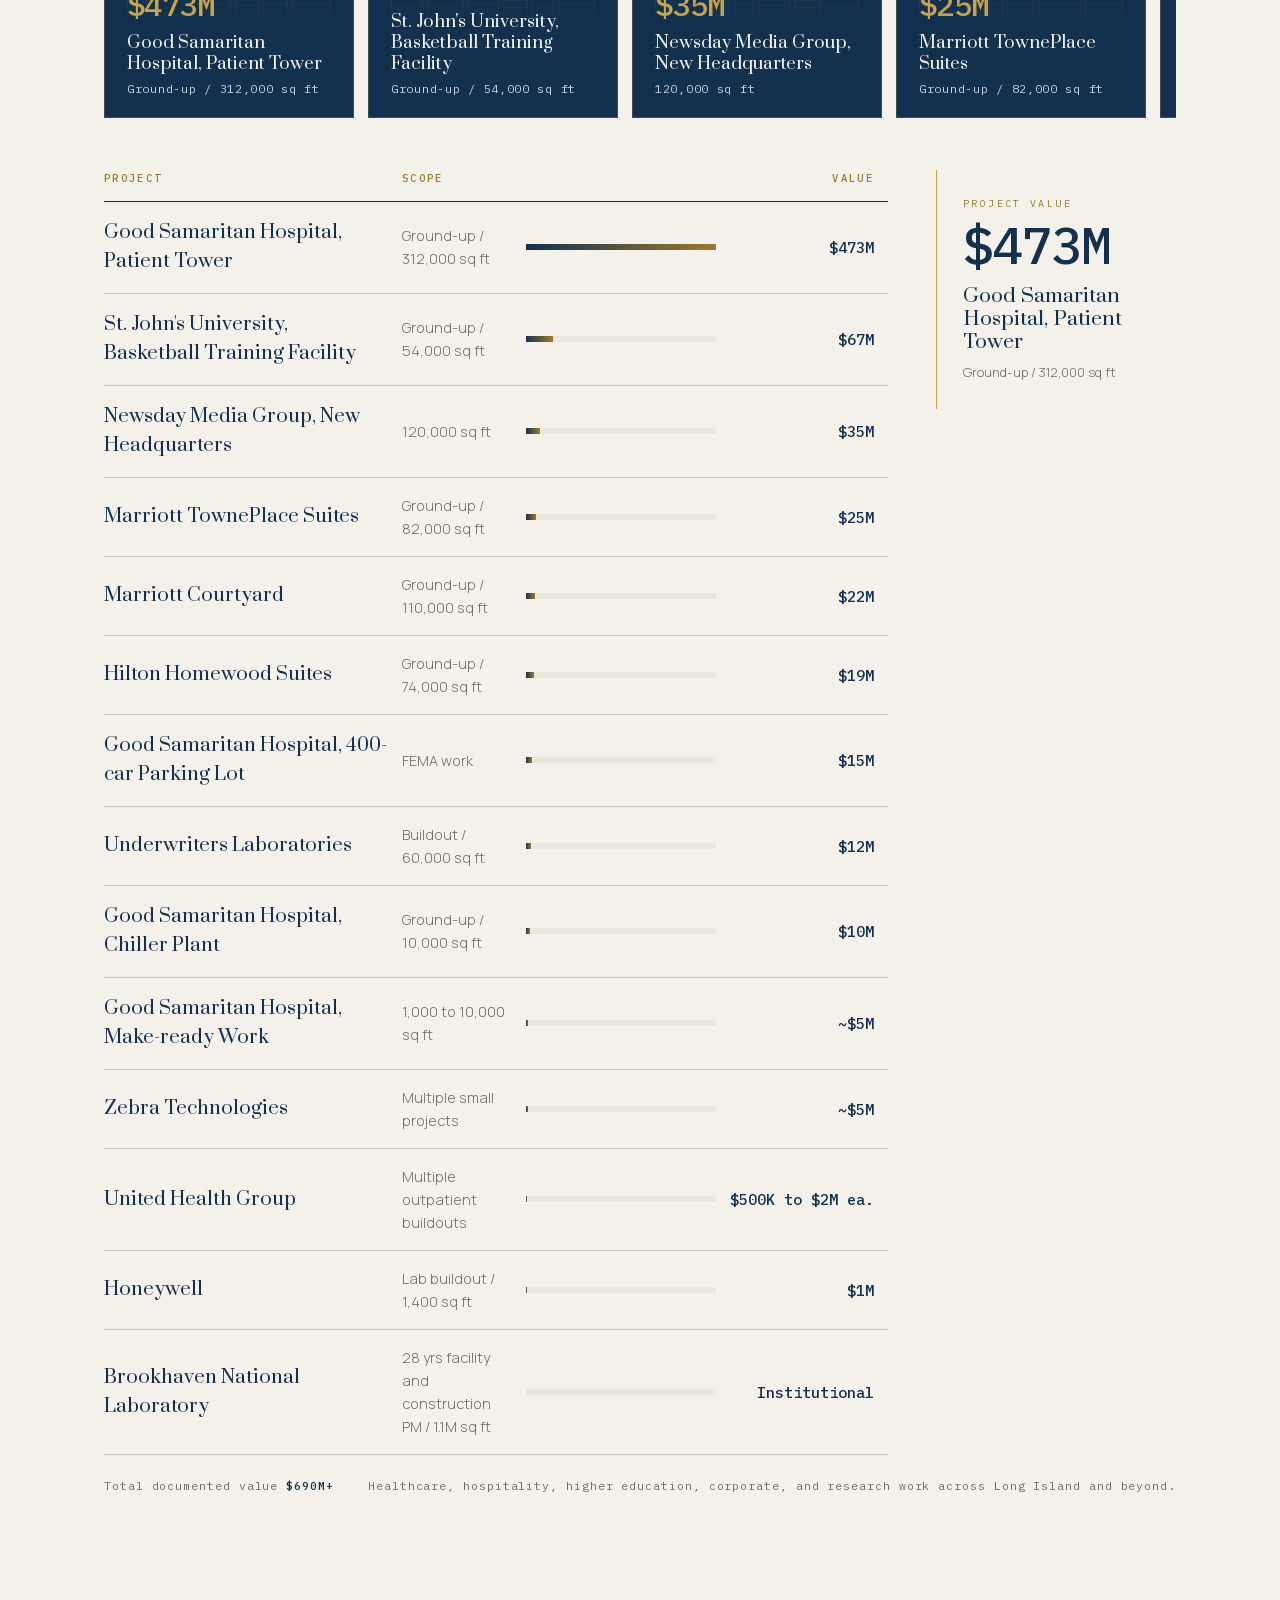
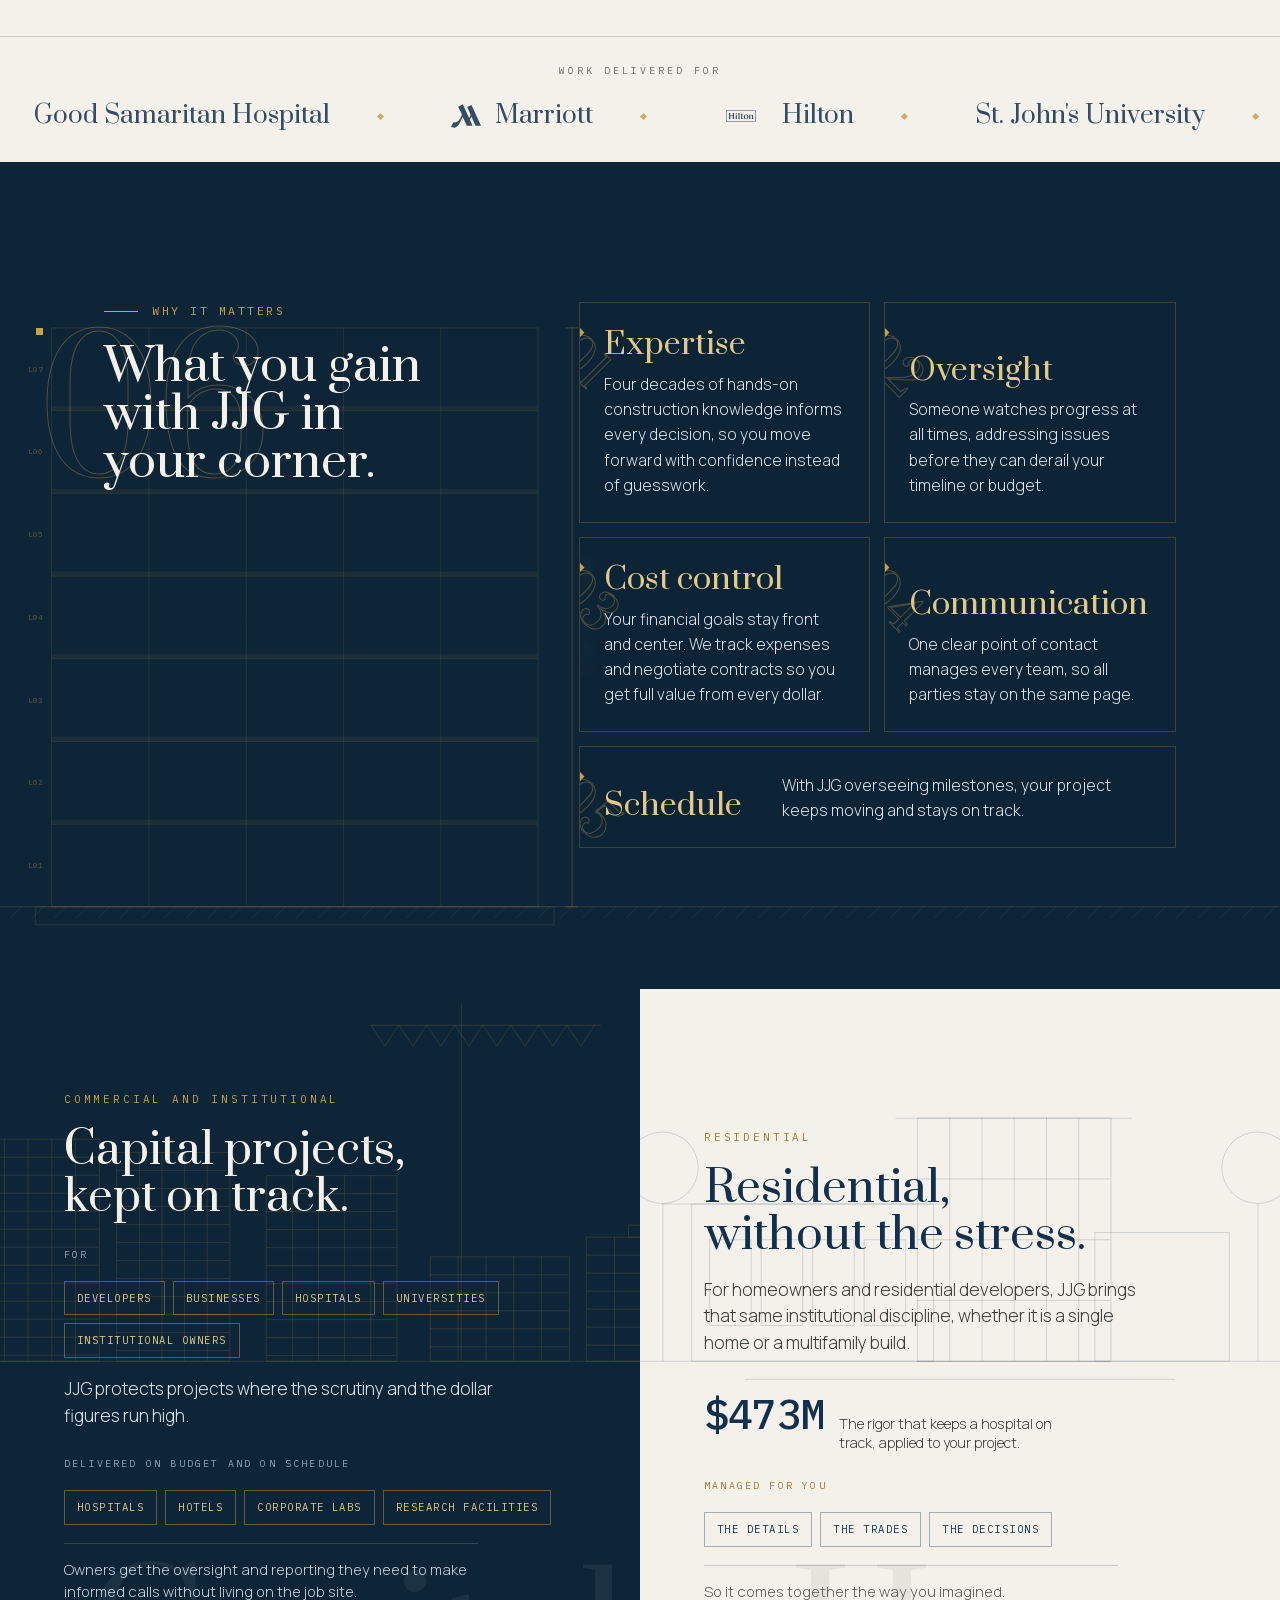
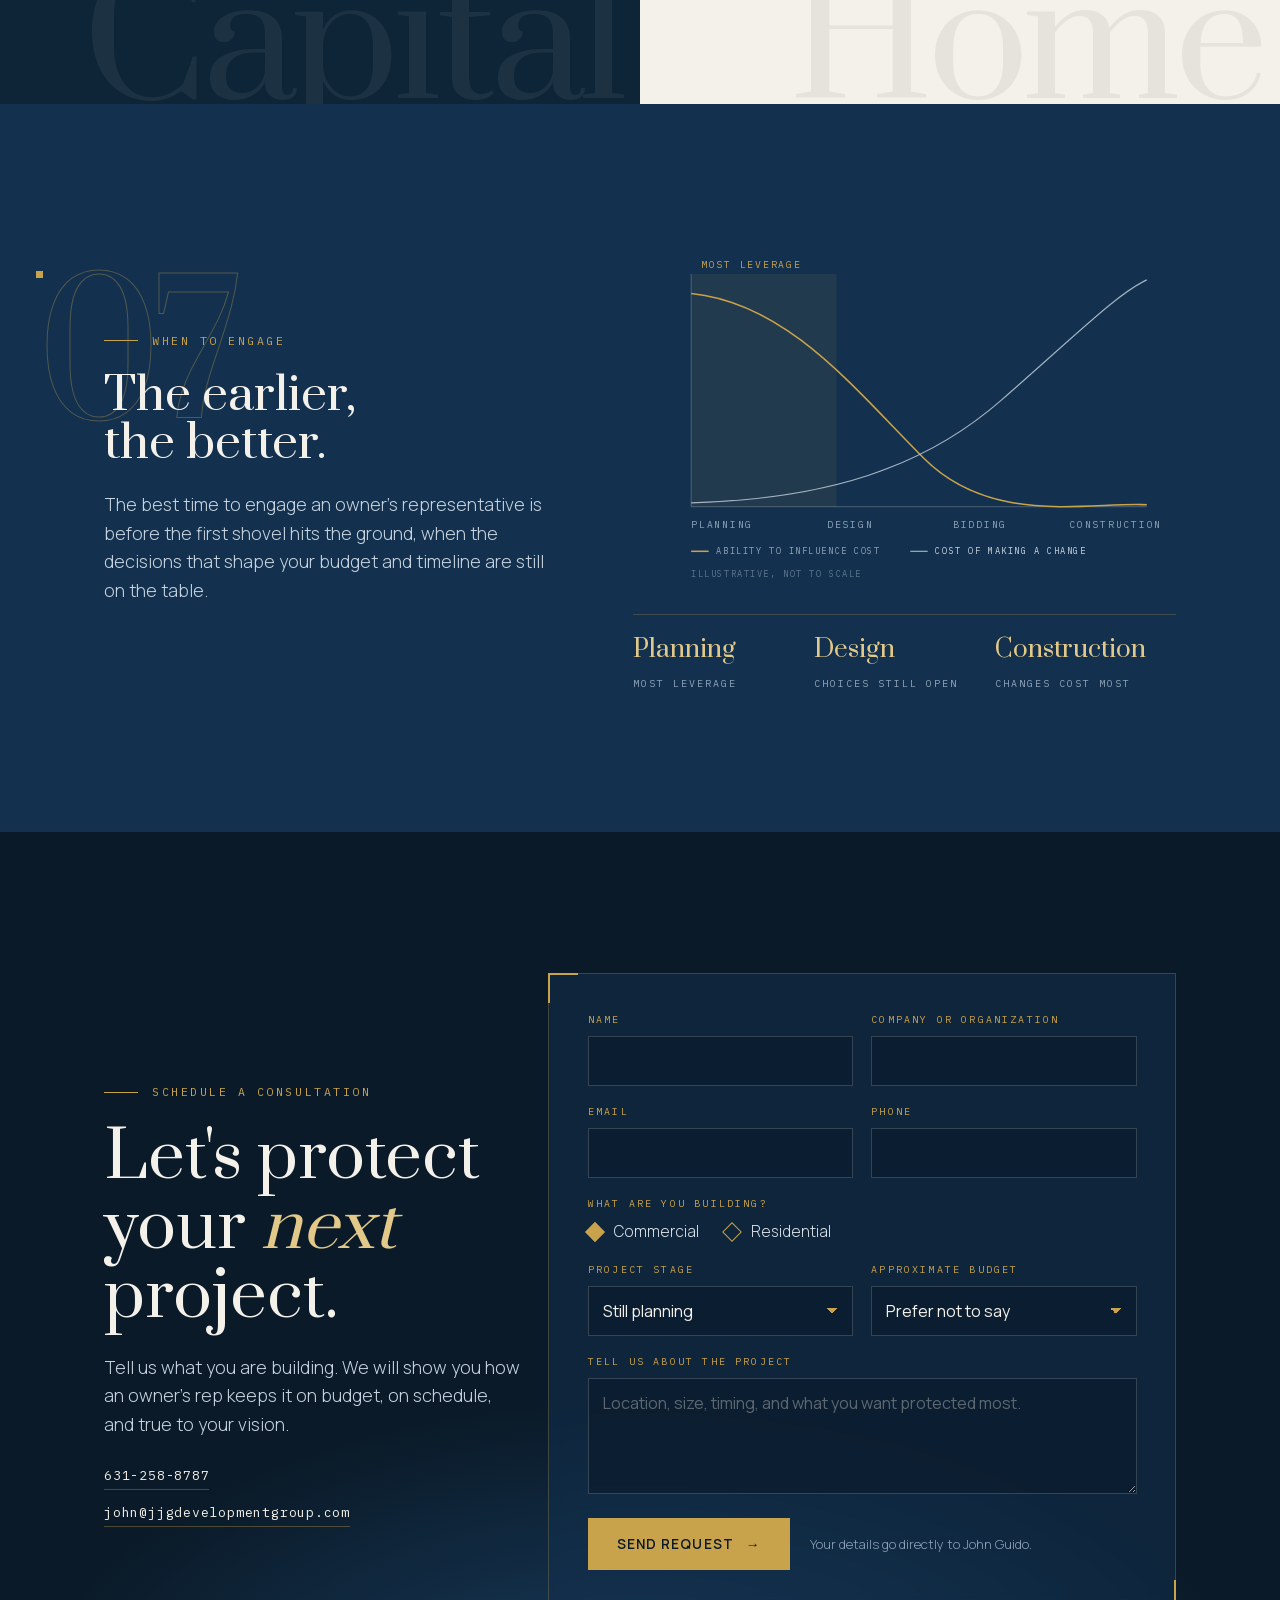
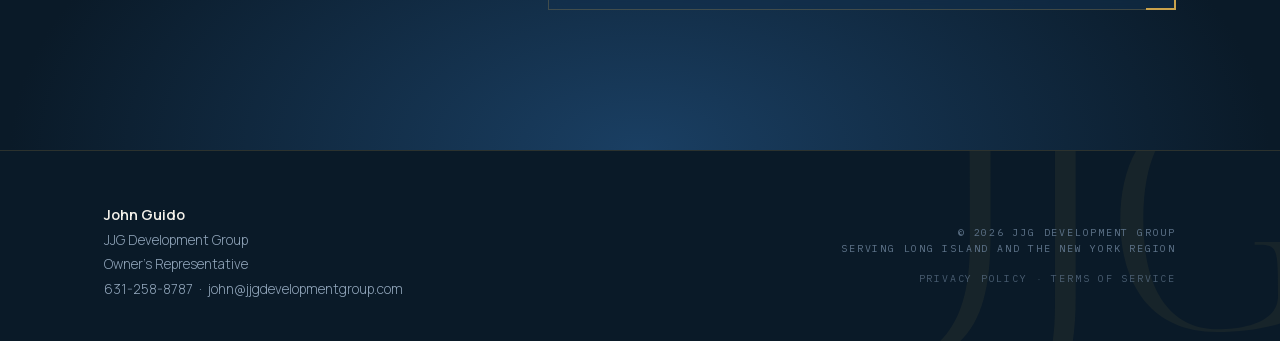
==== commit a4901a77: "Self-host all four fonts so no visitor request reaches Google Every page preconnected to Google and " ====
--- a/index.html
+++ b/index.html
@@ -23,8 +23,9 @@
 <script type="application/ld+json">{"@context":"https://schema.org","@type":"ProfessionalService","name":"JJG Development Group","description":"Owner's representative for commercial, institutional, and residential construction.","telephone":"+1-631-258-8787","email":"john@jjgdevelopmentgroup.com","founder":{"@type":"Person","name":"John Guido"},"areaServed":"Long Island and the New York region","url":"https://jjgdevelopmentgroup.com"}</script>
 <title>JJG Development Group | Owner's Representative, Long Island NY</title>
 <meta name="viewport" content="width=device-width, initial-scale=1">
-<link rel="preconnect" href="https://fonts.googleapis.com">
-<link rel="stylesheet" href="https://fonts.googleapis.com/css2?family=Prata&family=Manrope:wght@300;400;500;600;700&family=IBM+Plex+Mono:wght@400;500&display=swap">
+<link rel="preload" href="/fonts/manrope-300-700-latin.woff2" as="font" type="font/woff2" crossorigin>
+<link rel="preload" href="/fonts/prata-400-latin.woff2" as="font" type="font/woff2" crossorigin>
+<link rel="stylesheet" href="/fonts.css">
 <style>
 :root{
 --navy:#13314E; --navy-deep:#0E2537; --navy-ink:#0A1A28;
--- a/fonts.css
+++ b/fonts.css
@@ -0,0 +1,94 @@
+/* Fonts for JJG Development Group, served from this site only.
+   Downloaded from Google Fonts once and committed here, so no visitor
+   request ever reaches Google. Latin and latin-ext subsets only.
+   Manrope is a variable font covering the full 300-700 range in one file. */
+
+@font-face {
+  font-family: "IBM Plex Mono";
+  font-style: normal;
+  font-weight: 400;
+  font-display: swap;
+  src: url("/fonts/ibm-plex-mono-400-latin-ext.woff2") format("woff2");
+  unicode-range: U+0100-02BA, U+02BD-02C5, U+02C7-02CC, U+02CE-02D7, U+02DD-02FF, U+0304, U+0308, U+0329, U+1D00-1DBF, U+1E00-1E9F, U+1EF2-1EFF, U+2020, U+20A0-20AB, U+20AD-20C4, U+2113, U+2C60-2C7F, U+A720-A7FF;
+}
+@font-face {
+  font-family: "IBM Plex Mono";
+  font-style: normal;
+  font-weight: 400;
+  font-display: swap;
+  src: url("/fonts/ibm-plex-mono-400-latin.woff2") format("woff2");
+  unicode-range: U+0000-00FF, U+0131, U+0152-0153, U+02BB-02BC, U+02C6, U+02DA, U+02DC, U+0304, U+0308, U+0329, U+2000-206F, U+20AC, U+2122, U+2191, U+2193, U+2212, U+2215, U+FEFF, U+FFFD;
+}
+@font-face {
+  font-family: "IBM Plex Mono";
+  font-style: normal;
+  font-weight: 500;
+  font-display: swap;
+  src: url("/fonts/ibm-plex-mono-500-latin-ext.woff2") format("woff2");
+  unicode-range: U+0100-02BA, U+02BD-02C5, U+02C7-02CC, U+02CE-02D7, U+02DD-02FF, U+0304, U+0308, U+0329, U+1D00-1DBF, U+1E00-1E9F, U+1EF2-1EFF, U+2020, U+20A0-20AB, U+20AD-20C4, U+2113, U+2C60-2C7F, U+A720-A7FF;
+}
+@font-face {
+  font-family: "IBM Plex Mono";
+  font-style: normal;
+  font-weight: 500;
+  font-display: swap;
+  src: url("/fonts/ibm-plex-mono-500-latin.woff2") format("woff2");
+  unicode-range: U+0000-00FF, U+0131, U+0152-0153, U+02BB-02BC, U+02C6, U+02DA, U+02DC, U+0304, U+0308, U+0329, U+2000-206F, U+20AC, U+2122, U+2191, U+2193, U+2212, U+2215, U+FEFF, U+FFFD;
+}
+@font-face {
+  font-family: "Manrope";
+  font-style: normal;
+  font-weight: 300 700;
+  font-display: swap;
+  src: url("/fonts/manrope-300-700-latin-ext.woff2") format("woff2");
+  unicode-range: U+0100-02BA, U+02BD-02C5, U+02C7-02CC, U+02CE-02D7, U+02DD-02FF, U+0304, U+0308, U+0329, U+1D00-1DBF, U+1E00-1E9F, U+1EF2-1EFF, U+2020, U+20A0-20AB, U+20AD-20C4, U+2113, U+2C60-2C7F, U+A720-A7FF;
+}
+@font-face {
+  font-family: "Manrope";
+  font-style: normal;
+  font-weight: 300 700;
+  font-display: swap;
+  src: url("/fonts/manrope-300-700-latin.woff2") format("woff2");
+  unicode-range: U+0000-00FF, U+0131, U+0152-0153, U+02BB-02BC, U+02C6, U+02DA, U+02DC, U+0304, U+0308, U+0329, U+2000-206F, U+20AC, U+2122, U+2191, U+2193, U+2212, U+2215, U+FEFF, U+FFFD;
+}
+@font-face {
+  font-family: "Prata";
+  font-style: normal;
+  font-weight: 400;
+  font-display: swap;
+  src: url("/fonts/prata-400-latin.woff2") format("woff2");
+  unicode-range: U+0000-00FF, U+0131, U+0152-0153, U+02BB-02BC, U+02C6, U+02DA, U+02DC, U+0304, U+0308, U+0329, U+2000-206F, U+20AC, U+2122, U+2191, U+2193, U+2212, U+2215, U+FEFF, U+FFFD;
+}
+
+@font-face {
+  font-family: "Bodoni Moda";
+  font-style: normal;
+  font-weight: 400;
+  font-display: swap;
+  src: url("/fonts/bodoni-moda-400-latin-ext.woff2") format("woff2");
+  unicode-range: U+0100-02BA, U+02BD-02C5, U+02C7-02CC, U+02CE-02D7, U+02DD-02FF, U+0304, U+0308, U+0329, U+1D00-1DBF, U+1E00-1E9F, U+1EF2-1EFF, U+2020, U+20A0-20AB, U+20AD-20C4, U+2113, U+2C60-2C7F, U+A720-A7FF;
+}
+@font-face {
+  font-family: "Bodoni Moda";
+  font-style: normal;
+  font-weight: 400;
+  font-display: swap;
+  src: url("/fonts/bodoni-moda-400-latin.woff2") format("woff2");
+  unicode-range: U+0000-00FF, U+0131, U+0152-0153, U+02BB-02BC, U+02C6, U+02DA, U+02DC, U+0304, U+0308, U+0329, U+2000-206F, U+20AC, U+2122, U+2191, U+2193, U+2212, U+2215, U+FEFF, U+FFFD;
+}
+@font-face {
+  font-family: "Bodoni Moda";
+  font-style: normal;
+  font-weight: 500;
+  font-display: swap;
+  src: url("/fonts/bodoni-moda-400-latin-ext.woff2") format("woff2");
+  unicode-range: U+0100-02BA, U+02BD-02C5, U+02C7-02CC, U+02CE-02D7, U+02DD-02FF, U+0304, U+0308, U+0329, U+1D00-1DBF, U+1E00-1E9F, U+1EF2-1EFF, U+2020, U+20A0-20AB, U+20AD-20C4, U+2113, U+2C60-2C7F, U+A720-A7FF;
+}
+@font-face {
+  font-family: "Bodoni Moda";
+  font-style: normal;
+  font-weight: 500;
+  font-display: swap;
+  src: url("/fonts/bodoni-moda-400-latin.woff2") format("woff2");
+  unicode-range: U+0000-00FF, U+0131, U+0152-0153, U+02BB-02BC, U+02C6, U+02DA, U+02DC, U+0304, U+0308, U+0329, U+2000-206F, U+20AC, U+2122, U+2191, U+2193, U+2212, U+2215, U+FEFF, U+FFFD;
+}
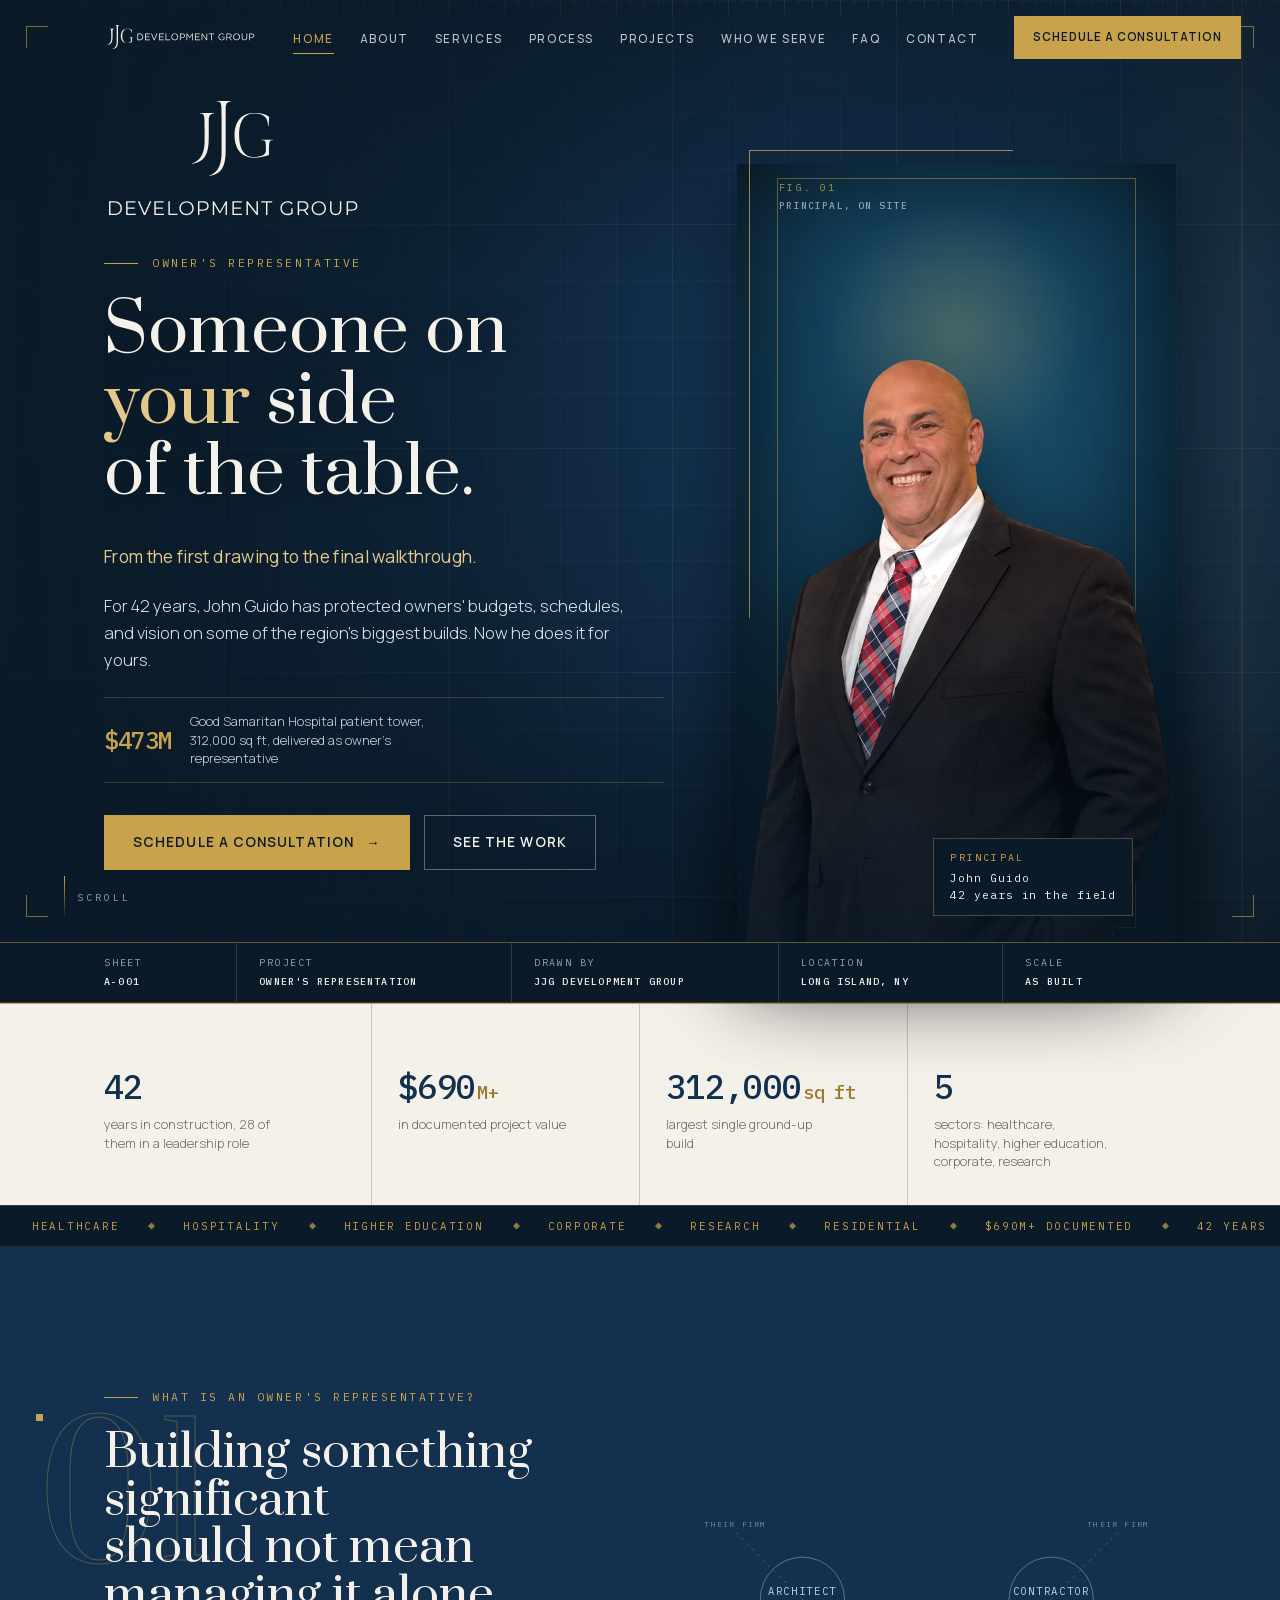
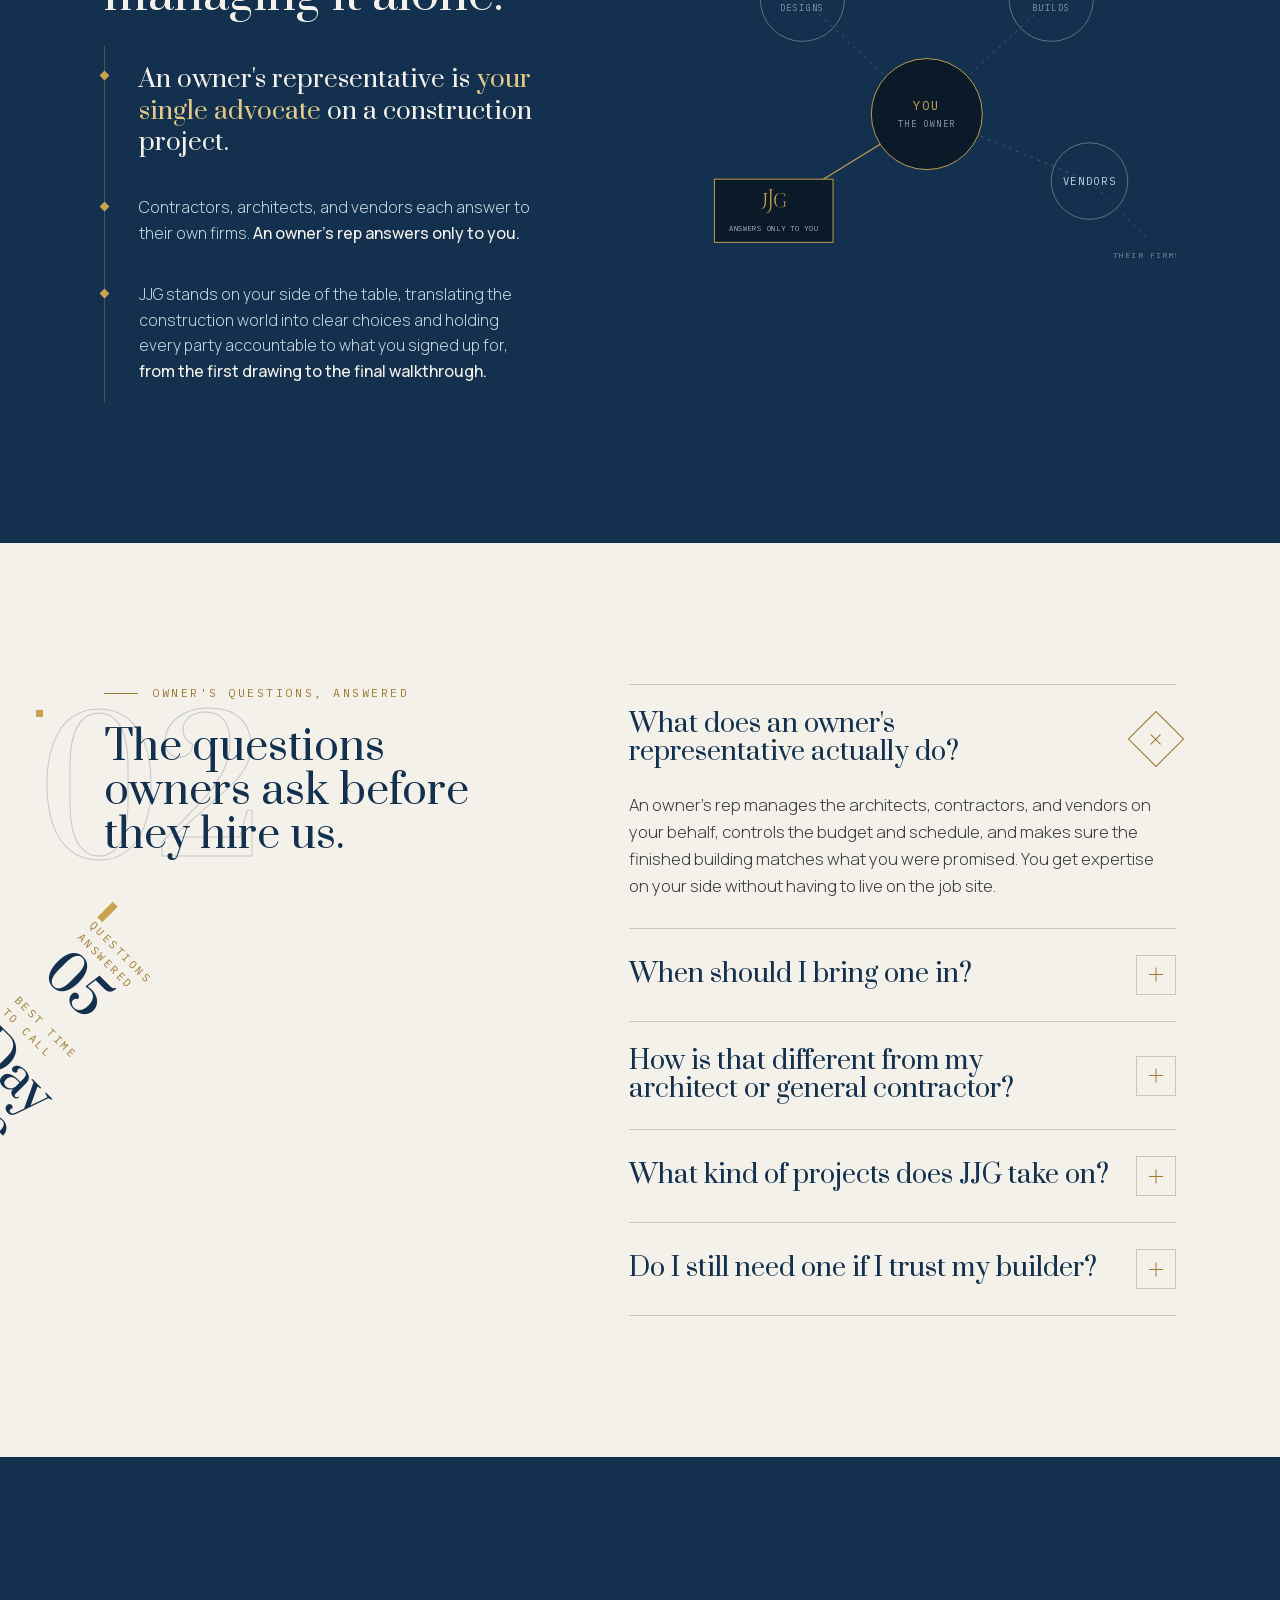
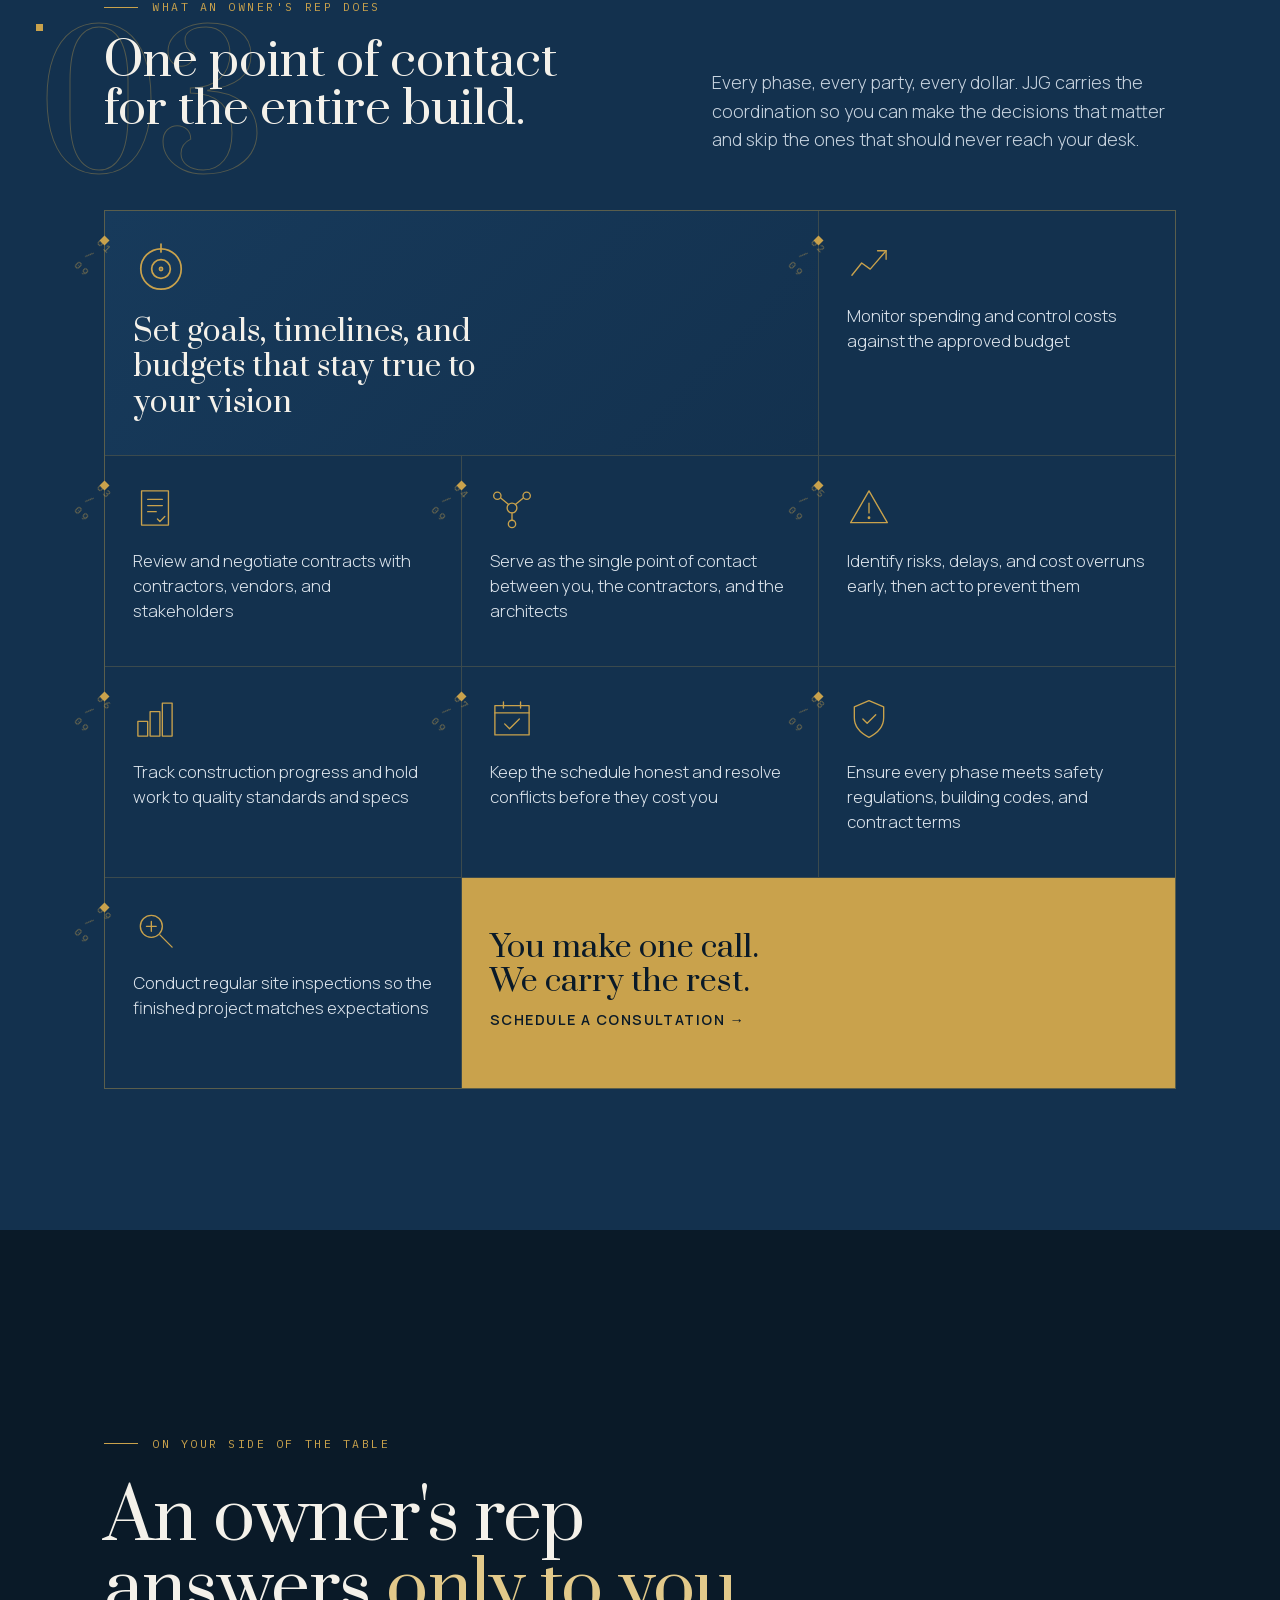
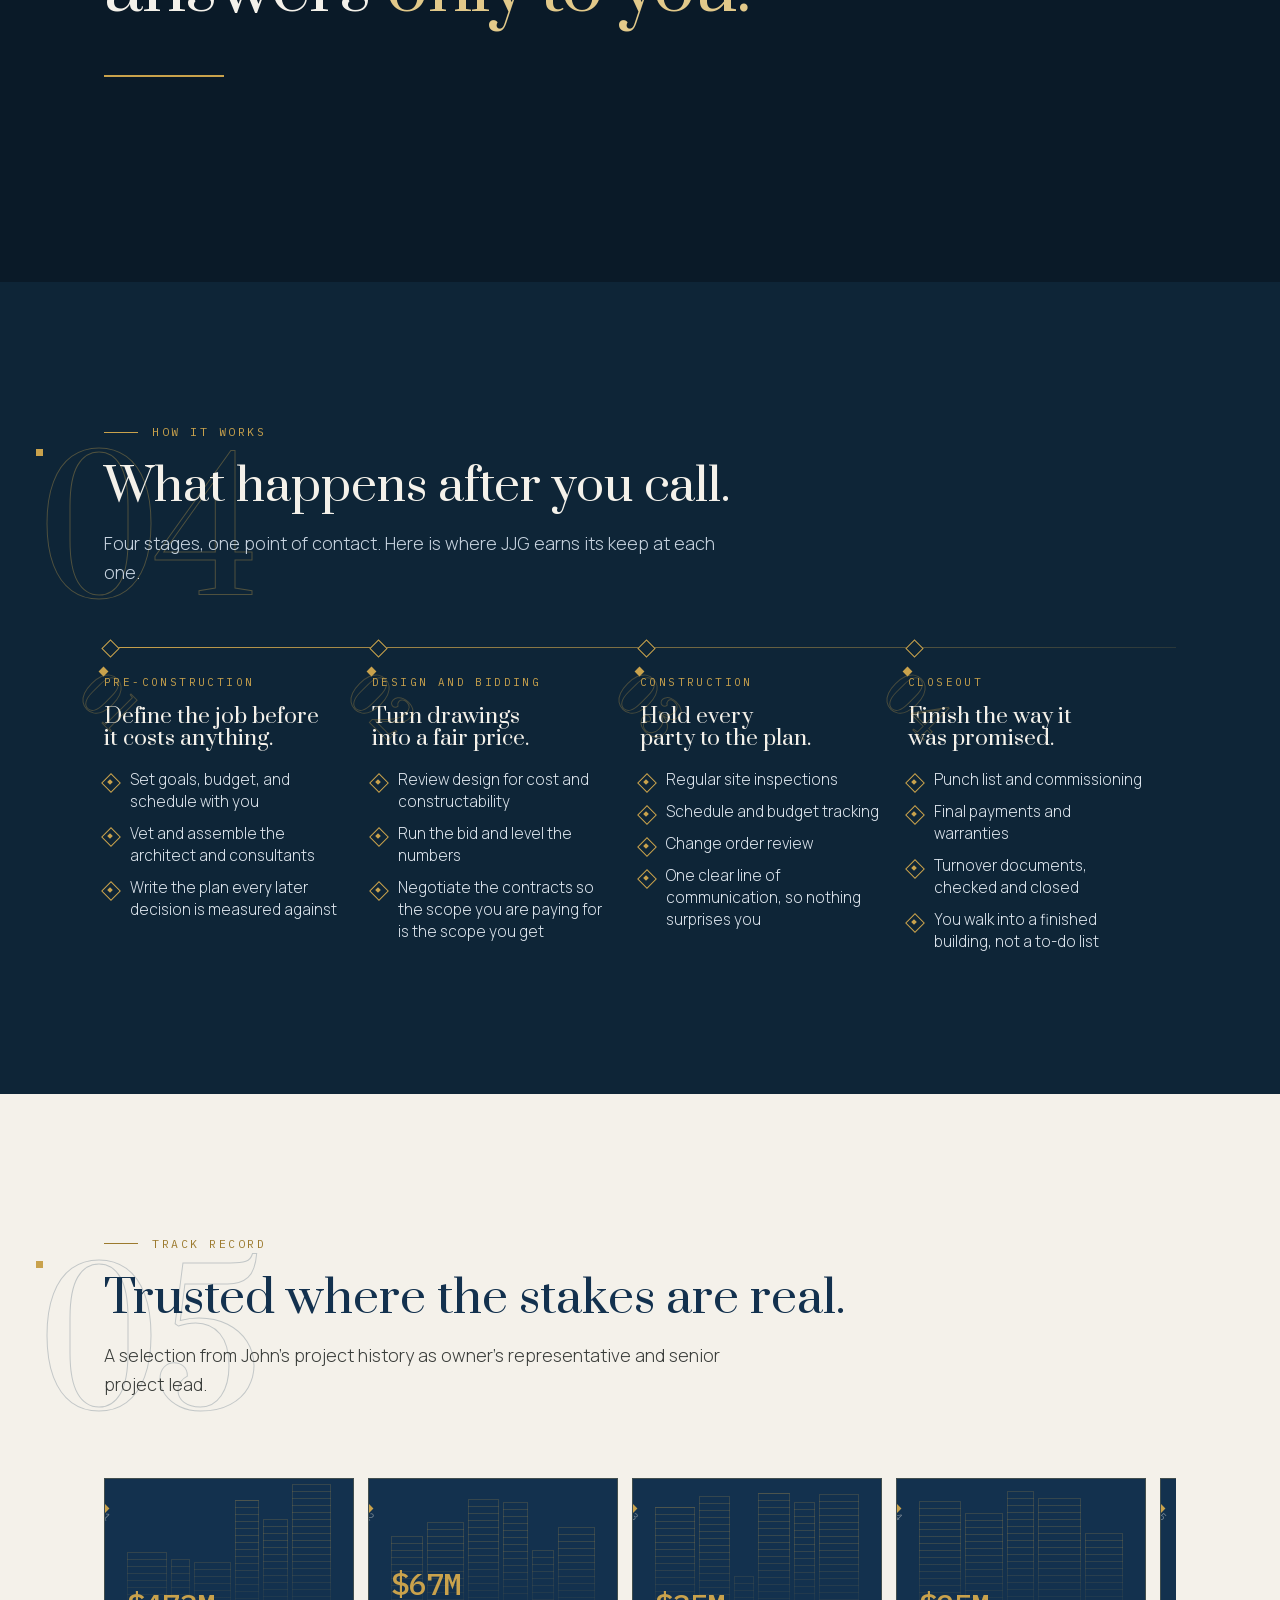
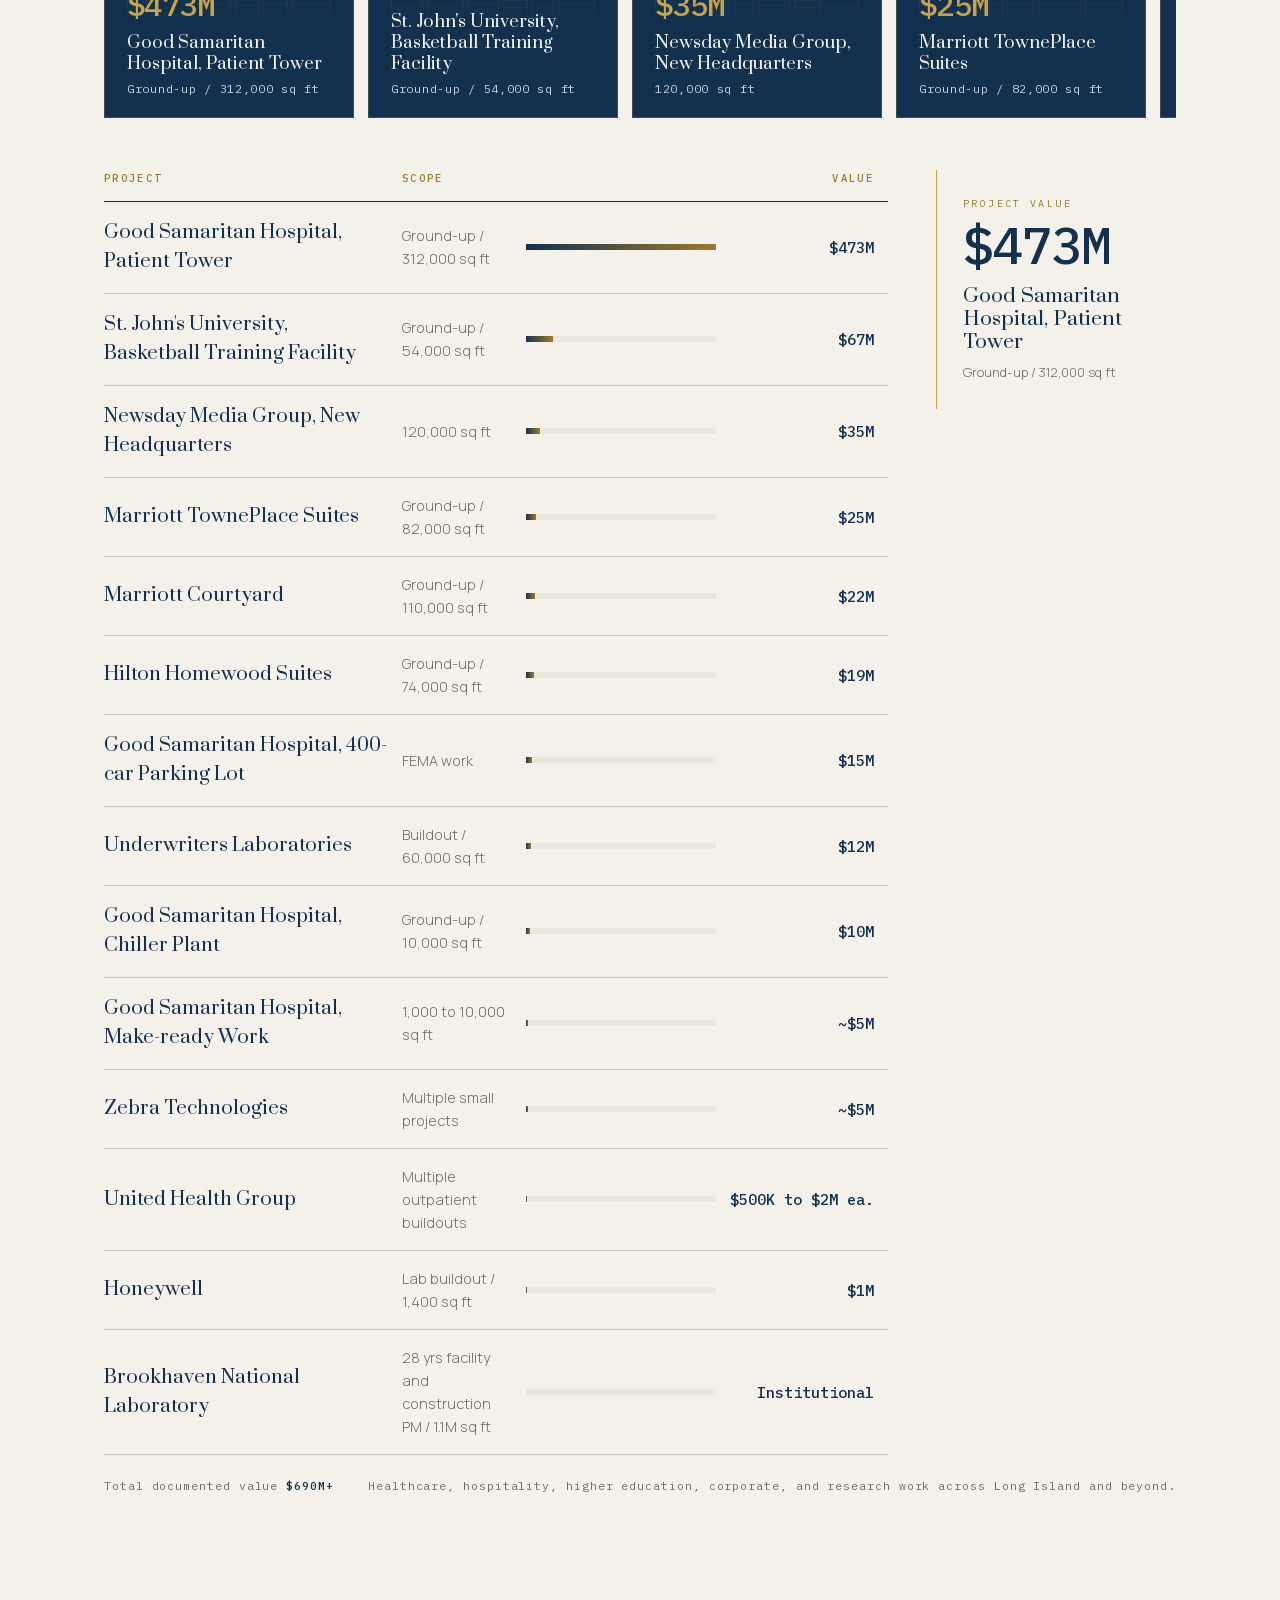
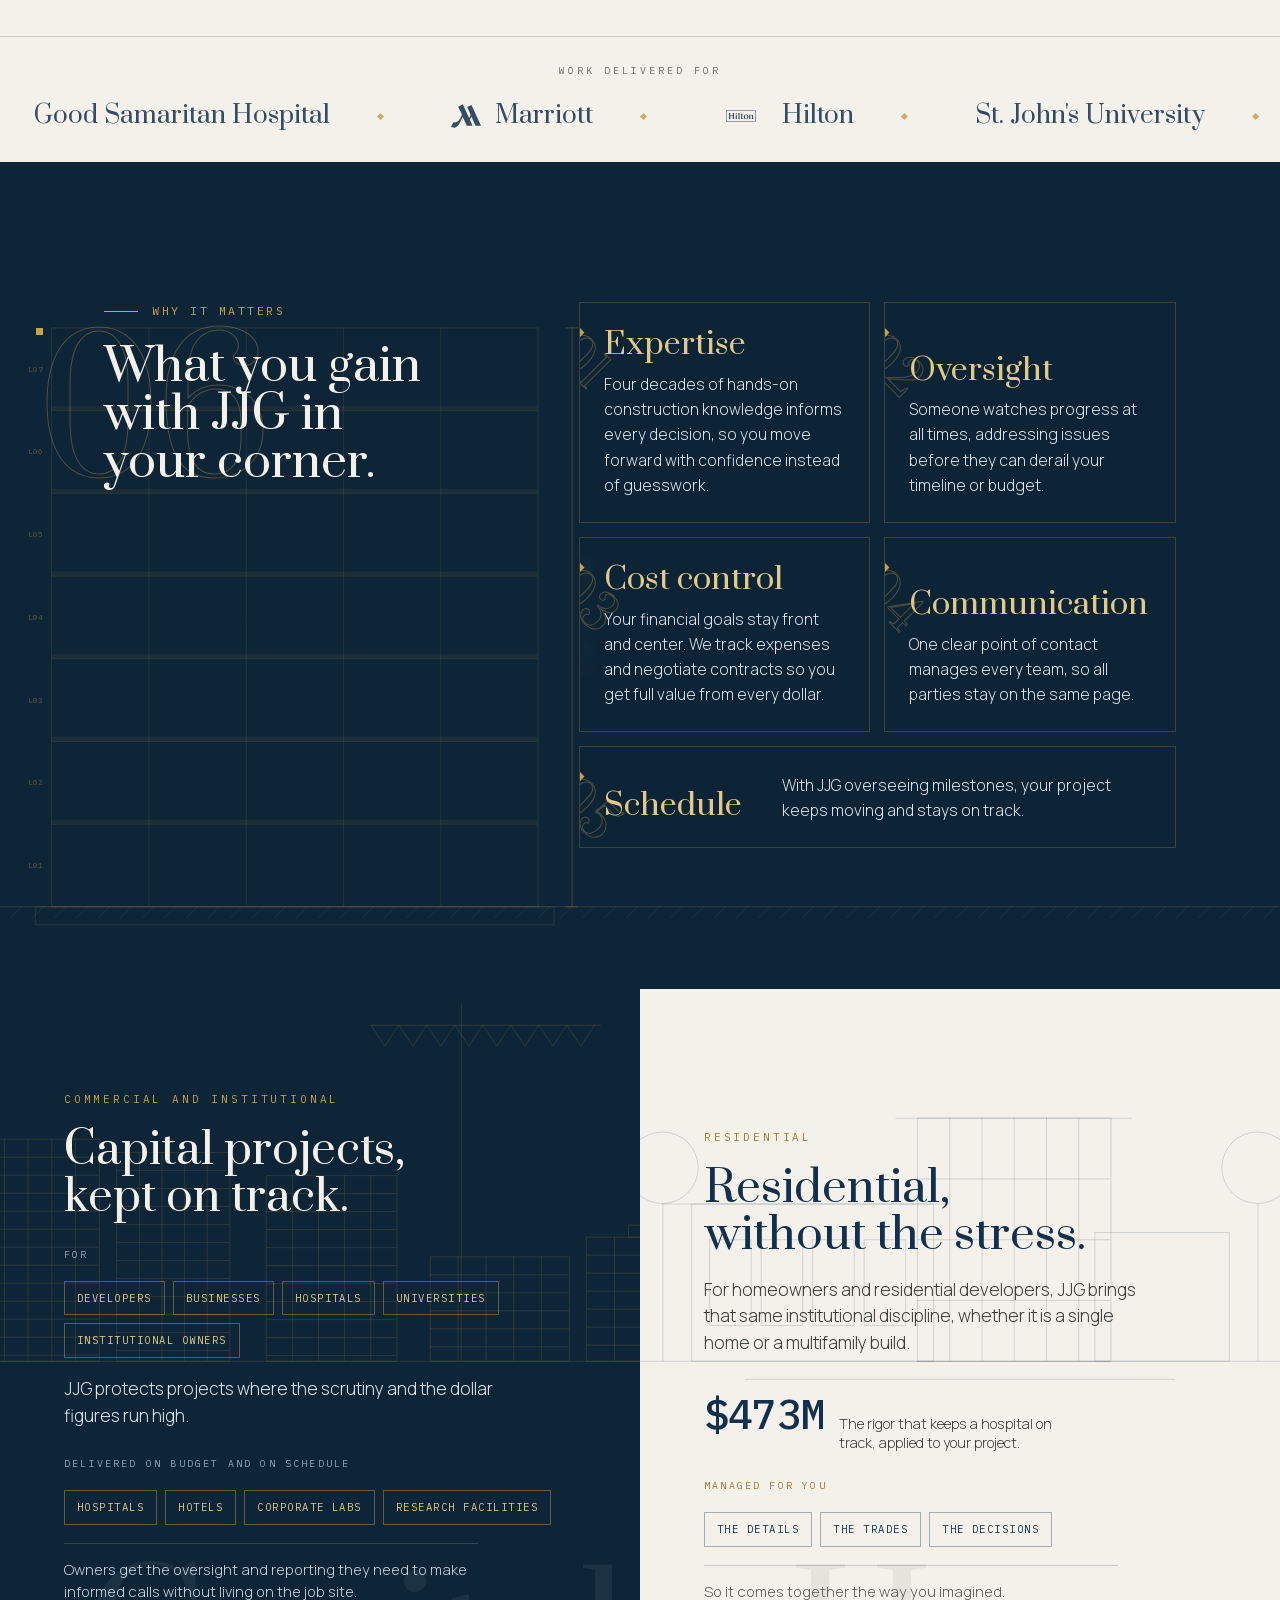
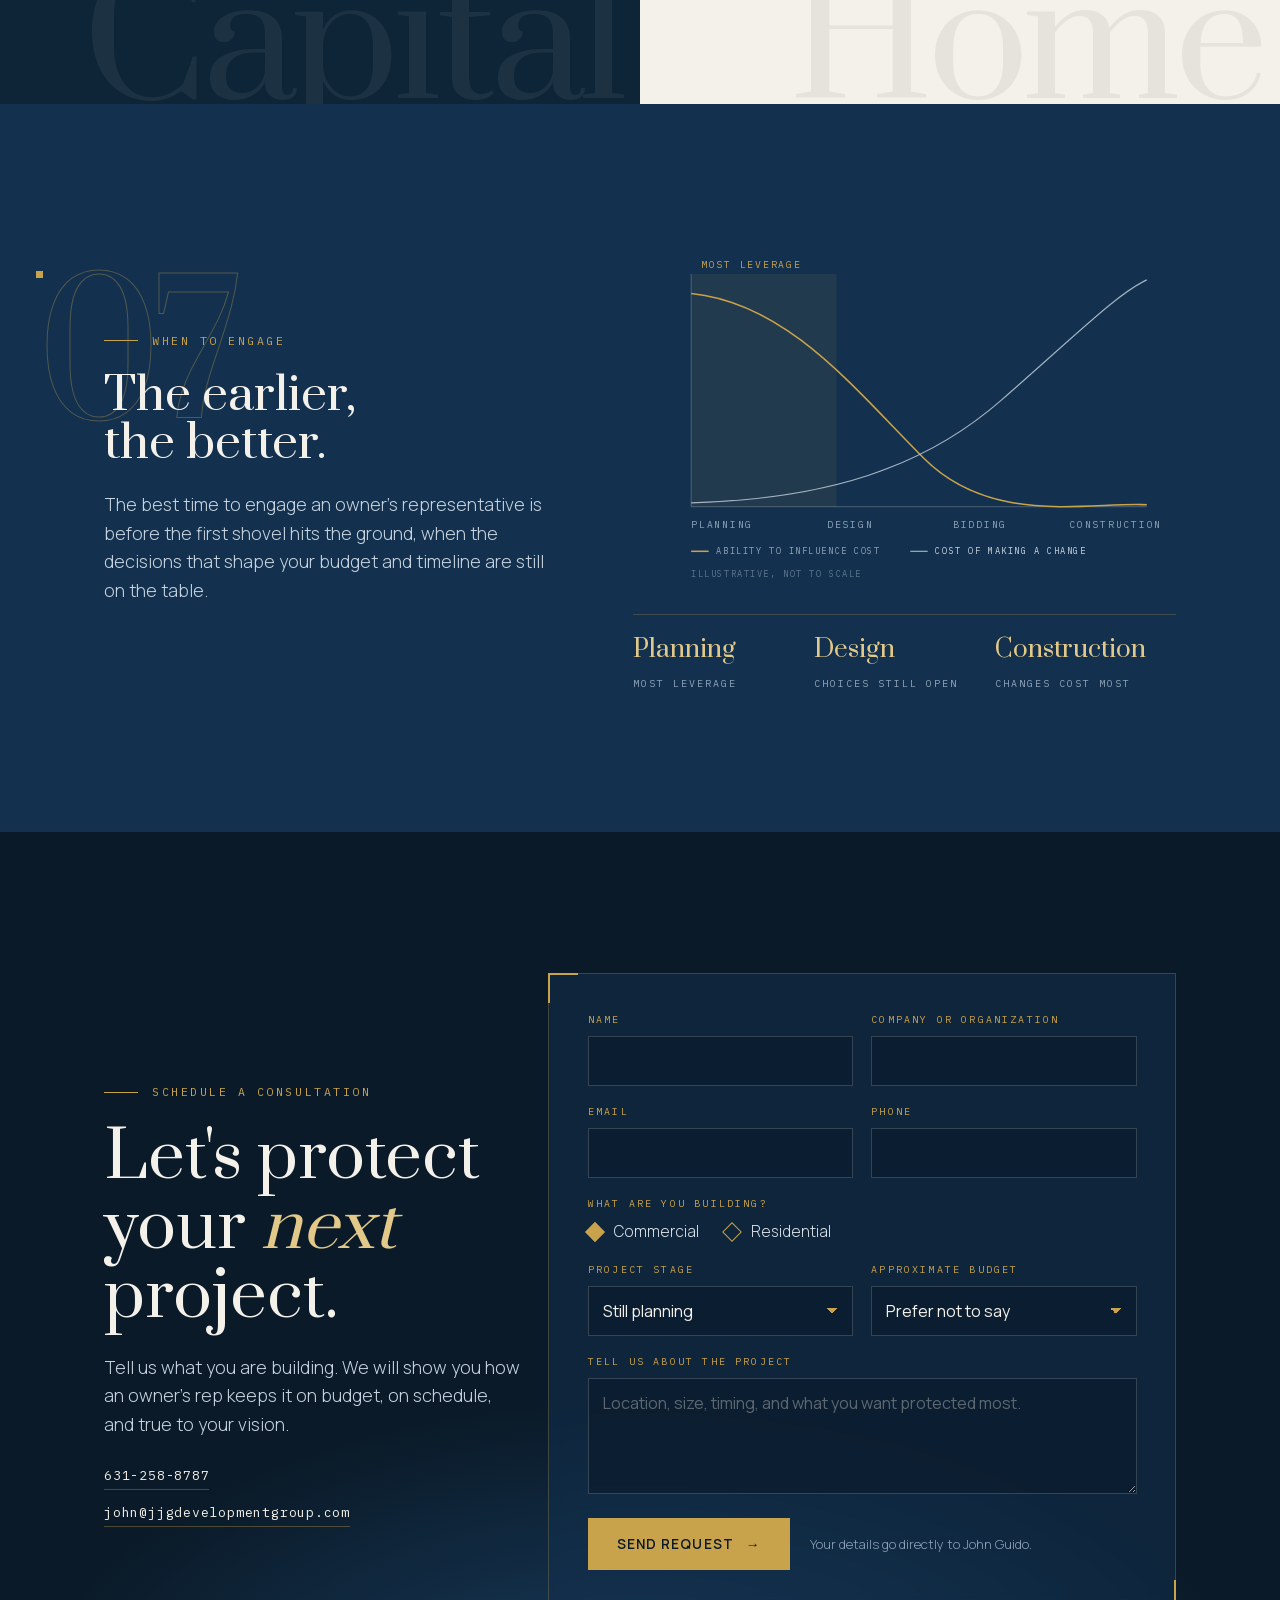
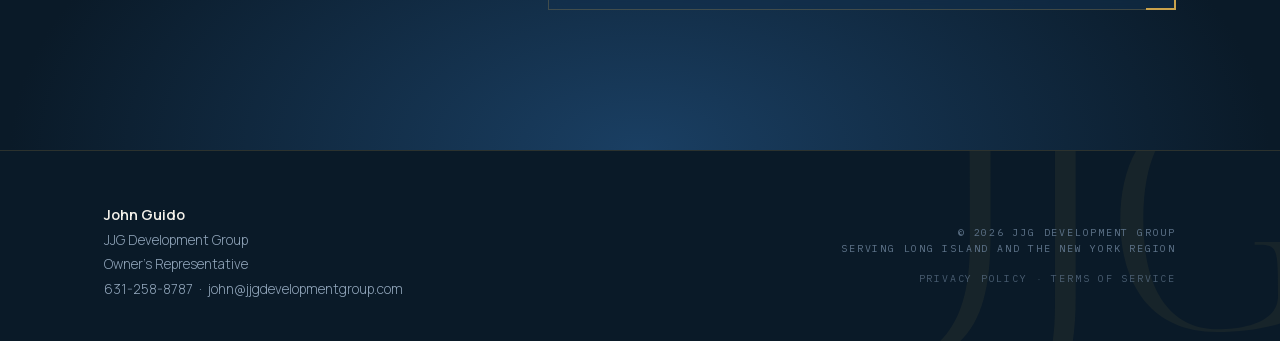
==== commit f29faa13: "Accessibility: keyboard access, reflow, contrast and a skip link An axe audit of all four pages agai" ====
--- a/index.html
+++ b/index.html
@@ -60,6 +60,8 @@
 .btn{display:inline-flex;align-items:center;gap:12px;padding:16px 28px;font-family:var(--sans);font-weight:600;font-size:.85rem;letter-spacing:.08em;text-transform:uppercase;text-decoration:none;border:1px solid transparent;transition:transform .25s ease,background .25s ease,color .25s ease,border-color .25s}
 .btn:hover{transform:translateY(-2px)}
 .btn:focus-visible{outline:2px solid var(--gold);outline-offset:4px}
+.skiplink{position:absolute;left:-9999px;top:0;z-index:200;background:var(--gold);color:var(--navy-ink);padding:12px 20px;font-family:var(--sans);font-weight:700;text-decoration:none}
+.skiplink:focus{left:0}
 .btn-gold{background:var(--gold);color:var(--navy-ink)}
 .btn-gold:hover{background:var(--gold-soft)}
 .btn-ghost{border-color:rgba(244,241,234,.35);color:var(--bone)}
@@ -348,7 +350,7 @@
 .serve-panel .sv-foot{font-size:.92rem;max-width:46ch;line-height:1.5;padding-top:14px;border-top:1px solid rgba(201,162,76,.25)}
 .serve-c .sv-foot{color:#C7D3DF}.serve-r .sv-foot{color:#5A5D5A;border-top-color:rgba(19,49,78,.2)}
 .when .lev{display:grid;grid-template-columns:repeat(3,1fr);gap:0;margin-top:28px;border-top:1px solid rgba(201,162,76,.25)}
-.when .lev div{padding:16px 16px 0 0;font-family:var(--mono);font-size:.62rem;letter-spacing:.2em;text-transform:uppercase;color:var(--mute)}
+.when .lev div{min-width:0;padding:16px 16px 0 0;font-family:var(--mono);font-size:.62rem;letter-spacing:.2em;text-transform:uppercase;color:var(--mute)}
 .when .lev b{display:block;font-family:var(--display);font-size:1.5rem;font-weight:400;color:var(--gold-soft);letter-spacing:0;text-transform:none;margin-bottom:6px}
 
 
@@ -506,7 +508,9 @@
 .curve .zone{fill:rgba(201,162,76,.08)}
 .curve .key-c{stroke:var(--gold);stroke-width:1.6}
 .curve .key-i{stroke:#C7D3DF;stroke-width:1.2;opacity:.8}
-@media(max-width:900px){.when .wrap{grid-template-columns:1fr}}
+@media(max-width:900px){.when .wrap{grid-template-columns:1fr}
+.when .lev{grid-template-columns:1fr}
+.when .lev div{padding-right:0}}
 
 /* CTA */
 .cta{background:radial-gradient(900px 500px at 50% 100%,#1A3F63,var(--navy-ink) 70%);text-align:center;overflow:hidden}
@@ -608,6 +612,7 @@
 <div class="plumb" id="plumb" aria-hidden="true"><div class="plumb-track"><div class="plumb-fill" id="plumbFill"></div></div><div class="plumb-ticks" id="plumbTicks"></div><div class="plumb-bob" id="plumbBob"></div></div>
 
 <!-- NAV -->
+<a class="skiplink" href="#top">Skip to content</a>
 <nav class="nav" id="nav" aria-label="Primary">
 <div class="wrap">
 <a class="logo-h" href="#top" aria-label="JJG Development Group home"><svg class="lg-h" role="img" aria-label="JJG Development Group" xmlns="http://www.w3.org/2000/svg" xmlns:xlink="http://www.w3.org/1999/xlink" viewBox="47.94 34.25 502.20 98.24"><defs><g><g id="glyph-0-0"><path d="M 10.6875 -2.28125 C 12.0625 -2.28125 13.3125 -2.5 14.4375 -2.9375 C 15.5625 -3.375 16.515625 -3.976562 17.296875 -4.75 C 18.078125 -5.519531 18.679688 -6.429688 19.109375 -7.484375 C 19.535156 -8.535156 19.75 -9.664062 19.75 -10.875 L 19.75 -10.9375 C 19.75 -12.144531 19.535156 -13.273438 19.109375 -14.328125 C 18.679688 -15.378906 18.078125 -16.296875 17.296875 -17.078125 C 16.515625 -17.859375 15.5625 -18.472656 14.4375 -18.921875 C 13.3125 -19.367188 12.0625 -19.59375 10.6875 -19.59375 L 5.5625 -19.59375 L 5.5625 -2.28125 Z M 3.09375 -21.875 L 10.6875 -21.875 C 12.394531 -21.875 13.960938 -21.597656 15.390625 -21.046875 C 16.816406 -20.492188 18.046875 -19.726562 19.078125 -18.75 C 20.109375 -17.769531 20.90625 -16.617188 21.46875 -15.296875 C 22.03125 -13.972656 22.3125 -12.539062 22.3125 -11 L 22.3125 -10.9375 C 22.3125 -9.394531 22.03125 -7.957031 21.46875 -6.625 C 20.90625 -5.289062 20.109375 -4.132812 19.078125 -3.15625 C 18.046875 -2.175781 16.816406 -1.40625 15.390625 -0.84375 C 13.960938 -0.28125 12.394531 0 10.6875 0 L 3.09375 0 Z M 3.09375 -21.875 "/></g><g id="glyph-0-1"><path d="M 3.09375 -21.875 L 18.90625 -21.875 L 18.90625 -19.625 L 5.5625 -19.625 L 5.5625 -12.15625 L 17.5 -12.15625 L 17.5 -9.90625 L 5.5625 -9.90625 L 5.5625 -2.25 L 19.0625 -2.25 L 19.0625 0 L 3.09375 0 Z M 3.09375 -21.875 "/></g><g id="glyph-0-2"><path d="M 1.21875 -21.875 L 3.96875 -21.875 L 11.75 -3.03125 L 19.5625 -21.875 L 22.21875 -21.875 L 12.8125 0.15625 L 10.625 0.15625 Z M 1.21875 -21.875 "/></g><g id="glyph-0-3"><path d="M 3.09375 -21.875 L 5.5625 -21.875 L 5.5625 -2.28125 L 17.875 -2.28125 L 17.875 0 L 3.09375 0 Z M 3.09375 -21.875 "/></g><g id="glyph-0-4"><path d="M 13.3125 -1.90625 C 14.5625 -1.90625 15.710938 -2.140625 16.765625 -2.609375 C 17.816406 -3.078125 18.71875 -3.71875 19.46875 -4.53125 C 20.21875 -5.34375 20.804688 -6.289062 21.234375 -7.375 C 21.660156 -8.457031 21.875 -9.625 21.875 -10.875 L 21.875 -10.9375 C 21.875 -12.1875 21.660156 -13.359375 21.234375 -14.453125 C 20.804688 -15.546875 20.207031 -16.5 19.4375 -17.3125 C 18.664062 -18.125 17.753906 -18.769531 16.703125 -19.25 C 15.648438 -19.726562 14.5 -19.96875 13.25 -19.96875 C 12 -19.96875 10.847656 -19.734375 9.796875 -19.265625 C 8.742188 -18.796875 7.84375 -18.15625 7.09375 -17.34375 C 6.34375 -16.53125 5.753906 -15.582031 5.328125 -14.5 C 4.898438 -13.414062 4.6875 -12.25 4.6875 -11 L 4.6875 -10.9375 C 4.6875 -9.6875 4.898438 -8.515625 5.328125 -7.421875 C 5.753906 -6.328125 6.351562 -5.375 7.125 -4.5625 C 7.894531 -3.75 8.804688 -3.101562 9.859375 -2.625 C 10.910156 -2.144531 12.0625 -1.90625 13.3125 -1.90625 Z M 13.25 0.375 C 11.582031 0.375 10.066406 0.0703125 8.703125 -0.53125 C 7.335938 -1.132812 6.164062 -1.953125 5.1875 -2.984375 C 4.207031 -4.015625 3.453125 -5.210938 2.921875 -6.578125 C 2.390625 -7.941406 2.125 -9.375 2.125 -10.875 L 2.125 -10.9375 C 2.125 -12.4375 2.394531 -13.875 2.9375 -15.25 C 3.476562 -16.625 4.238281 -17.828125 5.21875 -18.859375 C 6.195312 -19.890625 7.375 -20.710938 8.75 -21.328125 C 10.125 -21.941406 11.644531 -22.25 13.3125 -22.25 C 14.976562 -22.25 16.492188 -21.945312 17.859375 -21.34375 C 19.222656 -20.738281 20.394531 -19.921875 21.375 -18.890625 C 22.351562 -17.859375 23.109375 -16.660156 23.640625 -15.296875 C 24.171875 -13.929688 24.4375 -12.5 24.4375 -11 C 24.457031 -10.976562 24.457031 -10.957031 24.4375 -10.9375 C 24.4375 -9.4375 24.164062 -8 23.625 -6.625 C 23.082031 -5.25 22.320312 -4.046875 21.34375 -3.015625 C 20.363281 -1.984375 19.1875 -1.160156 17.8125 -0.546875 C 16.4375 0.0664062 14.914062 0.375 13.25 0.375 Z M 13.25 0.375 "/></g><g id="glyph-0-5"><path d="M 10.96875 -9.96875 C 11.863281 -9.96875 12.679688 -10.082031 13.421875 -10.3125 C 14.160156 -10.539062 14.796875 -10.867188 15.328125 -11.296875 C 15.859375 -11.722656 16.265625 -12.226562 16.546875 -12.8125 C 16.828125 -13.394531 16.96875 -14.050781 16.96875 -14.78125 L 16.96875 -14.84375 C 16.96875 -16.40625 16.429688 -17.585938 15.359375 -18.390625 C 14.285156 -19.191406 12.863281 -19.59375 11.09375 -19.59375 L 5.5625 -19.59375 L 5.5625 -9.96875 Z M 3.09375 -21.875 L 11.28125 -21.875 C 12.507812 -21.875 13.628906 -21.710938 14.640625 -21.390625 C 15.648438 -21.066406 16.515625 -20.609375 17.234375 -20.015625 C 17.953125 -19.421875 18.503906 -18.695312 18.890625 -17.84375 C 19.273438 -16.988281 19.46875 -16.019531 19.46875 -14.9375 L 19.46875 -14.875 C 19.46875 -13.6875 19.238281 -12.648438 18.78125 -11.765625 C 18.320312 -10.878906 17.703125 -10.132812 16.921875 -9.53125 C 16.140625 -8.925781 15.226562 -8.472656 14.1875 -8.171875 C 13.144531 -7.867188 12.039062 -7.71875 10.875 -7.71875 L 5.5625 -7.71875 L 5.5625 0 L 3.09375 0 Z M 3.09375 -21.875 "/></g><g id="glyph-0-6"><path d="M 3.09375 -21.875 L 5.59375 -21.875 L 13.5625 -9.9375 L 21.53125 -21.875 L 24.03125 -21.875 L 24.03125 0 L 21.5625 0 L 21.5625 -17.71875 L 13.59375 -6 L 13.46875 -6 L 5.5 -17.6875 L 5.5 0 L 3.09375 0 Z M 3.09375 -21.875 "/></g><g id="glyph-0-7"><path d="M 3.09375 -21.875 L 5.40625 -21.875 L 19.1875 -4.34375 L 19.1875 -21.875 L 21.59375 -21.875 L 21.59375 0 L 19.625 0 L 5.5 -17.9375 L 5.5 0 L 3.09375 0 Z M 3.09375 -21.875 "/></g><g id="glyph-0-8"><path d="M 8.875 -19.59375 L 1.53125 -19.59375 L 1.53125 -21.875 L 18.71875 -21.875 L 18.71875 -19.59375 L 11.375 -19.59375 L 11.375 0 L 8.875 0 Z M 8.875 -19.59375 "/></g><g id="glyph-0-9"></g><g id="glyph-0-10"><path d="M 13.25 0.375 C 11.519531 0.375 9.972656 0.0820312 8.609375 -0.5 C 7.242188 -1.082031 6.078125 -1.882812 5.109375 -2.90625 C 4.140625 -3.925781 3.398438 -5.117188 2.890625 -6.484375 C 2.378906 -7.847656 2.125 -9.3125 2.125 -10.875 L 2.125 -10.9375 C 2.125 -12.4375 2.390625 -13.867188 2.921875 -15.234375 C 3.453125 -16.597656 4.195312 -17.800781 5.15625 -18.84375 C 6.113281 -19.882812 7.265625 -20.710938 8.609375 -21.328125 C 9.953125 -21.941406 11.445312 -22.25 13.09375 -22.25 C 14.007812 -22.25 14.847656 -22.1875 15.609375 -22.0625 C 16.367188 -21.9375 17.078125 -21.75 17.734375 -21.5 C 18.390625 -21.25 19.003906 -20.941406 19.578125 -20.578125 C 20.148438 -20.210938 20.707031 -19.800781 21.25 -19.34375 L 19.65625 -17.46875 C 19.238281 -17.84375 18.800781 -18.179688 18.34375 -18.484375 C 17.882812 -18.785156 17.390625 -19.046875 16.859375 -19.265625 C 16.328125 -19.484375 15.742188 -19.65625 15.109375 -19.78125 C 14.472656 -19.90625 13.769531 -19.96875 13 -19.96875 C 11.789062 -19.96875 10.675781 -19.726562 9.65625 -19.25 C 8.632812 -18.769531 7.757812 -18.125 7.03125 -17.3125 C 6.300781 -16.5 5.726562 -15.546875 5.3125 -14.453125 C 4.894531 -13.359375 4.6875 -12.207031 4.6875 -11 L 4.6875 -10.9375 C 4.6875 -9.625 4.890625 -8.414062 5.296875 -7.3125 C 5.703125 -6.207031 6.28125 -5.25 7.03125 -4.4375 C 7.78125 -3.625 8.6875 -2.988281 9.75 -2.53125 C 10.8125 -2.070312 12.007812 -1.84375 13.34375 -1.84375 C 14.59375 -1.84375 15.769531 -2.054688 16.875 -2.484375 C 17.976562 -2.910156 18.90625 -3.425781 19.65625 -4.03125 L 19.65625 -9.46875 L 13 -9.46875 L 13 -11.6875 L 22.03125 -11.6875 L 22.03125 -2.96875 C 21.007812 -2.050781 19.753906 -1.265625 18.265625 -0.609375 C 16.773438 0.046875 15.101562 0.375 13.25 0.375 Z M 13.25 0.375 "/></g><g id="glyph-0-11"><path d="M 12.28125 -10.71875 C 13.09375 -10.71875 13.84375 -10.820312 14.53125 -11.03125 C 15.21875 -11.238281 15.8125 -11.535156 16.3125 -11.921875 C 16.8125 -12.304688 17.203125 -12.773438 17.484375 -13.328125 C 17.765625 -13.878906 17.90625 -14.507812 17.90625 -15.21875 L 17.90625 -15.28125 C 17.90625 -16.632812 17.414062 -17.691406 16.4375 -18.453125 C 15.457031 -19.210938 14.082031 -19.59375 12.3125 -19.59375 L 5.5625 -19.59375 L 5.5625 -10.71875 Z M 3.09375 -21.875 L 12.5 -21.875 C 13.851562 -21.875 15.054688 -21.679688 16.109375 -21.296875 C 17.160156 -20.910156 18.03125 -20.375 18.71875 -19.6875 C 19.257812 -19.144531 19.675781 -18.507812 19.96875 -17.78125 C 20.257812 -17.050781 20.40625 -16.25 20.40625 -15.375 L 20.40625 -15.3125 C 20.40625 -14.394531 20.257812 -13.578125 19.96875 -12.859375 C 19.675781 -12.140625 19.265625 -11.515625 18.734375 -10.984375 C 18.203125 -10.453125 17.570312 -10.015625 16.84375 -9.671875 C 16.113281 -9.328125 15.320312 -9.082031 14.46875 -8.9375 L 21.1875 0 L 18.15625 0 L 11.8125 -8.5 L 5.5625 -8.5 L 5.5625 0 L 3.09375 0 Z M 3.09375 -21.875 "/></g><g id="glyph-0-12"><path d="M 11.84375 0.34375 C 10.488281 0.34375 9.253906 0.140625 8.140625 -0.265625 C 7.023438 -0.671875 6.066406 -1.273438 5.265625 -2.078125 C 4.460938 -2.878906 3.84375 -3.875 3.40625 -5.0625 C 2.96875 -6.25 2.75 -7.613281 2.75 -9.15625 L 2.75 -21.875 L 5.21875 -21.875 L 5.21875 -9.3125 C 5.21875 -6.9375 5.804688 -5.113281 6.984375 -3.84375 C 8.160156 -2.570312 9.800781 -1.9375 11.90625 -1.9375 C 13.925781 -1.9375 15.53125 -2.539062 16.71875 -3.75 C 17.90625 -4.957031 18.5 -6.757812 18.5 -9.15625 L 18.5 -21.875 L 20.96875 -21.875 L 20.96875 -9.34375 C 20.96875 -7.738281 20.75 -6.332031 20.3125 -5.125 C 19.875 -3.914062 19.253906 -2.90625 18.453125 -2.09375 C 17.648438 -1.28125 16.691406 -0.671875 15.578125 -0.265625 C 14.460938 0.140625 13.21875 0.34375 11.84375 0.34375 Z M 11.84375 0.34375 "/></g></g></defs><path fill-rule="nonzero" fill="currentColor" d="M 81.457031 56.261719 L 81.457031 56.867188 C 78.035156 56.867188 75.984375 58.996094 75.984375 63.863281 L 75.984375 83.28125 C 75.984375 100.085938 71.34375 107.996094 58.949219 109.820312 L 58.722656 109.210938 C 65.261719 106.851562 71.648438 101.683594 71.648438 85.179688 L 71.648438 73.140625 C 71.648438 58.847656 71.648438 56.867188 66.554688 56.867188 L 66.554688 56.261719 Z M 81.457031 56.261719 "/><path fill-rule="nonzero" fill="currentColor" d="M 99.253906 43.761719 L 99.253906 44.371094 C 95.828125 44.371094 93.777344 46.5 93.777344 51.367188 L 93.777344 96.132812 C 93.777344 112.9375 89.136719 120.847656 76.742188 122.671875 L 76.515625 122.0625 C 83.054688 119.707031 89.441406 114.535156 89.441406 98.03125 L 89.441406 60.644531 C 89.441406 46.347656 89.441406 44.371094 84.347656 44.371094 L 84.347656 43.761719 Z M 99.253906 43.761719 "/><path fill-rule="nonzero" fill="currentColor" d="M 143.394531 84.453125 L 143.394531 85.035156 C 139.425781 85.035156 139.296875 85.035156 139.296875 100.53125 C 135.257812 102.09375 130.179688 103.265625 123.210938 103.265625 C 109.152344 103.265625 103.09375 92.71875 103.09375 79.761719 C 103.09375 66.808594 109.152344 56.257812 123.210938 56.257812 C 132.132812 56.257812 135.453125 57.5625 139.492188 60.230469 L 138.839844 70.128906 L 138.253906 70.128906 C 138.253906 58.605469 130.894531 56.847656 123.210938 56.847656 C 115.789062 56.847656 107.914062 61.859375 107.914062 79.761719 C 107.914062 97.667969 115.921875 102.679688 123.210938 102.679688 C 130.828125 102.679688 136.039062 100.402344 136.039062 95.84375 C 136.039062 85.101562 136.039062 85.035156 131.15625 85.035156 L 131.15625 84.453125 Z M 143.394531 84.453125 "/><g fill="currentColor" fill-opacity="1"><use xlink:href="#glyph-0-0" x="154.100931" y="93.857879"/><use xlink:href="#glyph-0-1" x="179.165024" y="93.857879"/><use xlink:href="#glyph-0-2" x="200.728894" y="93.857879"/><use xlink:href="#glyph-0-1" x="224.792923" y="93.857879"/><use xlink:href="#glyph-0-3" x="246.356793" y="93.857879"/><use xlink:href="#glyph-0-4" x="266.326812" y="93.857879"/><use xlink:href="#glyph-0-5" x="293.51604" y="93.857879"/><use xlink:href="#glyph-0-6" x="315.017406" y="93.857879"/><use xlink:href="#glyph-0-1" x="342.76917" y="93.857879"/><use xlink:href="#glyph-0-7" x="364.33304" y="93.857879"/><use xlink:href="#glyph-0-8" x="389.647148" y="93.857879"/><use xlink:href="#glyph-0-9" x="410.523475" y="93.857879"/><use xlink:href="#glyph-0-10" x="420.52411" y="93.857879"/><use xlink:href="#glyph-0-11" x="445.650707" y="93.857879"/><use xlink:href="#glyph-0-4" x="468.870933" y="93.857879"/><use xlink:href="#glyph-0-12" x="496.06016" y="93.857879"/><use xlink:href="#glyph-0-5" x="520.405457" y="93.857879"/></g></svg> </a>
@@ -802,8 +807,8 @@
 <p class="lede">A selection from John's project history as owner's representative and senior project lead.</p>
 </div>
 <div class="strip-hint rv">Headline projects, drag to browse</div>
-<div class="strip rv d1" id="strip"></div>
-<div class="sched-layout rv d2"><div class="sched-wrap">
+<div class="strip rv d1" id="strip" role="region" tabindex="0" aria-label="Headline projects, scroll sideways"></div>
+<div class="sched-layout rv d2"><div class="sched-wrap" role="region" tabindex="0" aria-label="Project schedule, scroll sideways">
 <table class="sched">
 <thead><tr><th>Project</th><th>Scope</th><th class="bar"></th><th style="text-align:right">Value</th></tr></thead>
 <tbody>
@@ -837,7 +842,7 @@
 </div>
 </div>
 </section>
-<div class="clients" aria-label="Clients and institutions">
+<div class="clients">
 <div class="lab">Work delivered for</div>
 <div class="marquee" id="marquee"><span class="ci">Good Samaritan Hospital</span><span class="ci"><svg class="bm" viewBox="0 0 24 24" aria-hidden="true"><path d="M8.802 11.083l-1.178 2.41c-.8 1.425-1.931 3.167-3.646 3.603-.668.232-1.255.023-1.9-.023L0 20.476a1.626 1.626 0 0 0 .59.386c3.647 1.39 5.122-.1 8.722-8.238l3.403 7.249h4.53l-2.14-4.893 1.213-2.53 3.345 7.311 4.337.027-7.59-16.677-3.475 1.738 2.738 6.222-1.201 2.445L9.45 2.678l-3.7 1.877Z"/></svg>Marriott</span><span class="ci"><svg class="bm wide" viewBox="0 0 24 24" aria-hidden="true"><path d="M0 7.544v8.912h24V7.544H0zm23.588 8.503H.406V7.95h23.182v8.097zM3.682 14.41h-1.62v-.249l.324-.044V9.873l-.324-.045v-.242h1.62v.242l-.324.045v1.813h2.107V9.873l-.355-.045v-.242h1.647v.242l-.334.045v4.244l.334.044v.25H5.11v-.25l.355-.044v-1.933H3.358v1.933l.324.044v.25zm5.298 0H7.466v-.218l.31-.044V11.24l-.31-.045v-.218h1.203v3.17l.31.045v.218zm2.171.004H9.638v-.215l.303-.041V9.845l-.303-.044V9.59h1.203v4.568l.31.04v.216zm.941-3.116h-.634v-.32h.658v-.717l.88-.262v.978h.807v.32h-.81v2.043c0 .528.108.695.589.695.177 0 .334 0 .48-.037v.235c-.436.153-.804.218-1.114.218-.696 0-.856-.314-.856-.914v-2.24zm3.924 3.214c1.139 0 1.861-.715 1.861-1.786 0-1.176-.678-1.844-1.803-1.844-1.139 0-1.861.74-1.861 1.844 0 1.32.702 1.786 1.803 1.786zm.024-3.364c.525 0 .849.474.849 1.558 0 1.111-.304 1.544-.85 1.544-.51 0-.834-.453-.834-1.544 0-1.105.323-1.558.835-1.558zm3.72 3.262h-1.521v-.218l.31-.044v-2.884l-.31-.045v-.242h1.21v.478c.375-.3.74-.543 1.248-.543.678 0 .981.396.981 1.173v2.066l.31.041v.218h-1.513v-.218l.303-.044v-1.954c0-.542-.2-.784-.613-.784-.191 0-.495.133-.716.287v2.45l.31.045v.218zM7.738 10.07a.487.487 0 0 1 .975 0 .487.487 0 0 1-.488.485.485.485 0 0 1-.487-.485z"/></svg>Hilton</span><span class="ci">St. John's University</span><span class="ci">Newsday</span><span class="ci">Honeywell</span><span class="ci"><svg class="bm" viewBox="0 0 24 24" aria-hidden="true"><path d="M5.145 13.109H4.6v-1.545l.545.546v.999zm-2.183-.095.546.546v.771L2.417 13.24v-3.092L1.003 8.739a2.73 2.73 0 0 1 .465-.306l1.494 1.489V8.126a.899.899 0 0 1 .084 1.793h.7l.002.003.543.543H2.962v2.549zm.546-2.545-.003 2.636h.546l.002-2.088-.545-.548zm1.873 1.095-.546-.546h-.781l.545.546h.782zm-3.51 1.162v-2.348L.616 9.125c-.118.143-.221.299-.308.464l1.016 1.016v.771L.093 10.144c-.059.217-.09.445-.093.68l1.87 1.902zM.01 11.604v.772l3.498 3.499v-.772L.01 11.605zm6.227.815h-.546v.69h-.546a.899.899 0 1 0 1.798 0l-.706-.69zm2.977.701 1.658-3.186h-2.55l-.41.78h1.469l-1.659 3.185h2.551l.41-.779H9.213zm2.95-2.407h1.307v-.779h-2.27V13.9h2.27v-.778h-1.308v-.82h1.308v-.78h-1.308v-.808zm1.78-.779V13.9h1.622c.404 0 .642-.053.838-.184.256-.173.404-.5.404-.868 0-.291-.089-.523-.267-.69-.125-.119-.232-.172-.476-.226.214-.059.303-.112.416-.231a.937.937 0 0 0 .268-.69c0-.38-.167-.72-.44-.886-.214-.136-.505-.19-1.01-.19h-1.356zm.962.72h.226c.452 0 .636.136.636.457 0 .327-.184.464-.624.464h-.238v-.921zm0 1.622h.22c.291 0 .387.012.493.072.143.077.214.214.214.404 0 .32-.172.458-.576.458h-.35v-.934zm3.239.09.868 1.533h1.153l-.874-1.456c.511-.202.767-.6.767-1.207 0-.434-.155-.79-.428-1.005-.262-.202-.642-.297-1.165-.297h-1.284V13.9h.963v-1.533zm0-.541v-1.1h.368c.34 0 .571.226.571.553 0 .344-.238.547-.63.547h-.309zm4.566 1.294h-1.285l-.245.78h-1.015l1.308-3.964h1.224L24 13.899h-1.045l-.244-.78zm-.244-.78-.398-1.269-.398 1.27h.796z"/></svg>Zebra Technologies</span><span class="ci">United Health Group</span><span class="ci">Underwriters Laboratories</span><span class="ci">Brookhaven National Laboratory</span></div>
 </div>
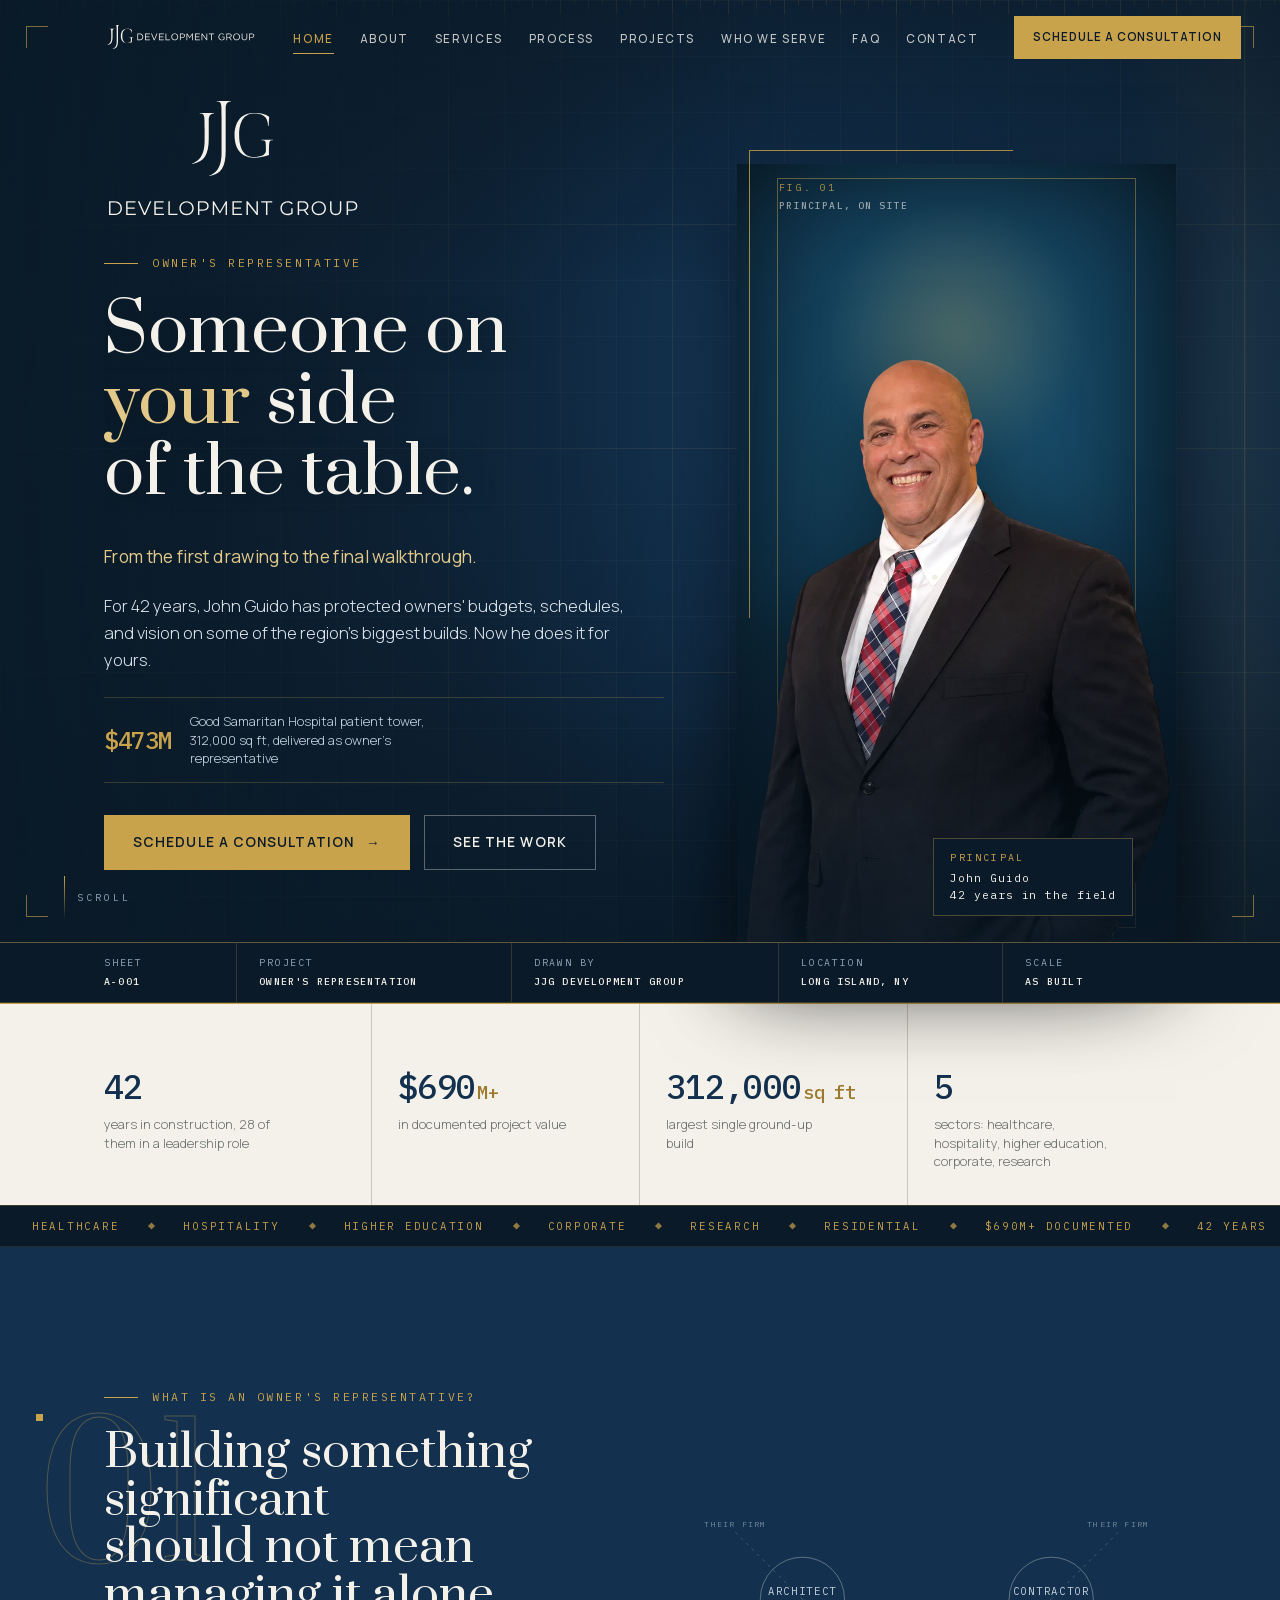
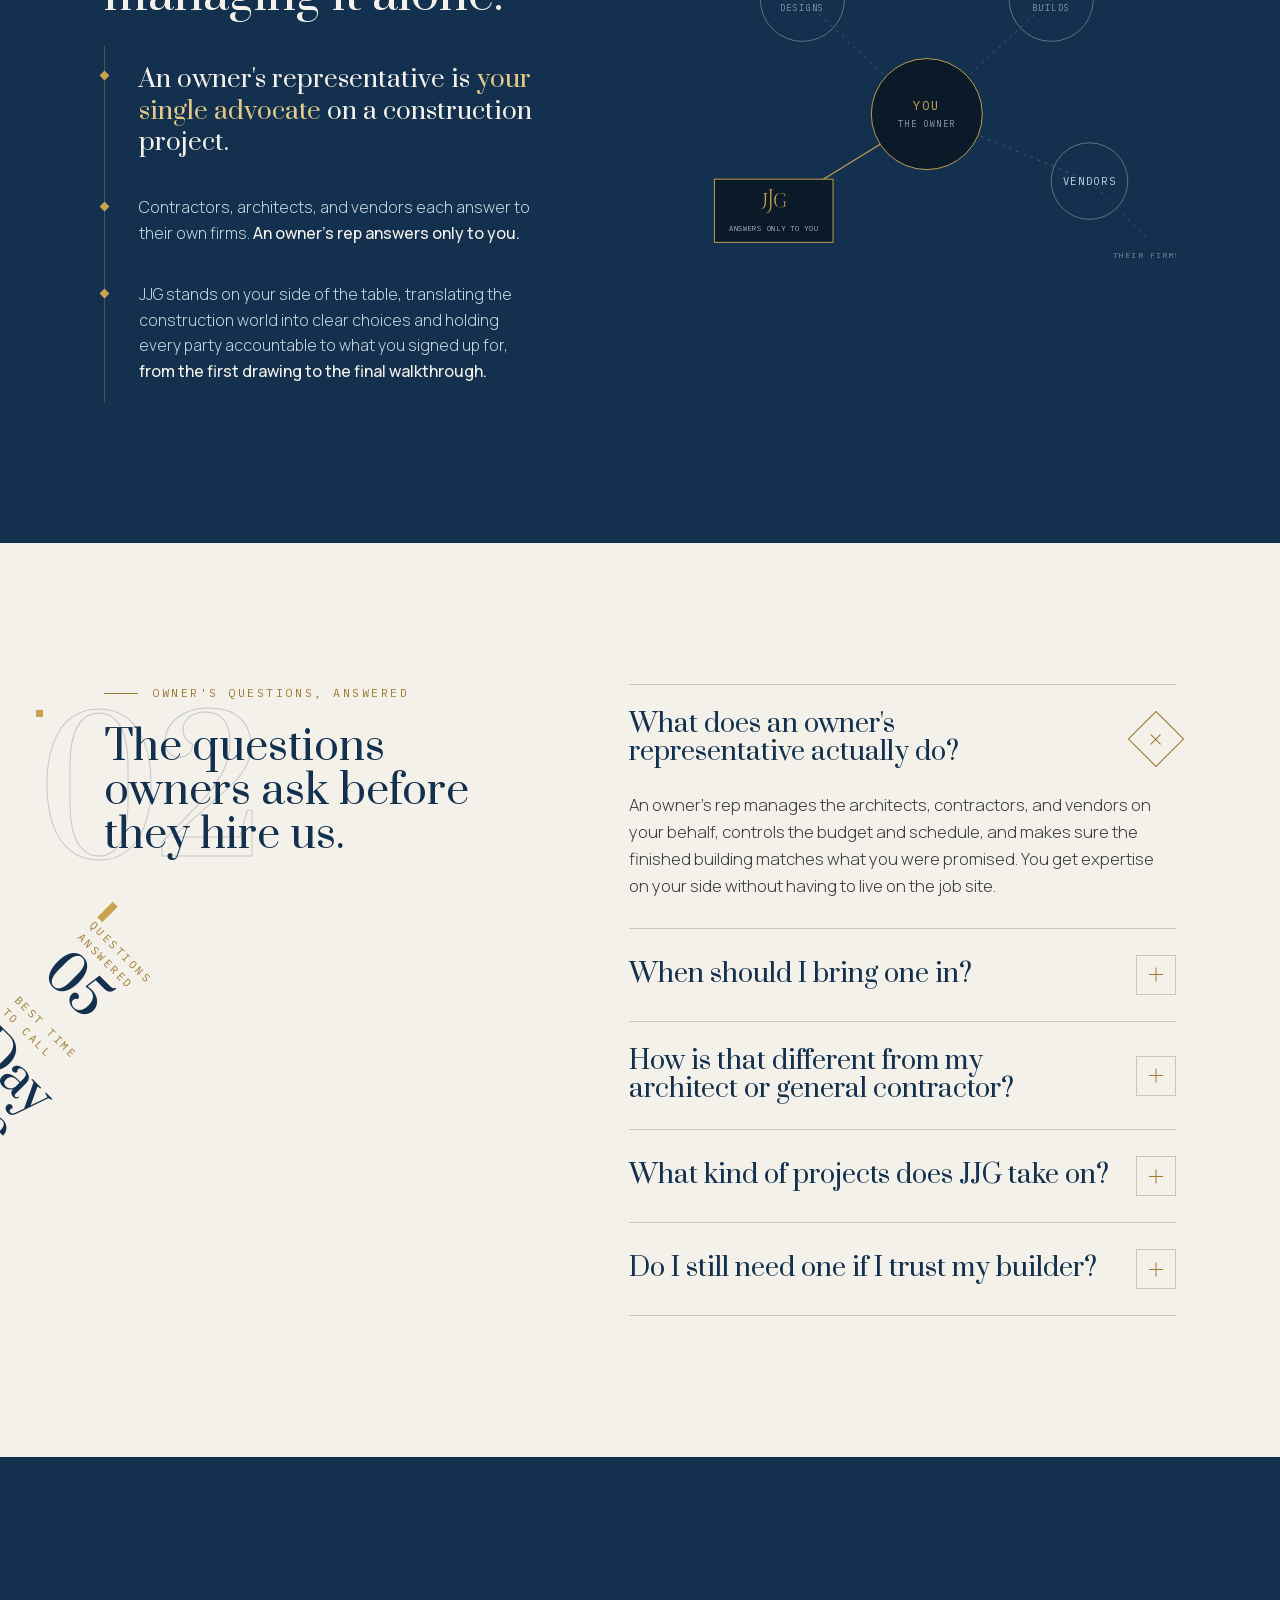
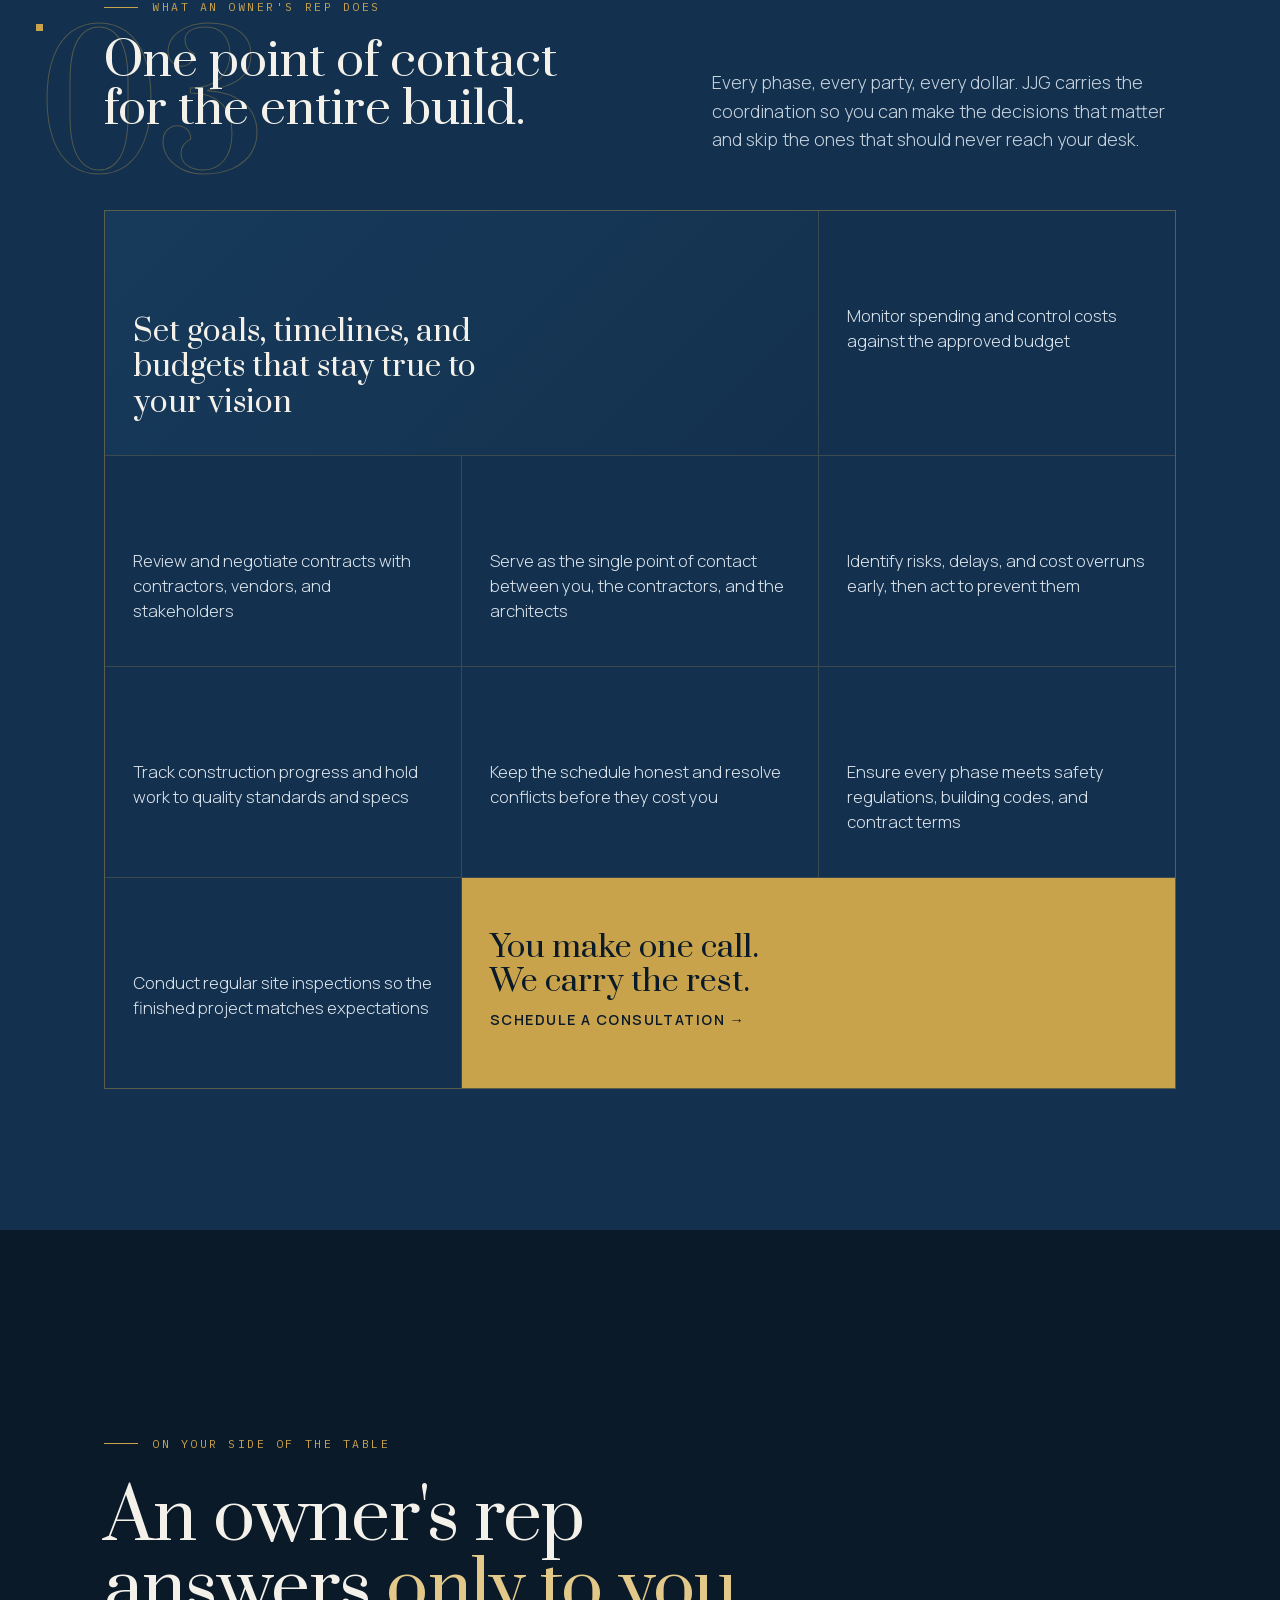
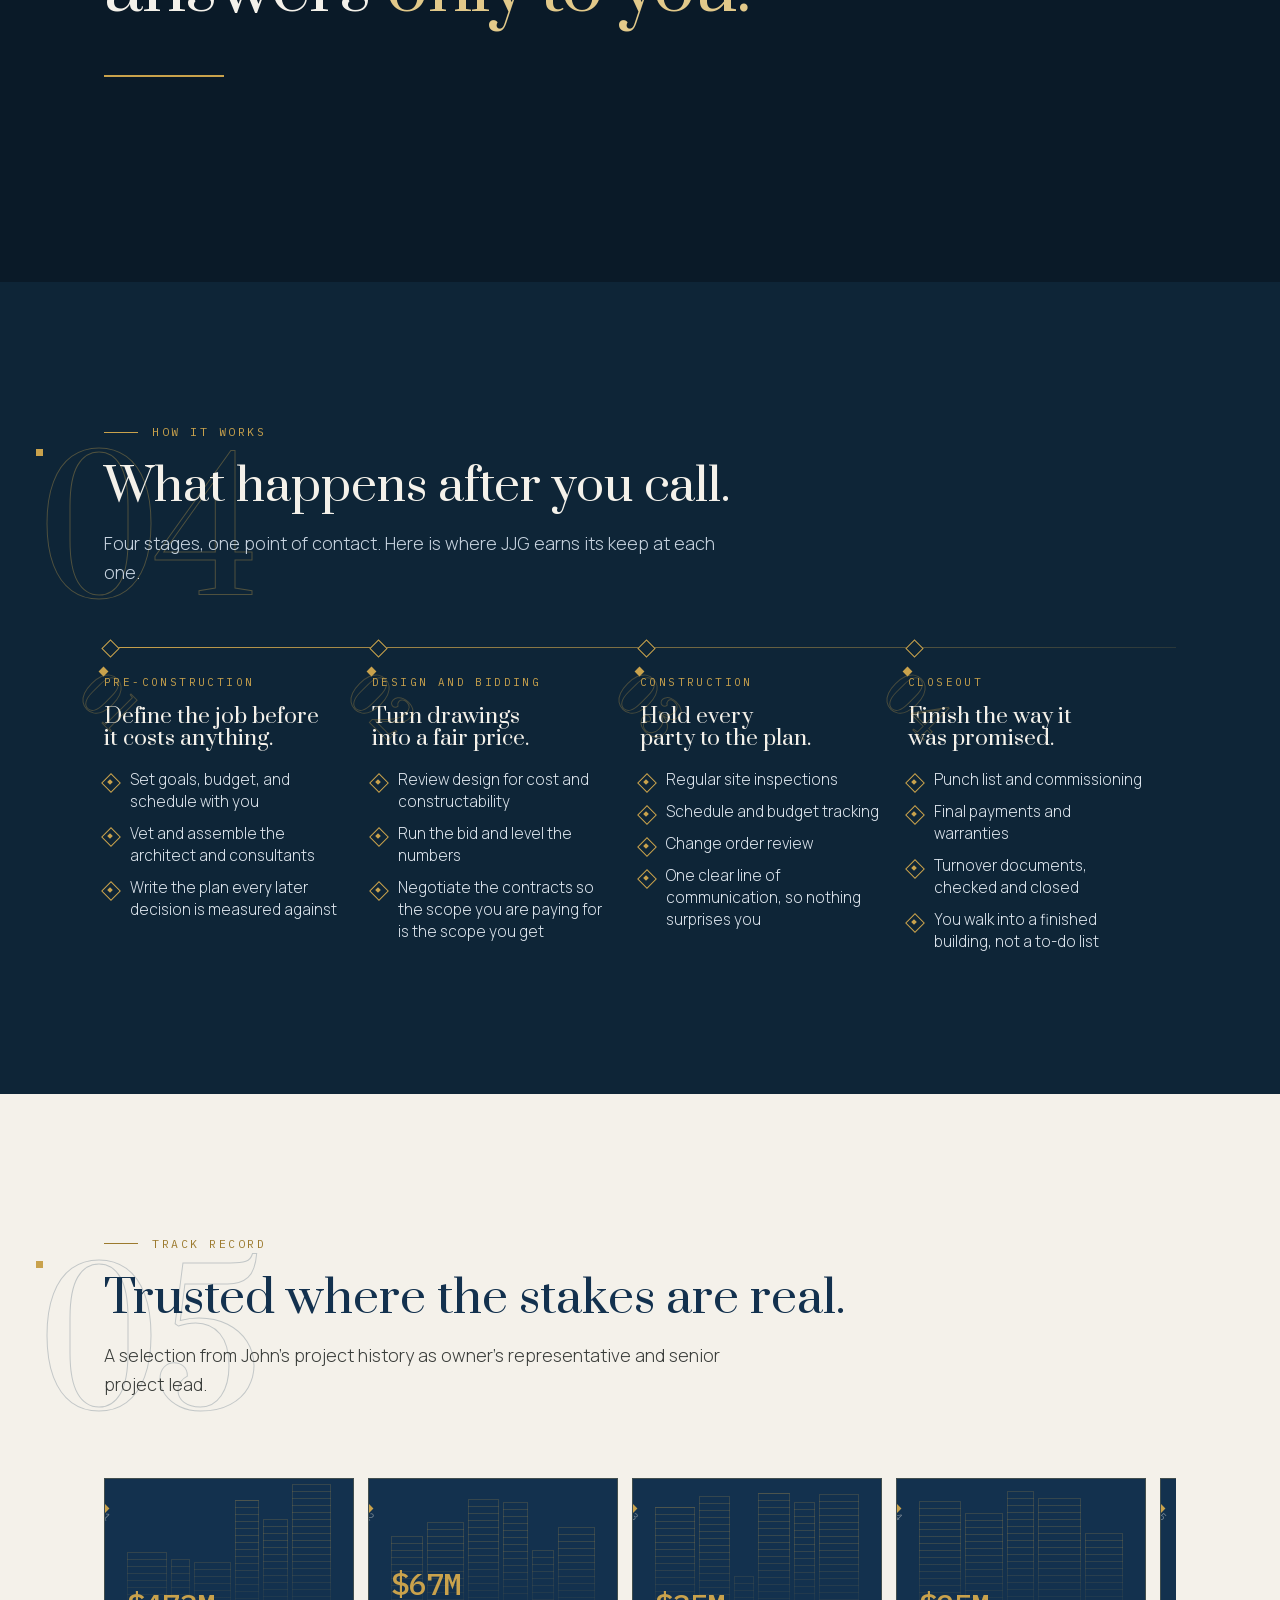
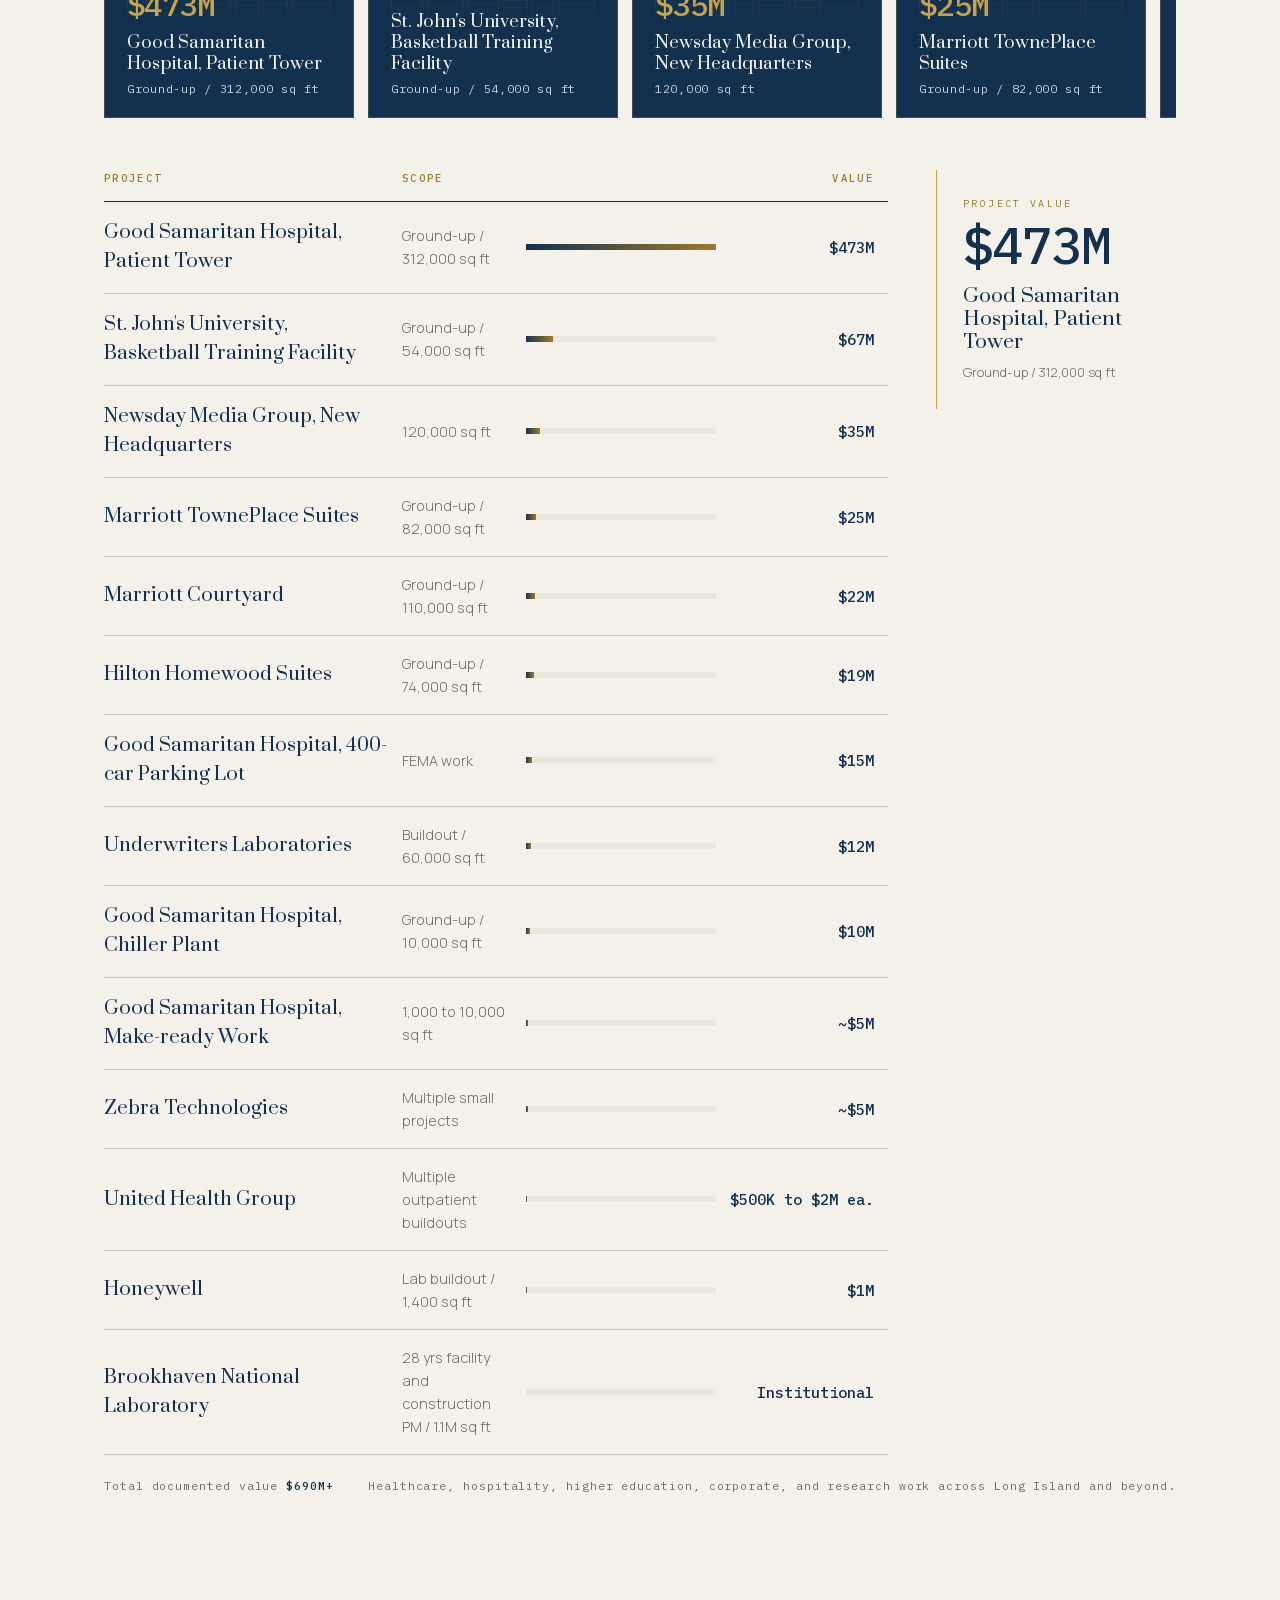
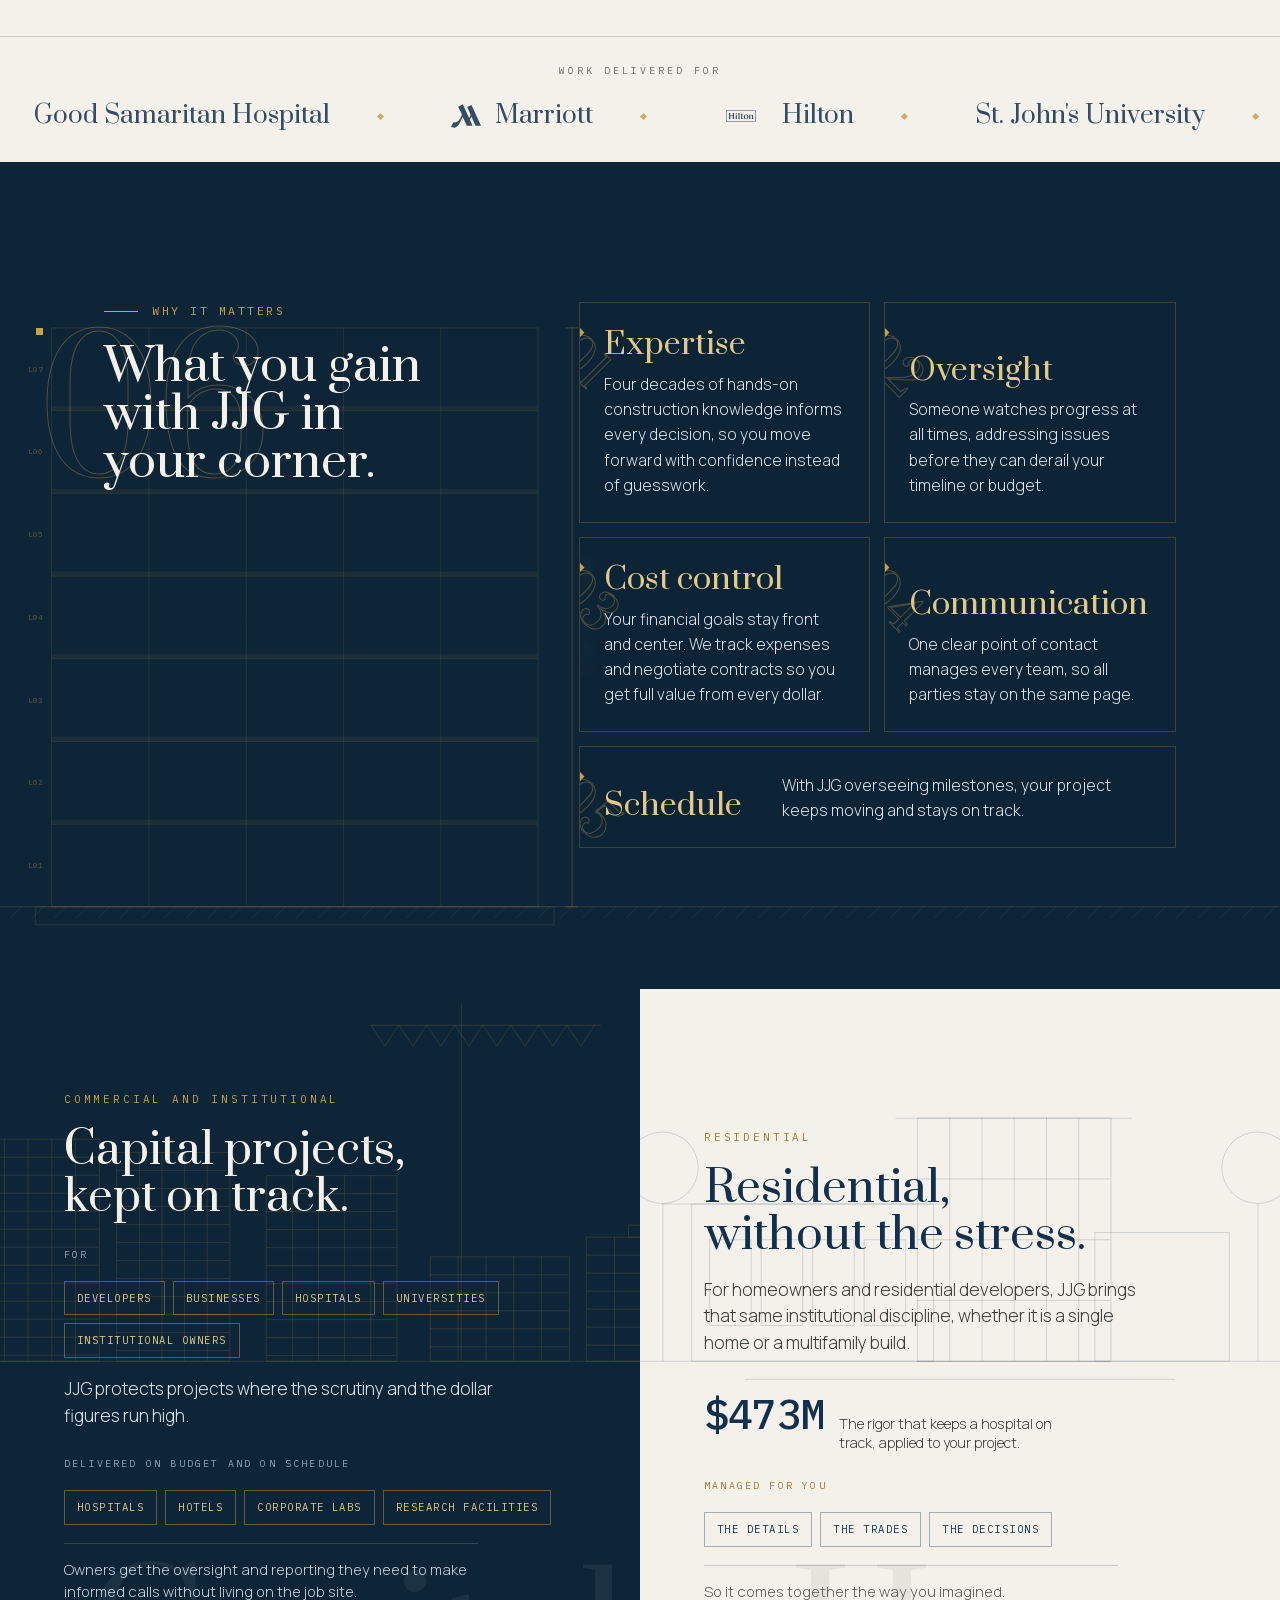
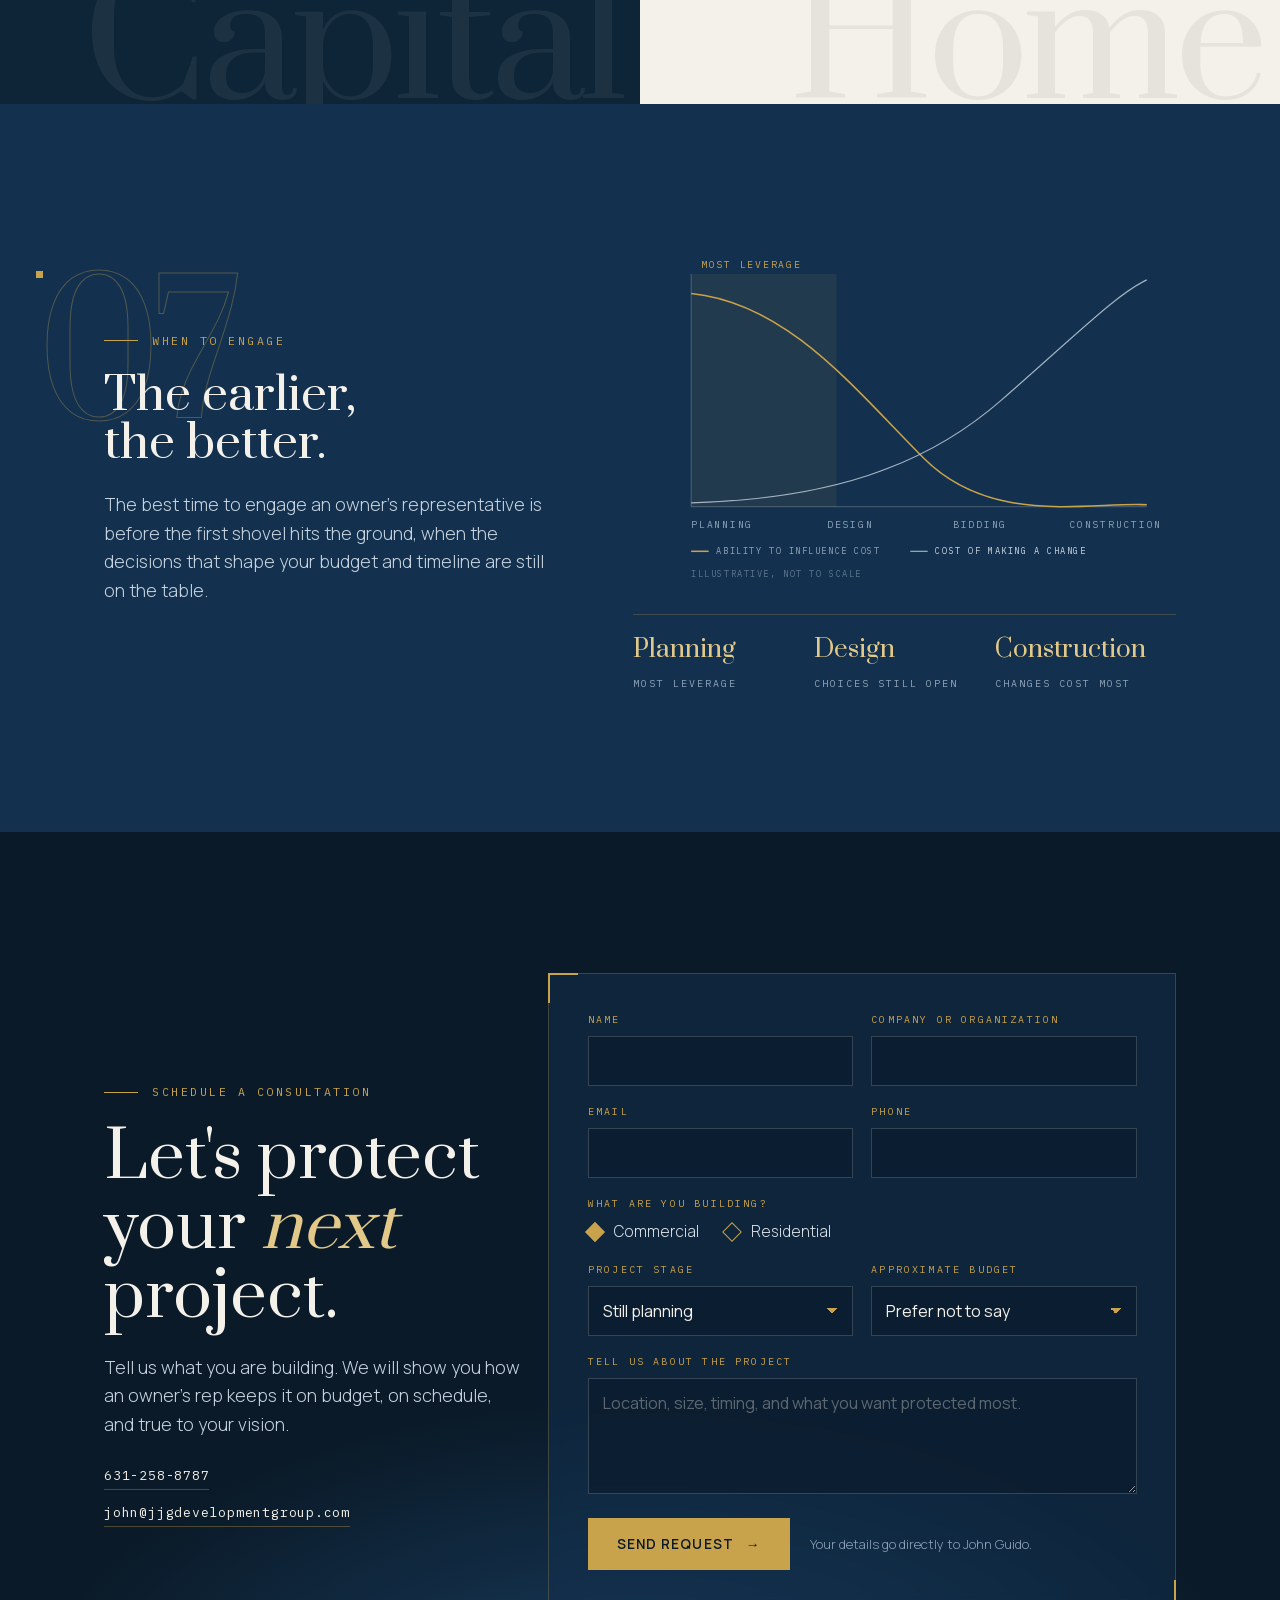
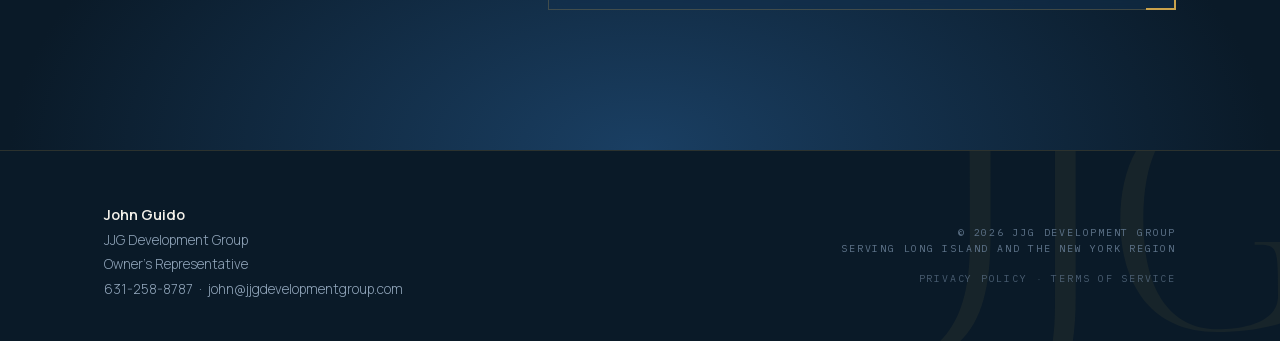
==== commit 666f777b: "Rename John's photo so nobody is served the old one from cache John was seeing the new page with the" ====
--- a/index.html
+++ b/index.html
@@ -675,7 +675,7 @@
 </div>
 <figure class="hero-fig rv a5" style="margin:0">
 <span class="panel"></span><span class="hl"></span><span class="rim"></span><span class="coord">Fig. 01<b>Principal, on site</b></span><span class="arc"></span><span class="arc two"></span><span class="arc three"></span><span class="arc fill"></span>
-<img src="headshot.webp" alt="John Guido, founder of JJG Development Group" width="760" height="1085">
+<img src="john-guido-2026.webp" alt="John Guido, founder of JJG Development Group" width="760" height="1085">
 <figcaption class="tag"><span>Principal</span>John Guido<br>42 years in the field</figcaption>
 </figure>
 </div>
